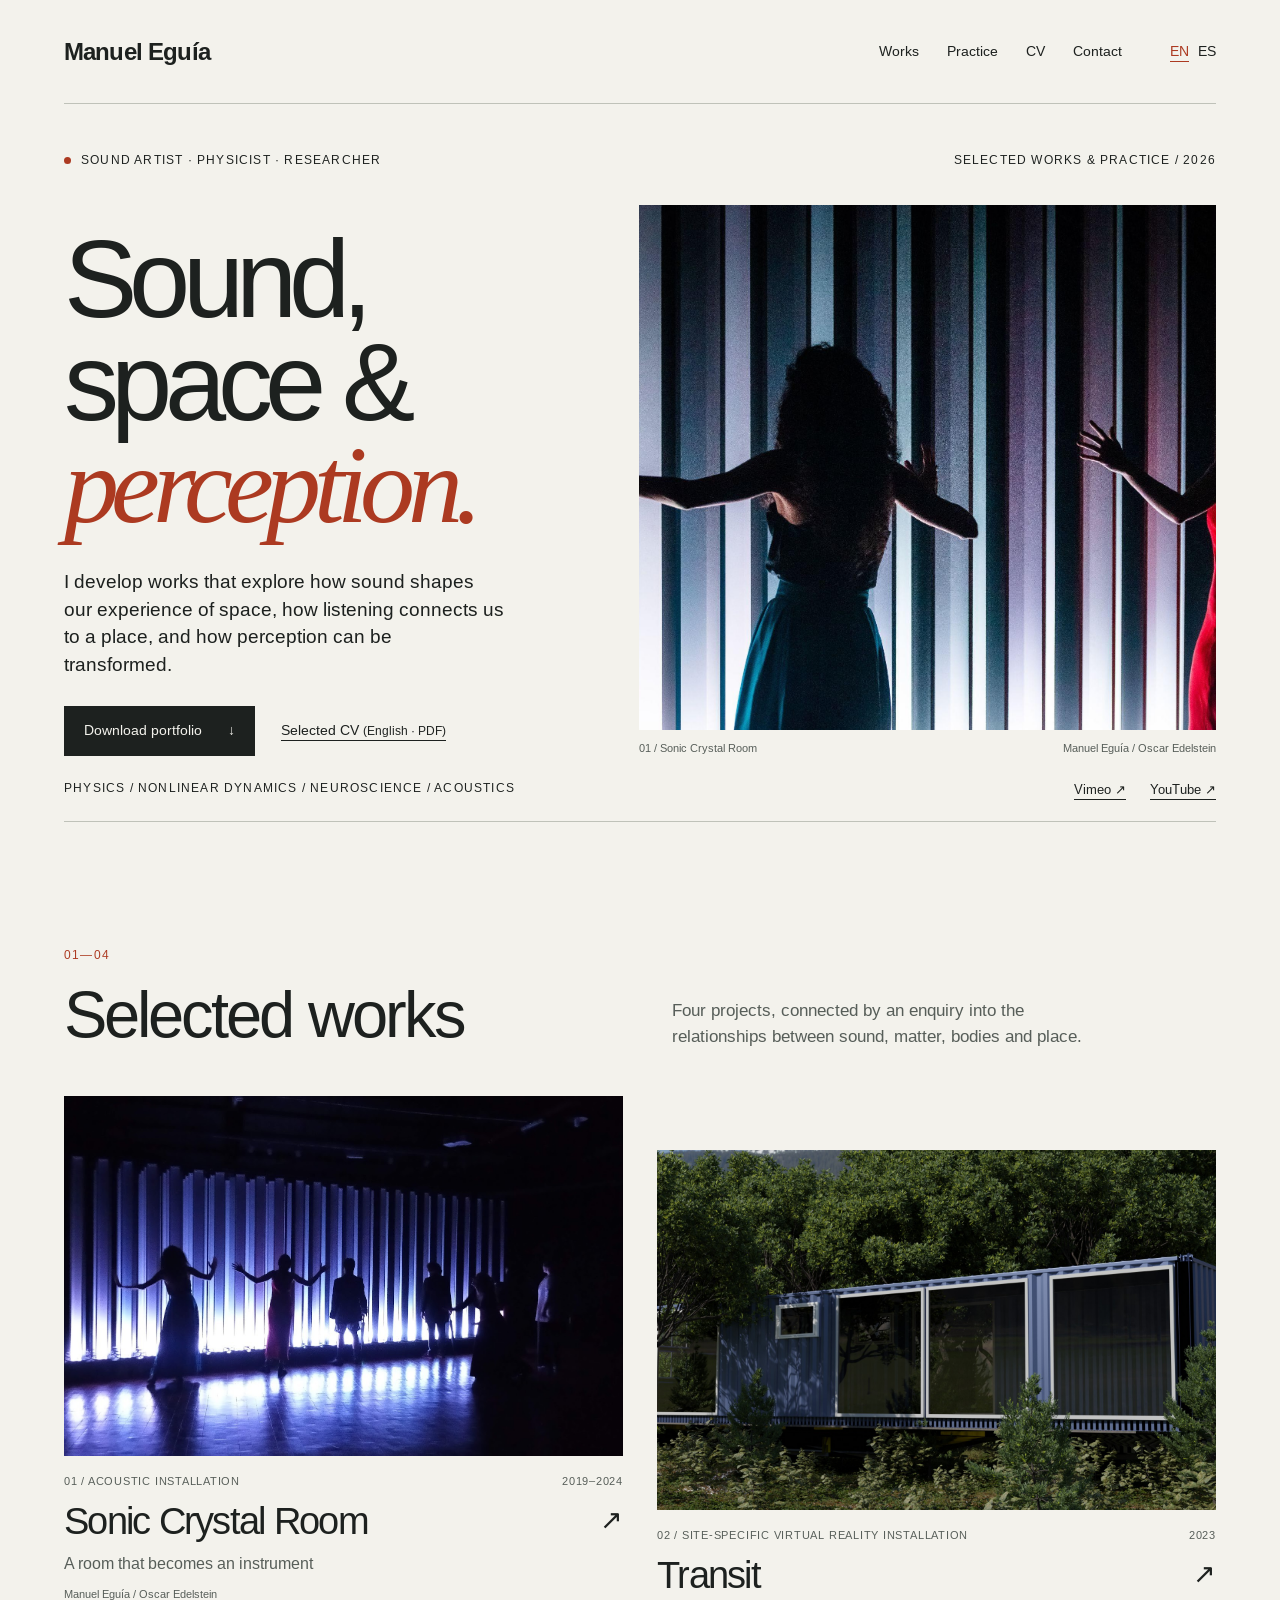
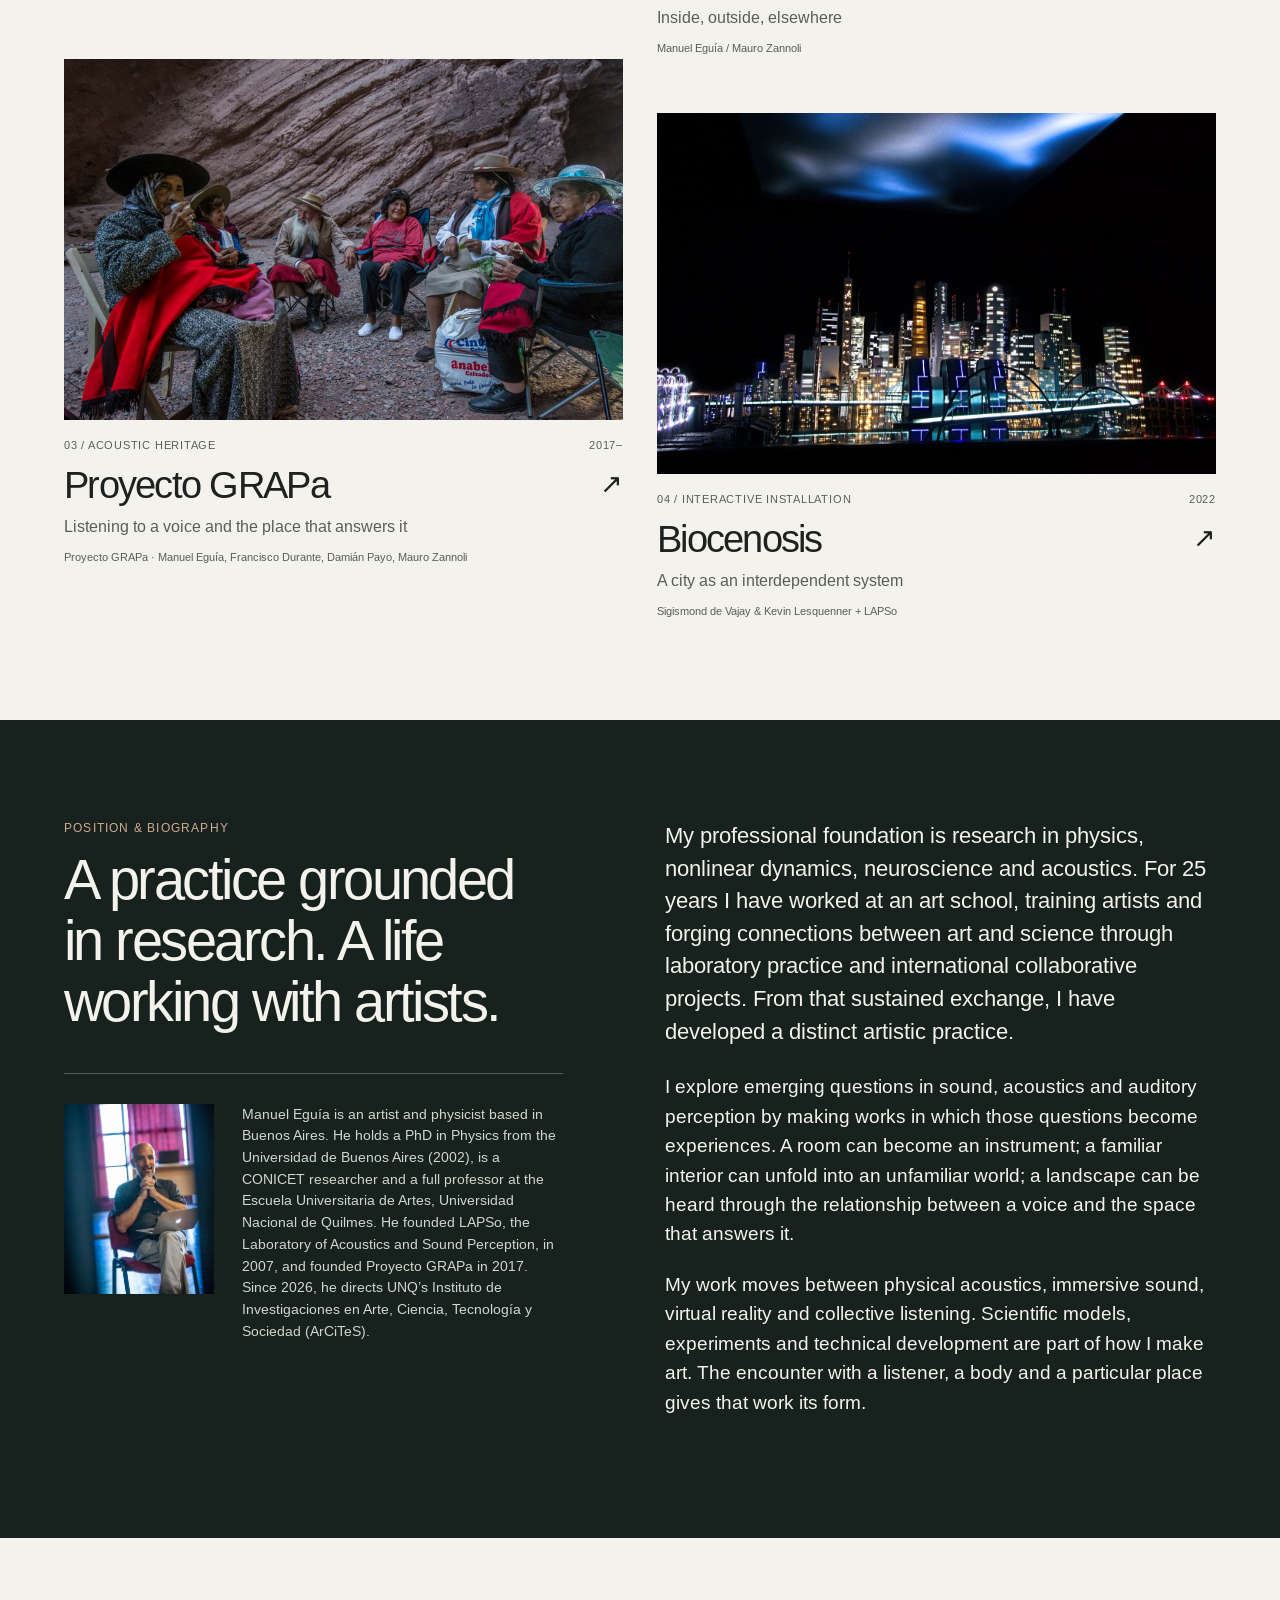
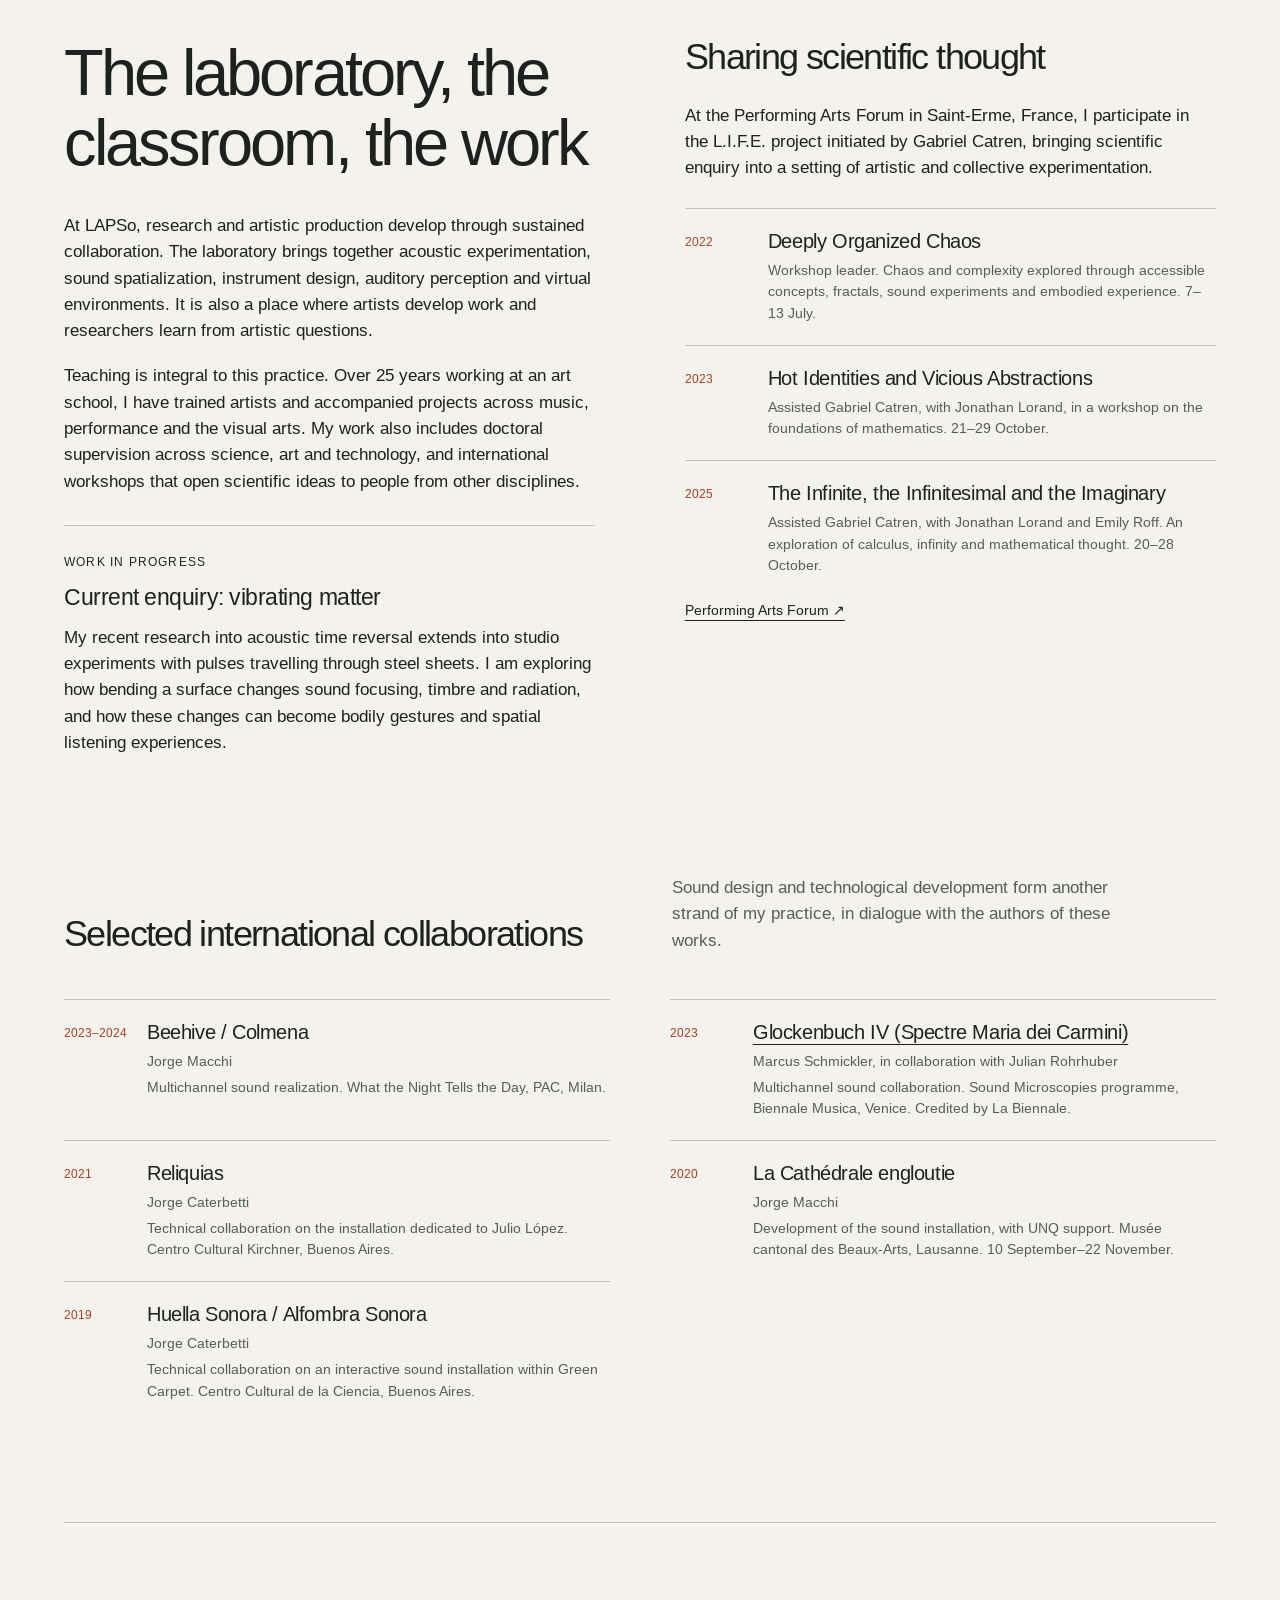
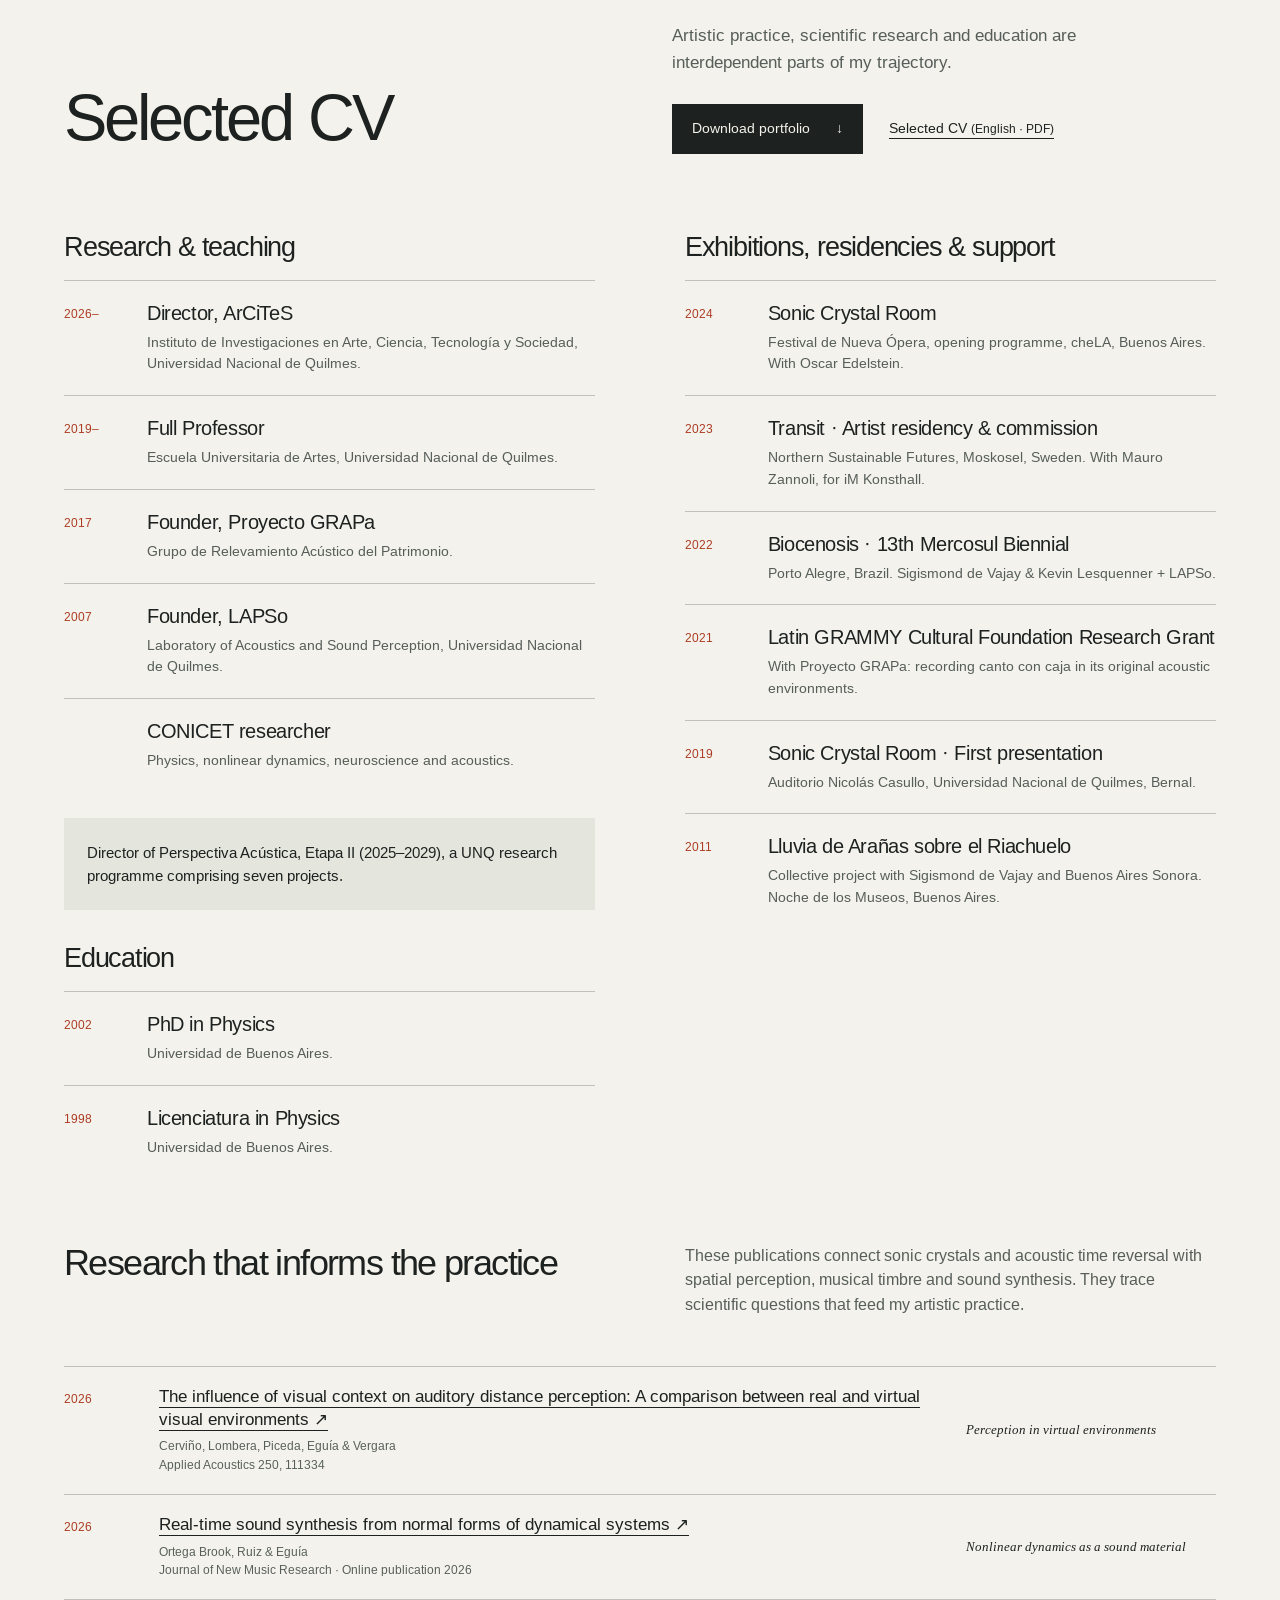
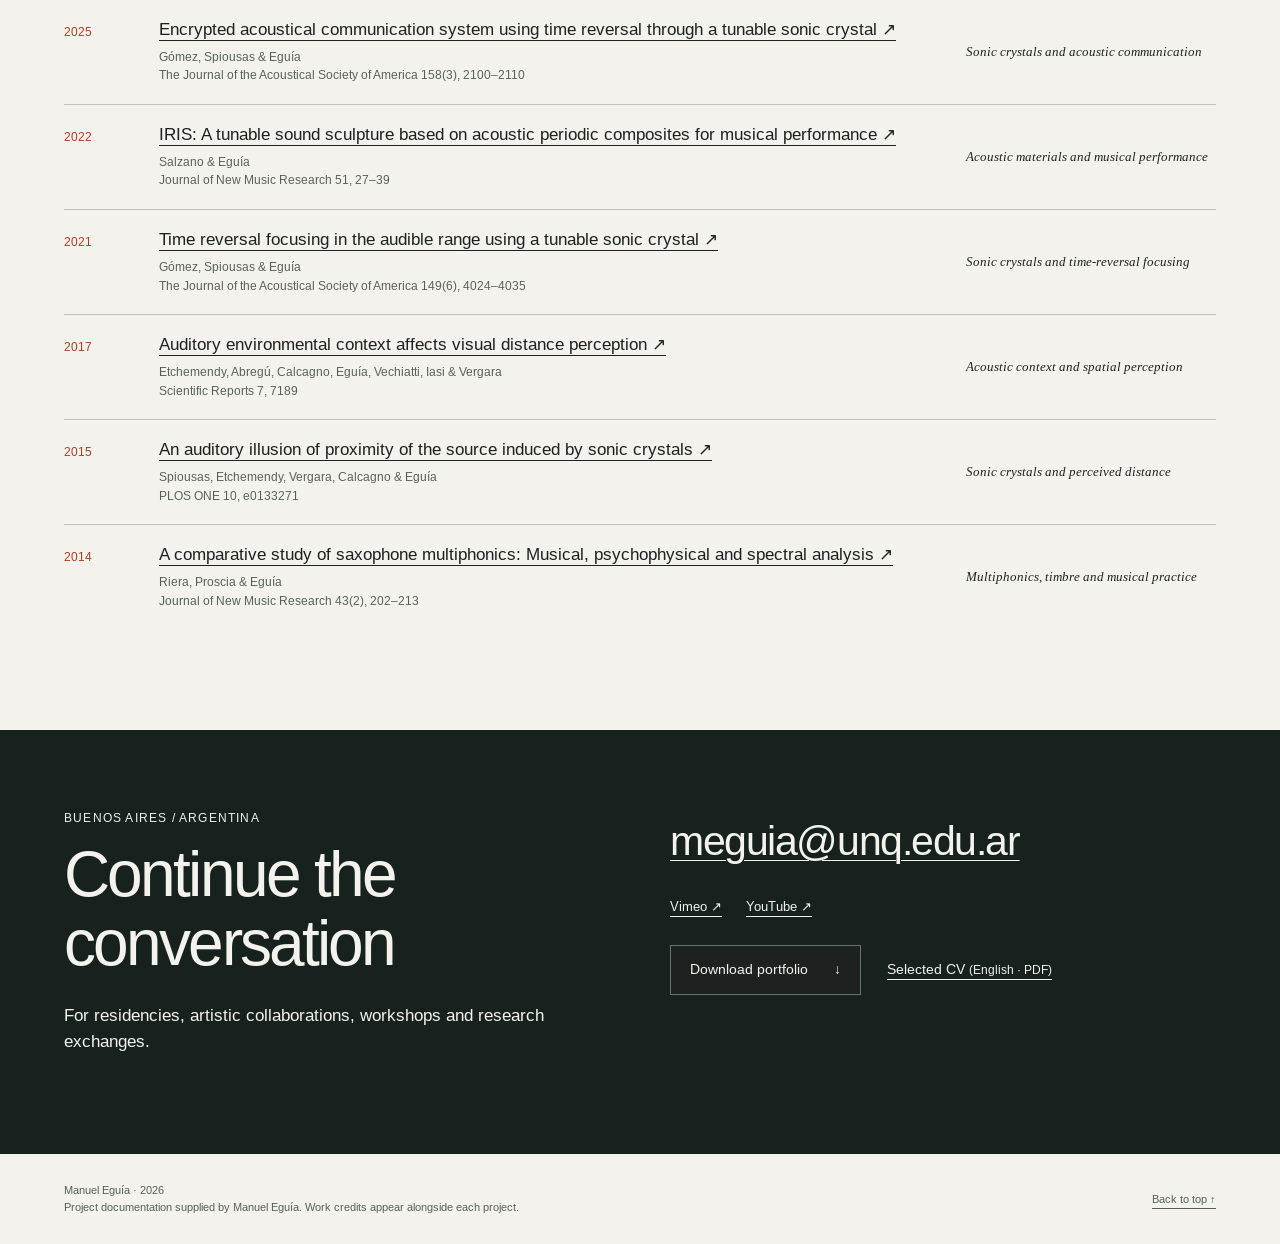
==== docs/index.html @ c16b5c14 "Revise selected papers across portfolio, CV and bilingual site" ====
<!doctype html><html lang="en"><head><meta charset="utf-8"><meta name="viewport" content="width=device-width,initial-scale=1"><title>Manuel Eguía — Sound, space &amp; perception</title><meta name="description" content="I develop works that explore how sound shapes our experience of space, how listening connects us to a place, and how perception can be transformed."><meta name="theme-color" content="#f3f2ec"><link rel="canonical" href="https://meguia.github.io/dossier/"><link rel="alternate" hreflang="en" href="https://meguia.github.io/dossier/"><link rel="alternate" hreflang="es" href="https://meguia.github.io/dossier/es/"><meta property="og:type" content="website"><meta property="og:title" content="Manuel Eguía — Sound, space &amp; perception"><meta property="og:description" content="I develop works that explore how sound shapes our experience of space, how listening connects us to a place, and how perception can be transformed."><meta property="og:url" content="https://meguia.github.io/dossier/"><meta property="og:image" content="https://meguia.github.io/dossier/assets/images/sonic-performance.jpg"><meta name="twitter:card" content="summary_large_image"><link rel="stylesheet" href="assets/site.css"><script type="application/ld+json">{"@context": "https://schema.org", "@type": "Person", "name": "Manuel Camilo Eguía", "alternateName": "Manuel Eguía", "url": "https://meguia.github.io/dossier/", "jobTitle": "Sound artist · Physicist · Researcher", "sameAs": ["https://vimeo.com/meguia", "https://www.youtube.com/@manueleguia2915"]}</script></head><body><a class="skip" href="#main">Skip to content</a><div class="wrap"><header class="site-header" id="top"><a class="brand" href="">Manuel Eguía</a><nav class="nav" aria-label="Main"><a href="#works">Works</a><a href="#practice">Practice</a><a href="#cv">CV</a><a href="#contact">Contact</a><span class="lang" aria-label="Language"><a href="" lang="en" hreflang="en" aria-current="page">EN</a><a href="es/" lang="es" hreflang="es" >ES</a></span></nav></header></div><main id="main"><div class="wrap"><section class="hero"><div class="hero-top eyebrow"><span class="dot">Sound artist · Physicist · Researcher</span><span>Selected works &amp; practice / 2026</span></div><div class="hero-grid"><div><h1>Sound,<br>space &amp;<br><em>perception.</em></h1><p class="hero-text">I develop works that explore how sound shapes our experience of space, how listening connects us to a place, and how perception can be transformed.</p><div class="actions"><a class="button" href="downloads/Manuel-Eguia-Portfolio.pdf">Download portfolio <span aria-hidden="true">↓</span></a><a class="text-link" href="downloads/Manuel-Eguia-CV.pdf">Selected CV <small>(English · PDF)</small></a></div></div><figure><img src="assets/images/sonic-performer.jpg" alt="Performers silhouetted in front of a wall of illuminated columns in Sonic Crystal Room." class="hero-image" loading="eager" decoding="async"><figcaption class="caption"><span>01 / Sonic Crystal Room</span><span>Manuel Eguía / Oscar Edelstein</span></figcaption></figure></div><div class="hero-bottom"><span class="eyebrow">Physics / Nonlinear dynamics / Neuroscience / Acoustics</span><div class="channels"><a href="https://vimeo.com/meguia">Vimeo ↗</a><a href="https://www.youtube.com/@manueleguia2915">YouTube ↗</a></div></div></section><section class="section" id="works"><div class="section-heading"><div><p class="eyebrow">01—04</p><h2>Selected works</h2></div><p>Four projects, connected by an enquiry into the relationships between sound, matter, bodies and place.</p></div><div class="works-grid"><a class="work-card" href="works/sonic-crystal-room/"><img src="assets/images/sonic-performance.jpg" alt="Performers silhouetted in front of a wall of illuminated columns in Sonic Crystal Room." class="" loading="lazy" decoding="async"><div class="card-meta"><span>01 / Acoustic installation</span><span>2019–2024</span></div><div class="card-title"><h3>Sonic Crystal Room</h3><span class="arrow" aria-hidden="true">↗</span></div><div class="card-subtitle">A room that becomes an instrument</div><div class="card-credit">Manuel Eguía / Oscar Edelstein</div></a><a class="work-card" href="works/transit/"><img src="assets/images/transit-container.jpg" alt="The shipping-container gallery of Transit situated in a green forest landscape." class="" loading="lazy" decoding="async"><div class="card-meta"><span>02 / Site-specific virtual reality installation</span><span>2023</span></div><div class="card-title"><h3>Transit</h3><span class="arrow" aria-hidden="true">↗</span></div><div class="card-subtitle">Inside, outside, elsewhere</div><div class="card-credit">Manuel Eguía / Mauro Zannoli</div></a><a class="work-card" href="works/grapa/"><img src="assets/images/grapa-circle.jpg" alt="Copla singers seated in a circle with their cajas beneath the rock walls of the natural amphitheatre." class="" loading="lazy" decoding="async"><div class="card-meta"><span>03 / Acoustic heritage</span><span>2017–</span></div><div class="card-title"><h3>Proyecto GRAPa</h3><span class="arrow" aria-hidden="true">↗</span></div><div class="card-subtitle">Listening to a voice and the place that answers it</div><div class="card-credit">Proyecto GRAPa · Manuel Eguía, Francisco Durante, Damián Payo, Mauro Zannoli</div></a><a class="work-card" href="works/biocenosis/"><img src="assets/images/biocenosis.jpg" alt="Illuminated buildings in the city model of Biocenosis beneath a blue atmospheric projection." class="" loading="lazy" decoding="async"><div class="card-meta"><span>04 / Interactive installation</span><span>2022</span></div><div class="card-title"><h3>Biocenosis</h3><span class="arrow" aria-hidden="true">↗</span></div><div class="card-subtitle">A city as an interdependent system</div><div class="card-credit">Sigismond de Vajay &amp; Kevin Lesquenner + LAPSo</div></a></div></section></div><section class="statement-section section" id="practice"><div class="wrap statement-grid"><div><p class="eyebrow">Position & biography</p><h2>A practice grounded in research. A life working with artists.</h2><div class="portrait-row"><img src="assets/images/portrait.jpg" alt="Manuel Eguía" class="" loading="lazy" decoding="async"><p>Manuel Eguía is an artist and physicist based in Buenos Aires. He holds a PhD in Physics from the Universidad de Buenos Aires (2002), is a CONICET researcher and a full professor at the Escuela Universitaria de Artes, Universidad Nacional de Quilmes. He founded LAPSo, the Laboratory of Acoustics and Sound Perception, in 2007, and founded Proyecto GRAPa in 2017. Since 2026, he directs UNQ’s Instituto de Investigaciones en Arte, Ciencia, Tecnología y Sociedad (ArCiTeS).</p></div></div><div class="statement-copy"><p>My professional foundation is research in physics, nonlinear dynamics, neuroscience and acoustics. For 25 years I have worked at an art school, training artists and forging connections between art and science through laboratory practice and international collaborative projects. From that sustained exchange, I have developed a distinct artistic practice.</p><p>I explore emerging questions in sound, acoustics and auditory perception by making works in which those questions become experiences. A room can become an instrument; a familiar interior can unfold into an unfamiliar world; a landscape can be heard through the relationship between a voice and the space that answers it.</p><p>My work moves between physical acoustics, immersive sound, virtual reality and collective listening. Scientific models, experiments and technical development are part of how I make art. The encounter with a listener, a body and a particular place gives that work its form.</p></div></div></section><div class="wrap"><section class="section practice-grid"><div><h2>The laboratory, the classroom, the work</h2><p>At LAPSo, research and artistic production develop through sustained collaboration. The laboratory brings together acoustic experimentation, sound spatialization, instrument design, auditory perception and virtual environments. It is also a place where artists develop work and researchers learn from artistic questions.</p><p>Teaching is integral to this practice. Over 25 years working at an art school, I have trained artists and accompanied projects across music, performance and the visual arts. My work also includes doctoral supervision across science, art and technology, and international workshops that open scientific ideas to people from other disciplines.</p><div class="current"><p class="eyebrow">Work in progress</p><h4>Current enquiry: vibrating matter</h4><p>My recent research into acoustic time reversal extends into studio experiments with pulses travelling through steel sheets. I am exploring how bending a surface changes sound focusing, timbre and radiation, and how these changes can become bodily gestures and spatial listening experiences.</p></div></div><div><h3>Sharing scientific thought</h3><p>At the Performing Arts Forum in Saint-Erme, France, I participate in the L.I.F.E. project initiated by Gabriel Catren, bringing scientific enquiry into a setting of artistic and collective experimentation.</p><ul class="list"><li><span class="year">2022</span><div><h4>Deeply Organized Chaos</h4><p>Workshop leader. Chaos and complexity explored through accessible concepts, fractals, sound experiments and embodied experience. 7–13 July.</p></div></li><li><span class="year">2023</span><div><h4>Hot Identities and Vicious Abstractions</h4><p>Assisted Gabriel Catren, with Jonathan Lorand, in a workshop on the foundations of mathematics. 21–29 October.</p></div></li><li><span class="year">2025</span><div><h4>The Infinite, the Infinitesimal and the Imaginary</h4><p>Assisted Gabriel Catren, with Jonathan Lorand and Emily Roff. An exploration of calculus, infinity and mathematical thought. 20–28 October.</p></div></li></ul><a class="text-link" href="https://www.pa-f.net/book/export/html/47">Performing Arts Forum ↗</a></div></section><section class="section collab-section"><div class="section-heading"><h3>Selected international collaborations</h3><p>Sound design and technological development form another strand of my practice, in dialogue with the authors of these works.</p></div><ul class="list collab-list"><li><span class="year">2023–2024</span><div><h4>Beehive / Colmena</h4><p>Jorge Macchi</p><p>Multichannel sound realization. What the Night Tells the Day, PAC, Milan.</p></div></li><li><span class="year">2023</span><div><h4><a href="https://www.labiennale.org/en/music/2023/music-performances/marcus-schmickler-glockenbuch-iv-spectre-maria-dei-carmini">Glockenbuch IV (Spectre Maria dei Carmini)</a></h4><p>Marcus Schmickler, in collaboration with Julian Rohrhuber</p><p>Multichannel sound collaboration. Sound Microscopies programme, Biennale Musica, Venice. Credited by La Biennale.</p></div></li><li><span class="year">2021</span><div><h4>Reliquias</h4><p>Jorge Caterbetti</p><p>Technical collaboration on the installation dedicated to Julio López. Centro Cultural Kirchner, Buenos Aires.</p></div></li><li><span class="year">2020</span><div><h4>La Cathédrale engloutie</h4><p>Jorge Macchi</p><p>Development of the sound installation, with UNQ support. Musée cantonal des Beaux-Arts, Lausanne. 10 September–22 November.</p></div></li><li><span class="year">2019</span><div><h4>Huella Sonora / Alfombra Sonora</h4><p>Jorge Caterbetti</p><p>Technical collaboration on an interactive sound installation within Green Carpet. Centro Cultural de la Ciencia, Buenos Aires.</p></div></li></ul></section><section class="section cv-section" id="cv"><div class="section-heading"><h2>Selected CV</h2><div><p>Artistic practice, scientific research and education are interdependent parts of my trajectory.</p><div class="actions"><a class="button" href="downloads/Manuel-Eguia-Portfolio.pdf">Download portfolio <span aria-hidden="true">↓</span></a><a class="text-link" href="downloads/Manuel-Eguia-CV.pdf">Selected CV <small>(English · PDF)</small></a></div></div></div><div class="cv-columns"><div><h3>Research &amp; teaching</h3><ul class="list"><li><span class="year">2026–</span><div><h4>Director, ArCiTeS</h4><p>Instituto de Investigaciones en Arte, Ciencia, Tecnología y Sociedad, Universidad Nacional de Quilmes.</p></div></li><li><span class="year">2019–</span><div><h4>Full Professor</h4><p>Escuela Universitaria de Artes, Universidad Nacional de Quilmes.</p></div></li><li><span class="year">2017</span><div><h4>Founder, Proyecto GRAPa</h4><p>Grupo de Relevamiento Acústico del Patrimonio.</p></div></li><li><span class="year">2007</span><div><h4>Founder, LAPSo</h4><p>Laboratory of Acoustics and Sound Perception, Universidad Nacional de Quilmes.</p></div></li><li><span class="year"></span><div><h4>CONICET researcher</h4><p>Physics, nonlinear dynamics, neuroscience and acoustics.</p></div></li></ul><p class="programme">Director of Perspectiva Acústica, Etapa II (2025–2029), a UNQ research programme comprising seven projects.</p><h3>Education</h3><ul class="list"><li><span class="year">2002</span><div><h4>PhD in Physics</h4><p>Universidad de Buenos Aires.</p></div></li><li><span class="year">1998</span><div><h4>Licenciatura in Physics</h4><p>Universidad de Buenos Aires.</p></div></li></ul></div><div><h3>Exhibitions, residencies &amp; support</h3><ul class="list"><li><span class="year">2024</span><div><h4>Sonic Crystal Room</h4><p>Festival de Nueva Ópera, opening programme, cheLA, Buenos Aires. With Oscar Edelstein.</p></div></li><li><span class="year">2023</span><div><h4>Transit · Artist residency &amp; commission</h4><p>Northern Sustainable Futures, Moskosel, Sweden. With Mauro Zannoli, for iM Konsthall.</p></div></li><li><span class="year">2022</span><div><h4>Biocenosis · 13th Mercosul Biennial</h4><p>Porto Alegre, Brazil. Sigismond de Vajay &amp; Kevin Lesquenner + LAPSo.</p></div></li><li><span class="year">2021</span><div><h4>Latin GRAMMY Cultural Foundation Research Grant</h4><p>With Proyecto GRAPa: recording canto con caja in its original acoustic environments.</p></div></li><li><span class="year">2019</span><div><h4>Sonic Crystal Room · First presentation</h4><p>Auditorio Nicolás Casullo, Universidad Nacional de Quilmes, Bernal.</p></div></li><li><span class="year">2011</span><div><h4>Lluvia de Arañas sobre el Riachuelo</h4><p>Collective project with Sigismond de Vajay and Buenos Aires Sonora. Noche de los Museos, Buenos Aires.</p></div></li></ul></div></div><div class="research"><div class="research-head"><h3>Research that informs the practice</h3><p>These publications connect sonic crystals and acoustic time reversal with spatial perception, musical timbre and sound synthesis. They trace scientific questions that feed my artistic practice.</p></div><ol class="publications"><li><span class="year">2026</span><div><div class="publication-title"><a href="https://doi.org/10.1016/j.apacoust.2026.111334">The influence of visual context on auditory distance perception: A comparison between real and virtual visual environments ↗</a></div><div class="publication-meta">Cerviño, Lombera, Piceda, Eguía &amp; Vergara<br>Applied Acoustics 250, 111334</div></div><span class="publication-theme">Perception in virtual environments</span></li><li><span class="year">2026</span><div><div class="publication-title"><a href="https://doi.org/10.1080/09298215.2026.2634043">Real-time sound synthesis from normal forms of dynamical systems ↗</a></div><div class="publication-meta">Ortega Brook, Ruiz &amp; Eguía<br>Journal of New Music Research · Online publication 2026</div></div><span class="publication-theme">Nonlinear dynamics as a sound material</span></li><li><span class="year">2025</span><div><div class="publication-title"><a href="https://doi.org/10.1121/10.0039245">Encrypted acoustical communication system using time reversal through a tunable sonic crystal ↗</a></div><div class="publication-meta">Gómez, Spiousas &amp; Eguía<br>The Journal of the Acoustical Society of America 158(3), 2100–2110</div></div><span class="publication-theme">Sonic crystals and acoustic communication</span></li><li><span class="year">2022</span><div><div class="publication-title"><a href="https://doi.org/10.1080/09298215.2022.2049313">IRIS: A tunable sound sculpture based on acoustic periodic composites for musical performance ↗</a></div><div class="publication-meta">Salzano &amp; Eguía<br>Journal of New Music Research 51, 27–39</div></div><span class="publication-theme">Acoustic materials and musical performance</span></li><li><span class="year">2021</span><div><div class="publication-title"><a href="https://doi.org/10.1121/10.0005196">Time reversal focusing in the audible range using a tunable sonic crystal ↗</a></div><div class="publication-meta">Gómez, Spiousas &amp; Eguía<br>The Journal of the Acoustical Society of America 149(6), 4024–4035</div></div><span class="publication-theme">Sonic crystals and time-reversal focusing</span></li><li><span class="year">2017</span><div><div class="publication-title"><a href="https://doi.org/10.1038/s41598-017-06495-3">Auditory environmental context affects visual distance perception ↗</a></div><div class="publication-meta">Etchemendy, Abregú, Calcagno, Eguía, Vechiatti, Iasi &amp; Vergara<br>Scientific Reports 7, 7189</div></div><span class="publication-theme">Acoustic context and spatial perception</span></li><li><span class="year">2015</span><div><div class="publication-title"><a href="https://doi.org/10.1371/journal.pone.0133271">An auditory illusion of proximity of the source induced by sonic crystals ↗</a></div><div class="publication-meta">Spiousas, Etchemendy, Vergara, Calcagno &amp; Eguía<br>PLOS ONE 10, e0133271</div></div><span class="publication-theme">Sonic crystals and perceived distance</span></li><li><span class="year">2014</span><div><div class="publication-title"><a href="https://doi.org/10.1080/09298215.2013.860993">A comparative study of saxophone multiphonics: Musical, psychophysical and spectral analysis ↗</a></div><div class="publication-meta">Riera, Proscia &amp; Eguía<br>Journal of New Music Research 43(2), 202–213</div></div><span class="publication-theme">Multiphonics, timbre and musical practice</span></li></ol></div></section></div></main><section class="contact-section" id="contact"><div class="contact-grid"><div><p class="eyebrow">Buenos Aires / Argentina</p><h2>Continue the conversation</h2><p>For residencies, artistic collaborations, workshops and research exchanges.</p></div><div><a class="email" href="mailto:meguia@unq.edu.ar">meguia@unq.edu.ar</a><div class="channels"><a href="https://vimeo.com/meguia">Vimeo ↗</a><a href="https://www.youtube.com/@manueleguia2915">YouTube ↗</a></div><div class="actions"><a class="button" href="downloads/Manuel-Eguia-Portfolio.pdf">Download portfolio <span aria-hidden="true">↓</span></a><a class="text-link" href="downloads/Manuel-Eguia-CV.pdf">Selected CV <small>(English · PDF)</small></a></div></div></div></section><footer class="wrap footer"><p>Manuel Eguía · 2026<br>Project documentation supplied by Manuel Eguía. Work credits appear alongside each project.</p><a href="#top">Back to top ↑</a></footer></body></html>
---- docs/assets/site.css ----
@font-face{font-family:PortfolioSans;src:url('fonts/LiberationSans-Regular.ttf') format('truetype');font-weight:400;font-display:swap}
@font-face{font-family:PortfolioSans;src:url('fonts/LiberationSans-Bold.ttf') format('truetype');font-weight:700;font-display:swap}
@font-face{font-family:PortfolioSerif;src:url('fonts/LiberationSerif-Italic.ttf') format('truetype');font-style:italic;font-display:swap}
:root{--paper:#f3f2ec;--ink:#1d211f;--muted:#575e59;--line:#bfc2b9;--accent:#ac3a21;--dark:#17221f;--space:clamp(24px,5vw,88px)}
*{box-sizing:border-box}html{scroll-behavior:smooth;scroll-padding-top:28px}body{margin:0;background:var(--paper);color:var(--ink);font-family:PortfolioSans,Arial,sans-serif;font-size:17px;line-height:1.55}a{color:inherit;text-decoration-thickness:1px;text-underline-offset:5px}a:hover{color:var(--accent)}a:focus-visible,summary:focus-visible{outline:3px solid var(--accent);outline-offset:6px}img{display:block;width:100%;height:auto}figure{margin:0}p{margin:0 0 1.1em}h1,h2,h3,h4{font-weight:400;line-height:1.08;margin:0;letter-spacing:-.045em}h1{font-size:clamp(64px,8.6vw,150px)}h2{font-size:clamp(38px,5.1vw,78px)}h3{font-size:clamp(26px,2.8vw,43px)}h4{font-size:23px;line-height:1.2;letter-spacing:-.02em}em{font-family:PortfolioSerif,Georgia,serif}.wrap{max-width:1660px;margin:auto;padding:0 var(--space)}.skip{position:absolute;top:-100px;left:20px;background:var(--ink);color:white;padding:12px;z-index:20}.skip:focus{top:10px}.site-header{min-height:104px;display:flex;align-items:center;justify-content:space-between;border-bottom:1px solid var(--line);gap:25px}.brand{font-size:24px;font-weight:700;letter-spacing:-.035em;text-decoration:none;white-space:nowrap}.nav{display:flex;align-items:center;gap:28px;font-size:14px}.nav a{text-decoration:none}.lang{display:flex;gap:9px;align-items:center;margin-left:20px}.lang [aria-current]{color:var(--accent);text-decoration:underline}.eyebrow{font-size:12px;line-height:1.4;text-transform:uppercase;letter-spacing:.1em}.dot::before{content:'';display:inline-block;width:7px;height:7px;border-radius:50%;background:var(--accent);margin-right:10px}.hero{padding:48px 0 25px}.hero-top{display:flex;justify-content:space-between;gap:20px;margin-bottom:36px}.hero-grid{display:grid;grid-template-columns:1fr 1.13fr;gap:5vw;align-items:end}.hero h1{font-size:clamp(68px,8.6vw,142px);line-height:.93;letter-spacing:-.07em;margin-bottom:32px}.hero h1 em{font-weight:400;color:var(--accent)}.hero-text{max-width:440px;font-size:19px;line-height:1.45}.hero-image{height:clamp(400px,41vw,650px);object-fit:cover;object-position:52% 50%}.caption{font-size:11px;line-height:1.5;color:var(--muted);display:flex;justify-content:space-between;gap:18px;padding-top:10px}.actions{display:flex;flex-wrap:wrap;align-items:center;gap:14px 26px;margin-top:28px}.button{display:inline-flex;align-items:center;justify-content:space-between;gap:26px;background:var(--ink);color:var(--paper);padding:13px 19px;font-size:14px;text-decoration:none;border:1px solid var(--ink)}.button:hover{background:var(--accent);border-color:var(--accent);color:white}.text-link{font-size:14px}.channels{display:flex;gap:24px;font-size:13px}.hero-bottom{display:flex;justify-content:space-between;gap:20px;border-bottom:1px solid var(--line);padding:24px 0 21px}.section{padding-top:100px;padding-bottom:100px}.section-heading{display:grid;grid-template-columns:1fr 1fr;gap:5vw;align-items:end;margin-bottom:45px}.section-heading p{max-width:440px;margin:0;color:var(--muted)}.section-heading .eyebrow{margin-bottom:16px;color:var(--accent)}.works-grid{display:grid;grid-template-columns:1fr 1fr;gap:56px 34px}.work-card{text-decoration:none;display:block}.work-card img{aspect-ratio:1.55;object-fit:cover;transition:filter .2s}.work-card:hover img{filter:brightness(1.1)}.card-meta{display:flex;justify-content:space-between;font-size:11px;letter-spacing:.07em;text-transform:uppercase;color:var(--muted);margin:17px 0 10px}.card-title{display:flex;justify-content:space-between;gap:10px}.card-title h3{font-size:clamp(28px,3vw,42px)}.arrow{font-size:27px}.card-subtitle{font-size:16px;margin-top:10px;color:var(--muted)}.card-credit{font-size:11px;margin-top:9px;color:var(--muted)}.statement-section{background:var(--dark);color:var(--paper)}.statement-section .eyebrow{color:#d4ab92}.statement-grid{display:grid;grid-template-columns:.95fr 1.05fr;gap:8vw}.statement-grid h2{font-size:clamp(38px,4.4vw,68px);max-width:590px}.statement-copy{font-size:19px}.statement-copy p:first-child{font-size:22px;line-height:1.48}.portrait-row{display:grid;grid-template-columns:150px 1fr;gap:28px;align-items:start;margin-top:40px;padding-top:30px;border-top:1px solid #53605a}.portrait-row img{aspect-ratio:.79;object-fit:cover}.portrait-row p{font-size:14px;color:#d0d5cd;line-height:1.55}.practice-grid{display:grid;grid-template-columns:1fr 1fr;gap:7vw}.practice-grid h2{margin-bottom:34px}.practice-grid h3{margin-bottom:26px}.current{border-top:1px solid var(--line);margin-top:30px;padding-top:28px}.current h4{margin-bottom:13px}.list{margin:26px 0 0;padding:0;list-style:none}.list>li{border-top:1px solid var(--line);padding:20px 0;display:grid;grid-template-columns:65px 1fr;gap:18px}.year{color:var(--accent);font-size:12px;padding-top:4px}.list h4{font-size:20px;line-height:1.25;margin-bottom:6px}.list p{font-size:14px;color:var(--muted);margin:4px 0 0}.collab-section{padding-top:0}.collab-list{display:grid;grid-template-columns:1fr 1fr;gap:0 60px}.collab-list>li{min-width:0}.cv-section{border-top:1px solid var(--line)}.cv-columns{display:grid;grid-template-columns:1fr 1fr;gap:7vw}.cv-columns h3{font-size:27px;margin-top:34px}.cv-columns .list{margin-top:18px}.programme{font-size:15px;background:#e4e6dd;padding:23px;margin-top:26px}.research{margin-top:65px}.research-head{display:grid;grid-template-columns:1fr 1fr;gap:7vw;margin-bottom:30px}.research-head p{font-size:16px;color:var(--muted)}.publications{list-style:none;margin:0;padding:0}.publications li{padding:19px 0;border-top:1px solid var(--line);display:grid;grid-template-columns:75px 1fr 250px;gap:20px}.publication-title{font-size:17px;line-height:1.35}.publication-meta{font-size:12px;color:var(--muted);margin-top:6px}.publication-theme{font-size:13px;font-family:PortfolioSerif,Georgia,serif;font-style:italic;align-self:center}.contact-section{background:var(--dark);color:var(--paper);padding:80px var(--space)}.contact-grid{display:grid;grid-template-columns:1fr 1fr;gap:60px;max-width:1484px;margin:auto}.contact-section h2{font-size:clamp(43px,5vw,80px);margin-bottom:25px}.contact-section .email{font-size:clamp(23px,3.2vw,45px);letter-spacing:-.035em}.contact-section a:hover{color:#e6ab8f}.contact-section .button{border-color:#67726a}.contact-section .channels{margin-top:24px}.footer{display:flex;justify-content:space-between;gap:20px;align-items:center;padding-top:28px;padding-bottom:28px;font-size:11px;color:var(--muted)}.footer p{margin:0;max-width:650px}.project-intro{padding:45px 0 40px}.project-intro .eyebrow{color:var(--accent);margin-bottom:28px}.project-title{font-size:clamp(59px,8vw,124px);max-width:1150px}.project-subtitle{font-family:PortfolioSerif,Georgia,serif;font-style:italic;font-size:clamp(27px,3.5vw,48px);letter-spacing:-.025em;margin-top:18px}.project-credit{font-size:13px;margin-top:26px}.project-hero{max-height:760px;object-fit:cover;aspect-ratio:1.8}.project-text{display:grid;grid-template-columns:1.25fr .75fr;gap:9vw;margin-top:50px}.project-body{font-size:20px;max-width:760px}.project-body .lead{font-size:29px;line-height:1.3;letter-spacing:-.025em}.project-facts{margin:0}.project-facts dt{font-size:11px;text-transform:uppercase;letter-spacing:.08em;color:var(--accent);margin:22px 0 7px}.project-facts dt:first-child{margin-top:0}.project-facts dd{font-size:14px;margin:0}.project-links{margin-top:22px;display:flex;flex-direction:column;gap:13px;font-size:14px}.project-detail{margin:85px 0}.detail-text{display:grid;grid-template-columns:1fr 1fr;gap:8vw;margin-bottom:35px}.detail-text h2{font-size:clamp(35px,4vw,59px)}.detail-photo{max-height:700px;object-fit:cover}.gallery{display:grid;grid-template-columns:repeat(2,1fr);gap:22px;margin-top:22px}.gallery.three{grid-template-columns:repeat(3,1fr)}.gallery img{height:100%;aspect-ratio:1.4;object-fit:cover}.gallery.three img{aspect-ratio:1.3}.other-works{border-top:1px solid var(--line);padding:42px 0 70px;display:flex;justify-content:space-between;gap:20px}.other-works a{max-width:45%}.other-works small{display:block;font-size:11px;text-transform:uppercase;letter-spacing:.08em;margin-bottom:9px}.other-works strong{font-size:25px;font-weight:400;letter-spacing:-.03em}
@media(min-width:1100px){.works-grid .work-card:nth-child(even){transform:translateY(54px)}.works-grid{padding-bottom:54px}}
@media(max-width:900px){.nav{gap:15px}.lang{margin-left:6px}.hero-grid{grid-template-columns:1fr 1fr;gap:25px}.hero h1{font-size:clamp(65px,10vw,90px)}.hero-text{font-size:17px}.hero-image{height:430px}.section{padding-top:70px;padding-bottom:70px}.statement-grid{gap:35px}.statement-copy p:first-child{font-size:19px}.statement-copy{font-size:17px}.portrait-row{grid-template-columns:110px 1fr;gap:18px}.publications li{grid-template-columns:55px 1fr}.publication-theme{display:none}.project-text{gap:40px}.collab-list{gap:0 30px}}
@media(max-width:650px){body{font-size:16px}.site-header{min-height:110px;flex-wrap:wrap;padding:20px 0;gap:12px}.brand{font-size:23px}.nav{width:100%;justify-content:space-between;gap:11px;font-size:12px}.lang{margin-left:auto}.hero{padding-top:26px}.hero-top{font-size:10px;margin-bottom:28px}.hero-grid{grid-template-columns:1fr;gap:30px}.hero h1{font-size:clamp(66px,15vw,92px);max-width:600px}.hero-text{max-width:460px}.hero-image{height:auto;aspect-ratio:1.15;object-position:center}.hero-bottom{flex-direction:column;gap:12px}.hero-top>span:last-child{max-width:95px;text-align:right}.section{padding-top:60px;padding-bottom:60px}.section-heading,.statement-grid,.practice-grid,.cv-columns,.research-head,.contact-grid,.project-text,.detail-text{grid-template-columns:1fr;gap:28px}.section-heading{margin-bottom:30px}.works-grid{grid-template-columns:1fr;gap:38px}.card-title h3{font-size:34px}.statement-copy p:first-child{font-size:20px}.portrait-row{grid-template-columns:100px 1fr}.portrait-row p{font-size:13px}.collab-list{grid-template-columns:1fr}.collab-section{padding-top:0}.list>li{grid-template-columns:55px 1fr;gap:12px}.contact-section{padding-top:58px;padding-bottom:58px}.contact-grid{gap:35px}.footer{align-items:start;font-size:10px}.footer p{max-width:72%}.project-intro{padding-top:30px}.project-title{font-size:clamp(55px,12vw,80px)}.project-hero{aspect-ratio:1.3}.project-body{font-size:18px}.project-body .lead{font-size:25px}.project-facts{border-top:1px solid var(--line);padding-top:25px}.project-detail{margin:55px 0}.gallery.three{grid-template-columns:1fr}.gallery.three img{aspect-ratio:1.5}.gallery{gap:12px}.other-works strong{font-size:20px}.contact-section h2{font-size:51px}}
@media(prefers-reduced-motion:reduce){html{scroll-behavior:auto}*{transition:none!important}}
@media print{.site-header,.actions,.other-works,.skip,.footer{display:none}.wrap{padding:0}.section{padding:25px 0}.hero-image{height:250px}.statement-section,.contact-section{background:white;color:black}.statement-copy,.portrait-row p{color:black}.work-card,.list>li,.publications li{break-inside:avoid}.project-hero{max-height:350px}a{color:inherit}.contact-section{padding:30px 0}}

html[lang="es"] .hero h1{font-size:clamp(53px,7.4vw,123px)}
@media(max-width:650px){html[lang="es"] .hero h1{font-size:clamp(50px,13.5vw,79px)}}
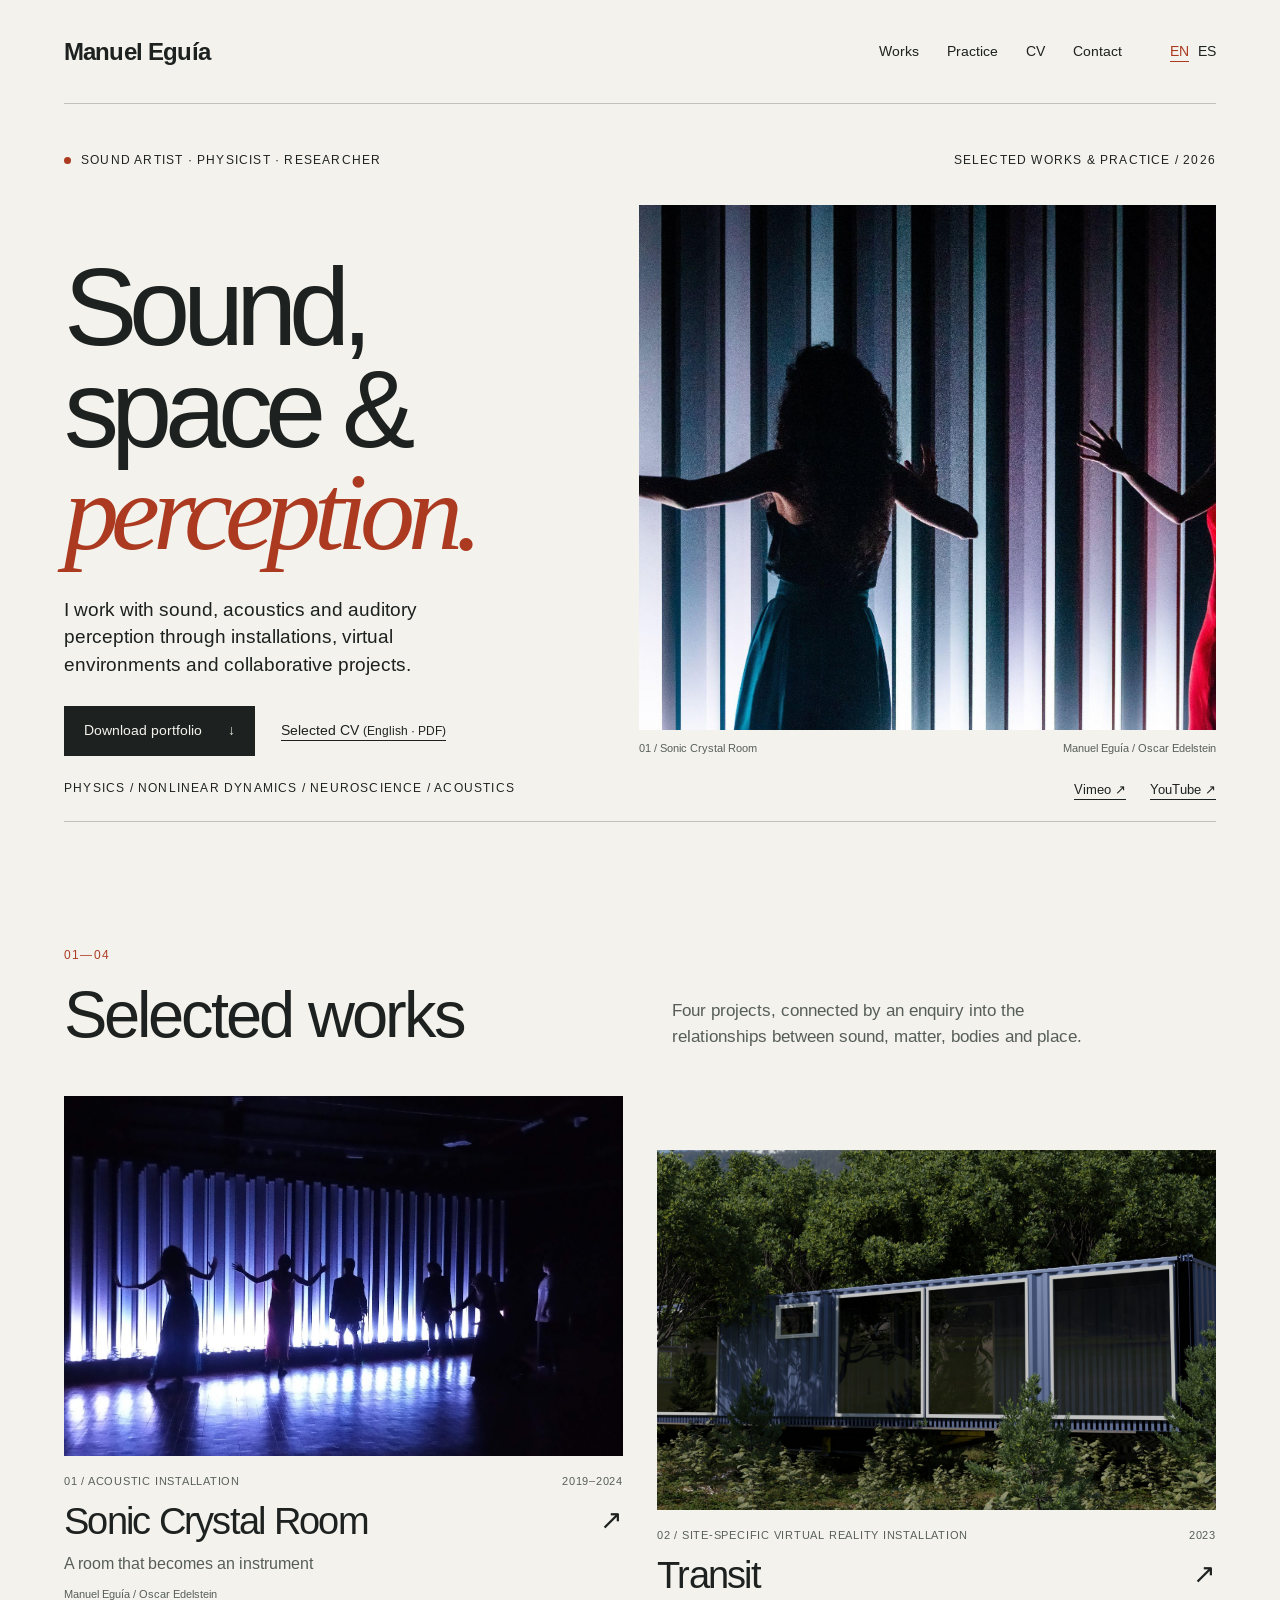
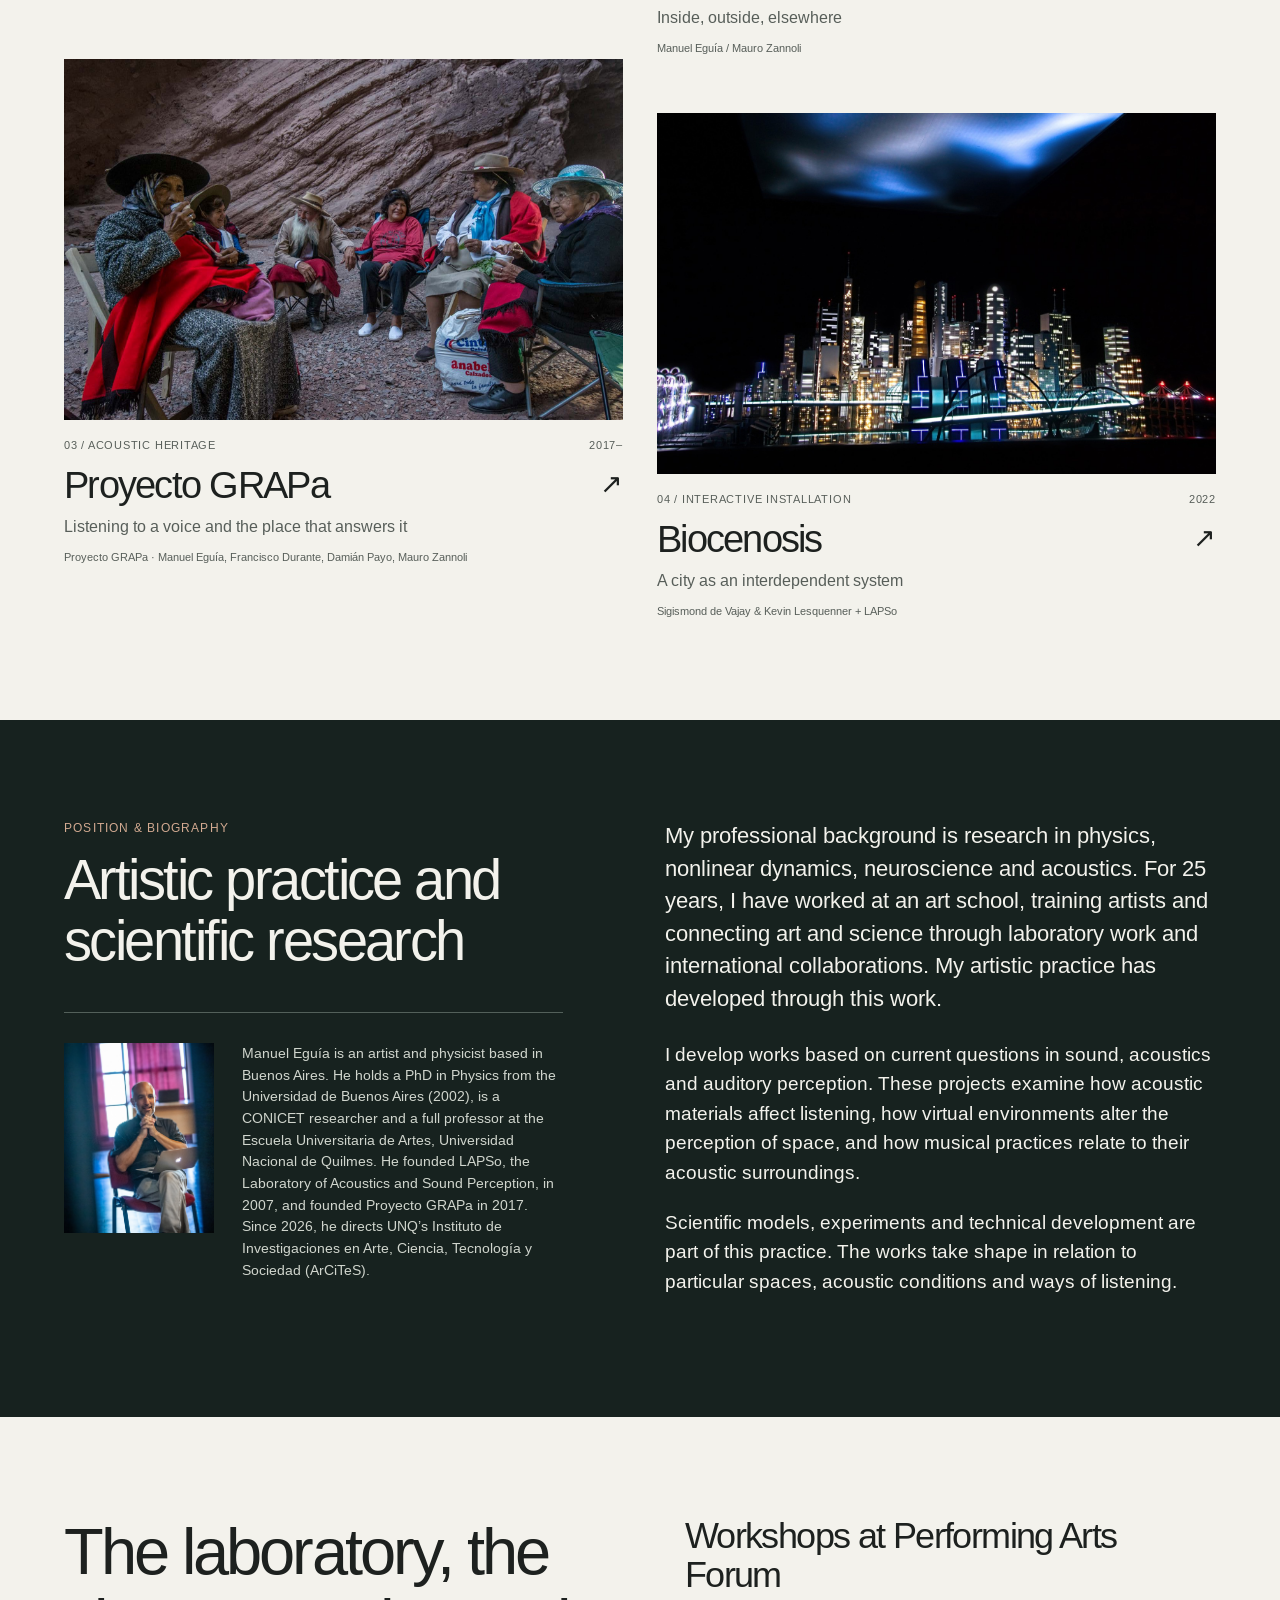
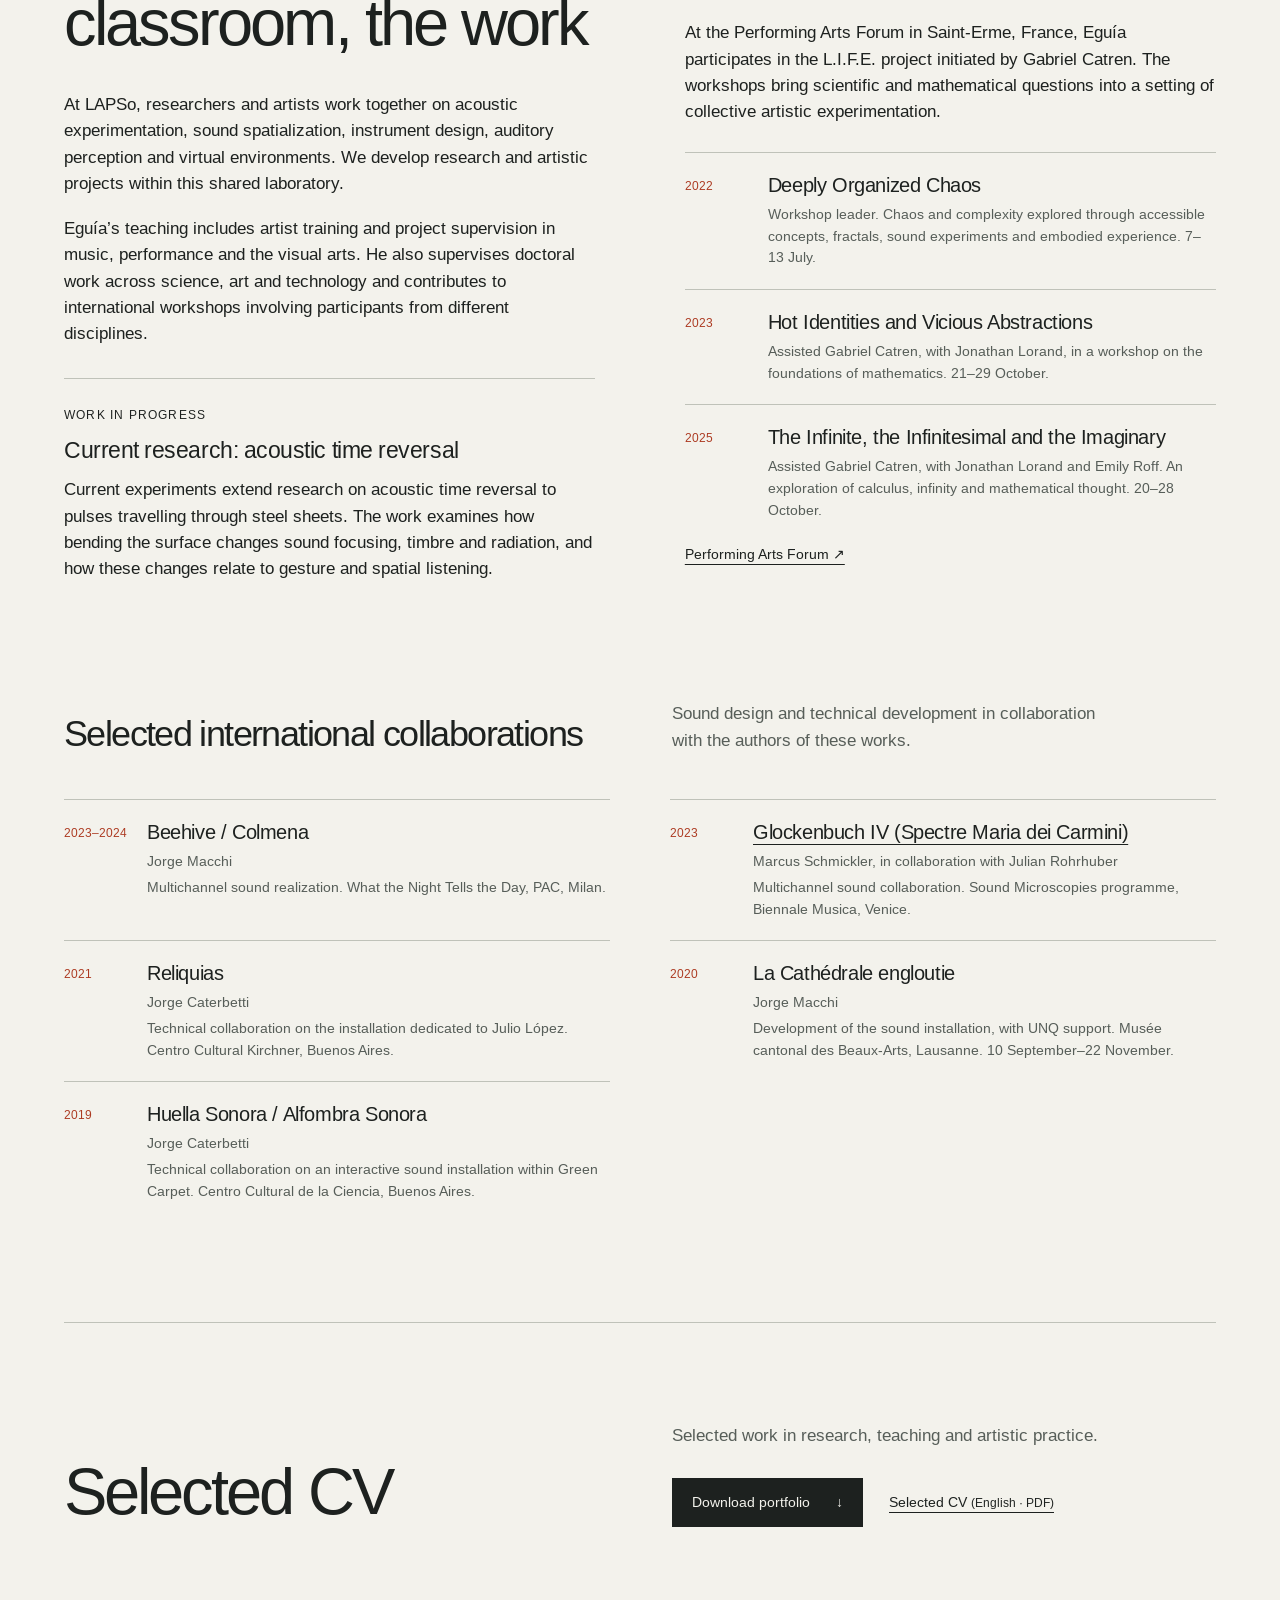
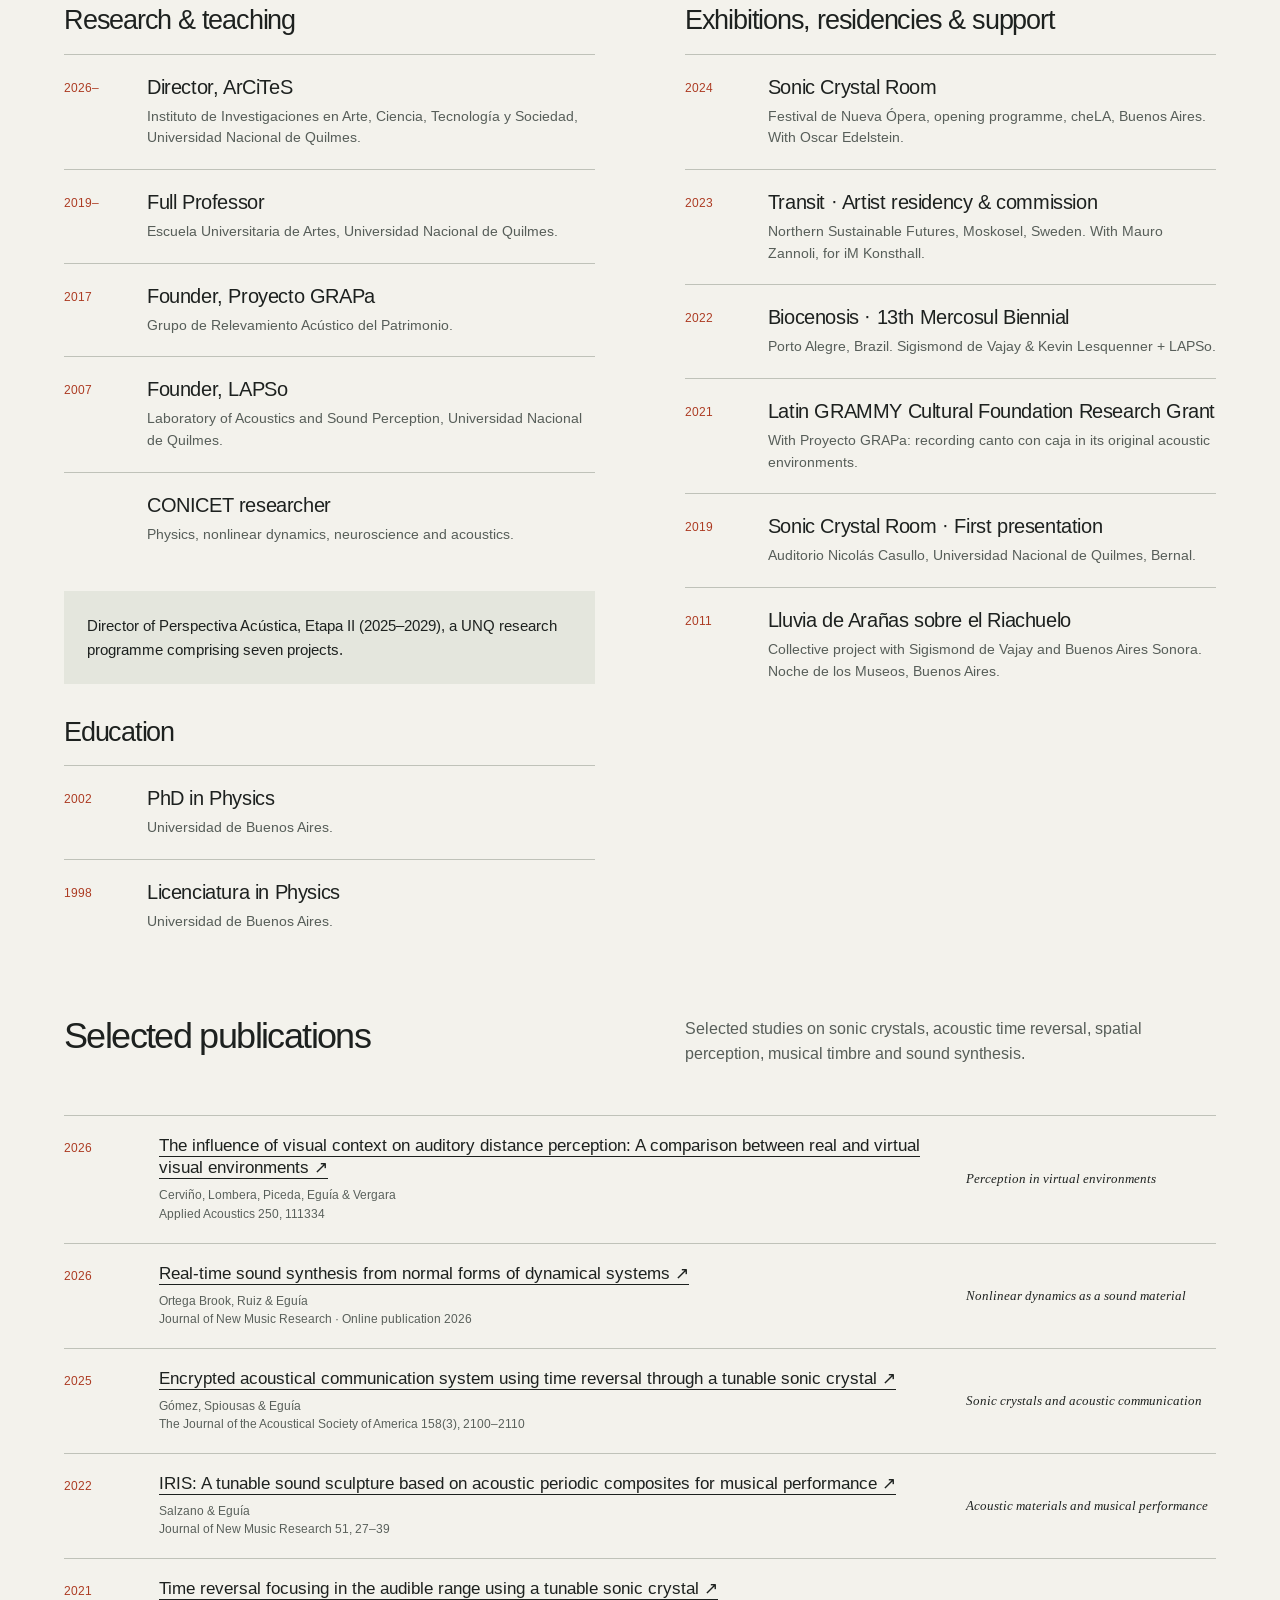
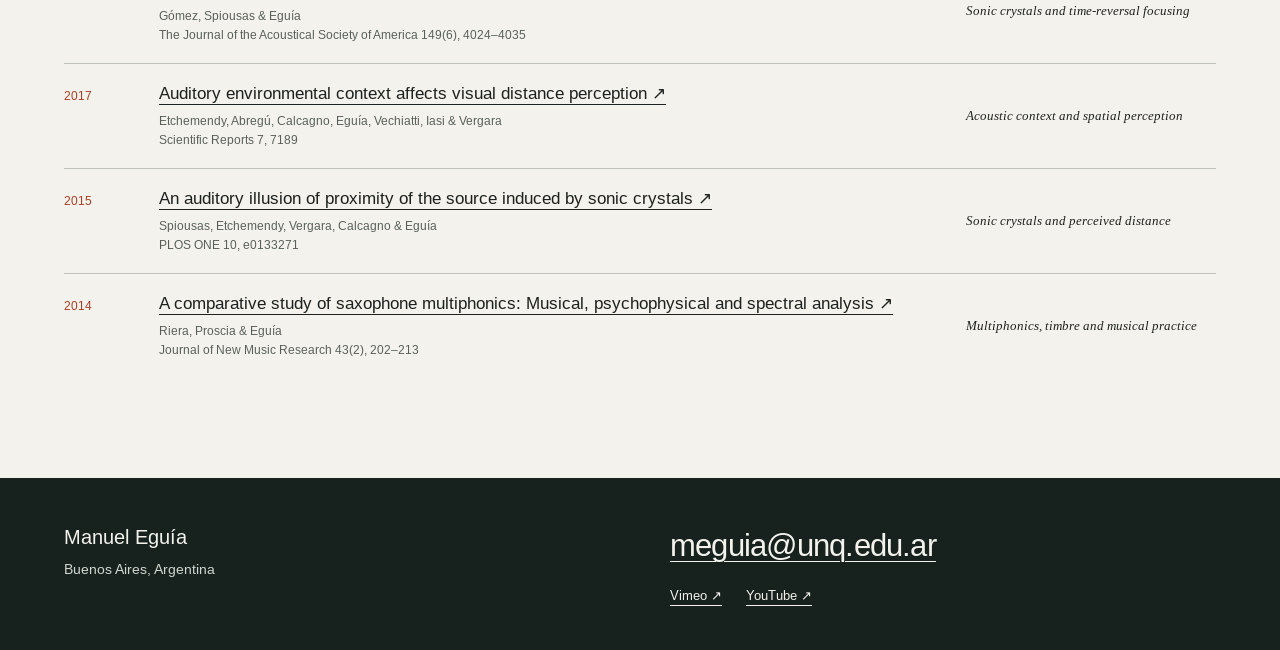
==== commit b6fcae5f: "Refine portfolio voice and simplify contact footer" ====
--- a/docs/index.html
+++ b/docs/index.html
@@ -1 +1 @@
-<!doctype html><html lang="en"><head><meta charset="utf-8"><meta name="viewport" content="width=device-width,initial-scale=1"><title>Manuel Eguía — Sound, space &amp; perception</title><meta name="description" content="I develop works that explore how sound shapes our experience of space, how listening connects us to a place, and how perception can be transformed."><meta name="theme-color" content="#f3f2ec"><link rel="canonical" href="https://meguia.github.io/dossier/"><link rel="alternate" hreflang="en" href="https://meguia.github.io/dossier/"><link rel="alternate" hreflang="es" href="https://meguia.github.io/dossier/es/"><meta property="og:type" content="website"><meta property="og:title" content="Manuel Eguía — Sound, space &amp; perception"><meta property="og:description" content="I develop works that explore how sound shapes our experience of space, how listening connects us to a place, and how perception can be transformed."><meta property="og:url" content="https://meguia.github.io/dossier/"><meta property="og:image" content="https://meguia.github.io/dossier/assets/images/sonic-performance.jpg"><meta name="twitter:card" content="summary_large_image"><link rel="stylesheet" href="assets/site.css"><script type="application/ld+json">{"@context": "https://schema.org", "@type": "Person", "name": "Manuel Camilo Eguía", "alternateName": "Manuel Eguía", "url": "https://meguia.github.io/dossier/", "jobTitle": "Sound artist · Physicist · Researcher", "sameAs": ["https://vimeo.com/meguia", "https://www.youtube.com/@manueleguia2915"]}</script></head><body><a class="skip" href="#main">Skip to content</a><div class="wrap"><header class="site-header" id="top"><a class="brand" href="">Manuel Eguía</a><nav class="nav" aria-label="Main"><a href="#works">Works</a><a href="#practice">Practice</a><a href="#cv">CV</a><a href="#contact">Contact</a><span class="lang" aria-label="Language"><a href="" lang="en" hreflang="en" aria-current="page">EN</a><a href="es/" lang="es" hreflang="es" >ES</a></span></nav></header></div><main id="main"><div class="wrap"><section class="hero"><div class="hero-top eyebrow"><span class="dot">Sound artist · Physicist · Researcher</span><span>Selected works &amp; practice / 2026</span></div><div class="hero-grid"><div><h1>Sound,<br>space &amp;<br><em>perception.</em></h1><p class="hero-text">I develop works that explore how sound shapes our experience of space, how listening connects us to a place, and how perception can be transformed.</p><div class="actions"><a class="button" href="downloads/Manuel-Eguia-Portfolio.pdf">Download portfolio <span aria-hidden="true">↓</span></a><a class="text-link" href="downloads/Manuel-Eguia-CV.pdf">Selected CV <small>(English · PDF)</small></a></div></div><figure><img src="assets/images/sonic-performer.jpg" alt="Performers silhouetted in front of a wall of illuminated columns in Sonic Crystal Room." class="hero-image" loading="eager" decoding="async"><figcaption class="caption"><span>01 / Sonic Crystal Room</span><span>Manuel Eguía / Oscar Edelstein</span></figcaption></figure></div><div class="hero-bottom"><span class="eyebrow">Physics / Nonlinear dynamics / Neuroscience / Acoustics</span><div class="channels"><a href="https://vimeo.com/meguia">Vimeo ↗</a><a href="https://www.youtube.com/@manueleguia2915">YouTube ↗</a></div></div></section><section class="section" id="works"><div class="section-heading"><div><p class="eyebrow">01—04</p><h2>Selected works</h2></div><p>Four projects, connected by an enquiry into the relationships between sound, matter, bodies and place.</p></div><div class="works-grid"><a class="work-card" href="works/sonic-crystal-room/"><img src="assets/images/sonic-performance.jpg" alt="Performers silhouetted in front of a wall of illuminated columns in Sonic Crystal Room." class="" loading="lazy" decoding="async"><div class="card-meta"><span>01 / Acoustic installation</span><span>2019–2024</span></div><div class="card-title"><h3>Sonic Crystal Room</h3><span class="arrow" aria-hidden="true">↗</span></div><div class="card-subtitle">A room that becomes an instrument</div><div class="card-credit">Manuel Eguía / Oscar Edelstein</div></a><a class="work-card" href="works/transit/"><img src="assets/images/transit-container.jpg" alt="The shipping-container gallery of Transit situated in a green forest landscape." class="" loading="lazy" decoding="async"><div class="card-meta"><span>02 / Site-specific virtual reality installation</span><span>2023</span></div><div class="card-title"><h3>Transit</h3><span class="arrow" aria-hidden="true">↗</span></div><div class="card-subtitle">Inside, outside, elsewhere</div><div class="card-credit">Manuel Eguía / Mauro Zannoli</div></a><a class="work-card" href="works/grapa/"><img src="assets/images/grapa-circle.jpg" alt="Copla singers seated in a circle with their cajas beneath the rock walls of the natural amphitheatre." class="" loading="lazy" decoding="async"><div class="card-meta"><span>03 / Acoustic heritage</span><span>2017–</span></div><div class="card-title"><h3>Proyecto GRAPa</h3><span class="arrow" aria-hidden="true">↗</span></div><div class="card-subtitle">Listening to a voice and the place that answers it</div><div class="card-credit">Proyecto GRAPa · Manuel Eguía, Francisco Durante, Damián Payo, Mauro Zannoli</div></a><a class="work-card" href="works/biocenosis/"><img src="assets/images/biocenosis.jpg" alt="Illuminated buildings in the city model of Biocenosis beneath a blue atmospheric projection." class="" loading="lazy" decoding="async"><div class="card-meta"><span>04 / Interactive installation</span><span>2022</span></div><div class="card-title"><h3>Biocenosis</h3><span class="arrow" aria-hidden="true">↗</span></div><div class="card-subtitle">A city as an interdependent system</div><div class="card-credit">Sigismond de Vajay &amp; Kevin Lesquenner + LAPSo</div></a></div></section></div><section class="statement-section section" id="practice"><div class="wrap statement-grid"><div><p class="eyebrow">Position & biography</p><h2>A practice grounded in research. A life working with artists.</h2><div class="portrait-row"><img src="assets/images/portrait.jpg" alt="Manuel Eguía" class="" loading="lazy" decoding="async"><p>Manuel Eguía is an artist and physicist based in Buenos Aires. He holds a PhD in Physics from the Universidad de Buenos Aires (2002), is a CONICET researcher and a full professor at the Escuela Universitaria de Artes, Universidad Nacional de Quilmes. He founded LAPSo, the Laboratory of Acoustics and Sound Perception, in 2007, and founded Proyecto GRAPa in 2017. Since 2026, he directs UNQ’s Instituto de Investigaciones en Arte, Ciencia, Tecnología y Sociedad (ArCiTeS).</p></div></div><div class="statement-copy"><p>My professional foundation is research in physics, nonlinear dynamics, neuroscience and acoustics. For 25 years I have worked at an art school, training artists and forging connections between art and science through laboratory practice and international collaborative projects. From that sustained exchange, I have developed a distinct artistic practice.</p><p>I explore emerging questions in sound, acoustics and auditory perception by making works in which those questions become experiences. A room can become an instrument; a familiar interior can unfold into an unfamiliar world; a landscape can be heard through the relationship between a voice and the space that answers it.</p><p>My work moves between physical acoustics, immersive sound, virtual reality and collective listening. Scientific models, experiments and technical development are part of how I make art. The encounter with a listener, a body and a particular place gives that work its form.</p></div></div></section><div class="wrap"><section class="section practice-grid"><div><h2>The laboratory, the classroom, the work</h2><p>At LAPSo, research and artistic production develop through sustained collaboration. The laboratory brings together acoustic experimentation, sound spatialization, instrument design, auditory perception and virtual environments. It is also a place where artists develop work and researchers learn from artistic questions.</p><p>Teaching is integral to this practice. Over 25 years working at an art school, I have trained artists and accompanied projects across music, performance and the visual arts. My work also includes doctoral supervision across science, art and technology, and international workshops that open scientific ideas to people from other disciplines.</p><div class="current"><p class="eyebrow">Work in progress</p><h4>Current enquiry: vibrating matter</h4><p>My recent research into acoustic time reversal extends into studio experiments with pulses travelling through steel sheets. I am exploring how bending a surface changes sound focusing, timbre and radiation, and how these changes can become bodily gestures and spatial listening experiences.</p></div></div><div><h3>Sharing scientific thought</h3><p>At the Performing Arts Forum in Saint-Erme, France, I participate in the L.I.F.E. project initiated by Gabriel Catren, bringing scientific enquiry into a setting of artistic and collective experimentation.</p><ul class="list"><li><span class="year">2022</span><div><h4>Deeply Organized Chaos</h4><p>Workshop leader. Chaos and complexity explored through accessible concepts, fractals, sound experiments and embodied experience. 7–13 July.</p></div></li><li><span class="year">2023</span><div><h4>Hot Identities and Vicious Abstractions</h4><p>Assisted Gabriel Catren, with Jonathan Lorand, in a workshop on the foundations of mathematics. 21–29 October.</p></div></li><li><span class="year">2025</span><div><h4>The Infinite, the Infinitesimal and the Imaginary</h4><p>Assisted Gabriel Catren, with Jonathan Lorand and Emily Roff. An exploration of calculus, infinity and mathematical thought. 20–28 October.</p></div></li></ul><a class="text-link" href="https://www.pa-f.net/book/export/html/47">Performing Arts Forum ↗</a></div></section><section class="section collab-section"><div class="section-heading"><h3>Selected international collaborations</h3><p>Sound design and technological development form another strand of my practice, in dialogue with the authors of these works.</p></div><ul class="list collab-list"><li><span class="year">2023–2024</span><div><h4>Beehive / Colmena</h4><p>Jorge Macchi</p><p>Multichannel sound realization. What the Night Tells the Day, PAC, Milan.</p></div></li><li><span class="year">2023</span><div><h4><a href="https://www.labiennale.org/en/music/2023/music-performances/marcus-schmickler-glockenbuch-iv-spectre-maria-dei-carmini">Glockenbuch IV (Spectre Maria dei Carmini)</a></h4><p>Marcus Schmickler, in collaboration with Julian Rohrhuber</p><p>Multichannel sound collaboration. Sound Microscopies programme, Biennale Musica, Venice. Credited by La Biennale.</p></div></li><li><span class="year">2021</span><div><h4>Reliquias</h4><p>Jorge Caterbetti</p><p>Technical collaboration on the installation dedicated to Julio López. Centro Cultural Kirchner, Buenos Aires.</p></div></li><li><span class="year">2020</span><div><h4>La Cathédrale engloutie</h4><p>Jorge Macchi</p><p>Development of the sound installation, with UNQ support. Musée cantonal des Beaux-Arts, Lausanne. 10 September–22 November.</p></div></li><li><span class="year">2019</span><div><h4>Huella Sonora / Alfombra Sonora</h4><p>Jorge Caterbetti</p><p>Technical collaboration on an interactive sound installation within Green Carpet. Centro Cultural de la Ciencia, Buenos Aires.</p></div></li></ul></section><section class="section cv-section" id="cv"><div class="section-heading"><h2>Selected CV</h2><div><p>Artistic practice, scientific research and education are interdependent parts of my trajectory.</p><div class="actions"><a class="button" href="downloads/Manuel-Eguia-Portfolio.pdf">Download portfolio <span aria-hidden="true">↓</span></a><a class="text-link" href="downloads/Manuel-Eguia-CV.pdf">Selected CV <small>(English · PDF)</small></a></div></div></div><div class="cv-columns"><div><h3>Research &amp; teaching</h3><ul class="list"><li><span class="year">2026–</span><div><h4>Director, ArCiTeS</h4><p>Instituto de Investigaciones en Arte, Ciencia, Tecnología y Sociedad, Universidad Nacional de Quilmes.</p></div></li><li><span class="year">2019–</span><div><h4>Full Professor</h4><p>Escuela Universitaria de Artes, Universidad Nacional de Quilmes.</p></div></li><li><span class="year">2017</span><div><h4>Founder, Proyecto GRAPa</h4><p>Grupo de Relevamiento Acústico del Patrimonio.</p></div></li><li><span class="year">2007</span><div><h4>Founder, LAPSo</h4><p>Laboratory of Acoustics and Sound Perception, Universidad Nacional de Quilmes.</p></div></li><li><span class="year"></span><div><h4>CONICET researcher</h4><p>Physics, nonlinear dynamics, neuroscience and acoustics.</p></div></li></ul><p class="programme">Director of Perspectiva Acústica, Etapa II (2025–2029), a UNQ research programme comprising seven projects.</p><h3>Education</h3><ul class="list"><li><span class="year">2002</span><div><h4>PhD in Physics</h4><p>Universidad de Buenos Aires.</p></div></li><li><span class="year">1998</span><div><h4>Licenciatura in Physics</h4><p>Universidad de Buenos Aires.</p></div></li></ul></div><div><h3>Exhibitions, residencies &amp; support</h3><ul class="list"><li><span class="year">2024</span><div><h4>Sonic Crystal Room</h4><p>Festival de Nueva Ópera, opening programme, cheLA, Buenos Aires. With Oscar Edelstein.</p></div></li><li><span class="year">2023</span><div><h4>Transit · Artist residency &amp; commission</h4><p>Northern Sustainable Futures, Moskosel, Sweden. With Mauro Zannoli, for iM Konsthall.</p></div></li><li><span class="year">2022</span><div><h4>Biocenosis · 13th Mercosul Biennial</h4><p>Porto Alegre, Brazil. Sigismond de Vajay &amp; Kevin Lesquenner + LAPSo.</p></div></li><li><span class="year">2021</span><div><h4>Latin GRAMMY Cultural Foundation Research Grant</h4><p>With Proyecto GRAPa: recording canto con caja in its original acoustic environments.</p></div></li><li><span class="year">2019</span><div><h4>Sonic Crystal Room · First presentation</h4><p>Auditorio Nicolás Casullo, Universidad Nacional de Quilmes, Bernal.</p></div></li><li><span class="year">2011</span><div><h4>Lluvia de Arañas sobre el Riachuelo</h4><p>Collective project with Sigismond de Vajay and Buenos Aires Sonora. Noche de los Museos, Buenos Aires.</p></div></li></ul></div></div><div class="research"><div class="research-head"><h3>Research that informs the practice</h3><p>These publications connect sonic crystals and acoustic time reversal with spatial perception, musical timbre and sound synthesis. They trace scientific questions that feed my artistic practice.</p></div><ol class="publications"><li><span class="year">2026</span><div><div class="publication-title"><a href="https://doi.org/10.1016/j.apacoust.2026.111334">The influence of visual context on auditory distance perception: A comparison between real and virtual visual environments ↗</a></div><div class="publication-meta">Cerviño, Lombera, Piceda, Eguía &amp; Vergara<br>Applied Acoustics 250, 111334</div></div><span class="publication-theme">Perception in virtual environments</span></li><li><span class="year">2026</span><div><div class="publication-title"><a href="https://doi.org/10.1080/09298215.2026.2634043">Real-time sound synthesis from normal forms of dynamical systems ↗</a></div><div class="publication-meta">Ortega Brook, Ruiz &amp; Eguía<br>Journal of New Music Research · Online publication 2026</div></div><span class="publication-theme">Nonlinear dynamics as a sound material</span></li><li><span class="year">2025</span><div><div class="publication-title"><a href="https://doi.org/10.1121/10.0039245">Encrypted acoustical communication system using time reversal through a tunable sonic crystal ↗</a></div><div class="publication-meta">Gómez, Spiousas &amp; Eguía<br>The Journal of the Acoustical Society of America 158(3), 2100–2110</div></div><span class="publication-theme">Sonic crystals and acoustic communication</span></li><li><span class="year">2022</span><div><div class="publication-title"><a href="https://doi.org/10.1080/09298215.2022.2049313">IRIS: A tunable sound sculpture based on acoustic periodic composites for musical performance ↗</a></div><div class="publication-meta">Salzano &amp; Eguía<br>Journal of New Music Research 51, 27–39</div></div><span class="publication-theme">Acoustic materials and musical performance</span></li><li><span class="year">2021</span><div><div class="publication-title"><a href="https://doi.org/10.1121/10.0005196">Time reversal focusing in the audible range using a tunable sonic crystal ↗</a></div><div class="publication-meta">Gómez, Spiousas &amp; Eguía<br>The Journal of the Acoustical Society of America 149(6), 4024–4035</div></div><span class="publication-theme">Sonic crystals and time-reversal focusing</span></li><li><span class="year">2017</span><div><div class="publication-title"><a href="https://doi.org/10.1038/s41598-017-06495-3">Auditory environmental context affects visual distance perception ↗</a></div><div class="publication-meta">Etchemendy, Abregú, Calcagno, Eguía, Vechiatti, Iasi &amp; Vergara<br>Scientific Reports 7, 7189</div></div><span class="publication-theme">Acoustic context and spatial perception</span></li><li><span class="year">2015</span><div><div class="publication-title"><a href="https://doi.org/10.1371/journal.pone.0133271">An auditory illusion of proximity of the source induced by sonic crystals ↗</a></div><div class="publication-meta">Spiousas, Etchemendy, Vergara, Calcagno &amp; Eguía<br>PLOS ONE 10, e0133271</div></div><span class="publication-theme">Sonic crystals and perceived distance</span></li><li><span class="year">2014</span><div><div class="publication-title"><a href="https://doi.org/10.1080/09298215.2013.860993">A comparative study of saxophone multiphonics: Musical, psychophysical and spectral analysis ↗</a></div><div class="publication-meta">Riera, Proscia &amp; Eguía<br>Journal of New Music Research 43(2), 202–213</div></div><span class="publication-theme">Multiphonics, timbre and musical practice</span></li></ol></div></section></div></main><section class="contact-section" id="contact"><div class="contact-grid"><div><p class="eyebrow">Buenos Aires / Argentina</p><h2>Continue the conversation</h2><p>For residencies, artistic collaborations, workshops and research exchanges.</p></div><div><a class="email" href="mailto:meguia@unq.edu.ar">meguia@unq.edu.ar</a><div class="channels"><a href="https://vimeo.com/meguia">Vimeo ↗</a><a href="https://www.youtube.com/@manueleguia2915">YouTube ↗</a></div><div class="actions"><a class="button" href="downloads/Manuel-Eguia-Portfolio.pdf">Download portfolio <span aria-hidden="true">↓</span></a><a class="text-link" href="downloads/Manuel-Eguia-CV.pdf">Selected CV <small>(English · PDF)</small></a></div></div></div></section><footer class="wrap footer"><p>Manuel Eguía · 2026<br>Project documentation supplied by Manuel Eguía. Work credits appear alongside each project.</p><a href="#top">Back to top ↑</a></footer></body></html>+<!doctype html><html lang="en"><head><meta charset="utf-8"><meta name="viewport" content="width=device-width,initial-scale=1"><title>Manuel Eguía — Sound, space &amp; perception</title><meta name="description" content="I work with sound, acoustics and auditory perception through installations, virtual environments and collaborative projects."><meta name="theme-color" content="#f3f2ec"><link rel="canonical" href="https://meguia.github.io/dossier/"><link rel="alternate" hreflang="en" href="https://meguia.github.io/dossier/"><link rel="alternate" hreflang="es" href="https://meguia.github.io/dossier/es/"><meta property="og:type" content="website"><meta property="og:title" content="Manuel Eguía — Sound, space &amp; perception"><meta property="og:description" content="I work with sound, acoustics and auditory perception through installations, virtual environments and collaborative projects."><meta property="og:url" content="https://meguia.github.io/dossier/"><meta property="og:image" content="https://meguia.github.io/dossier/assets/images/sonic-performance.jpg"><meta name="twitter:card" content="summary_large_image"><link rel="stylesheet" href="assets/site.css"><script type="application/ld+json">{"@context": "https://schema.org", "@type": "Person", "name": "Manuel Camilo Eguía", "alternateName": "Manuel Eguía", "url": "https://meguia.github.io/dossier/", "jobTitle": "Sound artist · Physicist · Researcher", "sameAs": ["https://vimeo.com/meguia", "https://www.youtube.com/@manueleguia2915"]}</script></head><body><a class="skip" href="#main">Skip to content</a><div class="wrap"><header class="site-header" id="top"><a class="brand" href="">Manuel Eguía</a><nav class="nav" aria-label="Main"><a href="#works">Works</a><a href="#practice">Practice</a><a href="#cv">CV</a><a href="#contact">Contact</a><span class="lang" aria-label="Language"><a href="" lang="en" hreflang="en" aria-current="page">EN</a><a href="es/" lang="es" hreflang="es" >ES</a></span></nav></header></div><main id="main"><div class="wrap"><section class="hero"><div class="hero-top eyebrow"><span class="dot">Sound artist · Physicist · Researcher</span><span>Selected works &amp; practice / 2026</span></div><div class="hero-grid"><div><h1>Sound,<br>space &amp;<br><em>perception.</em></h1><p class="hero-text">I work with sound, acoustics and auditory perception through installations, virtual environments and collaborative projects.</p><div class="actions"><a class="button" href="downloads/Manuel-Eguia-Portfolio.pdf">Download portfolio <span aria-hidden="true">↓</span></a><a class="text-link" href="downloads/Manuel-Eguia-CV.pdf">Selected CV <small>(English · PDF)</small></a></div></div><figure><img src="assets/images/sonic-performer.jpg" alt="Performers silhouetted in front of a wall of illuminated columns in Sonic Crystal Room." class="hero-image" loading="eager" decoding="async"><figcaption class="caption"><span>01 / Sonic Crystal Room</span><span>Manuel Eguía / Oscar Edelstein</span></figcaption></figure></div><div class="hero-bottom"><span class="eyebrow">Physics / Nonlinear dynamics / Neuroscience / Acoustics</span><div class="channels"><a href="https://vimeo.com/meguia">Vimeo ↗</a><a href="https://www.youtube.com/@manueleguia2915">YouTube ↗</a></div></div></section><section class="section" id="works"><div class="section-heading"><div><p class="eyebrow">01—04</p><h2>Selected works</h2></div><p>Four projects, connected by an enquiry into the relationships between sound, matter, bodies and place.</p></div><div class="works-grid"><a class="work-card" href="works/sonic-crystal-room/"><img src="assets/images/sonic-performance.jpg" alt="Performers silhouetted in front of a wall of illuminated columns in Sonic Crystal Room." class="" loading="lazy" decoding="async"><div class="card-meta"><span>01 / Acoustic installation</span><span>2019–2024</span></div><div class="card-title"><h3>Sonic Crystal Room</h3><span class="arrow" aria-hidden="true">↗</span></div><div class="card-subtitle">A room that becomes an instrument</div><div class="card-credit">Manuel Eguía / Oscar Edelstein</div></a><a class="work-card" href="works/transit/"><img src="assets/images/transit-container.jpg" alt="The shipping-container gallery of Transit situated in a green forest landscape." class="" loading="lazy" decoding="async"><div class="card-meta"><span>02 / Site-specific virtual reality installation</span><span>2023</span></div><div class="card-title"><h3>Transit</h3><span class="arrow" aria-hidden="true">↗</span></div><div class="card-subtitle">Inside, outside, elsewhere</div><div class="card-credit">Manuel Eguía / Mauro Zannoli</div></a><a class="work-card" href="works/grapa/"><img src="assets/images/grapa-circle.jpg" alt="Copla singers seated in a circle with their cajas beneath the rock walls of the natural amphitheatre." class="" loading="lazy" decoding="async"><div class="card-meta"><span>03 / Acoustic heritage</span><span>2017–</span></div><div class="card-title"><h3>Proyecto GRAPa</h3><span class="arrow" aria-hidden="true">↗</span></div><div class="card-subtitle">Listening to a voice and the place that answers it</div><div class="card-credit">Proyecto GRAPa · Manuel Eguía, Francisco Durante, Damián Payo, Mauro Zannoli</div></a><a class="work-card" href="works/biocenosis/"><img src="assets/images/biocenosis.jpg" alt="Illuminated buildings in the city model of Biocenosis beneath a blue atmospheric projection." class="" loading="lazy" decoding="async"><div class="card-meta"><span>04 / Interactive installation</span><span>2022</span></div><div class="card-title"><h3>Biocenosis</h3><span class="arrow" aria-hidden="true">↗</span></div><div class="card-subtitle">A city as an interdependent system</div><div class="card-credit">Sigismond de Vajay &amp; Kevin Lesquenner + LAPSo</div></a></div></section></div><section class="statement-section section" id="practice"><div class="wrap statement-grid"><div><p class="eyebrow">Position & biography</p><h2>Artistic practice and scientific research</h2><div class="portrait-row"><img src="assets/images/portrait.jpg" alt="Manuel Eguía" class="" loading="lazy" decoding="async"><p>Manuel Eguía is an artist and physicist based in Buenos Aires. He holds a PhD in Physics from the Universidad de Buenos Aires (2002), is a CONICET researcher and a full professor at the Escuela Universitaria de Artes, Universidad Nacional de Quilmes. He founded LAPSo, the Laboratory of Acoustics and Sound Perception, in 2007, and founded Proyecto GRAPa in 2017. Since 2026, he directs UNQ’s Instituto de Investigaciones en Arte, Ciencia, Tecnología y Sociedad (ArCiTeS).</p></div></div><div class="statement-copy"><p>My professional background is research in physics, nonlinear dynamics, neuroscience and acoustics. For 25 years, I have worked at an art school, training artists and connecting art and science through laboratory work and international collaborations. My artistic practice has developed through this work.</p><p>I develop works based on current questions in sound, acoustics and auditory perception. These projects examine how acoustic materials affect listening, how virtual environments alter the perception of space, and how musical practices relate to their acoustic surroundings.</p><p>Scientific models, experiments and technical development are part of this practice. The works take shape in relation to particular spaces, acoustic conditions and ways of listening.</p></div></div></section><div class="wrap"><section class="section practice-grid"><div><h2>The laboratory, the classroom, the work</h2><p>At LAPSo, researchers and artists work together on acoustic experimentation, sound spatialization, instrument design, auditory perception and virtual environments. We develop research and artistic projects within this shared laboratory.</p><p>Eguía’s teaching includes artist training and project supervision in music, performance and the visual arts. He also supervises doctoral work across science, art and technology and contributes to international workshops involving participants from different disciplines.</p><div class="current"><p class="eyebrow">Work in progress</p><h4>Current research: acoustic time reversal</h4><p>Current experiments extend research on acoustic time reversal to pulses travelling through steel sheets. The work examines how bending the surface changes sound focusing, timbre and radiation, and how these changes relate to gesture and spatial listening.</p></div></div><div><h3>Workshops at Performing Arts Forum</h3><p>At the Performing Arts Forum in Saint-Erme, France, Eguía participates in the L.I.F.E. project initiated by Gabriel Catren. The workshops bring scientific and mathematical questions into a setting of collective artistic experimentation.</p><ul class="list"><li><span class="year">2022</span><div><h4>Deeply Organized Chaos</h4><p>Workshop leader. Chaos and complexity explored through accessible concepts, fractals, sound experiments and embodied experience. 7–13 July.</p></div></li><li><span class="year">2023</span><div><h4>Hot Identities and Vicious Abstractions</h4><p>Assisted Gabriel Catren, with Jonathan Lorand, in a workshop on the foundations of mathematics. 21–29 October.</p></div></li><li><span class="year">2025</span><div><h4>The Infinite, the Infinitesimal and the Imaginary</h4><p>Assisted Gabriel Catren, with Jonathan Lorand and Emily Roff. An exploration of calculus, infinity and mathematical thought. 20–28 October.</p></div></li></ul><a class="text-link" href="https://www.pa-f.net/book/export/html/47">Performing Arts Forum ↗</a></div></section><section class="section collab-section"><div class="section-heading"><h3>Selected international collaborations</h3><p>Sound design and technical development in collaboration with the authors of these works.</p></div><ul class="list collab-list"><li><span class="year">2023–2024</span><div><h4>Beehive / Colmena</h4><p>Jorge Macchi</p><p>Multichannel sound realization. What the Night Tells the Day, PAC, Milan.</p></div></li><li><span class="year">2023</span><div><h4><a href="https://www.labiennale.org/en/music/2023/music-performances/marcus-schmickler-glockenbuch-iv-spectre-maria-dei-carmini">Glockenbuch IV (Spectre Maria dei Carmini)</a></h4><p>Marcus Schmickler, in collaboration with Julian Rohrhuber</p><p>Multichannel sound collaboration. Sound Microscopies programme, Biennale Musica, Venice.</p></div></li><li><span class="year">2021</span><div><h4>Reliquias</h4><p>Jorge Caterbetti</p><p>Technical collaboration on the installation dedicated to Julio López. Centro Cultural Kirchner, Buenos Aires.</p></div></li><li><span class="year">2020</span><div><h4>La Cathédrale engloutie</h4><p>Jorge Macchi</p><p>Development of the sound installation, with UNQ support. Musée cantonal des Beaux-Arts, Lausanne. 10 September–22 November.</p></div></li><li><span class="year">2019</span><div><h4>Huella Sonora / Alfombra Sonora</h4><p>Jorge Caterbetti</p><p>Technical collaboration on an interactive sound installation within Green Carpet. Centro Cultural de la Ciencia, Buenos Aires.</p></div></li></ul></section><section class="section cv-section" id="cv"><div class="section-heading"><h2>Selected CV</h2><div><p>Selected work in research, teaching and artistic practice.</p><div class="actions"><a class="button" href="downloads/Manuel-Eguia-Portfolio.pdf">Download portfolio <span aria-hidden="true">↓</span></a><a class="text-link" href="downloads/Manuel-Eguia-CV.pdf">Selected CV <small>(English · PDF)</small></a></div></div></div><div class="cv-columns"><div><h3>Research &amp; teaching</h3><ul class="list"><li><span class="year">2026–</span><div><h4>Director, ArCiTeS</h4><p>Instituto de Investigaciones en Arte, Ciencia, Tecnología y Sociedad, Universidad Nacional de Quilmes.</p></div></li><li><span class="year">2019–</span><div><h4>Full Professor</h4><p>Escuela Universitaria de Artes, Universidad Nacional de Quilmes.</p></div></li><li><span class="year">2017</span><div><h4>Founder, Proyecto GRAPa</h4><p>Grupo de Relevamiento Acústico del Patrimonio.</p></div></li><li><span class="year">2007</span><div><h4>Founder, LAPSo</h4><p>Laboratory of Acoustics and Sound Perception, Universidad Nacional de Quilmes.</p></div></li><li><span class="year"></span><div><h4>CONICET researcher</h4><p>Physics, nonlinear dynamics, neuroscience and acoustics.</p></div></li></ul><p class="programme">Director of Perspectiva Acústica, Etapa II (2025–2029), a UNQ research programme comprising seven projects.</p><h3>Education</h3><ul class="list"><li><span class="year">2002</span><div><h4>PhD in Physics</h4><p>Universidad de Buenos Aires.</p></div></li><li><span class="year">1998</span><div><h4>Licenciatura in Physics</h4><p>Universidad de Buenos Aires.</p></div></li></ul></div><div><h3>Exhibitions, residencies &amp; support</h3><ul class="list"><li><span class="year">2024</span><div><h4>Sonic Crystal Room</h4><p>Festival de Nueva Ópera, opening programme, cheLA, Buenos Aires. With Oscar Edelstein.</p></div></li><li><span class="year">2023</span><div><h4>Transit · Artist residency &amp; commission</h4><p>Northern Sustainable Futures, Moskosel, Sweden. With Mauro Zannoli, for iM Konsthall.</p></div></li><li><span class="year">2022</span><div><h4>Biocenosis · 13th Mercosul Biennial</h4><p>Porto Alegre, Brazil. Sigismond de Vajay &amp; Kevin Lesquenner + LAPSo.</p></div></li><li><span class="year">2021</span><div><h4>Latin GRAMMY Cultural Foundation Research Grant</h4><p>With Proyecto GRAPa: recording canto con caja in its original acoustic environments.</p></div></li><li><span class="year">2019</span><div><h4>Sonic Crystal Room · First presentation</h4><p>Auditorio Nicolás Casullo, Universidad Nacional de Quilmes, Bernal.</p></div></li><li><span class="year">2011</span><div><h4>Lluvia de Arañas sobre el Riachuelo</h4><p>Collective project with Sigismond de Vajay and Buenos Aires Sonora. Noche de los Museos, Buenos Aires.</p></div></li></ul></div></div><div class="research"><div class="research-head"><h3>Selected publications</h3><p>Selected studies on sonic crystals, acoustic time reversal, spatial perception, musical timbre and sound synthesis.</p></div><ol class="publications"><li><span class="year">2026</span><div><div class="publication-title"><a href="https://doi.org/10.1016/j.apacoust.2026.111334">The influence of visual context on auditory distance perception: A comparison between real and virtual visual environments ↗</a></div><div class="publication-meta">Cerviño, Lombera, Piceda, Eguía &amp; Vergara<br>Applied Acoustics 250, 111334</div></div><span class="publication-theme">Perception in virtual environments</span></li><li><span class="year">2026</span><div><div class="publication-title"><a href="https://doi.org/10.1080/09298215.2026.2634043">Real-time sound synthesis from normal forms of dynamical systems ↗</a></div><div class="publication-meta">Ortega Brook, Ruiz &amp; Eguía<br>Journal of New Music Research · Online publication 2026</div></div><span class="publication-theme">Nonlinear dynamics as a sound material</span></li><li><span class="year">2025</span><div><div class="publication-title"><a href="https://doi.org/10.1121/10.0039245">Encrypted acoustical communication system using time reversal through a tunable sonic crystal ↗</a></div><div class="publication-meta">Gómez, Spiousas &amp; Eguía<br>The Journal of the Acoustical Society of America 158(3), 2100–2110</div></div><span class="publication-theme">Sonic crystals and acoustic communication</span></li><li><span class="year">2022</span><div><div class="publication-title"><a href="https://doi.org/10.1080/09298215.2022.2049313">IRIS: A tunable sound sculpture based on acoustic periodic composites for musical performance ↗</a></div><div class="publication-meta">Salzano &amp; Eguía<br>Journal of New Music Research 51, 27–39</div></div><span class="publication-theme">Acoustic materials and musical performance</span></li><li><span class="year">2021</span><div><div class="publication-title"><a href="https://doi.org/10.1121/10.0005196">Time reversal focusing in the audible range using a tunable sonic crystal ↗</a></div><div class="publication-meta">Gómez, Spiousas &amp; Eguía<br>The Journal of the Acoustical Society of America 149(6), 4024–4035</div></div><span class="publication-theme">Sonic crystals and time-reversal focusing</span></li><li><span class="year">2017</span><div><div class="publication-title"><a href="https://doi.org/10.1038/s41598-017-06495-3">Auditory environmental context affects visual distance perception ↗</a></div><div class="publication-meta">Etchemendy, Abregú, Calcagno, Eguía, Vechiatti, Iasi &amp; Vergara<br>Scientific Reports 7, 7189</div></div><span class="publication-theme">Acoustic context and spatial perception</span></li><li><span class="year">2015</span><div><div class="publication-title"><a href="https://doi.org/10.1371/journal.pone.0133271">An auditory illusion of proximity of the source induced by sonic crystals ↗</a></div><div class="publication-meta">Spiousas, Etchemendy, Vergara, Calcagno &amp; Eguía<br>PLOS ONE 10, e0133271</div></div><span class="publication-theme">Sonic crystals and perceived distance</span></li><li><span class="year">2014</span><div><div class="publication-title"><a href="https://doi.org/10.1080/09298215.2013.860993">A comparative study of saxophone multiphonics: Musical, psychophysical and spectral analysis ↗</a></div><div class="publication-meta">Riera, Proscia &amp; Eguía<br>Journal of New Music Research 43(2), 202–213</div></div><span class="publication-theme">Multiphonics, timbre and musical practice</span></li></ol></div></section></div></main><footer class="contact-section" id="contact" aria-label="Contact"><div class="contact-grid"><div><p class="contact-name">Manuel Eguía</p><p class="contact-location">Buenos Aires, Argentina</p></div><address><a class="email" href="mailto:meguia@unq.edu.ar">meguia@unq.edu.ar</a><div class="channels"><a href="https://vimeo.com/meguia">Vimeo ↗</a><a href="https://www.youtube.com/@manueleguia2915">YouTube ↗</a></div></address></div></footer></body></html>
--- a/docs/assets/site.css
+++ b/docs/assets/site.css
@@ -2,12 +2,12 @@
 @font-face{font-family:PortfolioSans;src:url('fonts/LiberationSans-Bold.ttf') format('truetype');font-weight:700;font-display:swap}
 @font-face{font-family:PortfolioSerif;src:url('fonts/LiberationSerif-Italic.ttf') format('truetype');font-style:italic;font-display:swap}
 :root{--paper:#f3f2ec;--ink:#1d211f;--muted:#575e59;--line:#bfc2b9;--accent:#ac3a21;--dark:#17221f;--space:clamp(24px,5vw,88px)}
-*{box-sizing:border-box}html{scroll-behavior:smooth;scroll-padding-top:28px}body{margin:0;background:var(--paper);color:var(--ink);font-family:PortfolioSans,Arial,sans-serif;font-size:17px;line-height:1.55}a{color:inherit;text-decoration-thickness:1px;text-underline-offset:5px}a:hover{color:var(--accent)}a:focus-visible,summary:focus-visible{outline:3px solid var(--accent);outline-offset:6px}img{display:block;width:100%;height:auto}figure{margin:0}p{margin:0 0 1.1em}h1,h2,h3,h4{font-weight:400;line-height:1.08;margin:0;letter-spacing:-.045em}h1{font-size:clamp(64px,8.6vw,150px)}h2{font-size:clamp(38px,5.1vw,78px)}h3{font-size:clamp(26px,2.8vw,43px)}h4{font-size:23px;line-height:1.2;letter-spacing:-.02em}em{font-family:PortfolioSerif,Georgia,serif}.wrap{max-width:1660px;margin:auto;padding:0 var(--space)}.skip{position:absolute;top:-100px;left:20px;background:var(--ink);color:white;padding:12px;z-index:20}.skip:focus{top:10px}.site-header{min-height:104px;display:flex;align-items:center;justify-content:space-between;border-bottom:1px solid var(--line);gap:25px}.brand{font-size:24px;font-weight:700;letter-spacing:-.035em;text-decoration:none;white-space:nowrap}.nav{display:flex;align-items:center;gap:28px;font-size:14px}.nav a{text-decoration:none}.lang{display:flex;gap:9px;align-items:center;margin-left:20px}.lang [aria-current]{color:var(--accent);text-decoration:underline}.eyebrow{font-size:12px;line-height:1.4;text-transform:uppercase;letter-spacing:.1em}.dot::before{content:'';display:inline-block;width:7px;height:7px;border-radius:50%;background:var(--accent);margin-right:10px}.hero{padding:48px 0 25px}.hero-top{display:flex;justify-content:space-between;gap:20px;margin-bottom:36px}.hero-grid{display:grid;grid-template-columns:1fr 1.13fr;gap:5vw;align-items:end}.hero h1{font-size:clamp(68px,8.6vw,142px);line-height:.93;letter-spacing:-.07em;margin-bottom:32px}.hero h1 em{font-weight:400;color:var(--accent)}.hero-text{max-width:440px;font-size:19px;line-height:1.45}.hero-image{height:clamp(400px,41vw,650px);object-fit:cover;object-position:52% 50%}.caption{font-size:11px;line-height:1.5;color:var(--muted);display:flex;justify-content:space-between;gap:18px;padding-top:10px}.actions{display:flex;flex-wrap:wrap;align-items:center;gap:14px 26px;margin-top:28px}.button{display:inline-flex;align-items:center;justify-content:space-between;gap:26px;background:var(--ink);color:var(--paper);padding:13px 19px;font-size:14px;text-decoration:none;border:1px solid var(--ink)}.button:hover{background:var(--accent);border-color:var(--accent);color:white}.text-link{font-size:14px}.channels{display:flex;gap:24px;font-size:13px}.hero-bottom{display:flex;justify-content:space-between;gap:20px;border-bottom:1px solid var(--line);padding:24px 0 21px}.section{padding-top:100px;padding-bottom:100px}.section-heading{display:grid;grid-template-columns:1fr 1fr;gap:5vw;align-items:end;margin-bottom:45px}.section-heading p{max-width:440px;margin:0;color:var(--muted)}.section-heading .eyebrow{margin-bottom:16px;color:var(--accent)}.works-grid{display:grid;grid-template-columns:1fr 1fr;gap:56px 34px}.work-card{text-decoration:none;display:block}.work-card img{aspect-ratio:1.55;object-fit:cover;transition:filter .2s}.work-card:hover img{filter:brightness(1.1)}.card-meta{display:flex;justify-content:space-between;font-size:11px;letter-spacing:.07em;text-transform:uppercase;color:var(--muted);margin:17px 0 10px}.card-title{display:flex;justify-content:space-between;gap:10px}.card-title h3{font-size:clamp(28px,3vw,42px)}.arrow{font-size:27px}.card-subtitle{font-size:16px;margin-top:10px;color:var(--muted)}.card-credit{font-size:11px;margin-top:9px;color:var(--muted)}.statement-section{background:var(--dark);color:var(--paper)}.statement-section .eyebrow{color:#d4ab92}.statement-grid{display:grid;grid-template-columns:.95fr 1.05fr;gap:8vw}.statement-grid h2{font-size:clamp(38px,4.4vw,68px);max-width:590px}.statement-copy{font-size:19px}.statement-copy p:first-child{font-size:22px;line-height:1.48}.portrait-row{display:grid;grid-template-columns:150px 1fr;gap:28px;align-items:start;margin-top:40px;padding-top:30px;border-top:1px solid #53605a}.portrait-row img{aspect-ratio:.79;object-fit:cover}.portrait-row p{font-size:14px;color:#d0d5cd;line-height:1.55}.practice-grid{display:grid;grid-template-columns:1fr 1fr;gap:7vw}.practice-grid h2{margin-bottom:34px}.practice-grid h3{margin-bottom:26px}.current{border-top:1px solid var(--line);margin-top:30px;padding-top:28px}.current h4{margin-bottom:13px}.list{margin:26px 0 0;padding:0;list-style:none}.list>li{border-top:1px solid var(--line);padding:20px 0;display:grid;grid-template-columns:65px 1fr;gap:18px}.year{color:var(--accent);font-size:12px;padding-top:4px}.list h4{font-size:20px;line-height:1.25;margin-bottom:6px}.list p{font-size:14px;color:var(--muted);margin:4px 0 0}.collab-section{padding-top:0}.collab-list{display:grid;grid-template-columns:1fr 1fr;gap:0 60px}.collab-list>li{min-width:0}.cv-section{border-top:1px solid var(--line)}.cv-columns{display:grid;grid-template-columns:1fr 1fr;gap:7vw}.cv-columns h3{font-size:27px;margin-top:34px}.cv-columns .list{margin-top:18px}.programme{font-size:15px;background:#e4e6dd;padding:23px;margin-top:26px}.research{margin-top:65px}.research-head{display:grid;grid-template-columns:1fr 1fr;gap:7vw;margin-bottom:30px}.research-head p{font-size:16px;color:var(--muted)}.publications{list-style:none;margin:0;padding:0}.publications li{padding:19px 0;border-top:1px solid var(--line);display:grid;grid-template-columns:75px 1fr 250px;gap:20px}.publication-title{font-size:17px;line-height:1.35}.publication-meta{font-size:12px;color:var(--muted);margin-top:6px}.publication-theme{font-size:13px;font-family:PortfolioSerif,Georgia,serif;font-style:italic;align-self:center}.contact-section{background:var(--dark);color:var(--paper);padding:80px var(--space)}.contact-grid{display:grid;grid-template-columns:1fr 1fr;gap:60px;max-width:1484px;margin:auto}.contact-section h2{font-size:clamp(43px,5vw,80px);margin-bottom:25px}.contact-section .email{font-size:clamp(23px,3.2vw,45px);letter-spacing:-.035em}.contact-section a:hover{color:#e6ab8f}.contact-section .button{border-color:#67726a}.contact-section .channels{margin-top:24px}.footer{display:flex;justify-content:space-between;gap:20px;align-items:center;padding-top:28px;padding-bottom:28px;font-size:11px;color:var(--muted)}.footer p{margin:0;max-width:650px}.project-intro{padding:45px 0 40px}.project-intro .eyebrow{color:var(--accent);margin-bottom:28px}.project-title{font-size:clamp(59px,8vw,124px);max-width:1150px}.project-subtitle{font-family:PortfolioSerif,Georgia,serif;font-style:italic;font-size:clamp(27px,3.5vw,48px);letter-spacing:-.025em;margin-top:18px}.project-credit{font-size:13px;margin-top:26px}.project-hero{max-height:760px;object-fit:cover;aspect-ratio:1.8}.project-text{display:grid;grid-template-columns:1.25fr .75fr;gap:9vw;margin-top:50px}.project-body{font-size:20px;max-width:760px}.project-body .lead{font-size:29px;line-height:1.3;letter-spacing:-.025em}.project-facts{margin:0}.project-facts dt{font-size:11px;text-transform:uppercase;letter-spacing:.08em;color:var(--accent);margin:22px 0 7px}.project-facts dt:first-child{margin-top:0}.project-facts dd{font-size:14px;margin:0}.project-links{margin-top:22px;display:flex;flex-direction:column;gap:13px;font-size:14px}.project-detail{margin:85px 0}.detail-text{display:grid;grid-template-columns:1fr 1fr;gap:8vw;margin-bottom:35px}.detail-text h2{font-size:clamp(35px,4vw,59px)}.detail-photo{max-height:700px;object-fit:cover}.gallery{display:grid;grid-template-columns:repeat(2,1fr);gap:22px;margin-top:22px}.gallery.three{grid-template-columns:repeat(3,1fr)}.gallery img{height:100%;aspect-ratio:1.4;object-fit:cover}.gallery.three img{aspect-ratio:1.3}.other-works{border-top:1px solid var(--line);padding:42px 0 70px;display:flex;justify-content:space-between;gap:20px}.other-works a{max-width:45%}.other-works small{display:block;font-size:11px;text-transform:uppercase;letter-spacing:.08em;margin-bottom:9px}.other-works strong{font-size:25px;font-weight:400;letter-spacing:-.03em}
+*{box-sizing:border-box}html{scroll-behavior:smooth;scroll-padding-top:28px}body{margin:0;background:var(--paper);color:var(--ink);font-family:PortfolioSans,Arial,sans-serif;font-size:17px;line-height:1.55}a{color:inherit;text-decoration-thickness:1px;text-underline-offset:5px}a:hover{color:var(--accent)}a:focus-visible,summary:focus-visible{outline:3px solid var(--accent);outline-offset:6px}img{display:block;width:100%;height:auto}figure{margin:0}p{margin:0 0 1.1em}h1,h2,h3,h4{font-weight:400;line-height:1.08;margin:0;letter-spacing:-.045em}h1{font-size:clamp(64px,8.6vw,150px)}h2{font-size:clamp(38px,5.1vw,78px)}h3{font-size:clamp(26px,2.8vw,43px)}h4{font-size:23px;line-height:1.2;letter-spacing:-.02em}em{font-family:PortfolioSerif,Georgia,serif}.wrap{max-width:1660px;margin:auto;padding:0 var(--space)}.skip{position:absolute;top:-100px;left:20px;background:var(--ink);color:white;padding:12px;z-index:20}.skip:focus{top:10px}.site-header{min-height:104px;display:flex;align-items:center;justify-content:space-between;border-bottom:1px solid var(--line);gap:25px}.brand{font-size:24px;font-weight:700;letter-spacing:-.035em;text-decoration:none;white-space:nowrap}.nav{display:flex;align-items:center;gap:28px;font-size:14px}.nav a{text-decoration:none}.lang{display:flex;gap:9px;align-items:center;margin-left:20px}.lang [aria-current]{color:var(--accent);text-decoration:underline}.eyebrow{font-size:12px;line-height:1.4;text-transform:uppercase;letter-spacing:.1em}.dot::before{content:'';display:inline-block;width:7px;height:7px;border-radius:50%;background:var(--accent);margin-right:10px}.hero{padding:48px 0 25px}.hero-top{display:flex;justify-content:space-between;gap:20px;margin-bottom:36px}.hero-grid{display:grid;grid-template-columns:1fr 1.13fr;gap:5vw;align-items:end}.hero h1{font-size:clamp(68px,8.6vw,142px);line-height:.93;letter-spacing:-.07em;margin-bottom:32px}.hero h1 em{font-weight:400;color:var(--accent)}.hero-text{max-width:440px;font-size:19px;line-height:1.45}.hero-image{height:clamp(400px,41vw,650px);object-fit:cover;object-position:52% 50%}.caption{font-size:11px;line-height:1.5;color:var(--muted);display:flex;justify-content:space-between;gap:18px;padding-top:10px}.actions{display:flex;flex-wrap:wrap;align-items:center;gap:14px 26px;margin-top:28px}.button{display:inline-flex;align-items:center;justify-content:space-between;gap:26px;background:var(--ink);color:var(--paper);padding:13px 19px;font-size:14px;text-decoration:none;border:1px solid var(--ink)}.button:hover{background:var(--accent);border-color:var(--accent);color:white}.text-link{font-size:14px}.channels{display:flex;gap:24px;font-size:13px}.hero-bottom{display:flex;justify-content:space-between;gap:20px;border-bottom:1px solid var(--line);padding:24px 0 21px}.section{padding-top:100px;padding-bottom:100px}.section-heading{display:grid;grid-template-columns:1fr 1fr;gap:5vw;align-items:end;margin-bottom:45px}.section-heading p{max-width:440px;margin:0;color:var(--muted)}.section-heading .eyebrow{margin-bottom:16px;color:var(--accent)}.works-grid{display:grid;grid-template-columns:1fr 1fr;gap:56px 34px}.work-card{text-decoration:none;display:block}.work-card img{aspect-ratio:1.55;object-fit:cover;transition:filter .2s}.work-card:hover img{filter:brightness(1.1)}.card-meta{display:flex;justify-content:space-between;font-size:11px;letter-spacing:.07em;text-transform:uppercase;color:var(--muted);margin:17px 0 10px}.card-title{display:flex;justify-content:space-between;gap:10px}.card-title h3{font-size:clamp(28px,3vw,42px)}.arrow{font-size:27px}.card-subtitle{font-size:16px;margin-top:10px;color:var(--muted)}.card-credit{font-size:11px;margin-top:9px;color:var(--muted)}.statement-section{background:var(--dark);color:var(--paper)}.statement-section .eyebrow{color:#d4ab92}.statement-grid{display:grid;grid-template-columns:.95fr 1.05fr;gap:8vw}.statement-grid h2{font-size:clamp(38px,4.4vw,68px);max-width:590px}.statement-copy{font-size:19px}.statement-copy p:first-child{font-size:22px;line-height:1.48}.portrait-row{display:grid;grid-template-columns:150px 1fr;gap:28px;align-items:start;margin-top:40px;padding-top:30px;border-top:1px solid #53605a}.portrait-row img{aspect-ratio:.79;object-fit:cover}.portrait-row p{font-size:14px;color:#d0d5cd;line-height:1.55}.practice-grid{display:grid;grid-template-columns:1fr 1fr;gap:7vw}.practice-grid h2{margin-bottom:34px}.practice-grid h3{margin-bottom:26px}.current{border-top:1px solid var(--line);margin-top:30px;padding-top:28px}.current h4{margin-bottom:13px}.list{margin:26px 0 0;padding:0;list-style:none}.list>li{border-top:1px solid var(--line);padding:20px 0;display:grid;grid-template-columns:65px 1fr;gap:18px}.year{color:var(--accent);font-size:12px;padding-top:4px}.list h4{font-size:20px;line-height:1.25;margin-bottom:6px}.list p{font-size:14px;color:var(--muted);margin:4px 0 0}.collab-section{padding-top:0}.collab-list{display:grid;grid-template-columns:1fr 1fr;gap:0 60px}.collab-list>li{min-width:0}.cv-section{border-top:1px solid var(--line)}.cv-columns{display:grid;grid-template-columns:1fr 1fr;gap:7vw}.cv-columns h3{font-size:27px;margin-top:34px}.cv-columns .list{margin-top:18px}.programme{font-size:15px;background:#e4e6dd;padding:23px;margin-top:26px}.research{margin-top:65px}.research-head{display:grid;grid-template-columns:1fr 1fr;gap:7vw;margin-bottom:30px}.research-head p{font-size:16px;color:var(--muted)}.publications{list-style:none;margin:0;padding:0}.publications li{padding:19px 0;border-top:1px solid var(--line);display:grid;grid-template-columns:75px 1fr 250px;gap:20px}.publication-title{font-size:17px;line-height:1.35}.publication-meta{font-size:12px;color:var(--muted);margin-top:6px}.publication-theme{font-size:13px;font-family:PortfolioSerif,Georgia,serif;font-style:italic;align-self:center}.contact-section{background:var(--dark);color:var(--paper);padding:44px var(--space)}.contact-grid{display:grid;grid-template-columns:1fr 1fr;gap:60px;max-width:1484px;margin:auto}.contact-name{font-size:20px;margin:0 0 6px}.contact-location{font-size:14px;margin:0;color:#d0d5cd}.contact-section address{font-style:normal}.contact-section .email{font-size:clamp(22px,2.4vw,32px);letter-spacing:-.025em}.contact-section a:hover{color:#e6ab8f}.contact-section .channels{margin-top:16px}.project-intro{padding:45px 0 40px}.project-intro .eyebrow{color:var(--accent);margin-bottom:28px}.project-title{font-size:clamp(59px,8vw,124px);max-width:1150px}.project-subtitle{font-family:PortfolioSerif,Georgia,serif;font-style:italic;font-size:clamp(27px,3.5vw,48px);letter-spacing:-.025em;margin-top:18px}.project-credit{font-size:13px;margin-top:26px}.project-hero{max-height:760px;object-fit:cover;aspect-ratio:1.8}.project-text{display:grid;grid-template-columns:1.25fr .75fr;gap:9vw;margin-top:50px}.project-body{font-size:20px;max-width:760px}.project-body .lead{font-size:29px;line-height:1.3;letter-spacing:-.025em}.project-facts{margin:0}.project-facts dt{font-size:11px;text-transform:uppercase;letter-spacing:.08em;color:var(--accent);margin:22px 0 7px}.project-facts dt:first-child{margin-top:0}.project-facts dd{font-size:14px;margin:0}.project-links{margin-top:22px;display:flex;flex-direction:column;gap:13px;font-size:14px}.project-detail{margin:85px 0}.detail-text{display:grid;grid-template-columns:1fr 1fr;gap:8vw;margin-bottom:35px}.detail-text h2{font-size:clamp(35px,4vw,59px)}.detail-photo{max-height:700px;object-fit:cover}.gallery{display:grid;grid-template-columns:repeat(2,1fr);gap:22px;margin-top:22px}.gallery.three{grid-template-columns:repeat(3,1fr)}.gallery img{height:100%;aspect-ratio:1.4;object-fit:cover}.gallery.three img{aspect-ratio:1.3}.other-works{border-top:1px solid var(--line);padding:42px 0 70px;display:flex;justify-content:space-between;gap:20px}.other-works a{max-width:45%}.other-works small{display:block;font-size:11px;text-transform:uppercase;letter-spacing:.08em;margin-bottom:9px}.other-works strong{font-size:25px;font-weight:400;letter-spacing:-.03em}
 @media(min-width:1100px){.works-grid .work-card:nth-child(even){transform:translateY(54px)}.works-grid{padding-bottom:54px}}
 @media(max-width:900px){.nav{gap:15px}.lang{margin-left:6px}.hero-grid{grid-template-columns:1fr 1fr;gap:25px}.hero h1{font-size:clamp(65px,10vw,90px)}.hero-text{font-size:17px}.hero-image{height:430px}.section{padding-top:70px;padding-bottom:70px}.statement-grid{gap:35px}.statement-copy p:first-child{font-size:19px}.statement-copy{font-size:17px}.portrait-row{grid-template-columns:110px 1fr;gap:18px}.publications li{grid-template-columns:55px 1fr}.publication-theme{display:none}.project-text{gap:40px}.collab-list{gap:0 30px}}
-@media(max-width:650px){body{font-size:16px}.site-header{min-height:110px;flex-wrap:wrap;padding:20px 0;gap:12px}.brand{font-size:23px}.nav{width:100%;justify-content:space-between;gap:11px;font-size:12px}.lang{margin-left:auto}.hero{padding-top:26px}.hero-top{font-size:10px;margin-bottom:28px}.hero-grid{grid-template-columns:1fr;gap:30px}.hero h1{font-size:clamp(66px,15vw,92px);max-width:600px}.hero-text{max-width:460px}.hero-image{height:auto;aspect-ratio:1.15;object-position:center}.hero-bottom{flex-direction:column;gap:12px}.hero-top>span:last-child{max-width:95px;text-align:right}.section{padding-top:60px;padding-bottom:60px}.section-heading,.statement-grid,.practice-grid,.cv-columns,.research-head,.contact-grid,.project-text,.detail-text{grid-template-columns:1fr;gap:28px}.section-heading{margin-bottom:30px}.works-grid{grid-template-columns:1fr;gap:38px}.card-title h3{font-size:34px}.statement-copy p:first-child{font-size:20px}.portrait-row{grid-template-columns:100px 1fr}.portrait-row p{font-size:13px}.collab-list{grid-template-columns:1fr}.collab-section{padding-top:0}.list>li{grid-template-columns:55px 1fr;gap:12px}.contact-section{padding-top:58px;padding-bottom:58px}.contact-grid{gap:35px}.footer{align-items:start;font-size:10px}.footer p{max-width:72%}.project-intro{padding-top:30px}.project-title{font-size:clamp(55px,12vw,80px)}.project-hero{aspect-ratio:1.3}.project-body{font-size:18px}.project-body .lead{font-size:25px}.project-facts{border-top:1px solid var(--line);padding-top:25px}.project-detail{margin:55px 0}.gallery.three{grid-template-columns:1fr}.gallery.three img{aspect-ratio:1.5}.gallery{gap:12px}.other-works strong{font-size:20px}.contact-section h2{font-size:51px}}
+@media(max-width:650px){body{font-size:16px}.site-header{min-height:110px;flex-wrap:wrap;padding:20px 0;gap:12px}.brand{font-size:23px}.nav{width:100%;justify-content:space-between;gap:11px;font-size:12px}.lang{margin-left:auto}.hero{padding-top:26px}.hero-top{font-size:10px;margin-bottom:28px}.hero-grid{grid-template-columns:1fr;gap:30px}.hero h1{font-size:clamp(66px,15vw,92px);max-width:600px}.hero-text{max-width:460px}.hero-image{height:auto;aspect-ratio:1.15;object-position:center}.hero-bottom{flex-direction:column;gap:12px}.hero-top>span:last-child{max-width:95px;text-align:right}.section{padding-top:60px;padding-bottom:60px}.section-heading,.statement-grid,.practice-grid,.cv-columns,.research-head,.contact-grid,.project-text,.detail-text{grid-template-columns:1fr;gap:28px}.section-heading{margin-bottom:30px}.works-grid{grid-template-columns:1fr;gap:38px}.card-title h3{font-size:34px}.statement-copy p:first-child{font-size:20px}.portrait-row{grid-template-columns:100px 1fr}.portrait-row p{font-size:13px}.collab-list{grid-template-columns:1fr}.collab-section{padding-top:0}.list>li{grid-template-columns:55px 1fr;gap:12px}.contact-section{padding-top:58px;padding-bottom:58px}.contact-grid{gap:35px}.footer{align-items:start;font-size:10px}.footer p{max-width:72%}.project-intro{padding-top:30px}.project-title{font-size:clamp(55px,12vw,80px)}.project-hero{aspect-ratio:1.3}.project-body{font-size:18px}.project-body .lead{font-size:25px}.project-facts{border-top:1px solid var(--line);padding-top:25px}.project-detail{margin:55px 0}.gallery.three{grid-template-columns:1fr}.gallery.three img{aspect-ratio:1.5}.gallery{gap:12px}.other-works strong{font-size:20px}}
 @media(prefers-reduced-motion:reduce){html{scroll-behavior:auto}*{transition:none!important}}
-@media print{.site-header,.actions,.other-works,.skip,.footer{display:none}.wrap{padding:0}.section{padding:25px 0}.hero-image{height:250px}.statement-section,.contact-section{background:white;color:black}.statement-copy,.portrait-row p{color:black}.work-card,.list>li,.publications li{break-inside:avoid}.project-hero{max-height:350px}a{color:inherit}.contact-section{padding:30px 0}}
+@media print{.site-header,.actions,.other-works,.skip{display:none}.wrap{padding:0}.section{padding:25px 0}.hero-image{height:250px}.statement-section,.contact-section{background:white;color:black}.statement-copy,.portrait-row p{color:black}.work-card,.list>li,.publications li{break-inside:avoid}.project-hero{max-height:350px}a{color:inherit}.contact-section{padding:30px 0}}
 
 html[lang="es"] .hero h1{font-size:clamp(53px,7.4vw,123px)}
 @media(max-width:650px){html[lang="es"] .hero h1{font-size:clamp(50px,13.5vw,79px)}}
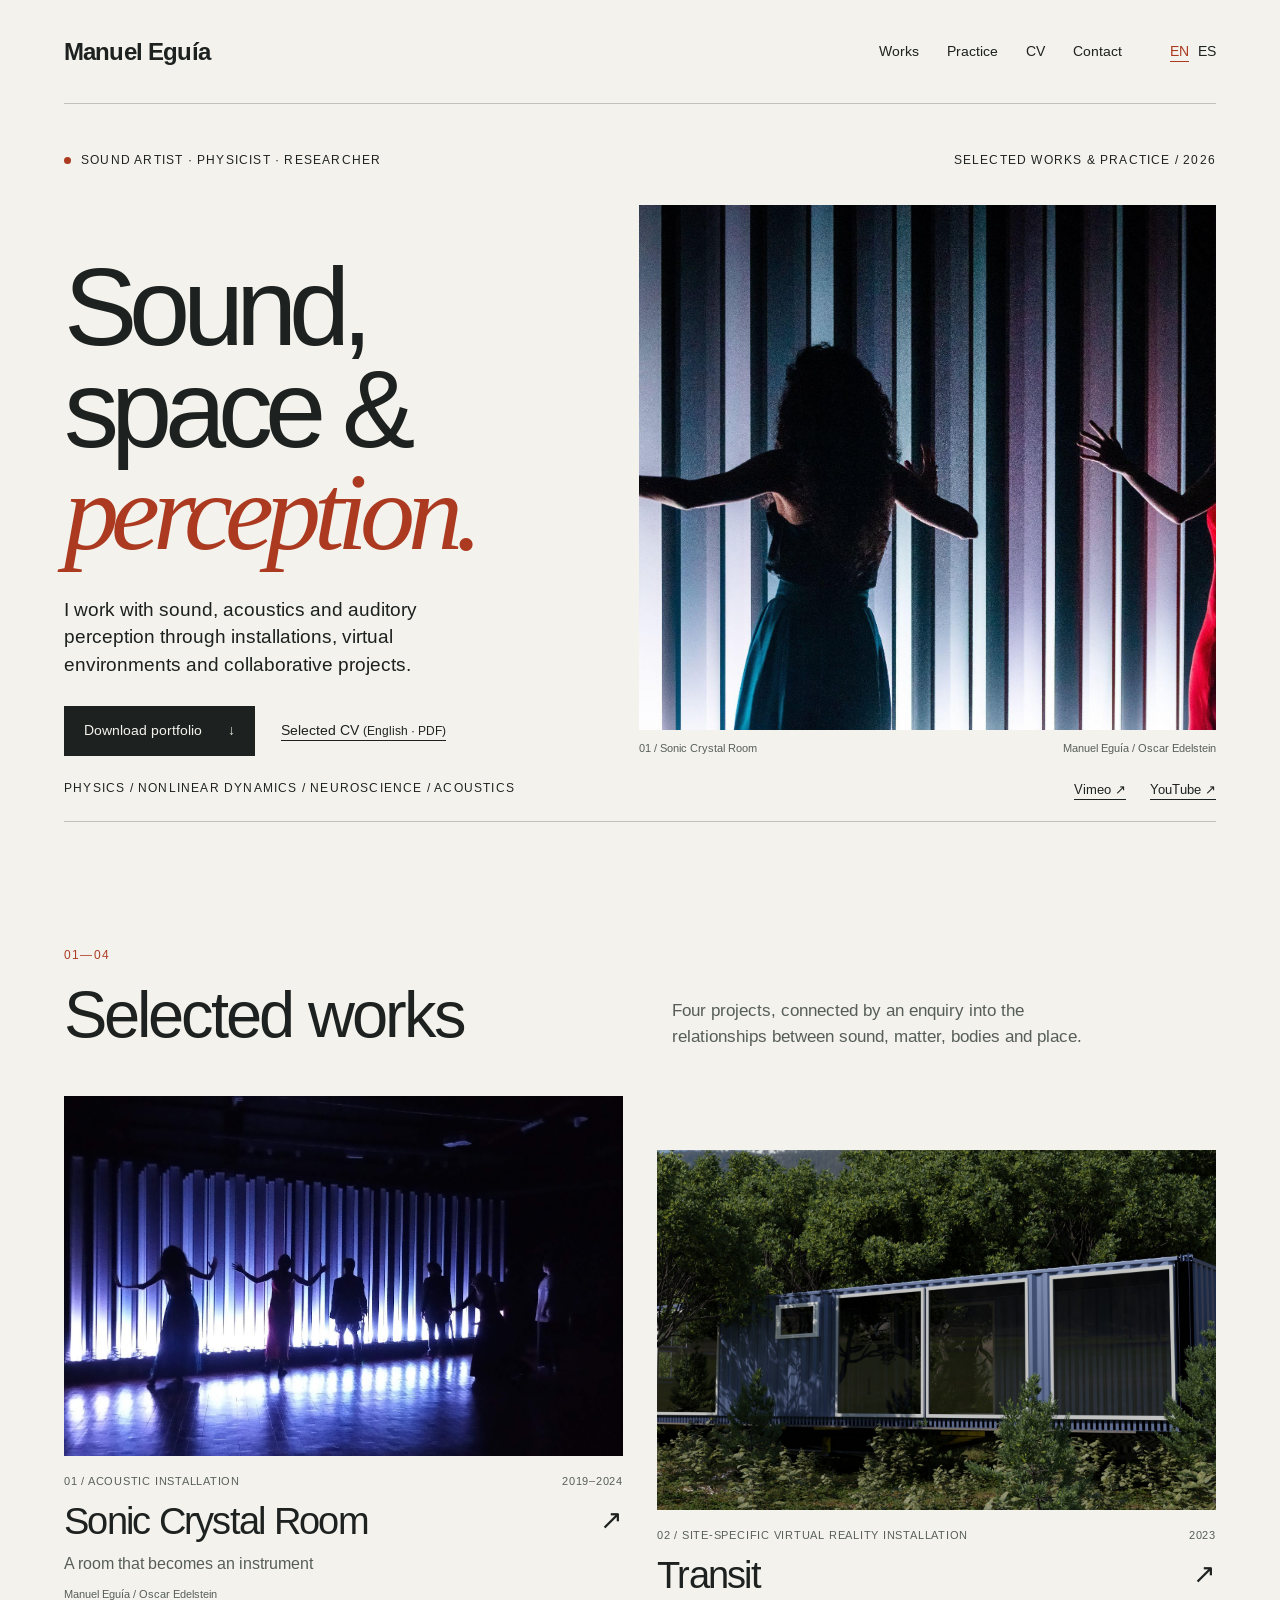
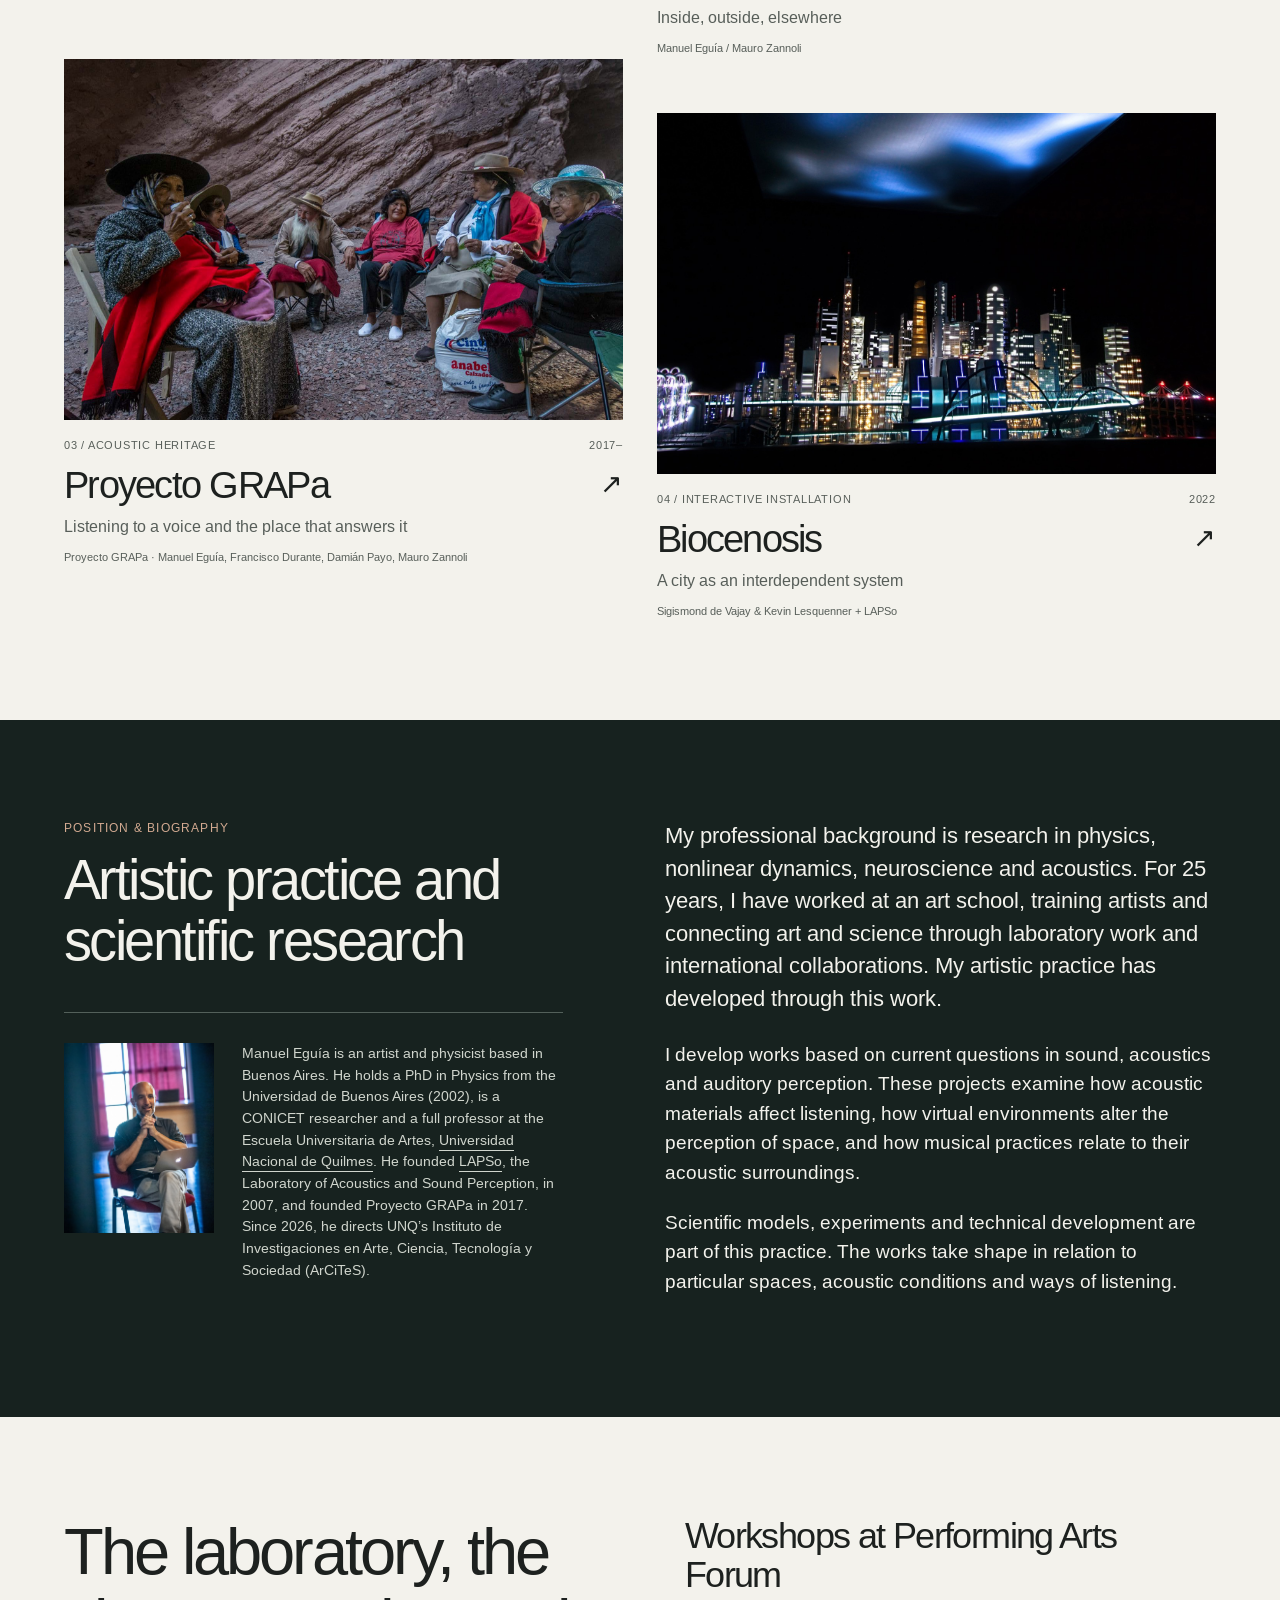
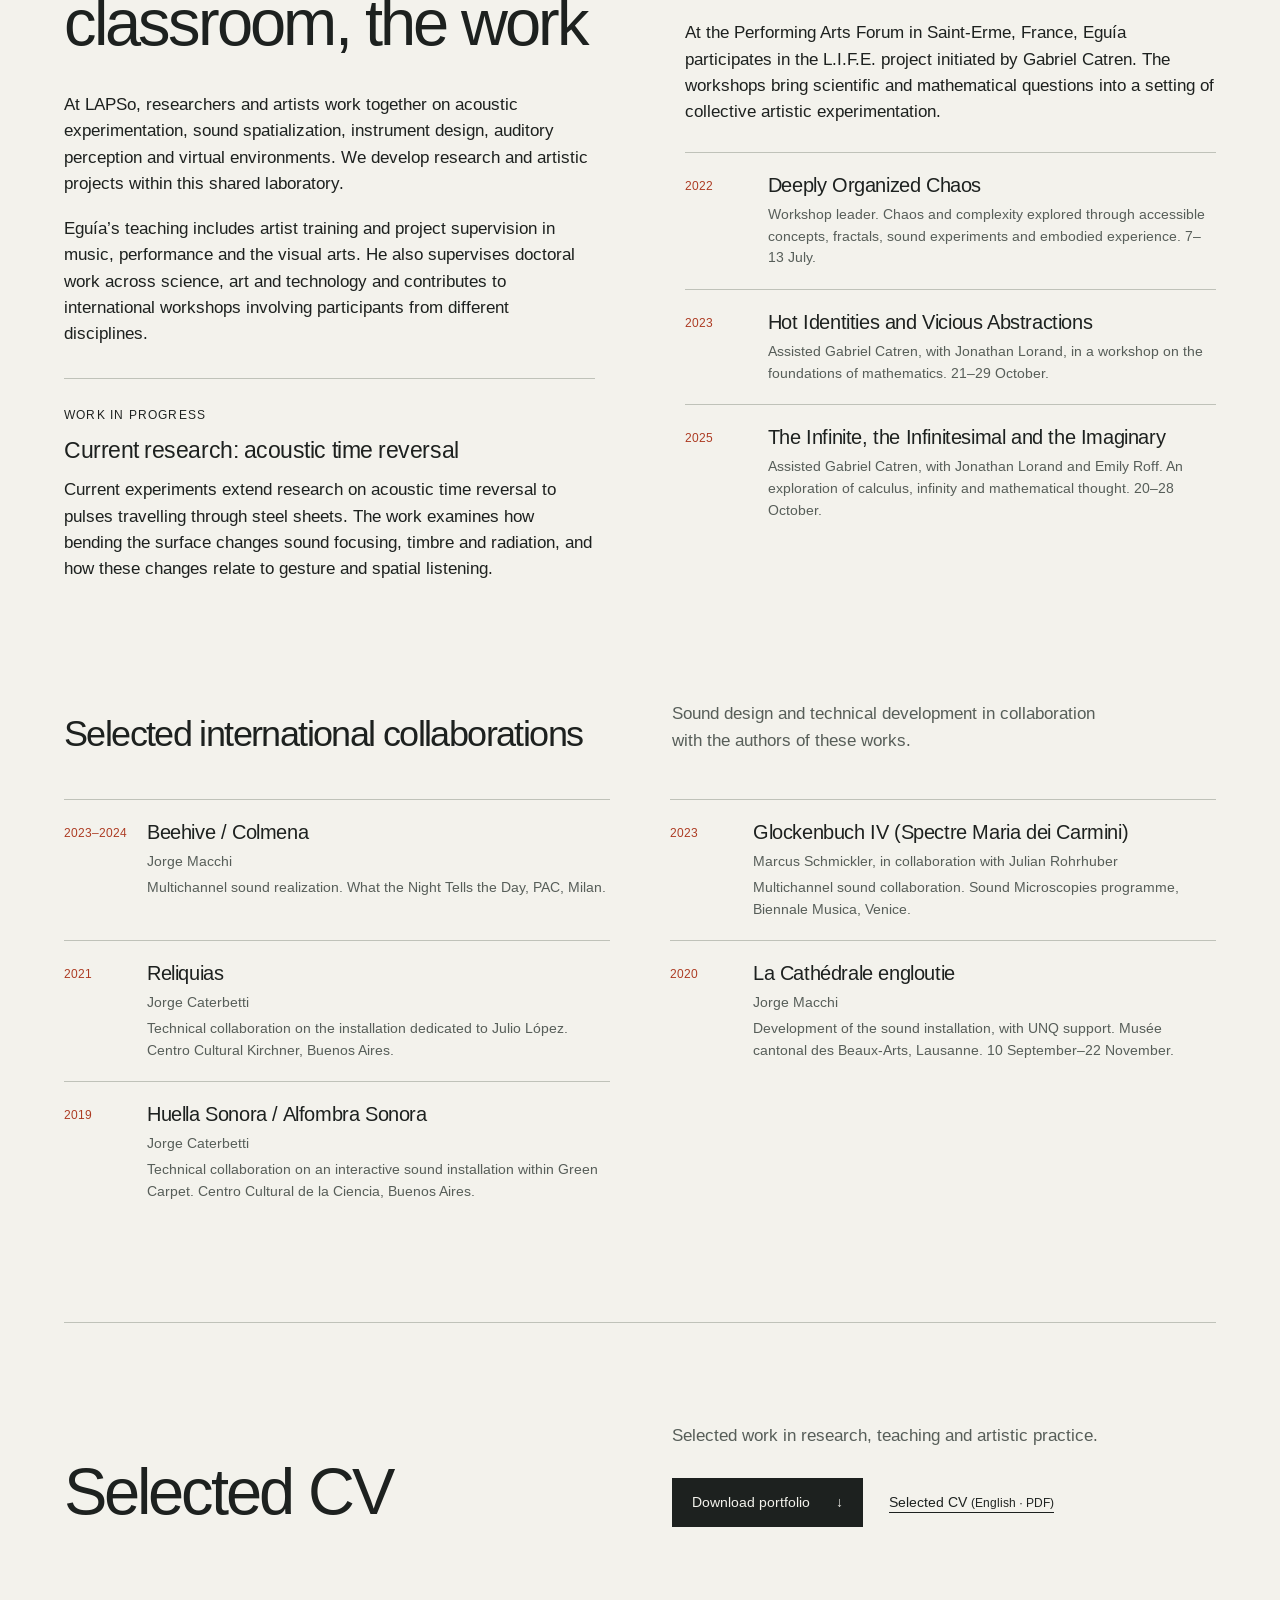
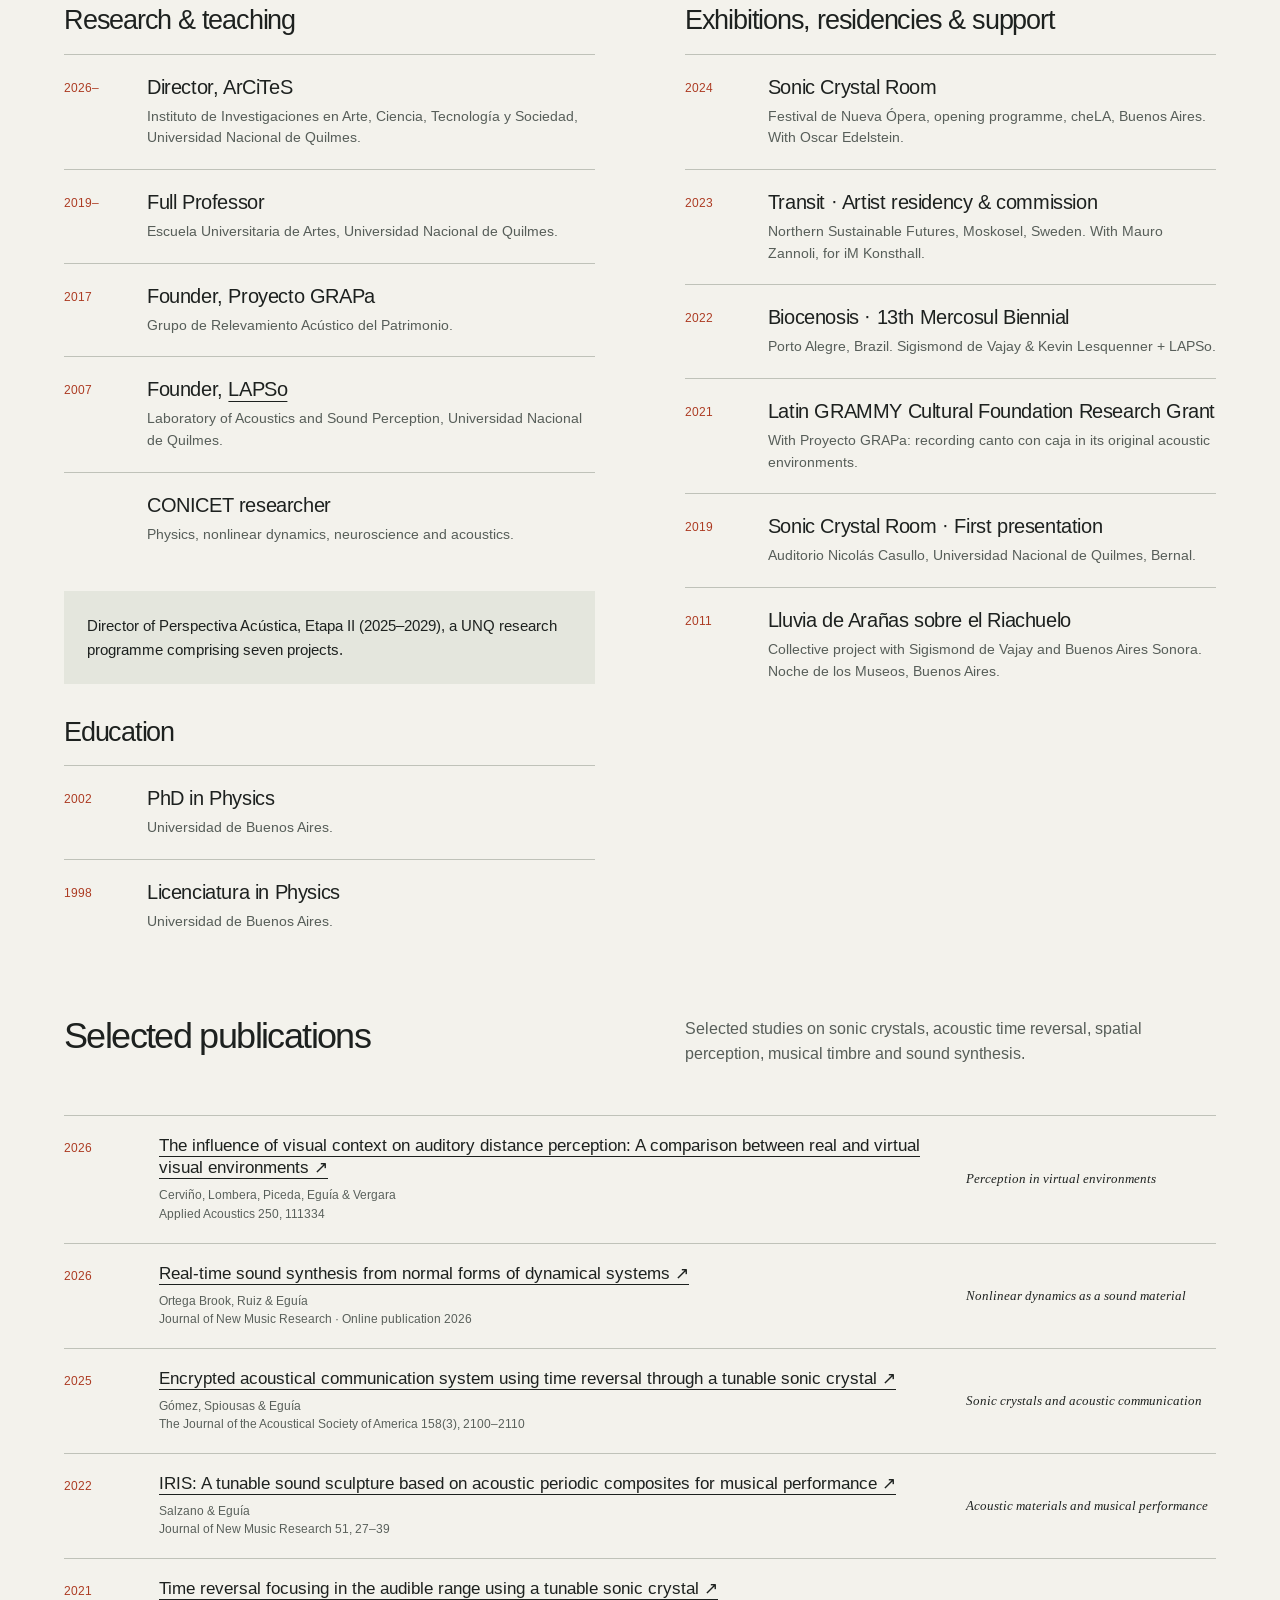
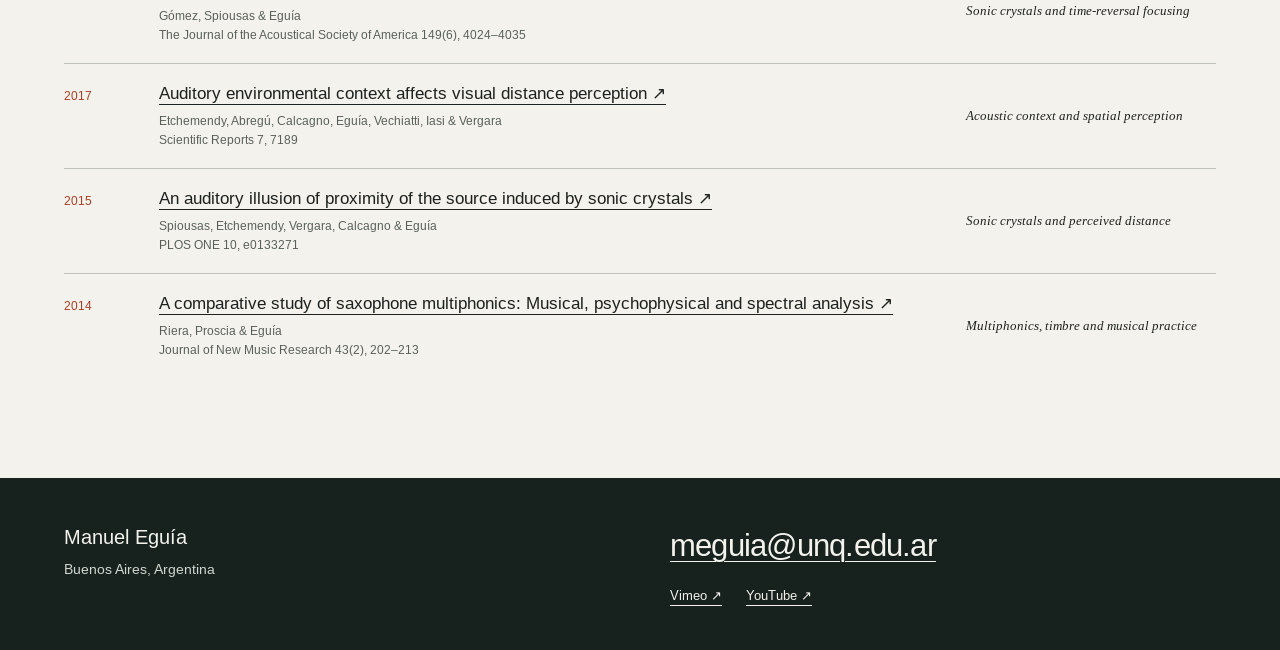
==== commit a53f1f4c: "Update project and institutional links across portfolio editions" ====
--- a/docs/index.html
+++ b/docs/index.html
@@ -1 +1 @@
-<!doctype html><html lang="en"><head><meta charset="utf-8"><meta name="viewport" content="width=device-width,initial-scale=1"><title>Manuel Eguía — Sound, space &amp; perception</title><meta name="description" content="I work with sound, acoustics and auditory perception through installations, virtual environments and collaborative projects."><meta name="theme-color" content="#f3f2ec"><link rel="canonical" href="https://meguia.github.io/dossier/"><link rel="alternate" hreflang="en" href="https://meguia.github.io/dossier/"><link rel="alternate" hreflang="es" href="https://meguia.github.io/dossier/es/"><meta property="og:type" content="website"><meta property="og:title" content="Manuel Eguía — Sound, space &amp; perception"><meta property="og:description" content="I work with sound, acoustics and auditory perception through installations, virtual environments and collaborative projects."><meta property="og:url" content="https://meguia.github.io/dossier/"><meta property="og:image" content="https://meguia.github.io/dossier/assets/images/sonic-performance.jpg"><meta name="twitter:card" content="summary_large_image"><link rel="stylesheet" href="assets/site.css"><script type="application/ld+json">{"@context": "https://schema.org", "@type": "Person", "name": "Manuel Camilo Eguía", "alternateName": "Manuel Eguía", "url": "https://meguia.github.io/dossier/", "jobTitle": "Sound artist · Physicist · Researcher", "sameAs": ["https://vimeo.com/meguia", "https://www.youtube.com/@manueleguia2915"]}</script></head><body><a class="skip" href="#main">Skip to content</a><div class="wrap"><header class="site-header" id="top"><a class="brand" href="">Manuel Eguía</a><nav class="nav" aria-label="Main"><a href="#works">Works</a><a href="#practice">Practice</a><a href="#cv">CV</a><a href="#contact">Contact</a><span class="lang" aria-label="Language"><a href="" lang="en" hreflang="en" aria-current="page">EN</a><a href="es/" lang="es" hreflang="es" >ES</a></span></nav></header></div><main id="main"><div class="wrap"><section class="hero"><div class="hero-top eyebrow"><span class="dot">Sound artist · Physicist · Researcher</span><span>Selected works &amp; practice / 2026</span></div><div class="hero-grid"><div><h1>Sound,<br>space &amp;<br><em>perception.</em></h1><p class="hero-text">I work with sound, acoustics and auditory perception through installations, virtual environments and collaborative projects.</p><div class="actions"><a class="button" href="downloads/Manuel-Eguia-Portfolio.pdf">Download portfolio <span aria-hidden="true">↓</span></a><a class="text-link" href="downloads/Manuel-Eguia-CV.pdf">Selected CV <small>(English · PDF)</small></a></div></div><figure><img src="assets/images/sonic-performer.jpg" alt="Performers silhouetted in front of a wall of illuminated columns in Sonic Crystal Room." class="hero-image" loading="eager" decoding="async"><figcaption class="caption"><span>01 / Sonic Crystal Room</span><span>Manuel Eguía / Oscar Edelstein</span></figcaption></figure></div><div class="hero-bottom"><span class="eyebrow">Physics / Nonlinear dynamics / Neuroscience / Acoustics</span><div class="channels"><a href="https://vimeo.com/meguia">Vimeo ↗</a><a href="https://www.youtube.com/@manueleguia2915">YouTube ↗</a></div></div></section><section class="section" id="works"><div class="section-heading"><div><p class="eyebrow">01—04</p><h2>Selected works</h2></div><p>Four projects, connected by an enquiry into the relationships between sound, matter, bodies and place.</p></div><div class="works-grid"><a class="work-card" href="works/sonic-crystal-room/"><img src="assets/images/sonic-performance.jpg" alt="Performers silhouetted in front of a wall of illuminated columns in Sonic Crystal Room." class="" loading="lazy" decoding="async"><div class="card-meta"><span>01 / Acoustic installation</span><span>2019–2024</span></div><div class="card-title"><h3>Sonic Crystal Room</h3><span class="arrow" aria-hidden="true">↗</span></div><div class="card-subtitle">A room that becomes an instrument</div><div class="card-credit">Manuel Eguía / Oscar Edelstein</div></a><a class="work-card" href="works/transit/"><img src="assets/images/transit-container.jpg" alt="The shipping-container gallery of Transit situated in a green forest landscape." class="" loading="lazy" decoding="async"><div class="card-meta"><span>02 / Site-specific virtual reality installation</span><span>2023</span></div><div class="card-title"><h3>Transit</h3><span class="arrow" aria-hidden="true">↗</span></div><div class="card-subtitle">Inside, outside, elsewhere</div><div class="card-credit">Manuel Eguía / Mauro Zannoli</div></a><a class="work-card" href="works/grapa/"><img src="assets/images/grapa-circle.jpg" alt="Copla singers seated in a circle with their cajas beneath the rock walls of the natural amphitheatre." class="" loading="lazy" decoding="async"><div class="card-meta"><span>03 / Acoustic heritage</span><span>2017–</span></div><div class="card-title"><h3>Proyecto GRAPa</h3><span class="arrow" aria-hidden="true">↗</span></div><div class="card-subtitle">Listening to a voice and the place that answers it</div><div class="card-credit">Proyecto GRAPa · Manuel Eguía, Francisco Durante, Damián Payo, Mauro Zannoli</div></a><a class="work-card" href="works/biocenosis/"><img src="assets/images/biocenosis.jpg" alt="Illuminated buildings in the city model of Biocenosis beneath a blue atmospheric projection." class="" loading="lazy" decoding="async"><div class="card-meta"><span>04 / Interactive installation</span><span>2022</span></div><div class="card-title"><h3>Biocenosis</h3><span class="arrow" aria-hidden="true">↗</span></div><div class="card-subtitle">A city as an interdependent system</div><div class="card-credit">Sigismond de Vajay &amp; Kevin Lesquenner + LAPSo</div></a></div></section></div><section class="statement-section section" id="practice"><div class="wrap statement-grid"><div><p class="eyebrow">Position & biography</p><h2>Artistic practice and scientific research</h2><div class="portrait-row"><img src="assets/images/portrait.jpg" alt="Manuel Eguía" class="" loading="lazy" decoding="async"><p>Manuel Eguía is an artist and physicist based in Buenos Aires. He holds a PhD in Physics from the Universidad de Buenos Aires (2002), is a CONICET researcher and a full professor at the Escuela Universitaria de Artes, Universidad Nacional de Quilmes. He founded LAPSo, the Laboratory of Acoustics and Sound Perception, in 2007, and founded Proyecto GRAPa in 2017. Since 2026, he directs UNQ’s Instituto de Investigaciones en Arte, Ciencia, Tecnología y Sociedad (ArCiTeS).</p></div></div><div class="statement-copy"><p>My professional background is research in physics, nonlinear dynamics, neuroscience and acoustics. For 25 years, I have worked at an art school, training artists and connecting art and science through laboratory work and international collaborations. My artistic practice has developed through this work.</p><p>I develop works based on current questions in sound, acoustics and auditory perception. These projects examine how acoustic materials affect listening, how virtual environments alter the perception of space, and how musical practices relate to their acoustic surroundings.</p><p>Scientific models, experiments and technical development are part of this practice. The works take shape in relation to particular spaces, acoustic conditions and ways of listening.</p></div></div></section><div class="wrap"><section class="section practice-grid"><div><h2>The laboratory, the classroom, the work</h2><p>At LAPSo, researchers and artists work together on acoustic experimentation, sound spatialization, instrument design, auditory perception and virtual environments. We develop research and artistic projects within this shared laboratory.</p><p>Eguía’s teaching includes artist training and project supervision in music, performance and the visual arts. He also supervises doctoral work across science, art and technology and contributes to international workshops involving participants from different disciplines.</p><div class="current"><p class="eyebrow">Work in progress</p><h4>Current research: acoustic time reversal</h4><p>Current experiments extend research on acoustic time reversal to pulses travelling through steel sheets. The work examines how bending the surface changes sound focusing, timbre and radiation, and how these changes relate to gesture and spatial listening.</p></div></div><div><h3>Workshops at Performing Arts Forum</h3><p>At the Performing Arts Forum in Saint-Erme, France, Eguía participates in the L.I.F.E. project initiated by Gabriel Catren. The workshops bring scientific and mathematical questions into a setting of collective artistic experimentation.</p><ul class="list"><li><span class="year">2022</span><div><h4>Deeply Organized Chaos</h4><p>Workshop leader. Chaos and complexity explored through accessible concepts, fractals, sound experiments and embodied experience. 7–13 July.</p></div></li><li><span class="year">2023</span><div><h4>Hot Identities and Vicious Abstractions</h4><p>Assisted Gabriel Catren, with Jonathan Lorand, in a workshop on the foundations of mathematics. 21–29 October.</p></div></li><li><span class="year">2025</span><div><h4>The Infinite, the Infinitesimal and the Imaginary</h4><p>Assisted Gabriel Catren, with Jonathan Lorand and Emily Roff. An exploration of calculus, infinity and mathematical thought. 20–28 October.</p></div></li></ul><a class="text-link" href="https://www.pa-f.net/book/export/html/47">Performing Arts Forum ↗</a></div></section><section class="section collab-section"><div class="section-heading"><h3>Selected international collaborations</h3><p>Sound design and technical development in collaboration with the authors of these works.</p></div><ul class="list collab-list"><li><span class="year">2023–2024</span><div><h4>Beehive / Colmena</h4><p>Jorge Macchi</p><p>Multichannel sound realization. What the Night Tells the Day, PAC, Milan.</p></div></li><li><span class="year">2023</span><div><h4><a href="https://www.labiennale.org/en/music/2023/music-performances/marcus-schmickler-glockenbuch-iv-spectre-maria-dei-carmini">Glockenbuch IV (Spectre Maria dei Carmini)</a></h4><p>Marcus Schmickler, in collaboration with Julian Rohrhuber</p><p>Multichannel sound collaboration. Sound Microscopies programme, Biennale Musica, Venice.</p></div></li><li><span class="year">2021</span><div><h4>Reliquias</h4><p>Jorge Caterbetti</p><p>Technical collaboration on the installation dedicated to Julio López. Centro Cultural Kirchner, Buenos Aires.</p></div></li><li><span class="year">2020</span><div><h4>La Cathédrale engloutie</h4><p>Jorge Macchi</p><p>Development of the sound installation, with UNQ support. Musée cantonal des Beaux-Arts, Lausanne. 10 September–22 November.</p></div></li><li><span class="year">2019</span><div><h4>Huella Sonora / Alfombra Sonora</h4><p>Jorge Caterbetti</p><p>Technical collaboration on an interactive sound installation within Green Carpet. Centro Cultural de la Ciencia, Buenos Aires.</p></div></li></ul></section><section class="section cv-section" id="cv"><div class="section-heading"><h2>Selected CV</h2><div><p>Selected work in research, teaching and artistic practice.</p><div class="actions"><a class="button" href="downloads/Manuel-Eguia-Portfolio.pdf">Download portfolio <span aria-hidden="true">↓</span></a><a class="text-link" href="downloads/Manuel-Eguia-CV.pdf">Selected CV <small>(English · PDF)</small></a></div></div></div><div class="cv-columns"><div><h3>Research &amp; teaching</h3><ul class="list"><li><span class="year">2026–</span><div><h4>Director, ArCiTeS</h4><p>Instituto de Investigaciones en Arte, Ciencia, Tecnología y Sociedad, Universidad Nacional de Quilmes.</p></div></li><li><span class="year">2019–</span><div><h4>Full Professor</h4><p>Escuela Universitaria de Artes, Universidad Nacional de Quilmes.</p></div></li><li><span class="year">2017</span><div><h4>Founder, Proyecto GRAPa</h4><p>Grupo de Relevamiento Acústico del Patrimonio.</p></div></li><li><span class="year">2007</span><div><h4>Founder, LAPSo</h4><p>Laboratory of Acoustics and Sound Perception, Universidad Nacional de Quilmes.</p></div></li><li><span class="year"></span><div><h4>CONICET researcher</h4><p>Physics, nonlinear dynamics, neuroscience and acoustics.</p></div></li></ul><p class="programme">Director of Perspectiva Acústica, Etapa II (2025–2029), a UNQ research programme comprising seven projects.</p><h3>Education</h3><ul class="list"><li><span class="year">2002</span><div><h4>PhD in Physics</h4><p>Universidad de Buenos Aires.</p></div></li><li><span class="year">1998</span><div><h4>Licenciatura in Physics</h4><p>Universidad de Buenos Aires.</p></div></li></ul></div><div><h3>Exhibitions, residencies &amp; support</h3><ul class="list"><li><span class="year">2024</span><div><h4>Sonic Crystal Room</h4><p>Festival de Nueva Ópera, opening programme, cheLA, Buenos Aires. With Oscar Edelstein.</p></div></li><li><span class="year">2023</span><div><h4>Transit · Artist residency &amp; commission</h4><p>Northern Sustainable Futures, Moskosel, Sweden. With Mauro Zannoli, for iM Konsthall.</p></div></li><li><span class="year">2022</span><div><h4>Biocenosis · 13th Mercosul Biennial</h4><p>Porto Alegre, Brazil. Sigismond de Vajay &amp; Kevin Lesquenner + LAPSo.</p></div></li><li><span class="year">2021</span><div><h4>Latin GRAMMY Cultural Foundation Research Grant</h4><p>With Proyecto GRAPa: recording canto con caja in its original acoustic environments.</p></div></li><li><span class="year">2019</span><div><h4>Sonic Crystal Room · First presentation</h4><p>Auditorio Nicolás Casullo, Universidad Nacional de Quilmes, Bernal.</p></div></li><li><span class="year">2011</span><div><h4>Lluvia de Arañas sobre el Riachuelo</h4><p>Collective project with Sigismond de Vajay and Buenos Aires Sonora. Noche de los Museos, Buenos Aires.</p></div></li></ul></div></div><div class="research"><div class="research-head"><h3>Selected publications</h3><p>Selected studies on sonic crystals, acoustic time reversal, spatial perception, musical timbre and sound synthesis.</p></div><ol class="publications"><li><span class="year">2026</span><div><div class="publication-title"><a href="https://doi.org/10.1016/j.apacoust.2026.111334">The influence of visual context on auditory distance perception: A comparison between real and virtual visual environments ↗</a></div><div class="publication-meta">Cerviño, Lombera, Piceda, Eguía &amp; Vergara<br>Applied Acoustics 250, 111334</div></div><span class="publication-theme">Perception in virtual environments</span></li><li><span class="year">2026</span><div><div class="publication-title"><a href="https://doi.org/10.1080/09298215.2026.2634043">Real-time sound synthesis from normal forms of dynamical systems ↗</a></div><div class="publication-meta">Ortega Brook, Ruiz &amp; Eguía<br>Journal of New Music Research · Online publication 2026</div></div><span class="publication-theme">Nonlinear dynamics as a sound material</span></li><li><span class="year">2025</span><div><div class="publication-title"><a href="https://doi.org/10.1121/10.0039245">Encrypted acoustical communication system using time reversal through a tunable sonic crystal ↗</a></div><div class="publication-meta">Gómez, Spiousas &amp; Eguía<br>The Journal of the Acoustical Society of America 158(3), 2100–2110</div></div><span class="publication-theme">Sonic crystals and acoustic communication</span></li><li><span class="year">2022</span><div><div class="publication-title"><a href="https://doi.org/10.1080/09298215.2022.2049313">IRIS: A tunable sound sculpture based on acoustic periodic composites for musical performance ↗</a></div><div class="publication-meta">Salzano &amp; Eguía<br>Journal of New Music Research 51, 27–39</div></div><span class="publication-theme">Acoustic materials and musical performance</span></li><li><span class="year">2021</span><div><div class="publication-title"><a href="https://doi.org/10.1121/10.0005196">Time reversal focusing in the audible range using a tunable sonic crystal ↗</a></div><div class="publication-meta">Gómez, Spiousas &amp; Eguía<br>The Journal of the Acoustical Society of America 149(6), 4024–4035</div></div><span class="publication-theme">Sonic crystals and time-reversal focusing</span></li><li><span class="year">2017</span><div><div class="publication-title"><a href="https://doi.org/10.1038/s41598-017-06495-3">Auditory environmental context affects visual distance perception ↗</a></div><div class="publication-meta">Etchemendy, Abregú, Calcagno, Eguía, Vechiatti, Iasi &amp; Vergara<br>Scientific Reports 7, 7189</div></div><span class="publication-theme">Acoustic context and spatial perception</span></li><li><span class="year">2015</span><div><div class="publication-title"><a href="https://doi.org/10.1371/journal.pone.0133271">An auditory illusion of proximity of the source induced by sonic crystals ↗</a></div><div class="publication-meta">Spiousas, Etchemendy, Vergara, Calcagno &amp; Eguía<br>PLOS ONE 10, e0133271</div></div><span class="publication-theme">Sonic crystals and perceived distance</span></li><li><span class="year">2014</span><div><div class="publication-title"><a href="https://doi.org/10.1080/09298215.2013.860993">A comparative study of saxophone multiphonics: Musical, psychophysical and spectral analysis ↗</a></div><div class="publication-meta">Riera, Proscia &amp; Eguía<br>Journal of New Music Research 43(2), 202–213</div></div><span class="publication-theme">Multiphonics, timbre and musical practice</span></li></ol></div></section></div></main><footer class="contact-section" id="contact" aria-label="Contact"><div class="contact-grid"><div><p class="contact-name">Manuel Eguía</p><p class="contact-location">Buenos Aires, Argentina</p></div><address><a class="email" href="mailto:meguia@unq.edu.ar">meguia@unq.edu.ar</a><div class="channels"><a href="https://vimeo.com/meguia">Vimeo ↗</a><a href="https://www.youtube.com/@manueleguia2915">YouTube ↗</a></div></address></div></footer></body></html>+<!doctype html><html lang="en"><head><meta charset="utf-8"><meta name="viewport" content="width=device-width,initial-scale=1"><title>Manuel Eguía — Sound, space &amp; perception</title><meta name="description" content="I work with sound, acoustics and auditory perception through installations, virtual environments and collaborative projects."><meta name="theme-color" content="#f3f2ec"><link rel="canonical" href="https://meguia.github.io/dossier/"><link rel="alternate" hreflang="en" href="https://meguia.github.io/dossier/"><link rel="alternate" hreflang="es" href="https://meguia.github.io/dossier/es/"><meta property="og:type" content="website"><meta property="og:title" content="Manuel Eguía — Sound, space &amp; perception"><meta property="og:description" content="I work with sound, acoustics and auditory perception through installations, virtual environments and collaborative projects."><meta property="og:url" content="https://meguia.github.io/dossier/"><meta property="og:image" content="https://meguia.github.io/dossier/assets/images/sonic-performance.jpg"><meta name="twitter:card" content="summary_large_image"><link rel="stylesheet" href="assets/site.css"><script type="application/ld+json">{"@context": "https://schema.org", "@type": "Person", "name": "Manuel Camilo Eguía", "alternateName": "Manuel Eguía", "url": "https://meguia.github.io/dossier/", "jobTitle": "Sound artist · Physicist · Researcher", "sameAs": ["https://vimeo.com/meguia", "https://www.youtube.com/@manueleguia2915"]}</script></head><body><a class="skip" href="#main">Skip to content</a><div class="wrap"><header class="site-header" id="top"><a class="brand" href="">Manuel Eguía</a><nav class="nav" aria-label="Main"><a href="#works">Works</a><a href="#practice">Practice</a><a href="#cv">CV</a><a href="#contact">Contact</a><span class="lang" aria-label="Language"><a href="" lang="en" hreflang="en" aria-current="page">EN</a><a href="es/" lang="es" hreflang="es" >ES</a></span></nav></header></div><main id="main"><div class="wrap"><section class="hero"><div class="hero-top eyebrow"><span class="dot">Sound artist · Physicist · Researcher</span><span>Selected works &amp; practice / 2026</span></div><div class="hero-grid"><div><h1>Sound,<br>space &amp;<br><em>perception.</em></h1><p class="hero-text">I work with sound, acoustics and auditory perception through installations, virtual environments and collaborative projects.</p><div class="actions"><a class="button" href="downloads/Manuel-Eguia-Portfolio.pdf">Download portfolio <span aria-hidden="true">↓</span></a><a class="text-link" href="downloads/Manuel-Eguia-CV.pdf">Selected CV <small>(English · PDF)</small></a></div></div><figure><img src="assets/images/sonic-performer.jpg" alt="Performers silhouetted in front of a wall of illuminated columns in Sonic Crystal Room." class="hero-image" loading="eager" decoding="async"><figcaption class="caption"><span>01 / Sonic Crystal Room</span><span>Manuel Eguía / Oscar Edelstein</span></figcaption></figure></div><div class="hero-bottom"><span class="eyebrow">Physics / Nonlinear dynamics / Neuroscience / Acoustics</span><div class="channels"><a href="https://vimeo.com/meguia">Vimeo ↗</a><a href="https://www.youtube.com/@manueleguia2915">YouTube ↗</a></div></div></section><section class="section" id="works"><div class="section-heading"><div><p class="eyebrow">01—04</p><h2>Selected works</h2></div><p>Four projects, connected by an enquiry into the relationships between sound, matter, bodies and place.</p></div><div class="works-grid"><a class="work-card" href="works/sonic-crystal-room/"><img src="assets/images/sonic-performance.jpg" alt="Performers silhouetted in front of a wall of illuminated columns in Sonic Crystal Room." class="" loading="lazy" decoding="async"><div class="card-meta"><span>01 / Acoustic installation</span><span>2019–2024</span></div><div class="card-title"><h3>Sonic Crystal Room</h3><span class="arrow" aria-hidden="true">↗</span></div><div class="card-subtitle">A room that becomes an instrument</div><div class="card-credit">Manuel Eguía / Oscar Edelstein</div></a><a class="work-card" href="works/transit/"><img src="assets/images/transit-container.jpg" alt="The shipping-container gallery of Transit situated in a green forest landscape." class="" loading="lazy" decoding="async"><div class="card-meta"><span>02 / Site-specific virtual reality installation</span><span>2023</span></div><div class="card-title"><h3>Transit</h3><span class="arrow" aria-hidden="true">↗</span></div><div class="card-subtitle">Inside, outside, elsewhere</div><div class="card-credit">Manuel Eguía / Mauro Zannoli</div></a><a class="work-card" href="works/grapa/"><img src="assets/images/grapa-circle.jpg" alt="Copla singers seated in a circle with their cajas beneath the rock walls of the natural amphitheatre." class="" loading="lazy" decoding="async"><div class="card-meta"><span>03 / Acoustic heritage</span><span>2017–</span></div><div class="card-title"><h3>Proyecto GRAPa</h3><span class="arrow" aria-hidden="true">↗</span></div><div class="card-subtitle">Listening to a voice and the place that answers it</div><div class="card-credit">Proyecto GRAPa · Manuel Eguía, Francisco Durante, Damián Payo, Mauro Zannoli</div></a><a class="work-card" href="works/biocenosis/"><img src="assets/images/biocenosis.jpg" alt="Illuminated buildings in the city model of Biocenosis beneath a blue atmospheric projection." class="" loading="lazy" decoding="async"><div class="card-meta"><span>04 / Interactive installation</span><span>2022</span></div><div class="card-title"><h3>Biocenosis</h3><span class="arrow" aria-hidden="true">↗</span></div><div class="card-subtitle">A city as an interdependent system</div><div class="card-credit">Sigismond de Vajay &amp; Kevin Lesquenner + LAPSo</div></a></div></section></div><section class="statement-section section" id="practice"><div class="wrap statement-grid"><div><p class="eyebrow">Position & biography</p><h2>Artistic practice and scientific research</h2><div class="portrait-row"><img src="assets/images/portrait.jpg" alt="Manuel Eguía" class="" loading="lazy" decoding="async"><p>Manuel Eguía is an artist and physicist based in Buenos Aires. He holds a PhD in Physics from the Universidad de Buenos Aires (2002), is a CONICET researcher and a full professor at the Escuela Universitaria de Artes, <a class="institution-link" href="https://www.unq.edu.ar/">Universidad Nacional de Quilmes</a>. He founded <a class="institution-link" href="https://lapso.org/">LAPSo</a>, the Laboratory of Acoustics and Sound Perception, in 2007, and founded Proyecto GRAPa in 2017. Since 2026, he directs UNQ’s Instituto de Investigaciones en Arte, Ciencia, Tecnología y Sociedad (ArCiTeS).</p></div></div><div class="statement-copy"><p>My professional background is research in physics, nonlinear dynamics, neuroscience and acoustics. For 25 years, I have worked at an art school, training artists and connecting art and science through laboratory work and international collaborations. My artistic practice has developed through this work.</p><p>I develop works based on current questions in sound, acoustics and auditory perception. These projects examine how acoustic materials affect listening, how virtual environments alter the perception of space, and how musical practices relate to their acoustic surroundings.</p><p>Scientific models, experiments and technical development are part of this practice. The works take shape in relation to particular spaces, acoustic conditions and ways of listening.</p></div></div></section><div class="wrap"><section class="section practice-grid"><div><h2>The laboratory, the classroom, the work</h2><p>At LAPSo, researchers and artists work together on acoustic experimentation, sound spatialization, instrument design, auditory perception and virtual environments. We develop research and artistic projects within this shared laboratory.</p><p>Eguía’s teaching includes artist training and project supervision in music, performance and the visual arts. He also supervises doctoral work across science, art and technology and contributes to international workshops involving participants from different disciplines.</p><div class="current"><p class="eyebrow">Work in progress</p><h4>Current research: acoustic time reversal</h4><p>Current experiments extend research on acoustic time reversal to pulses travelling through steel sheets. The work examines how bending the surface changes sound focusing, timbre and radiation, and how these changes relate to gesture and spatial listening.</p></div></div><div><h3>Workshops at Performing Arts Forum</h3><p>At the Performing Arts Forum in Saint-Erme, France, Eguía participates in the L.I.F.E. project initiated by Gabriel Catren. The workshops bring scientific and mathematical questions into a setting of collective artistic experimentation.</p><ul class="list"><li><span class="year">2022</span><div><h4>Deeply Organized Chaos</h4><p>Workshop leader. Chaos and complexity explored through accessible concepts, fractals, sound experiments and embodied experience. 7–13 July.</p></div></li><li><span class="year">2023</span><div><h4>Hot Identities and Vicious Abstractions</h4><p>Assisted Gabriel Catren, with Jonathan Lorand, in a workshop on the foundations of mathematics. 21–29 October.</p></div></li><li><span class="year">2025</span><div><h4>The Infinite, the Infinitesimal and the Imaginary</h4><p>Assisted Gabriel Catren, with Jonathan Lorand and Emily Roff. An exploration of calculus, infinity and mathematical thought. 20–28 October.</p></div></li></ul></div></section><section class="section collab-section"><div class="section-heading"><h3>Selected international collaborations</h3><p>Sound design and technical development in collaboration with the authors of these works.</p></div><ul class="list collab-list"><li><span class="year">2023–2024</span><div><h4>Beehive / Colmena</h4><p>Jorge Macchi</p><p>Multichannel sound realization. What the Night Tells the Day, PAC, Milan.</p></div></li><li><span class="year">2023</span><div><h4>Glockenbuch IV (Spectre Maria dei Carmini)</h4><p>Marcus Schmickler, in collaboration with Julian Rohrhuber</p><p>Multichannel sound collaboration. Sound Microscopies programme, Biennale Musica, Venice.</p></div></li><li><span class="year">2021</span><div><h4>Reliquias</h4><p>Jorge Caterbetti</p><p>Technical collaboration on the installation dedicated to Julio López. Centro Cultural Kirchner, Buenos Aires.</p></div></li><li><span class="year">2020</span><div><h4>La Cathédrale engloutie</h4><p>Jorge Macchi</p><p>Development of the sound installation, with UNQ support. Musée cantonal des Beaux-Arts, Lausanne. 10 September–22 November.</p></div></li><li><span class="year">2019</span><div><h4>Huella Sonora / Alfombra Sonora</h4><p>Jorge Caterbetti</p><p>Technical collaboration on an interactive sound installation within Green Carpet. Centro Cultural de la Ciencia, Buenos Aires.</p></div></li></ul></section><section class="section cv-section" id="cv"><div class="section-heading"><h2>Selected CV</h2><div><p>Selected work in research, teaching and artistic practice.</p><div class="actions"><a class="button" href="downloads/Manuel-Eguia-Portfolio.pdf">Download portfolio <span aria-hidden="true">↓</span></a><a class="text-link" href="downloads/Manuel-Eguia-CV.pdf">Selected CV <small>(English · PDF)</small></a></div></div></div><div class="cv-columns"><div><h3>Research &amp; teaching</h3><ul class="list"><li><span class="year">2026–</span><div><h4>Director, ArCiTeS</h4><p>Instituto de Investigaciones en Arte, Ciencia, Tecnología y Sociedad, Universidad Nacional de Quilmes.</p></div></li><li><span class="year">2019–</span><div><h4>Full Professor</h4><p>Escuela Universitaria de Artes, Universidad Nacional de Quilmes.</p></div></li><li><span class="year">2017</span><div><h4>Founder, Proyecto GRAPa</h4><p>Grupo de Relevamiento Acústico del Patrimonio.</p></div></li><li><span class="year">2007</span><div><h4>Founder, <a class="institution-link" href="https://lapso.org/">LAPSo</a></h4><p>Laboratory of Acoustics and Sound Perception, Universidad Nacional de Quilmes.</p></div></li><li><span class="year"></span><div><h4>CONICET researcher</h4><p>Physics, nonlinear dynamics, neuroscience and acoustics.</p></div></li></ul><p class="programme">Director of Perspectiva Acústica, Etapa II (2025–2029), a UNQ research programme comprising seven projects.</p><h3>Education</h3><ul class="list"><li><span class="year">2002</span><div><h4>PhD in Physics</h4><p>Universidad de Buenos Aires.</p></div></li><li><span class="year">1998</span><div><h4>Licenciatura in Physics</h4><p>Universidad de Buenos Aires.</p></div></li></ul></div><div><h3>Exhibitions, residencies &amp; support</h3><ul class="list"><li><span class="year">2024</span><div><h4>Sonic Crystal Room</h4><p>Festival de Nueva Ópera, opening programme, cheLA, Buenos Aires. With Oscar Edelstein.</p></div></li><li><span class="year">2023</span><div><h4>Transit · Artist residency &amp; commission</h4><p>Northern Sustainable Futures, Moskosel, Sweden. With Mauro Zannoli, for iM Konsthall.</p></div></li><li><span class="year">2022</span><div><h4>Biocenosis · 13th Mercosul Biennial</h4><p>Porto Alegre, Brazil. Sigismond de Vajay &amp; Kevin Lesquenner + LAPSo.</p></div></li><li><span class="year">2021</span><div><h4>Latin GRAMMY Cultural Foundation Research Grant</h4><p>With Proyecto GRAPa: recording canto con caja in its original acoustic environments.</p></div></li><li><span class="year">2019</span><div><h4>Sonic Crystal Room · First presentation</h4><p>Auditorio Nicolás Casullo, Universidad Nacional de Quilmes, Bernal.</p></div></li><li><span class="year">2011</span><div><h4>Lluvia de Arañas sobre el Riachuelo</h4><p>Collective project with Sigismond de Vajay and Buenos Aires Sonora. Noche de los Museos, Buenos Aires.</p></div></li></ul></div></div><div class="research"><div class="research-head"><h3>Selected publications</h3><p>Selected studies on sonic crystals, acoustic time reversal, spatial perception, musical timbre and sound synthesis.</p></div><ol class="publications"><li><span class="year">2026</span><div><div class="publication-title"><a href="https://doi.org/10.1016/j.apacoust.2026.111334">The influence of visual context on auditory distance perception: A comparison between real and virtual visual environments ↗</a></div><div class="publication-meta">Cerviño, Lombera, Piceda, Eguía &amp; Vergara<br>Applied Acoustics 250, 111334</div></div><span class="publication-theme">Perception in virtual environments</span></li><li><span class="year">2026</span><div><div class="publication-title"><a href="https://doi.org/10.1080/09298215.2026.2634043">Real-time sound synthesis from normal forms of dynamical systems ↗</a></div><div class="publication-meta">Ortega Brook, Ruiz &amp; Eguía<br>Journal of New Music Research · Online publication 2026</div></div><span class="publication-theme">Nonlinear dynamics as a sound material</span></li><li><span class="year">2025</span><div><div class="publication-title"><a href="https://doi.org/10.1121/10.0039245">Encrypted acoustical communication system using time reversal through a tunable sonic crystal ↗</a></div><div class="publication-meta">Gómez, Spiousas &amp; Eguía<br>The Journal of the Acoustical Society of America 158(3), 2100–2110</div></div><span class="publication-theme">Sonic crystals and acoustic communication</span></li><li><span class="year">2022</span><div><div class="publication-title"><a href="https://doi.org/10.1080/09298215.2022.2049313">IRIS: A tunable sound sculpture based on acoustic periodic composites for musical performance ↗</a></div><div class="publication-meta">Salzano &amp; Eguía<br>Journal of New Music Research 51, 27–39</div></div><span class="publication-theme">Acoustic materials and musical performance</span></li><li><span class="year">2021</span><div><div class="publication-title"><a href="https://doi.org/10.1121/10.0005196">Time reversal focusing in the audible range using a tunable sonic crystal ↗</a></div><div class="publication-meta">Gómez, Spiousas &amp; Eguía<br>The Journal of the Acoustical Society of America 149(6), 4024–4035</div></div><span class="publication-theme">Sonic crystals and time-reversal focusing</span></li><li><span class="year">2017</span><div><div class="publication-title"><a href="https://doi.org/10.1038/s41598-017-06495-3">Auditory environmental context affects visual distance perception ↗</a></div><div class="publication-meta">Etchemendy, Abregú, Calcagno, Eguía, Vechiatti, Iasi &amp; Vergara<br>Scientific Reports 7, 7189</div></div><span class="publication-theme">Acoustic context and spatial perception</span></li><li><span class="year">2015</span><div><div class="publication-title"><a href="https://doi.org/10.1371/journal.pone.0133271">An auditory illusion of proximity of the source induced by sonic crystals ↗</a></div><div class="publication-meta">Spiousas, Etchemendy, Vergara, Calcagno &amp; Eguía<br>PLOS ONE 10, e0133271</div></div><span class="publication-theme">Sonic crystals and perceived distance</span></li><li><span class="year">2014</span><div><div class="publication-title"><a href="https://doi.org/10.1080/09298215.2013.860993">A comparative study of saxophone multiphonics: Musical, psychophysical and spectral analysis ↗</a></div><div class="publication-meta">Riera, Proscia &amp; Eguía<br>Journal of New Music Research 43(2), 202–213</div></div><span class="publication-theme">Multiphonics, timbre and musical practice</span></li></ol></div></section></div></main><footer class="contact-section" id="contact" aria-label="Contact"><div class="contact-grid"><div><p class="contact-name">Manuel Eguía</p><p class="contact-location">Buenos Aires, Argentina</p></div><address><a class="email" href="mailto:meguia@unq.edu.ar">meguia@unq.edu.ar</a><div class="channels"><a href="https://vimeo.com/meguia">Vimeo ↗</a><a href="https://www.youtube.com/@manueleguia2915">YouTube ↗</a></div></address></div></footer></body></html>
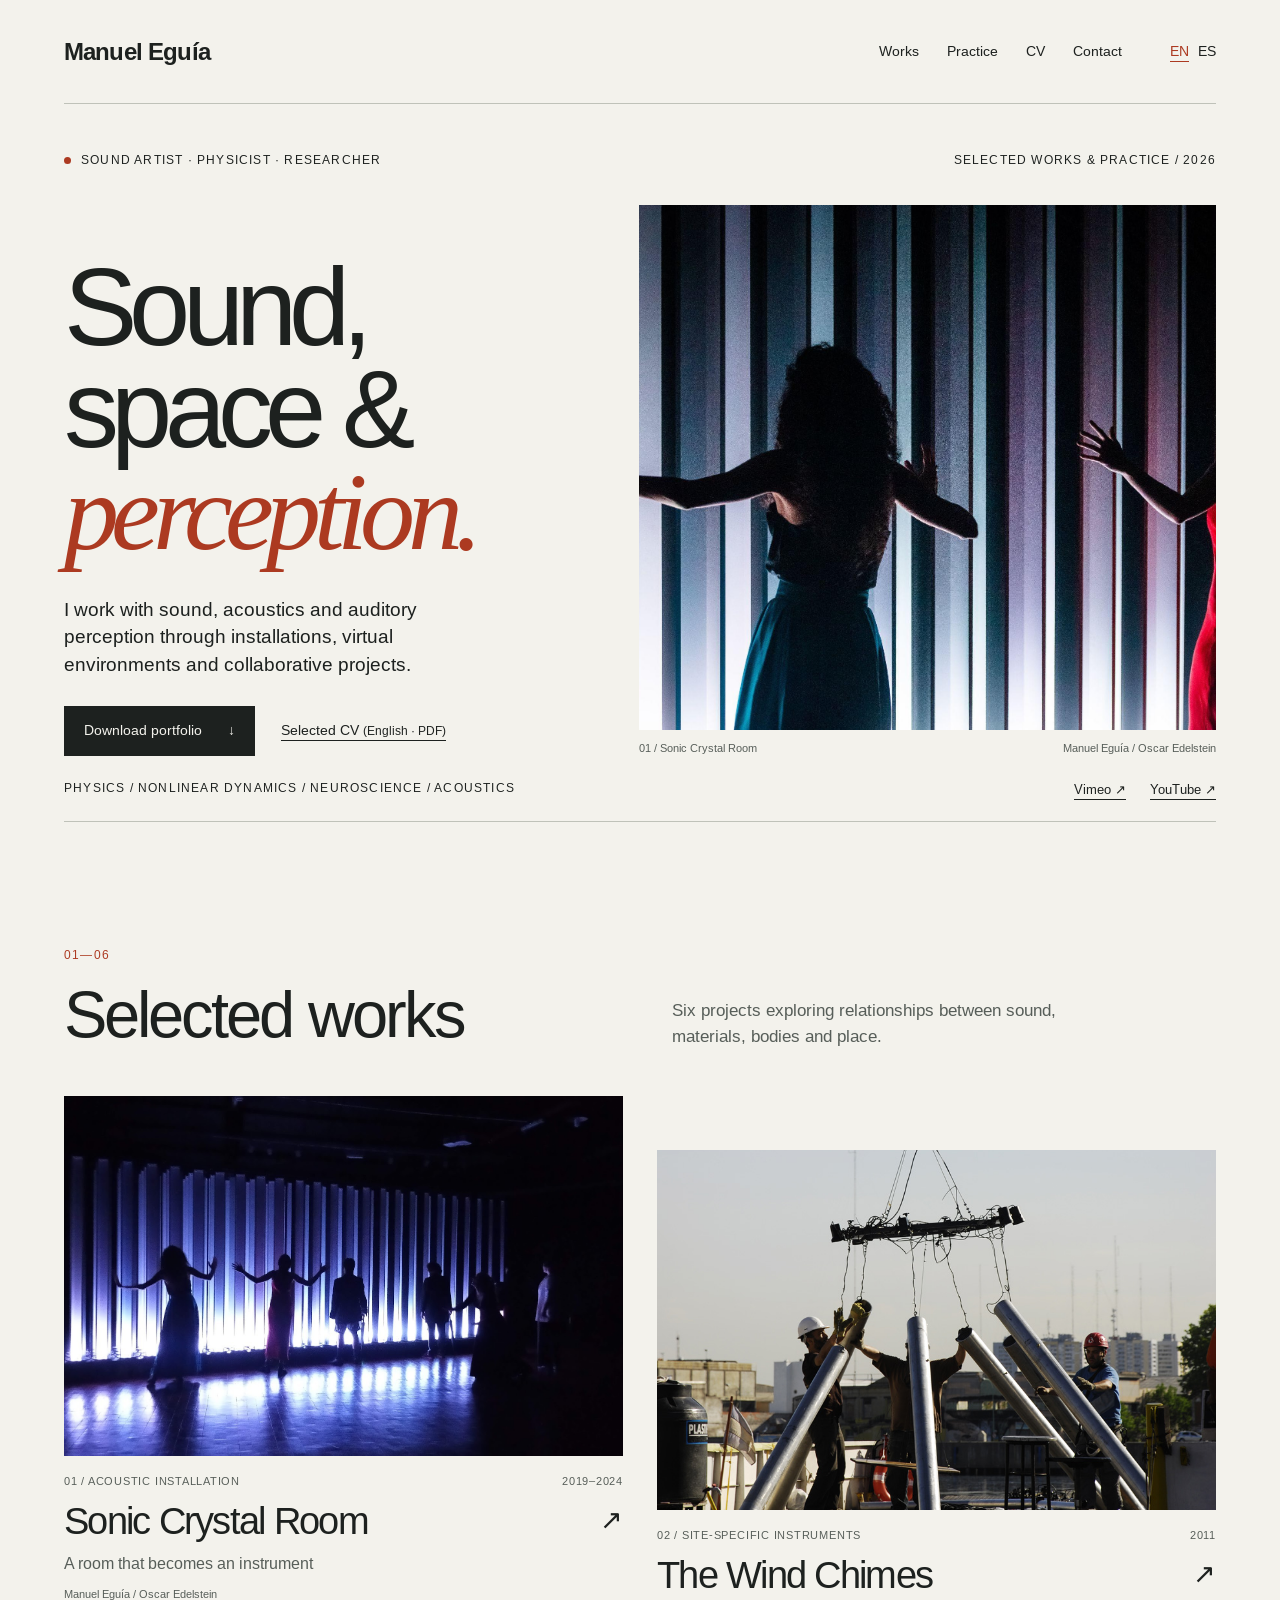
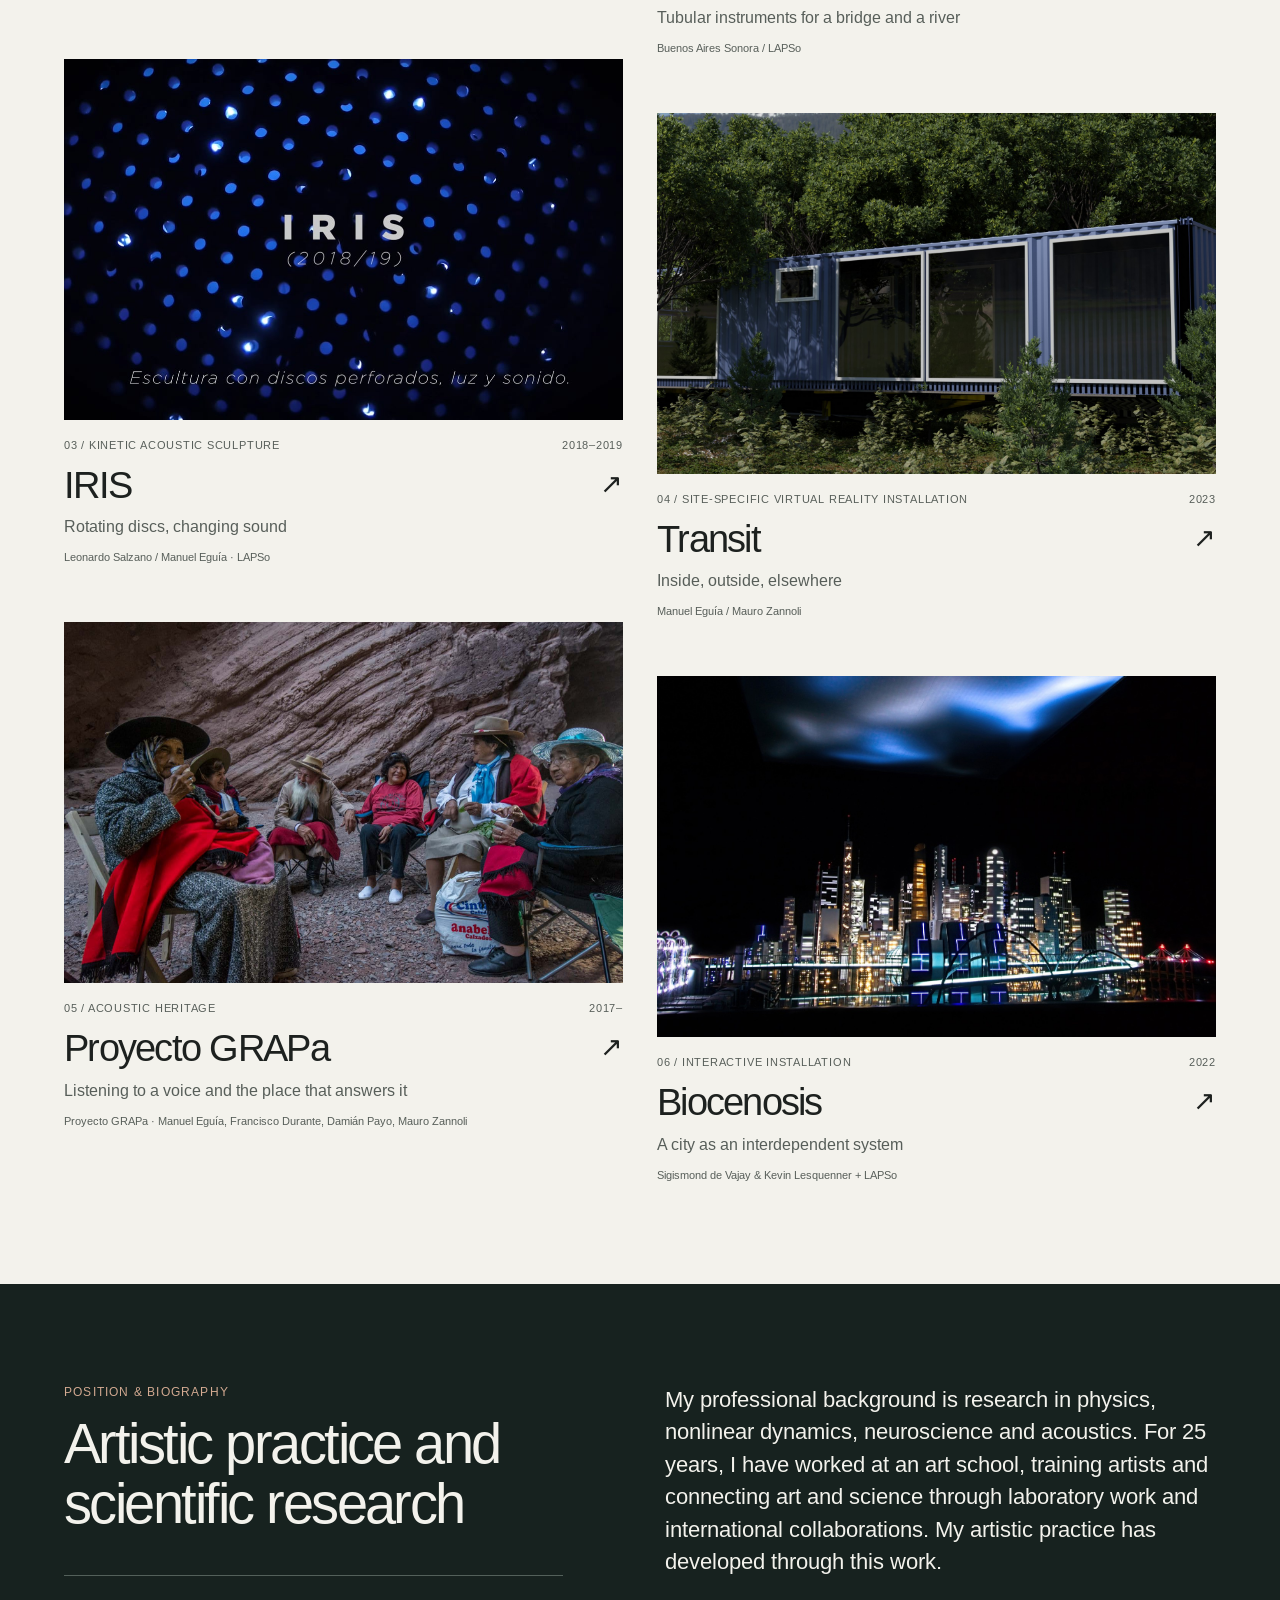
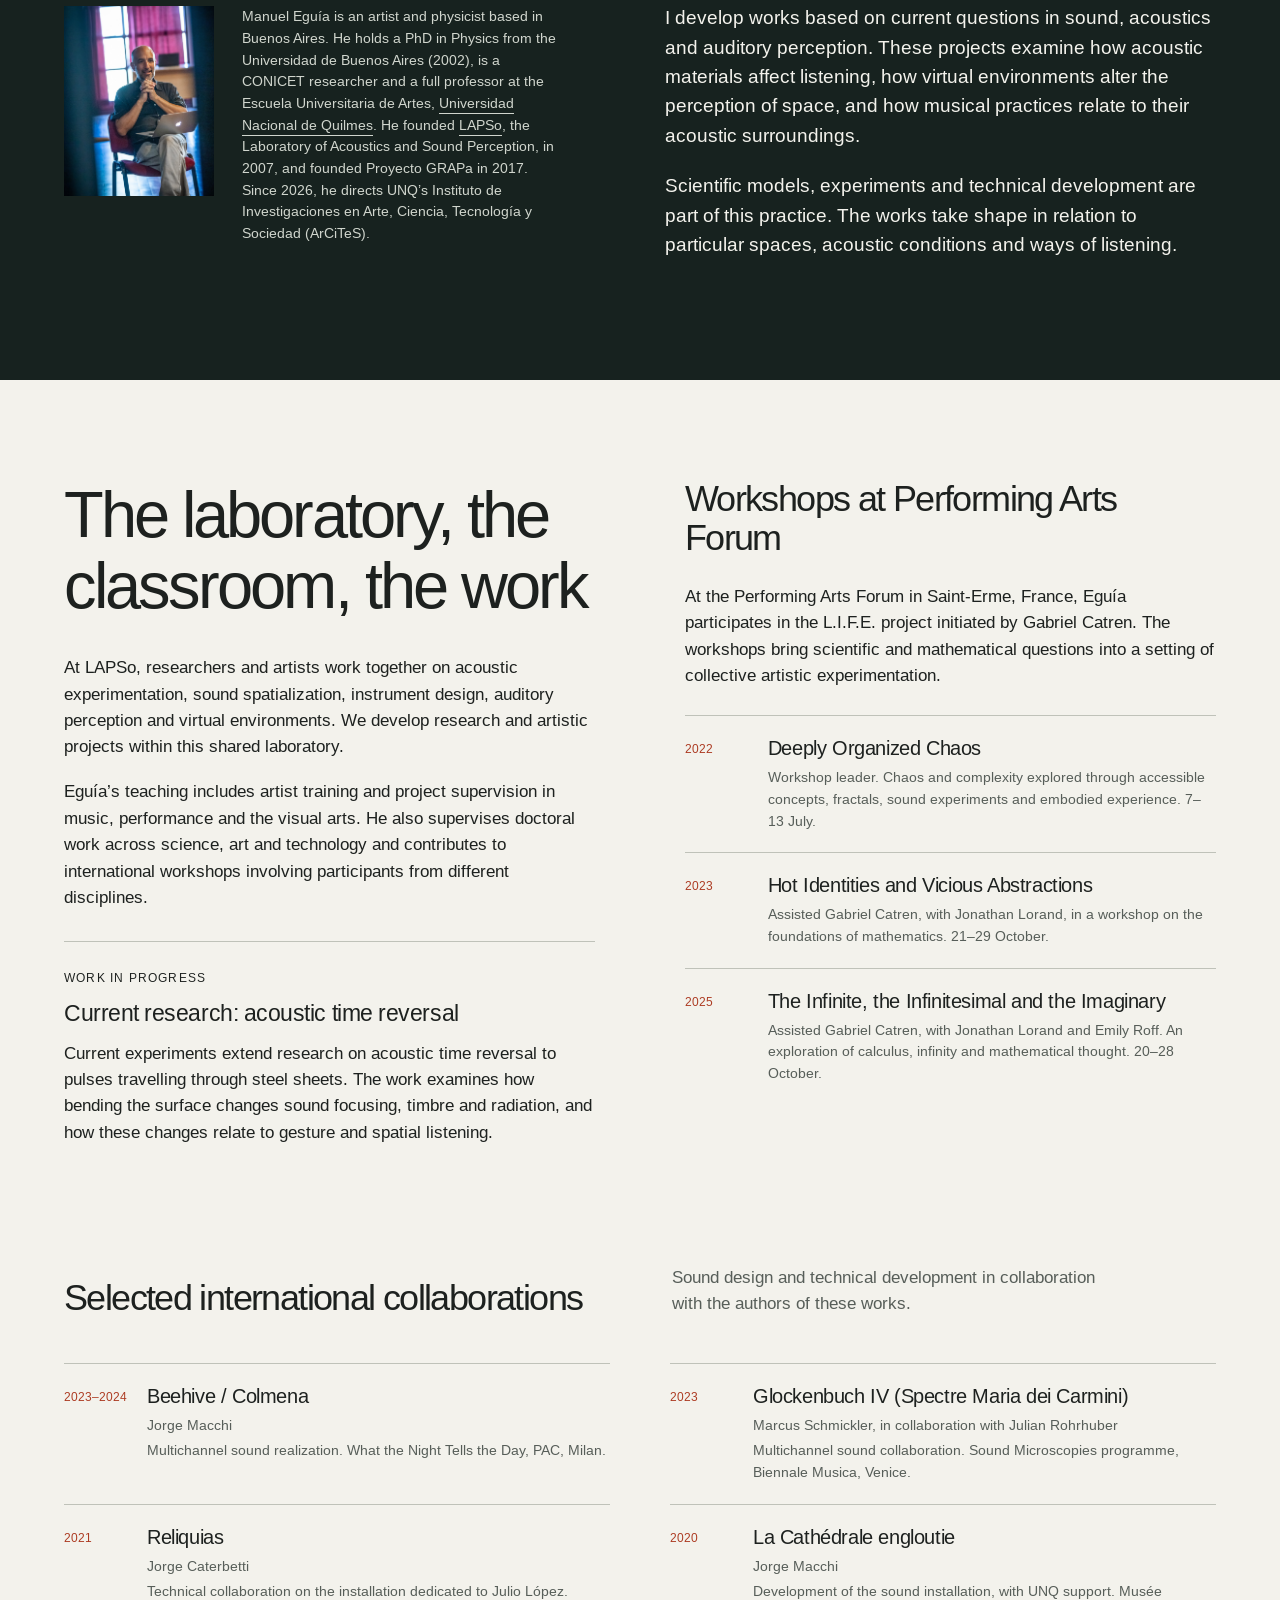
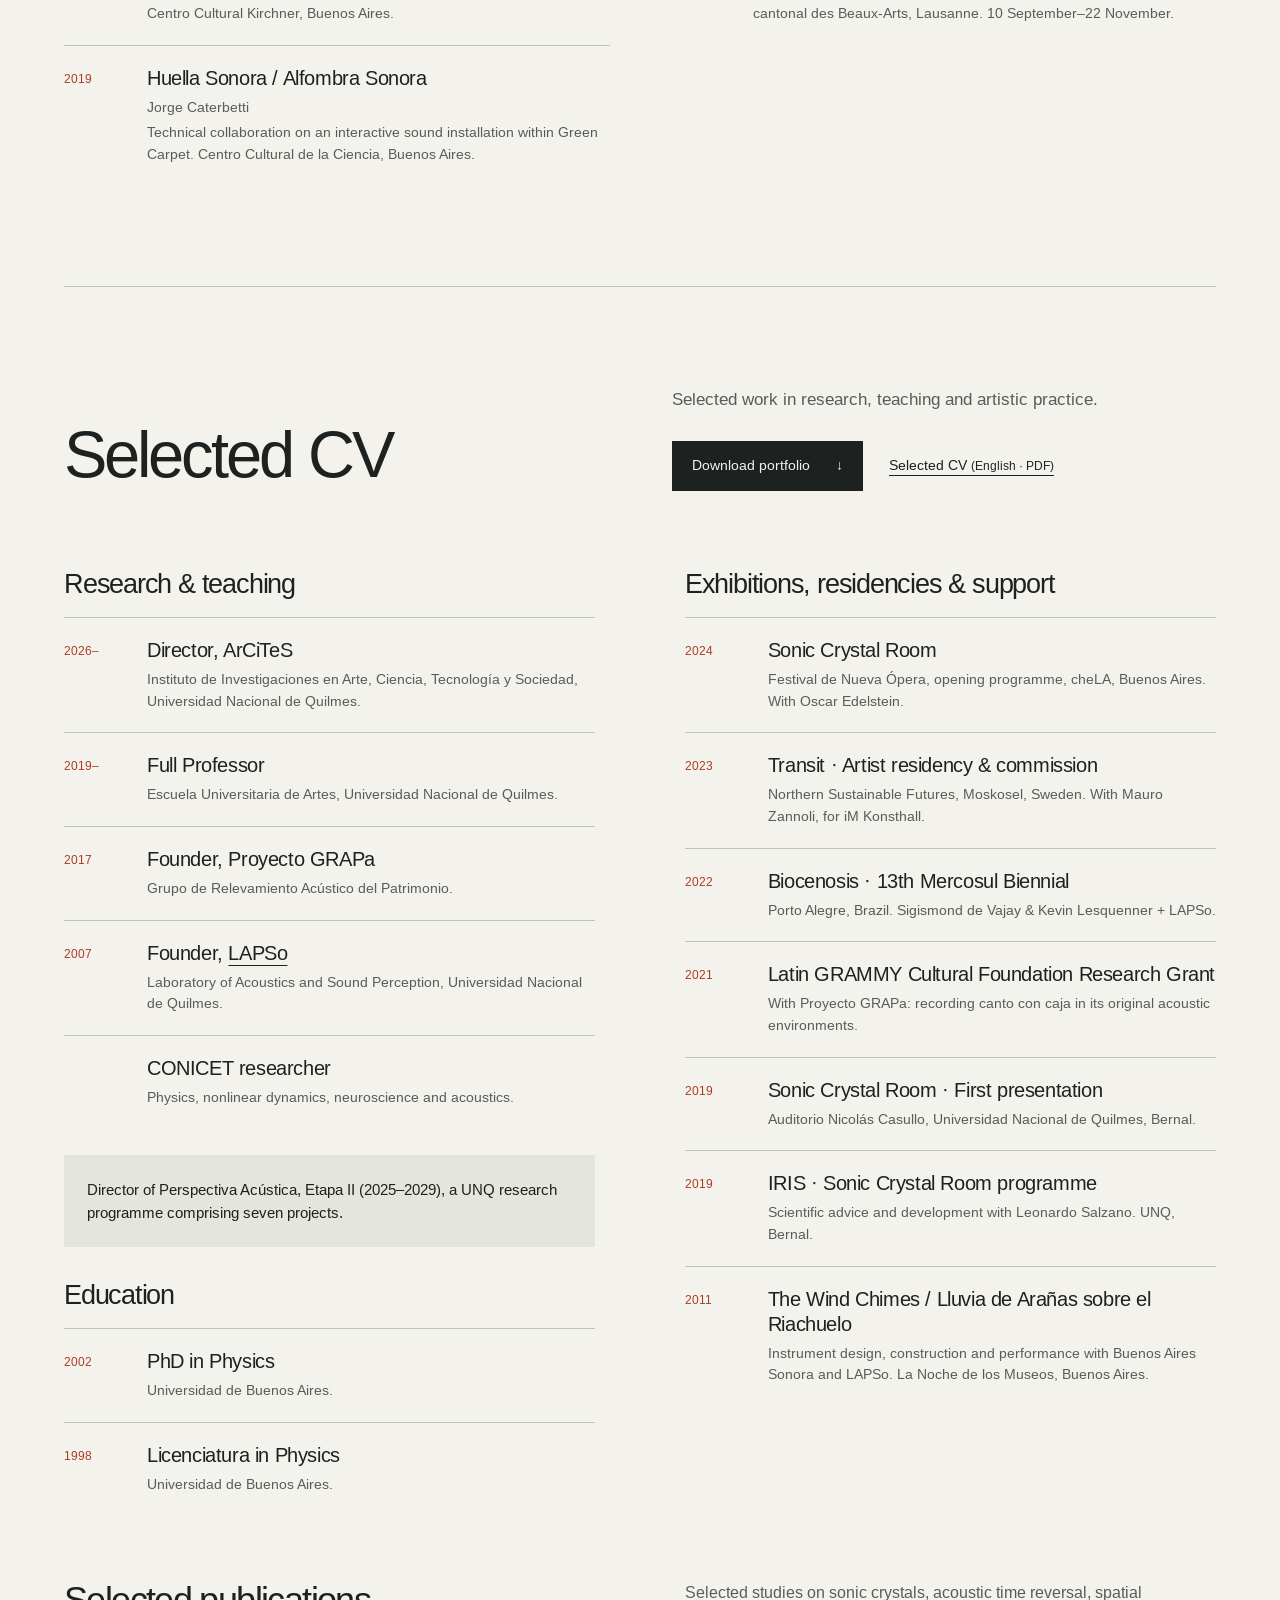
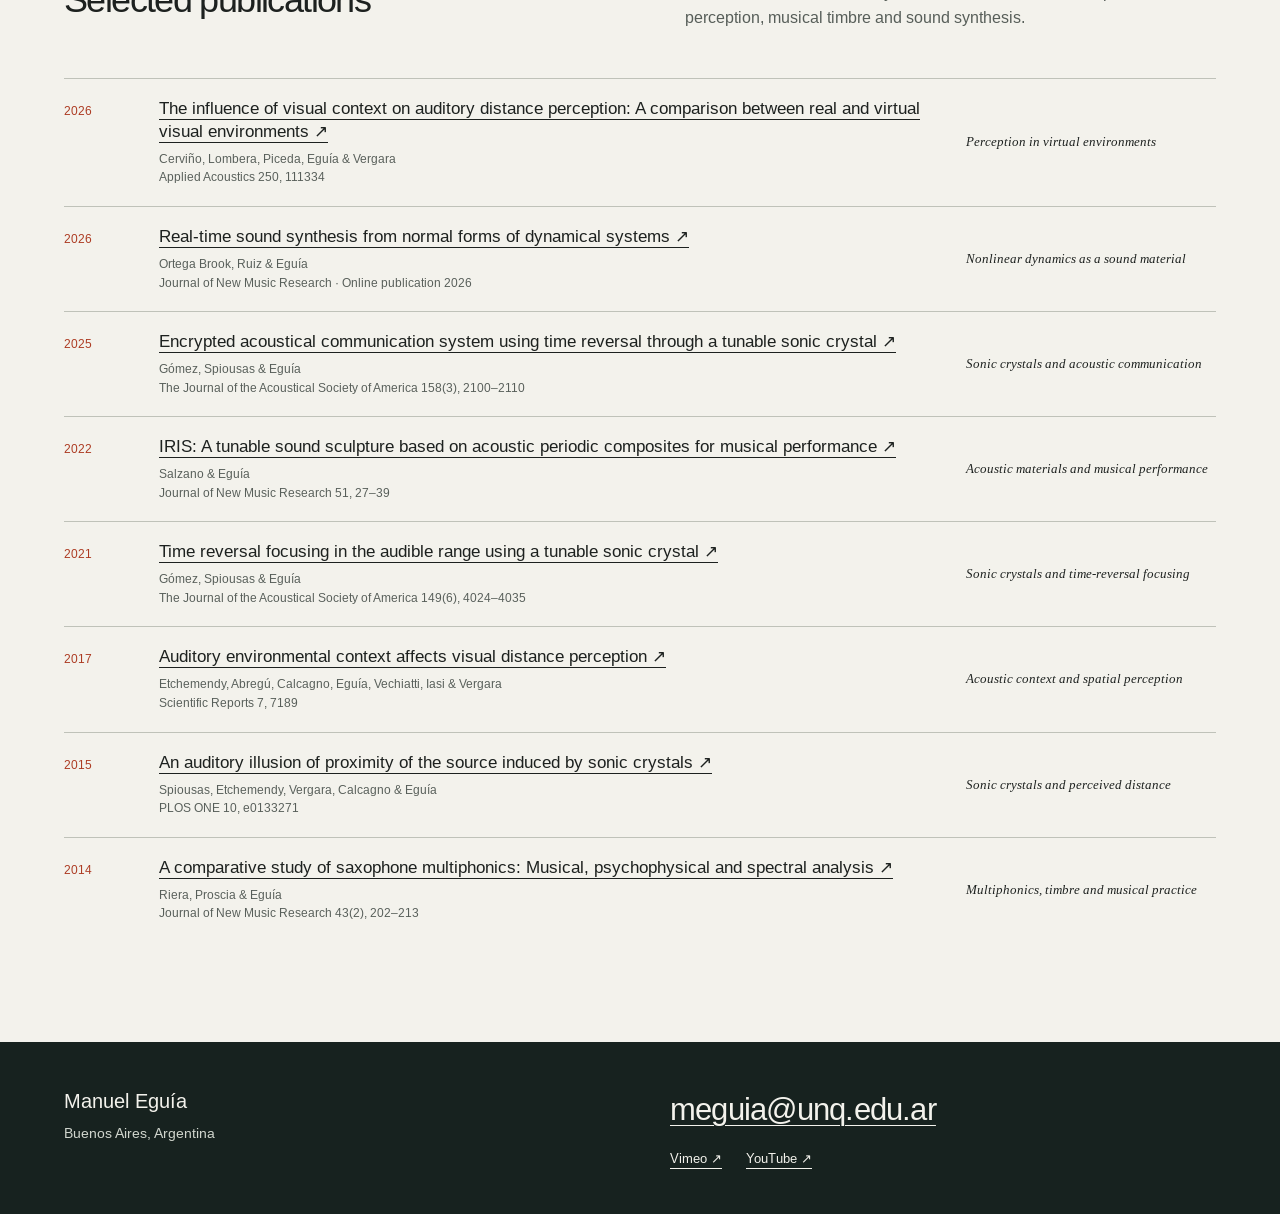
==== commit 84e05971: "Add Wind Chimes and IRIS projects with expanded video documentation" ====
--- a/docs/index.html
+++ b/docs/index.html
@@ -1 +1 @@
-<!doctype html><html lang="en"><head><meta charset="utf-8"><meta name="viewport" content="width=device-width,initial-scale=1"><title>Manuel Eguía — Sound, space &amp; perception</title><meta name="description" content="I work with sound, acoustics and auditory perception through installations, virtual environments and collaborative projects."><meta name="theme-color" content="#f3f2ec"><link rel="canonical" href="https://meguia.github.io/dossier/"><link rel="alternate" hreflang="en" href="https://meguia.github.io/dossier/"><link rel="alternate" hreflang="es" href="https://meguia.github.io/dossier/es/"><meta property="og:type" content="website"><meta property="og:title" content="Manuel Eguía — Sound, space &amp; perception"><meta property="og:description" content="I work with sound, acoustics and auditory perception through installations, virtual environments and collaborative projects."><meta property="og:url" content="https://meguia.github.io/dossier/"><meta property="og:image" content="https://meguia.github.io/dossier/assets/images/sonic-performance.jpg"><meta name="twitter:card" content="summary_large_image"><link rel="stylesheet" href="assets/site.css"><script type="application/ld+json">{"@context": "https://schema.org", "@type": "Person", "name": "Manuel Camilo Eguía", "alternateName": "Manuel Eguía", "url": "https://meguia.github.io/dossier/", "jobTitle": "Sound artist · Physicist · Researcher", "sameAs": ["https://vimeo.com/meguia", "https://www.youtube.com/@manueleguia2915"]}</script></head><body><a class="skip" href="#main">Skip to content</a><div class="wrap"><header class="site-header" id="top"><a class="brand" href="">Manuel Eguía</a><nav class="nav" aria-label="Main"><a href="#works">Works</a><a href="#practice">Practice</a><a href="#cv">CV</a><a href="#contact">Contact</a><span class="lang" aria-label="Language"><a href="" lang="en" hreflang="en" aria-current="page">EN</a><a href="es/" lang="es" hreflang="es" >ES</a></span></nav></header></div><main id="main"><div class="wrap"><section class="hero"><div class="hero-top eyebrow"><span class="dot">Sound artist · Physicist · Researcher</span><span>Selected works &amp; practice / 2026</span></div><div class="hero-grid"><div><h1>Sound,<br>space &amp;<br><em>perception.</em></h1><p class="hero-text">I work with sound, acoustics and auditory perception through installations, virtual environments and collaborative projects.</p><div class="actions"><a class="button" href="downloads/Manuel-Eguia-Portfolio.pdf">Download portfolio <span aria-hidden="true">↓</span></a><a class="text-link" href="downloads/Manuel-Eguia-CV.pdf">Selected CV <small>(English · PDF)</small></a></div></div><figure><img src="assets/images/sonic-performer.jpg" alt="Performers silhouetted in front of a wall of illuminated columns in Sonic Crystal Room." class="hero-image" loading="eager" decoding="async"><figcaption class="caption"><span>01 / Sonic Crystal Room</span><span>Manuel Eguía / Oscar Edelstein</span></figcaption></figure></div><div class="hero-bottom"><span class="eyebrow">Physics / Nonlinear dynamics / Neuroscience / Acoustics</span><div class="channels"><a href="https://vimeo.com/meguia">Vimeo ↗</a><a href="https://www.youtube.com/@manueleguia2915">YouTube ↗</a></div></div></section><section class="section" id="works"><div class="section-heading"><div><p class="eyebrow">01—04</p><h2>Selected works</h2></div><p>Four projects, connected by an enquiry into the relationships between sound, matter, bodies and place.</p></div><div class="works-grid"><a class="work-card" href="works/sonic-crystal-room/"><img src="assets/images/sonic-performance.jpg" alt="Performers silhouetted in front of a wall of illuminated columns in Sonic Crystal Room." class="" loading="lazy" decoding="async"><div class="card-meta"><span>01 / Acoustic installation</span><span>2019–2024</span></div><div class="card-title"><h3>Sonic Crystal Room</h3><span class="arrow" aria-hidden="true">↗</span></div><div class="card-subtitle">A room that becomes an instrument</div><div class="card-credit">Manuel Eguía / Oscar Edelstein</div></a><a class="work-card" href="works/transit/"><img src="assets/images/transit-container.jpg" alt="The shipping-container gallery of Transit situated in a green forest landscape." class="" loading="lazy" decoding="async"><div class="card-meta"><span>02 / Site-specific virtual reality installation</span><span>2023</span></div><div class="card-title"><h3>Transit</h3><span class="arrow" aria-hidden="true">↗</span></div><div class="card-subtitle">Inside, outside, elsewhere</div><div class="card-credit">Manuel Eguía / Mauro Zannoli</div></a><a class="work-card" href="works/grapa/"><img src="assets/images/grapa-circle.jpg" alt="Copla singers seated in a circle with their cajas beneath the rock walls of the natural amphitheatre." class="" loading="lazy" decoding="async"><div class="card-meta"><span>03 / Acoustic heritage</span><span>2017–</span></div><div class="card-title"><h3>Proyecto GRAPa</h3><span class="arrow" aria-hidden="true">↗</span></div><div class="card-subtitle">Listening to a voice and the place that answers it</div><div class="card-credit">Proyecto GRAPa · Manuel Eguía, Francisco Durante, Damián Payo, Mauro Zannoli</div></a><a class="work-card" href="works/biocenosis/"><img src="assets/images/biocenosis.jpg" alt="Illuminated buildings in the city model of Biocenosis beneath a blue atmospheric projection." class="" loading="lazy" decoding="async"><div class="card-meta"><span>04 / Interactive installation</span><span>2022</span></div><div class="card-title"><h3>Biocenosis</h3><span class="arrow" aria-hidden="true">↗</span></div><div class="card-subtitle">A city as an interdependent system</div><div class="card-credit">Sigismond de Vajay &amp; Kevin Lesquenner + LAPSo</div></a></div></section></div><section class="statement-section section" id="practice"><div class="wrap statement-grid"><div><p class="eyebrow">Position & biography</p><h2>Artistic practice and scientific research</h2><div class="portrait-row"><img src="assets/images/portrait.jpg" alt="Manuel Eguía" class="" loading="lazy" decoding="async"><p>Manuel Eguía is an artist and physicist based in Buenos Aires. He holds a PhD in Physics from the Universidad de Buenos Aires (2002), is a CONICET researcher and a full professor at the Escuela Universitaria de Artes, <a class="institution-link" href="https://www.unq.edu.ar/">Universidad Nacional de Quilmes</a>. He founded <a class="institution-link" href="https://lapso.org/">LAPSo</a>, the Laboratory of Acoustics and Sound Perception, in 2007, and founded Proyecto GRAPa in 2017. Since 2026, he directs UNQ’s Instituto de Investigaciones en Arte, Ciencia, Tecnología y Sociedad (ArCiTeS).</p></div></div><div class="statement-copy"><p>My professional background is research in physics, nonlinear dynamics, neuroscience and acoustics. For 25 years, I have worked at an art school, training artists and connecting art and science through laboratory work and international collaborations. My artistic practice has developed through this work.</p><p>I develop works based on current questions in sound, acoustics and auditory perception. These projects examine how acoustic materials affect listening, how virtual environments alter the perception of space, and how musical practices relate to their acoustic surroundings.</p><p>Scientific models, experiments and technical development are part of this practice. The works take shape in relation to particular spaces, acoustic conditions and ways of listening.</p></div></div></section><div class="wrap"><section class="section practice-grid"><div><h2>The laboratory, the classroom, the work</h2><p>At LAPSo, researchers and artists work together on acoustic experimentation, sound spatialization, instrument design, auditory perception and virtual environments. We develop research and artistic projects within this shared laboratory.</p><p>Eguía’s teaching includes artist training and project supervision in music, performance and the visual arts. He also supervises doctoral work across science, art and technology and contributes to international workshops involving participants from different disciplines.</p><div class="current"><p class="eyebrow">Work in progress</p><h4>Current research: acoustic time reversal</h4><p>Current experiments extend research on acoustic time reversal to pulses travelling through steel sheets. The work examines how bending the surface changes sound focusing, timbre and radiation, and how these changes relate to gesture and spatial listening.</p></div></div><div><h3>Workshops at Performing Arts Forum</h3><p>At the Performing Arts Forum in Saint-Erme, France, Eguía participates in the L.I.F.E. project initiated by Gabriel Catren. The workshops bring scientific and mathematical questions into a setting of collective artistic experimentation.</p><ul class="list"><li><span class="year">2022</span><div><h4>Deeply Organized Chaos</h4><p>Workshop leader. Chaos and complexity explored through accessible concepts, fractals, sound experiments and embodied experience. 7–13 July.</p></div></li><li><span class="year">2023</span><div><h4>Hot Identities and Vicious Abstractions</h4><p>Assisted Gabriel Catren, with Jonathan Lorand, in a workshop on the foundations of mathematics. 21–29 October.</p></div></li><li><span class="year">2025</span><div><h4>The Infinite, the Infinitesimal and the Imaginary</h4><p>Assisted Gabriel Catren, with Jonathan Lorand and Emily Roff. An exploration of calculus, infinity and mathematical thought. 20–28 October.</p></div></li></ul></div></section><section class="section collab-section"><div class="section-heading"><h3>Selected international collaborations</h3><p>Sound design and technical development in collaboration with the authors of these works.</p></div><ul class="list collab-list"><li><span class="year">2023–2024</span><div><h4>Beehive / Colmena</h4><p>Jorge Macchi</p><p>Multichannel sound realization. What the Night Tells the Day, PAC, Milan.</p></div></li><li><span class="year">2023</span><div><h4>Glockenbuch IV (Spectre Maria dei Carmini)</h4><p>Marcus Schmickler, in collaboration with Julian Rohrhuber</p><p>Multichannel sound collaboration. Sound Microscopies programme, Biennale Musica, Venice.</p></div></li><li><span class="year">2021</span><div><h4>Reliquias</h4><p>Jorge Caterbetti</p><p>Technical collaboration on the installation dedicated to Julio López. Centro Cultural Kirchner, Buenos Aires.</p></div></li><li><span class="year">2020</span><div><h4>La Cathédrale engloutie</h4><p>Jorge Macchi</p><p>Development of the sound installation, with UNQ support. Musée cantonal des Beaux-Arts, Lausanne. 10 September–22 November.</p></div></li><li><span class="year">2019</span><div><h4>Huella Sonora / Alfombra Sonora</h4><p>Jorge Caterbetti</p><p>Technical collaboration on an interactive sound installation within Green Carpet. Centro Cultural de la Ciencia, Buenos Aires.</p></div></li></ul></section><section class="section cv-section" id="cv"><div class="section-heading"><h2>Selected CV</h2><div><p>Selected work in research, teaching and artistic practice.</p><div class="actions"><a class="button" href="downloads/Manuel-Eguia-Portfolio.pdf">Download portfolio <span aria-hidden="true">↓</span></a><a class="text-link" href="downloads/Manuel-Eguia-CV.pdf">Selected CV <small>(English · PDF)</small></a></div></div></div><div class="cv-columns"><div><h3>Research &amp; teaching</h3><ul class="list"><li><span class="year">2026–</span><div><h4>Director, ArCiTeS</h4><p>Instituto de Investigaciones en Arte, Ciencia, Tecnología y Sociedad, Universidad Nacional de Quilmes.</p></div></li><li><span class="year">2019–</span><div><h4>Full Professor</h4><p>Escuela Universitaria de Artes, Universidad Nacional de Quilmes.</p></div></li><li><span class="year">2017</span><div><h4>Founder, Proyecto GRAPa</h4><p>Grupo de Relevamiento Acústico del Patrimonio.</p></div></li><li><span class="year">2007</span><div><h4>Founder, <a class="institution-link" href="https://lapso.org/">LAPSo</a></h4><p>Laboratory of Acoustics and Sound Perception, Universidad Nacional de Quilmes.</p></div></li><li><span class="year"></span><div><h4>CONICET researcher</h4><p>Physics, nonlinear dynamics, neuroscience and acoustics.</p></div></li></ul><p class="programme">Director of Perspectiva Acústica, Etapa II (2025–2029), a UNQ research programme comprising seven projects.</p><h3>Education</h3><ul class="list"><li><span class="year">2002</span><div><h4>PhD in Physics</h4><p>Universidad de Buenos Aires.</p></div></li><li><span class="year">1998</span><div><h4>Licenciatura in Physics</h4><p>Universidad de Buenos Aires.</p></div></li></ul></div><div><h3>Exhibitions, residencies &amp; support</h3><ul class="list"><li><span class="year">2024</span><div><h4>Sonic Crystal Room</h4><p>Festival de Nueva Ópera, opening programme, cheLA, Buenos Aires. With Oscar Edelstein.</p></div></li><li><span class="year">2023</span><div><h4>Transit · Artist residency &amp; commission</h4><p>Northern Sustainable Futures, Moskosel, Sweden. With Mauro Zannoli, for iM Konsthall.</p></div></li><li><span class="year">2022</span><div><h4>Biocenosis · 13th Mercosul Biennial</h4><p>Porto Alegre, Brazil. Sigismond de Vajay &amp; Kevin Lesquenner + LAPSo.</p></div></li><li><span class="year">2021</span><div><h4>Latin GRAMMY Cultural Foundation Research Grant</h4><p>With Proyecto GRAPa: recording canto con caja in its original acoustic environments.</p></div></li><li><span class="year">2019</span><div><h4>Sonic Crystal Room · First presentation</h4><p>Auditorio Nicolás Casullo, Universidad Nacional de Quilmes, Bernal.</p></div></li><li><span class="year">2011</span><div><h4>Lluvia de Arañas sobre el Riachuelo</h4><p>Collective project with Sigismond de Vajay and Buenos Aires Sonora. Noche de los Museos, Buenos Aires.</p></div></li></ul></div></div><div class="research"><div class="research-head"><h3>Selected publications</h3><p>Selected studies on sonic crystals, acoustic time reversal, spatial perception, musical timbre and sound synthesis.</p></div><ol class="publications"><li><span class="year">2026</span><div><div class="publication-title"><a href="https://doi.org/10.1016/j.apacoust.2026.111334">The influence of visual context on auditory distance perception: A comparison between real and virtual visual environments ↗</a></div><div class="publication-meta">Cerviño, Lombera, Piceda, Eguía &amp; Vergara<br>Applied Acoustics 250, 111334</div></div><span class="publication-theme">Perception in virtual environments</span></li><li><span class="year">2026</span><div><div class="publication-title"><a href="https://doi.org/10.1080/09298215.2026.2634043">Real-time sound synthesis from normal forms of dynamical systems ↗</a></div><div class="publication-meta">Ortega Brook, Ruiz &amp; Eguía<br>Journal of New Music Research · Online publication 2026</div></div><span class="publication-theme">Nonlinear dynamics as a sound material</span></li><li><span class="year">2025</span><div><div class="publication-title"><a href="https://doi.org/10.1121/10.0039245">Encrypted acoustical communication system using time reversal through a tunable sonic crystal ↗</a></div><div class="publication-meta">Gómez, Spiousas &amp; Eguía<br>The Journal of the Acoustical Society of America 158(3), 2100–2110</div></div><span class="publication-theme">Sonic crystals and acoustic communication</span></li><li><span class="year">2022</span><div><div class="publication-title"><a href="https://doi.org/10.1080/09298215.2022.2049313">IRIS: A tunable sound sculpture based on acoustic periodic composites for musical performance ↗</a></div><div class="publication-meta">Salzano &amp; Eguía<br>Journal of New Music Research 51, 27–39</div></div><span class="publication-theme">Acoustic materials and musical performance</span></li><li><span class="year">2021</span><div><div class="publication-title"><a href="https://doi.org/10.1121/10.0005196">Time reversal focusing in the audible range using a tunable sonic crystal ↗</a></div><div class="publication-meta">Gómez, Spiousas &amp; Eguía<br>The Journal of the Acoustical Society of America 149(6), 4024–4035</div></div><span class="publication-theme">Sonic crystals and time-reversal focusing</span></li><li><span class="year">2017</span><div><div class="publication-title"><a href="https://doi.org/10.1038/s41598-017-06495-3">Auditory environmental context affects visual distance perception ↗</a></div><div class="publication-meta">Etchemendy, Abregú, Calcagno, Eguía, Vechiatti, Iasi &amp; Vergara<br>Scientific Reports 7, 7189</div></div><span class="publication-theme">Acoustic context and spatial perception</span></li><li><span class="year">2015</span><div><div class="publication-title"><a href="https://doi.org/10.1371/journal.pone.0133271">An auditory illusion of proximity of the source induced by sonic crystals ↗</a></div><div class="publication-meta">Spiousas, Etchemendy, Vergara, Calcagno &amp; Eguía<br>PLOS ONE 10, e0133271</div></div><span class="publication-theme">Sonic crystals and perceived distance</span></li><li><span class="year">2014</span><div><div class="publication-title"><a href="https://doi.org/10.1080/09298215.2013.860993">A comparative study of saxophone multiphonics: Musical, psychophysical and spectral analysis ↗</a></div><div class="publication-meta">Riera, Proscia &amp; Eguía<br>Journal of New Music Research 43(2), 202–213</div></div><span class="publication-theme">Multiphonics, timbre and musical practice</span></li></ol></div></section></div></main><footer class="contact-section" id="contact" aria-label="Contact"><div class="contact-grid"><div><p class="contact-name">Manuel Eguía</p><p class="contact-location">Buenos Aires, Argentina</p></div><address><a class="email" href="mailto:meguia@unq.edu.ar">meguia@unq.edu.ar</a><div class="channels"><a href="https://vimeo.com/meguia">Vimeo ↗</a><a href="https://www.youtube.com/@manueleguia2915">YouTube ↗</a></div></address></div></footer></body></html>+<!doctype html><html lang="en"><head><meta charset="utf-8"><meta name="viewport" content="width=device-width,initial-scale=1"><title>Manuel Eguía — Sound, space &amp; perception</title><meta name="description" content="I work with sound, acoustics and auditory perception through installations, virtual environments and collaborative projects."><meta name="theme-color" content="#f3f2ec"><link rel="canonical" href="https://meguia.github.io/dossier/"><link rel="alternate" hreflang="en" href="https://meguia.github.io/dossier/"><link rel="alternate" hreflang="es" href="https://meguia.github.io/dossier/es/"><meta property="og:type" content="website"><meta property="og:title" content="Manuel Eguía — Sound, space &amp; perception"><meta property="og:description" content="I work with sound, acoustics and auditory perception through installations, virtual environments and collaborative projects."><meta property="og:url" content="https://meguia.github.io/dossier/"><meta property="og:image" content="https://meguia.github.io/dossier/assets/images/sonic-performance.jpg"><meta name="twitter:card" content="summary_large_image"><link rel="stylesheet" href="assets/site.css"><script type="application/ld+json">{"@context": "https://schema.org", "@type": "Person", "name": "Manuel Camilo Eguía", "alternateName": "Manuel Eguía", "url": "https://meguia.github.io/dossier/", "jobTitle": "Sound artist · Physicist · Researcher", "sameAs": ["https://vimeo.com/meguia", "https://www.youtube.com/@manueleguia2915"]}</script></head><body><a class="skip" href="#main">Skip to content</a><div class="wrap"><header class="site-header" id="top"><a class="brand" href="">Manuel Eguía</a><nav class="nav" aria-label="Main"><a href="#works">Works</a><a href="#practice">Practice</a><a href="#cv">CV</a><a href="#contact">Contact</a><span class="lang" aria-label="Language"><a href="" lang="en" hreflang="en" aria-current="page">EN</a><a href="es/" lang="es" hreflang="es" >ES</a></span></nav></header></div><main id="main"><div class="wrap"><section class="hero"><div class="hero-top eyebrow"><span class="dot">Sound artist · Physicist · Researcher</span><span>Selected works &amp; practice / 2026</span></div><div class="hero-grid"><div><h1>Sound,<br>space &amp;<br><em>perception.</em></h1><p class="hero-text">I work with sound, acoustics and auditory perception through installations, virtual environments and collaborative projects.</p><div class="actions"><a class="button" href="downloads/Manuel-Eguia-Portfolio.pdf">Download portfolio <span aria-hidden="true">↓</span></a><a class="text-link" href="downloads/Manuel-Eguia-CV.pdf">Selected CV <small>(English · PDF)</small></a></div></div><figure><img src="assets/images/sonic-performer.jpg" alt="Performers silhouetted in front of a wall of illuminated columns in Sonic Crystal Room." class="hero-image" loading="eager" decoding="async"><figcaption class="caption"><span>01 / Sonic Crystal Room</span><span>Manuel Eguía / Oscar Edelstein</span></figcaption></figure></div><div class="hero-bottom"><span class="eyebrow">Physics / Nonlinear dynamics / Neuroscience / Acoustics</span><div class="channels"><a href="https://vimeo.com/meguia">Vimeo ↗</a><a href="https://www.youtube.com/@manueleguia2915">YouTube ↗</a></div></div></section><section class="section" id="works"><div class="section-heading"><div><p class="eyebrow">01—06</p><h2>Selected works</h2></div><p>Six projects exploring relationships between sound, materials, bodies and place.</p></div><div class="works-grid"><a class="work-card" href="works/sonic-crystal-room/"><img src="assets/images/sonic-performance.jpg" alt="Performers silhouetted in front of a wall of illuminated columns in Sonic Crystal Room." class="" loading="lazy" decoding="async"><div class="card-meta"><span>01 / Acoustic installation</span><span>2019–2024</span></div><div class="card-title"><h3>Sonic Crystal Room</h3><span class="arrow" aria-hidden="true">↗</span></div><div class="card-subtitle">A room that becomes an instrument</div><div class="card-credit">Manuel Eguía / Oscar Edelstein</div></a><a class="work-card" href="works/wind-chimes/"><img src="assets/images/wind-chimes-building.jpg" alt="The team assembling large metal wind-chime tubes on a boat beneath the transporter bridge." class="" style="object-position:center 78%" loading="lazy" decoding="async"><div class="card-meta"><span>02 / Site-specific instruments</span><span>2011</span></div><div class="card-title"><h3>The Wind Chimes</h3><span class="arrow" aria-hidden="true">↗</span></div><div class="card-subtitle">Tubular instruments for a bridge and a river</div><div class="card-credit">Buenos Aires Sonora / LAPSo</div></a><a class="work-card" href="works/iris/"><img src="assets/images/iris-teaser.jpg" alt="IRIS teaser image showing blue light through the sculpture’s overlapping perforated discs." class="" loading="lazy" decoding="async"><div class="card-meta"><span>03 / Kinetic acoustic sculpture</span><span>2018–2019</span></div><div class="card-title"><h3>IRIS</h3><span class="arrow" aria-hidden="true">↗</span></div><div class="card-subtitle">Rotating discs, changing sound</div><div class="card-credit">Leonardo Salzano / Manuel Eguía · LAPSo</div></a><a class="work-card" href="works/transit/"><img src="assets/images/transit-container.jpg" alt="The shipping-container gallery of Transit situated in a green forest landscape." class="" loading="lazy" decoding="async"><div class="card-meta"><span>04 / Site-specific virtual reality installation</span><span>2023</span></div><div class="card-title"><h3>Transit</h3><span class="arrow" aria-hidden="true">↗</span></div><div class="card-subtitle">Inside, outside, elsewhere</div><div class="card-credit">Manuel Eguía / Mauro Zannoli</div></a><a class="work-card" href="works/grapa/"><img src="assets/images/grapa-circle.jpg" alt="Copla singers seated in a circle with their cajas beneath the rock walls of the natural amphitheatre." class="" loading="lazy" decoding="async"><div class="card-meta"><span>05 / Acoustic heritage</span><span>2017–</span></div><div class="card-title"><h3>Proyecto GRAPa</h3><span class="arrow" aria-hidden="true">↗</span></div><div class="card-subtitle">Listening to a voice and the place that answers it</div><div class="card-credit">Proyecto GRAPa · Manuel Eguía, Francisco Durante, Damián Payo, Mauro Zannoli</div></a><a class="work-card" href="works/biocenosis/"><img src="assets/images/biocenosis.jpg" alt="Illuminated buildings in the city model of Biocenosis beneath a blue atmospheric projection." class="" loading="lazy" decoding="async"><div class="card-meta"><span>06 / Interactive installation</span><span>2022</span></div><div class="card-title"><h3>Biocenosis</h3><span class="arrow" aria-hidden="true">↗</span></div><div class="card-subtitle">A city as an interdependent system</div><div class="card-credit">Sigismond de Vajay &amp; Kevin Lesquenner + LAPSo</div></a></div></section></div><section class="statement-section section" id="practice"><div class="wrap statement-grid"><div><p class="eyebrow">Position & biography</p><h2>Artistic practice and scientific research</h2><div class="portrait-row"><img src="assets/images/portrait.jpg" alt="Manuel Eguía" class="" loading="lazy" decoding="async"><p>Manuel Eguía is an artist and physicist based in Buenos Aires. He holds a PhD in Physics from the Universidad de Buenos Aires (2002), is a CONICET researcher and a full professor at the Escuela Universitaria de Artes, <a class="institution-link" href="https://www.unq.edu.ar/">Universidad Nacional de Quilmes</a>. He founded <a class="institution-link" href="https://lapso.org/">LAPSo</a>, the Laboratory of Acoustics and Sound Perception, in 2007, and founded Proyecto GRAPa in 2017. Since 2026, he directs UNQ’s Instituto de Investigaciones en Arte, Ciencia, Tecnología y Sociedad (ArCiTeS).</p></div></div><div class="statement-copy"><p>My professional background is research in physics, nonlinear dynamics, neuroscience and acoustics. For 25 years, I have worked at an art school, training artists and connecting art and science through laboratory work and international collaborations. My artistic practice has developed through this work.</p><p>I develop works based on current questions in sound, acoustics and auditory perception. These projects examine how acoustic materials affect listening, how virtual environments alter the perception of space, and how musical practices relate to their acoustic surroundings.</p><p>Scientific models, experiments and technical development are part of this practice. The works take shape in relation to particular spaces, acoustic conditions and ways of listening.</p></div></div></section><div class="wrap"><section class="section practice-grid"><div><h2>The laboratory, the classroom, the work</h2><p>At LAPSo, researchers and artists work together on acoustic experimentation, sound spatialization, instrument design, auditory perception and virtual environments. We develop research and artistic projects within this shared laboratory.</p><p>Eguía’s teaching includes artist training and project supervision in music, performance and the visual arts. He also supervises doctoral work across science, art and technology and contributes to international workshops involving participants from different disciplines.</p><div class="current"><p class="eyebrow">Work in progress</p><h4>Current research: acoustic time reversal</h4><p>Current experiments extend research on acoustic time reversal to pulses travelling through steel sheets. The work examines how bending the surface changes sound focusing, timbre and radiation, and how these changes relate to gesture and spatial listening.</p></div></div><div><h3>Workshops at Performing Arts Forum</h3><p>At the Performing Arts Forum in Saint-Erme, France, Eguía participates in the L.I.F.E. project initiated by Gabriel Catren. The workshops bring scientific and mathematical questions into a setting of collective artistic experimentation.</p><ul class="list"><li><span class="year">2022</span><div><h4>Deeply Organized Chaos</h4><p>Workshop leader. Chaos and complexity explored through accessible concepts, fractals, sound experiments and embodied experience. 7–13 July.</p></div></li><li><span class="year">2023</span><div><h4>Hot Identities and Vicious Abstractions</h4><p>Assisted Gabriel Catren, with Jonathan Lorand, in a workshop on the foundations of mathematics. 21–29 October.</p></div></li><li><span class="year">2025</span><div><h4>The Infinite, the Infinitesimal and the Imaginary</h4><p>Assisted Gabriel Catren, with Jonathan Lorand and Emily Roff. An exploration of calculus, infinity and mathematical thought. 20–28 October.</p></div></li></ul></div></section><section class="section collab-section"><div class="section-heading"><h3>Selected international collaborations</h3><p>Sound design and technical development in collaboration with the authors of these works.</p></div><ul class="list collab-list"><li><span class="year">2023–2024</span><div><h4>Beehive / Colmena</h4><p>Jorge Macchi</p><p>Multichannel sound realization. What the Night Tells the Day, PAC, Milan.</p></div></li><li><span class="year">2023</span><div><h4>Glockenbuch IV (Spectre Maria dei Carmini)</h4><p>Marcus Schmickler, in collaboration with Julian Rohrhuber</p><p>Multichannel sound collaboration. Sound Microscopies programme, Biennale Musica, Venice.</p></div></li><li><span class="year">2021</span><div><h4>Reliquias</h4><p>Jorge Caterbetti</p><p>Technical collaboration on the installation dedicated to Julio López. Centro Cultural Kirchner, Buenos Aires.</p></div></li><li><span class="year">2020</span><div><h4>La Cathédrale engloutie</h4><p>Jorge Macchi</p><p>Development of the sound installation, with UNQ support. Musée cantonal des Beaux-Arts, Lausanne. 10 September–22 November.</p></div></li><li><span class="year">2019</span><div><h4>Huella Sonora / Alfombra Sonora</h4><p>Jorge Caterbetti</p><p>Technical collaboration on an interactive sound installation within Green Carpet. Centro Cultural de la Ciencia, Buenos Aires.</p></div></li></ul></section><section class="section cv-section" id="cv"><div class="section-heading"><h2>Selected CV</h2><div><p>Selected work in research, teaching and artistic practice.</p><div class="actions"><a class="button" href="downloads/Manuel-Eguia-Portfolio.pdf">Download portfolio <span aria-hidden="true">↓</span></a><a class="text-link" href="downloads/Manuel-Eguia-CV.pdf">Selected CV <small>(English · PDF)</small></a></div></div></div><div class="cv-columns"><div><h3>Research &amp; teaching</h3><ul class="list"><li><span class="year">2026–</span><div><h4>Director, ArCiTeS</h4><p>Instituto de Investigaciones en Arte, Ciencia, Tecnología y Sociedad, Universidad Nacional de Quilmes.</p></div></li><li><span class="year">2019–</span><div><h4>Full Professor</h4><p>Escuela Universitaria de Artes, Universidad Nacional de Quilmes.</p></div></li><li><span class="year">2017</span><div><h4>Founder, Proyecto GRAPa</h4><p>Grupo de Relevamiento Acústico del Patrimonio.</p></div></li><li><span class="year">2007</span><div><h4>Founder, <a class="institution-link" href="https://lapso.org/">LAPSo</a></h4><p>Laboratory of Acoustics and Sound Perception, Universidad Nacional de Quilmes.</p></div></li><li><span class="year"></span><div><h4>CONICET researcher</h4><p>Physics, nonlinear dynamics, neuroscience and acoustics.</p></div></li></ul><p class="programme">Director of Perspectiva Acústica, Etapa II (2025–2029), a UNQ research programme comprising seven projects.</p><h3>Education</h3><ul class="list"><li><span class="year">2002</span><div><h4>PhD in Physics</h4><p>Universidad de Buenos Aires.</p></div></li><li><span class="year">1998</span><div><h4>Licenciatura in Physics</h4><p>Universidad de Buenos Aires.</p></div></li></ul></div><div><h3>Exhibitions, residencies &amp; support</h3><ul class="list"><li><span class="year">2024</span><div><h4>Sonic Crystal Room</h4><p>Festival de Nueva Ópera, opening programme, cheLA, Buenos Aires. With Oscar Edelstein.</p></div></li><li><span class="year">2023</span><div><h4>Transit · Artist residency &amp; commission</h4><p>Northern Sustainable Futures, Moskosel, Sweden. With Mauro Zannoli, for iM Konsthall.</p></div></li><li><span class="year">2022</span><div><h4>Biocenosis · 13th Mercosul Biennial</h4><p>Porto Alegre, Brazil. Sigismond de Vajay &amp; Kevin Lesquenner + LAPSo.</p></div></li><li><span class="year">2021</span><div><h4>Latin GRAMMY Cultural Foundation Research Grant</h4><p>With Proyecto GRAPa: recording canto con caja in its original acoustic environments.</p></div></li><li><span class="year">2019</span><div><h4>Sonic Crystal Room · First presentation</h4><p>Auditorio Nicolás Casullo, Universidad Nacional de Quilmes, Bernal.</p></div></li><li><span class="year">2019</span><div><h4>IRIS · Sonic Crystal Room programme</h4><p>Scientific advice and development with Leonardo Salzano. UNQ, Bernal.</p></div></li><li><span class="year">2011</span><div><h4>The Wind Chimes / Lluvia de Arañas sobre el Riachuelo</h4><p>Instrument design, construction and performance with Buenos Aires Sonora and LAPSo. La Noche de los Museos, Buenos Aires.</p></div></li></ul></div></div><div class="research"><div class="research-head"><h3>Selected publications</h3><p>Selected studies on sonic crystals, acoustic time reversal, spatial perception, musical timbre and sound synthesis.</p></div><ol class="publications"><li><span class="year">2026</span><div><div class="publication-title"><a href="https://doi.org/10.1016/j.apacoust.2026.111334">The influence of visual context on auditory distance perception: A comparison between real and virtual visual environments ↗</a></div><div class="publication-meta">Cerviño, Lombera, Piceda, Eguía &amp; Vergara<br>Applied Acoustics 250, 111334</div></div><span class="publication-theme">Perception in virtual environments</span></li><li><span class="year">2026</span><div><div class="publication-title"><a href="https://doi.org/10.1080/09298215.2026.2634043">Real-time sound synthesis from normal forms of dynamical systems ↗</a></div><div class="publication-meta">Ortega Brook, Ruiz &amp; Eguía<br>Journal of New Music Research · Online publication 2026</div></div><span class="publication-theme">Nonlinear dynamics as a sound material</span></li><li><span class="year">2025</span><div><div class="publication-title"><a href="https://doi.org/10.1121/10.0039245">Encrypted acoustical communication system using time reversal through a tunable sonic crystal ↗</a></div><div class="publication-meta">Gómez, Spiousas &amp; Eguía<br>The Journal of the Acoustical Society of America 158(3), 2100–2110</div></div><span class="publication-theme">Sonic crystals and acoustic communication</span></li><li><span class="year">2022</span><div><div class="publication-title"><a href="https://doi.org/10.1080/09298215.2022.2049313">IRIS: A tunable sound sculpture based on acoustic periodic composites for musical performance ↗</a></div><div class="publication-meta">Salzano &amp; Eguía<br>Journal of New Music Research 51, 27–39</div></div><span class="publication-theme">Acoustic materials and musical performance</span></li><li><span class="year">2021</span><div><div class="publication-title"><a href="https://doi.org/10.1121/10.0005196">Time reversal focusing in the audible range using a tunable sonic crystal ↗</a></div><div class="publication-meta">Gómez, Spiousas &amp; Eguía<br>The Journal of the Acoustical Society of America 149(6), 4024–4035</div></div><span class="publication-theme">Sonic crystals and time-reversal focusing</span></li><li><span class="year">2017</span><div><div class="publication-title"><a href="https://doi.org/10.1038/s41598-017-06495-3">Auditory environmental context affects visual distance perception ↗</a></div><div class="publication-meta">Etchemendy, Abregú, Calcagno, Eguía, Vechiatti, Iasi &amp; Vergara<br>Scientific Reports 7, 7189</div></div><span class="publication-theme">Acoustic context and spatial perception</span></li><li><span class="year">2015</span><div><div class="publication-title"><a href="https://doi.org/10.1371/journal.pone.0133271">An auditory illusion of proximity of the source induced by sonic crystals ↗</a></div><div class="publication-meta">Spiousas, Etchemendy, Vergara, Calcagno &amp; Eguía<br>PLOS ONE 10, e0133271</div></div><span class="publication-theme">Sonic crystals and perceived distance</span></li><li><span class="year">2014</span><div><div class="publication-title"><a href="https://doi.org/10.1080/09298215.2013.860993">A comparative study of saxophone multiphonics: Musical, psychophysical and spectral analysis ↗</a></div><div class="publication-meta">Riera, Proscia &amp; Eguía<br>Journal of New Music Research 43(2), 202–213</div></div><span class="publication-theme">Multiphonics, timbre and musical practice</span></li></ol></div></section></div></main><footer class="contact-section" id="contact" aria-label="Contact"><div class="contact-grid"><div><p class="contact-name">Manuel Eguía</p><p class="contact-location">Buenos Aires, Argentina</p></div><address><a class="email" href="mailto:meguia@unq.edu.ar">meguia@unq.edu.ar</a><div class="channels"><a href="https://vimeo.com/meguia">Vimeo ↗</a><a href="https://www.youtube.com/@manueleguia2915">YouTube ↗</a></div></address></div></footer></body></html>
--- a/docs/assets/site.css
+++ b/docs/assets/site.css
@@ -11,3 +11,7 @@
 
 html[lang="es"] .hero h1{font-size:clamp(53px,7.4vw,123px)}
 @media(max-width:650px){html[lang="es"] .hero h1{font-size:clamp(50px,13.5vw,79px)}}
+
+.project-hero-pair{display:grid;grid-template-columns:1fr 1fr;gap:24px;max-width:1050px;margin:auto}.project-hero-pair img{width:100%;height:auto}.portrait-detail{display:grid;grid-template-columns:minmax(0,.8fr) minmax(0,1.2fr);gap:7vw;align-items:start}.portrait-detail .detail-photo{max-height:none;height:auto;object-fit:contain}.portrait-detail h2{font-size:clamp(35px,4vw,59px);margin-bottom:28px}@media(max-width:650px){.project-hero-pair{gap:12px}.portrait-detail{grid-template-columns:1fr;gap:30px}.portrait-detail figure{max-width:420px;margin:auto}}
+.project-video{display:block;position:relative}.preview-label{position:absolute;left:20px;bottom:20px;background:var(--paper);color:var(--ink);padding:12px 16px;font-size:14px}.project-video:hover .preview-label{background:var(--ink);color:var(--paper)}
+.project-video .project-hero{max-height:none;aspect-ratio:16/9;object-fit:contain;background:#050811}
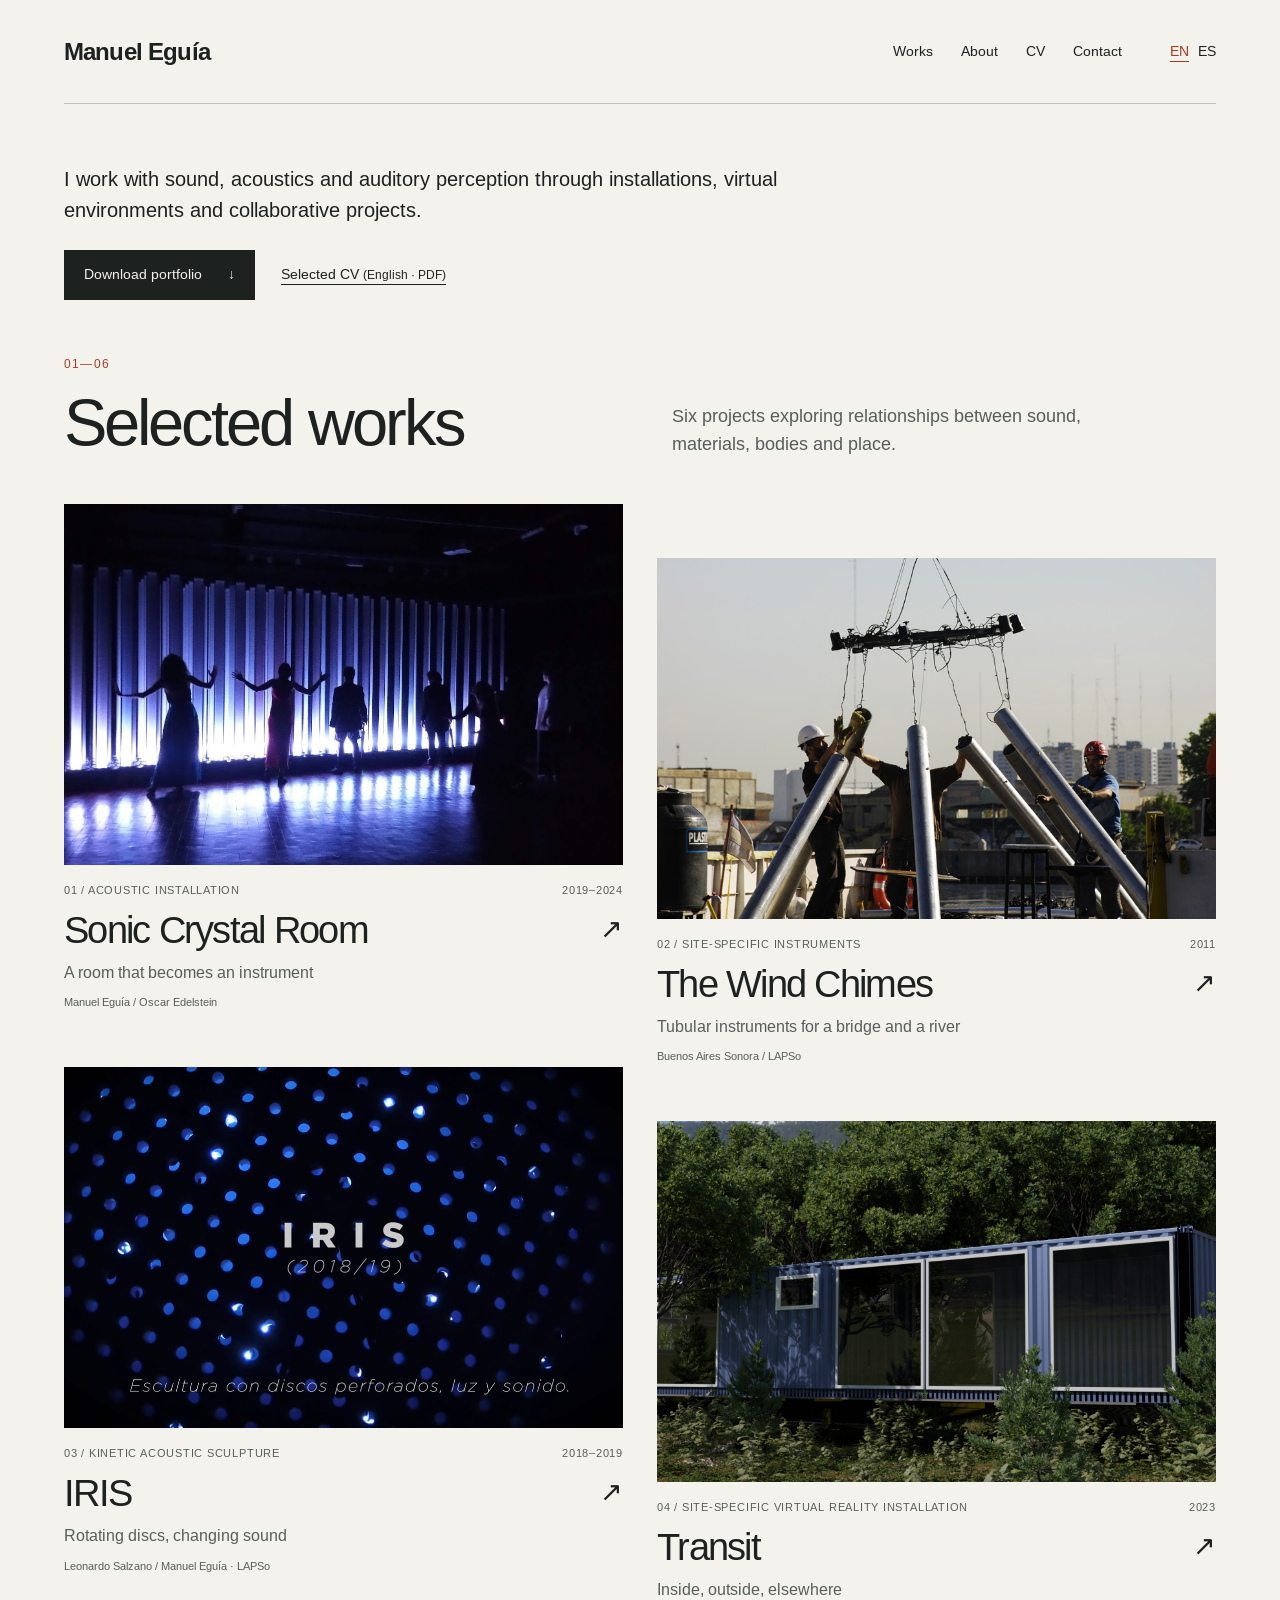
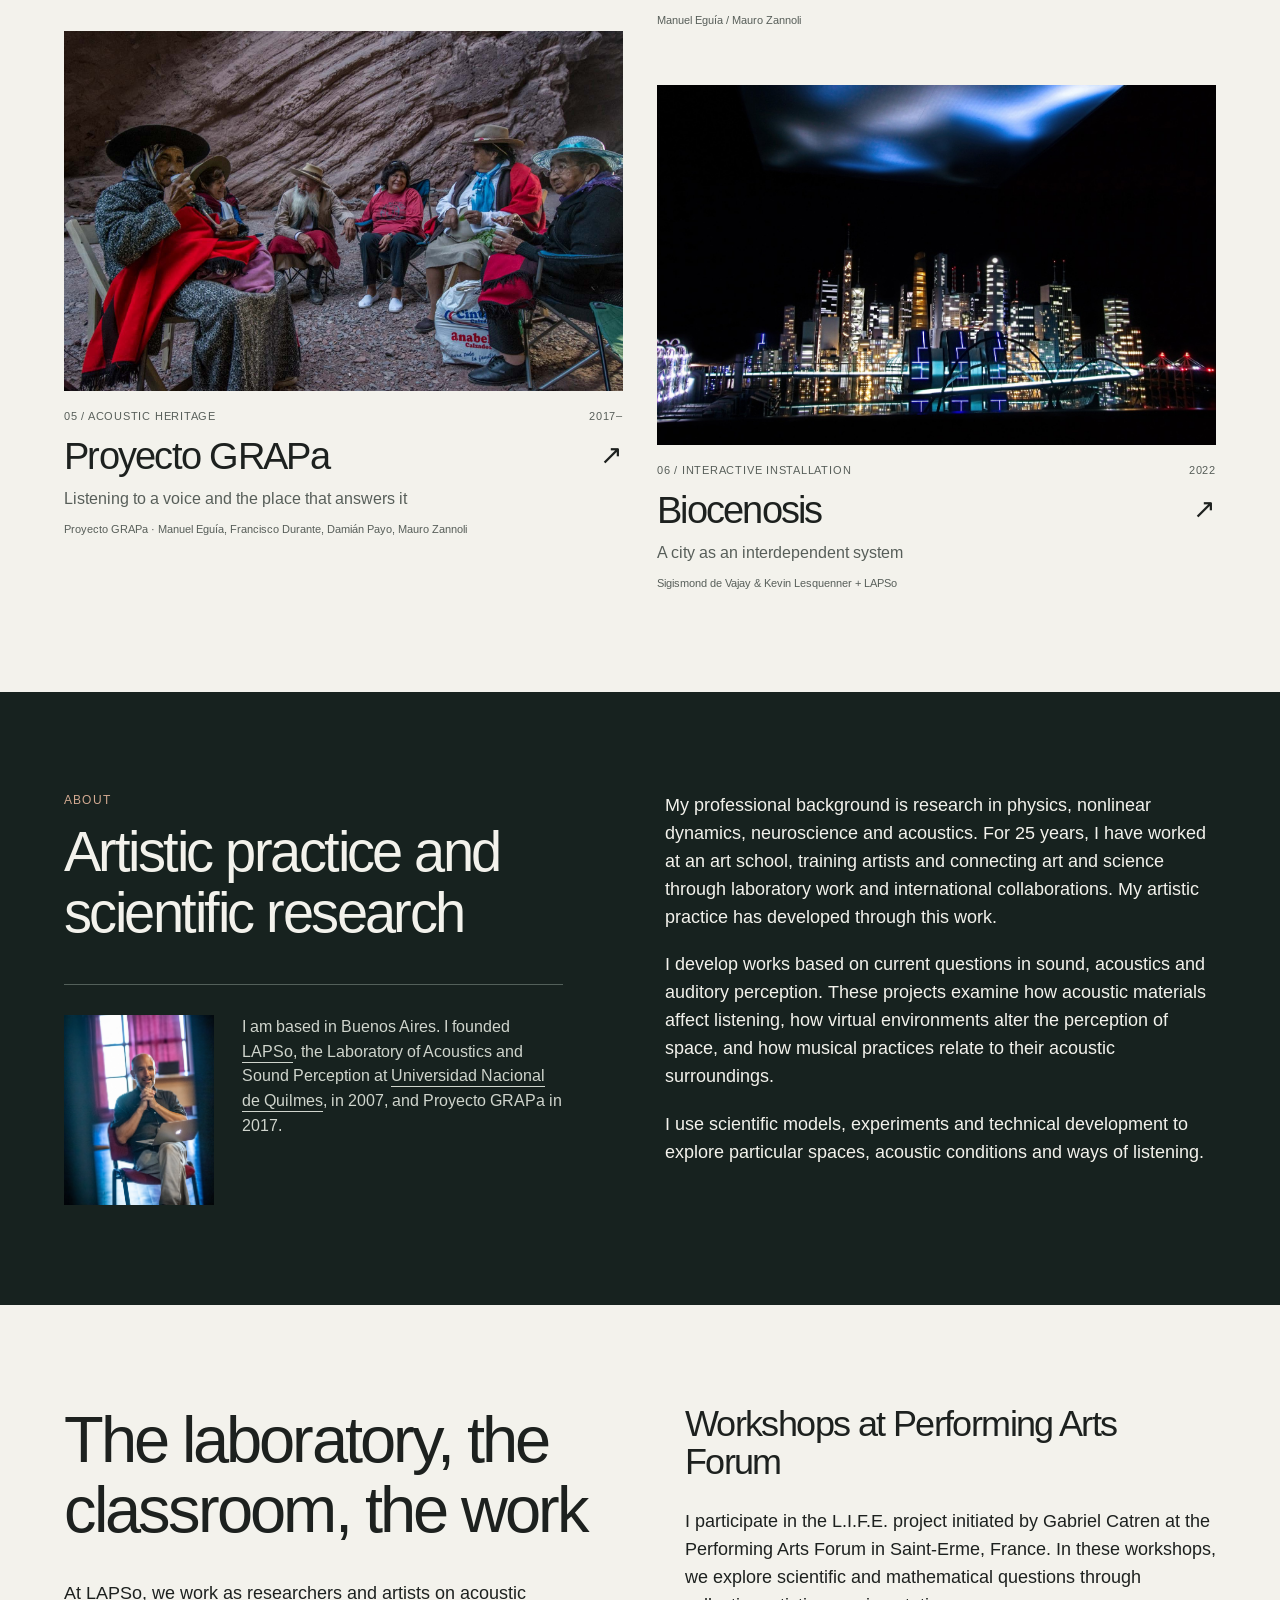
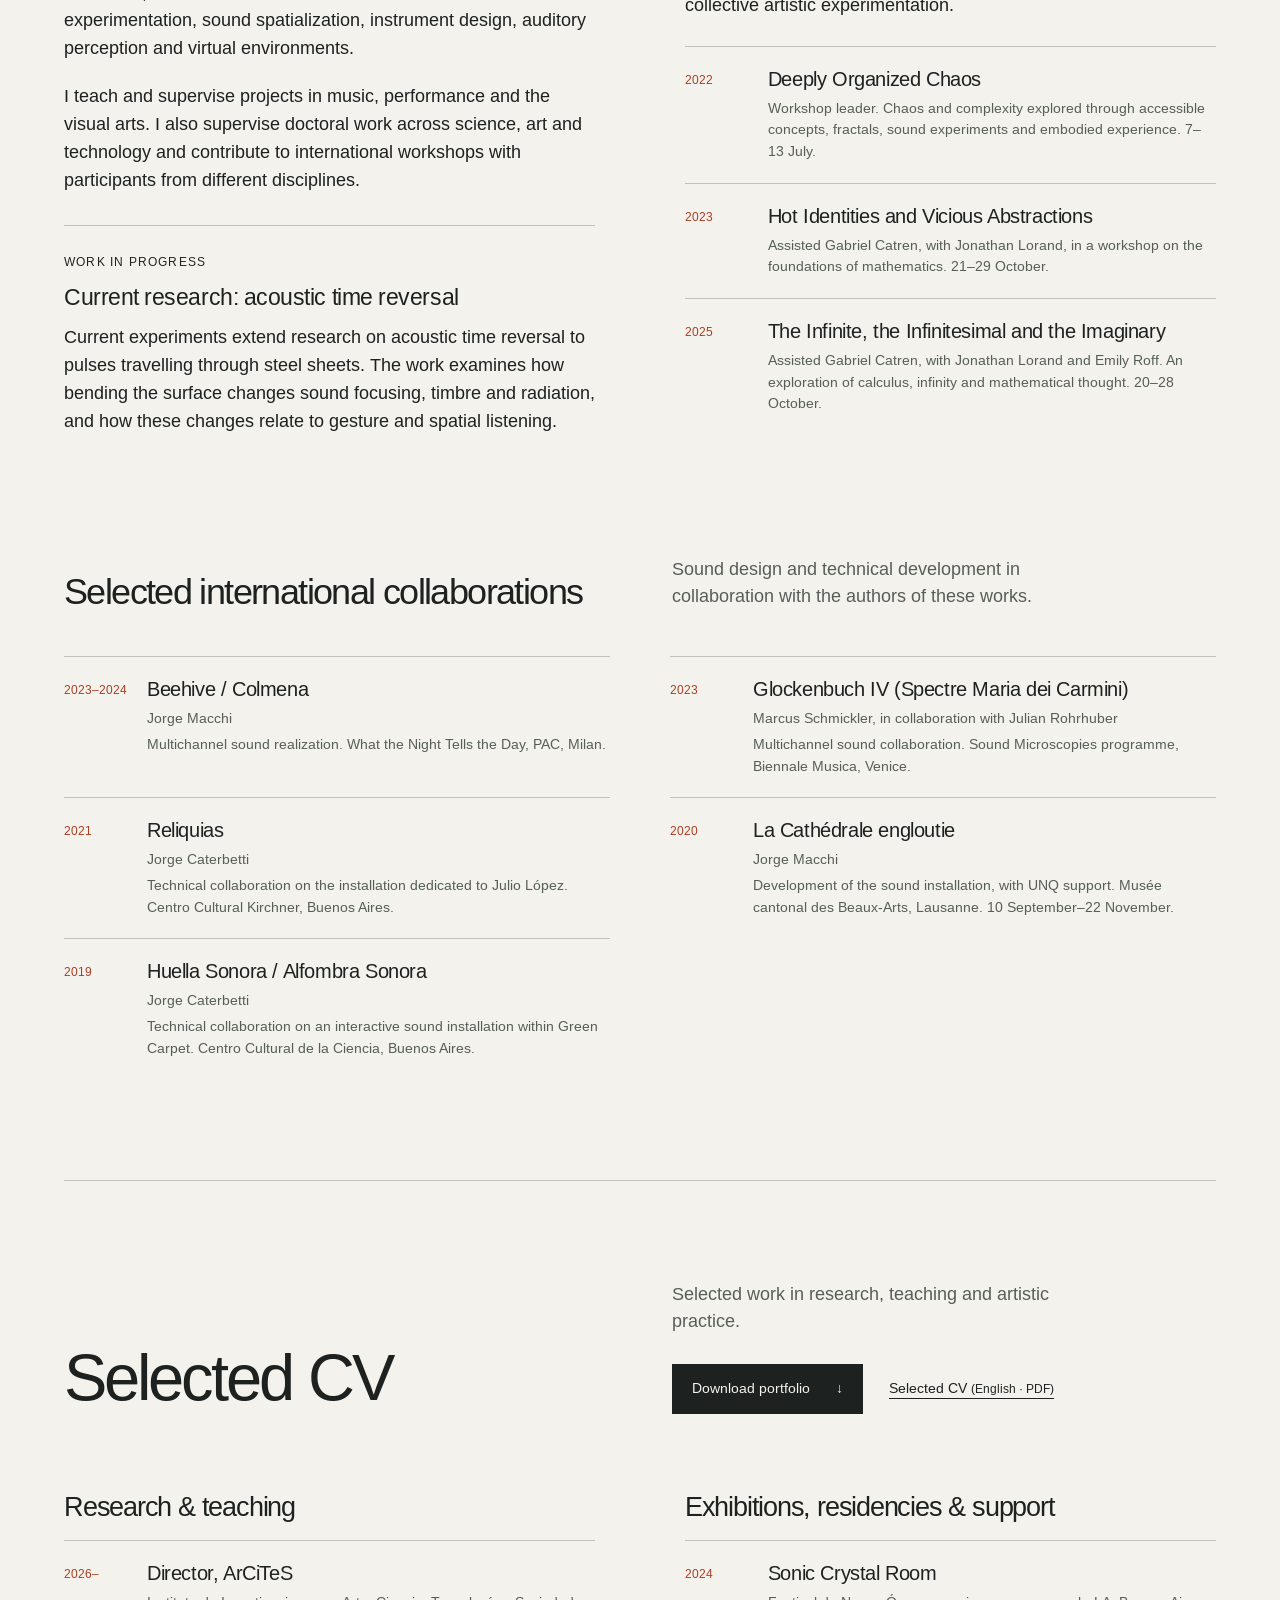
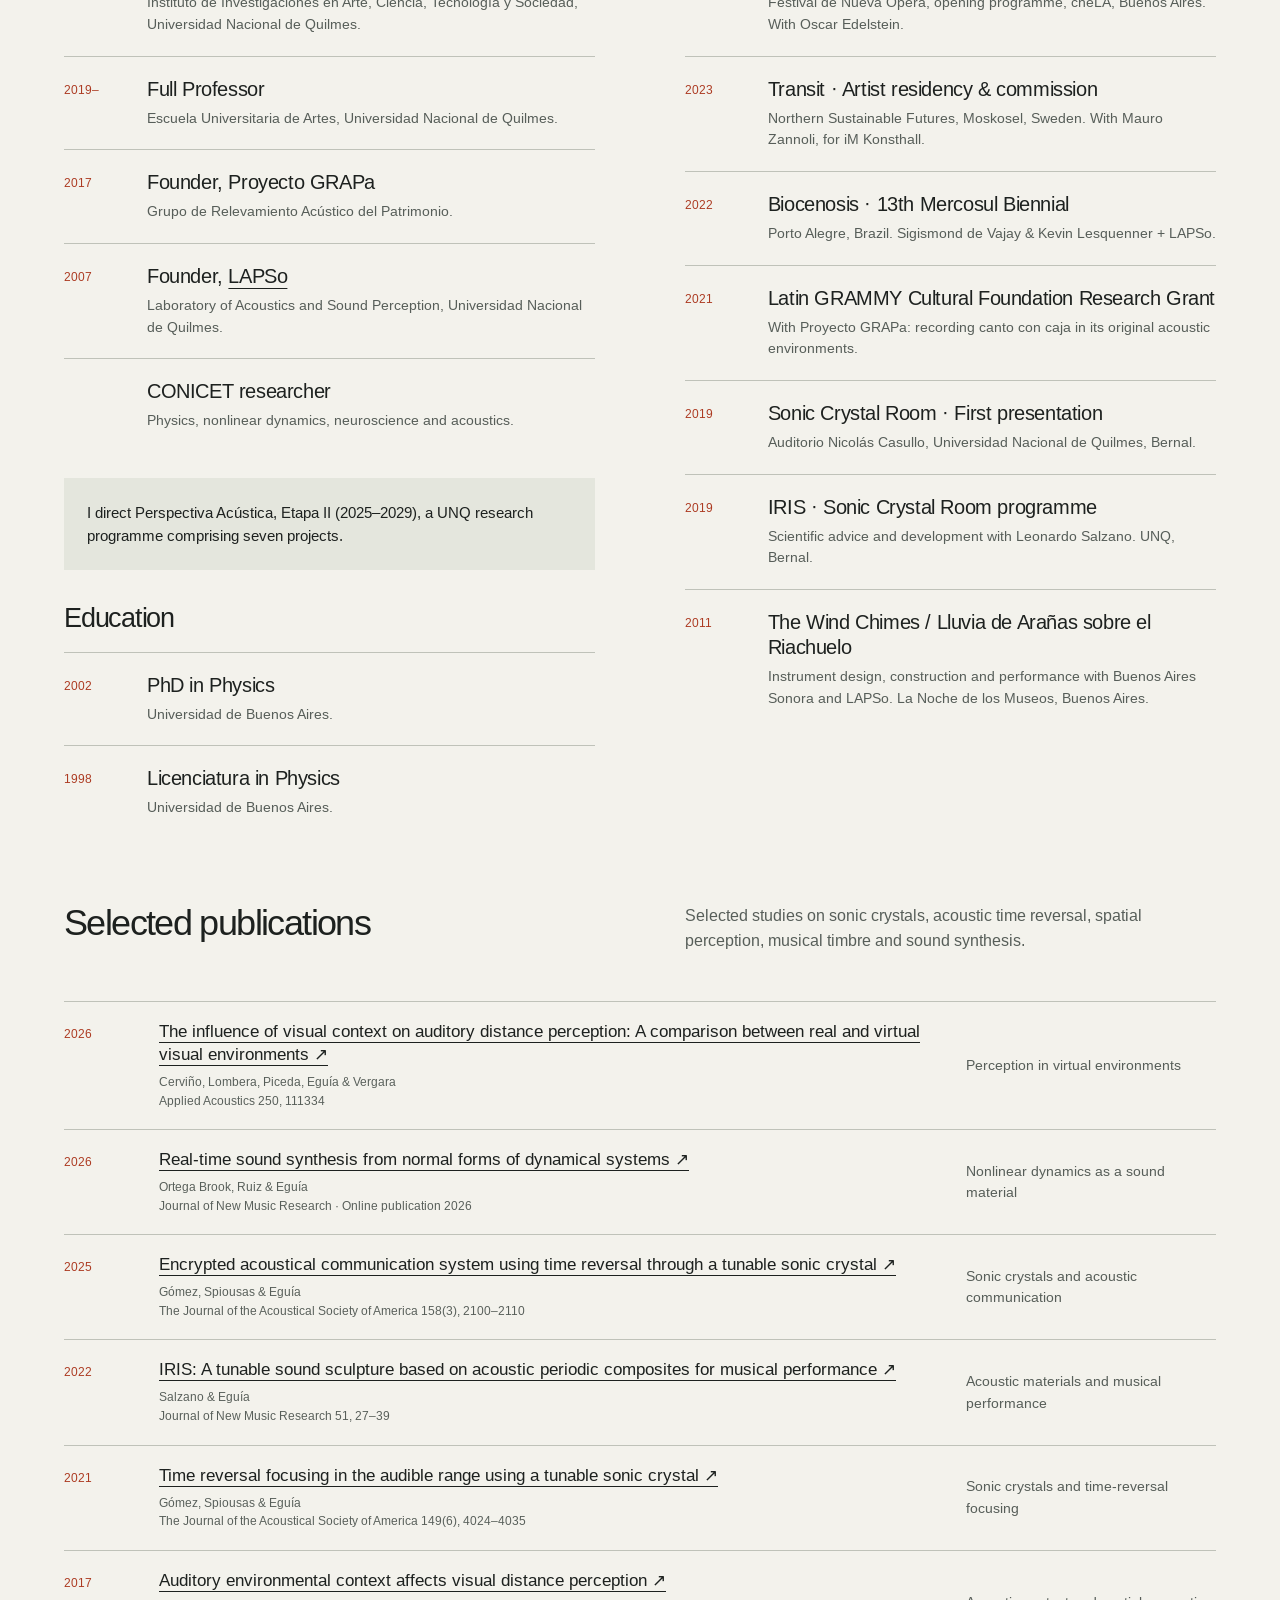
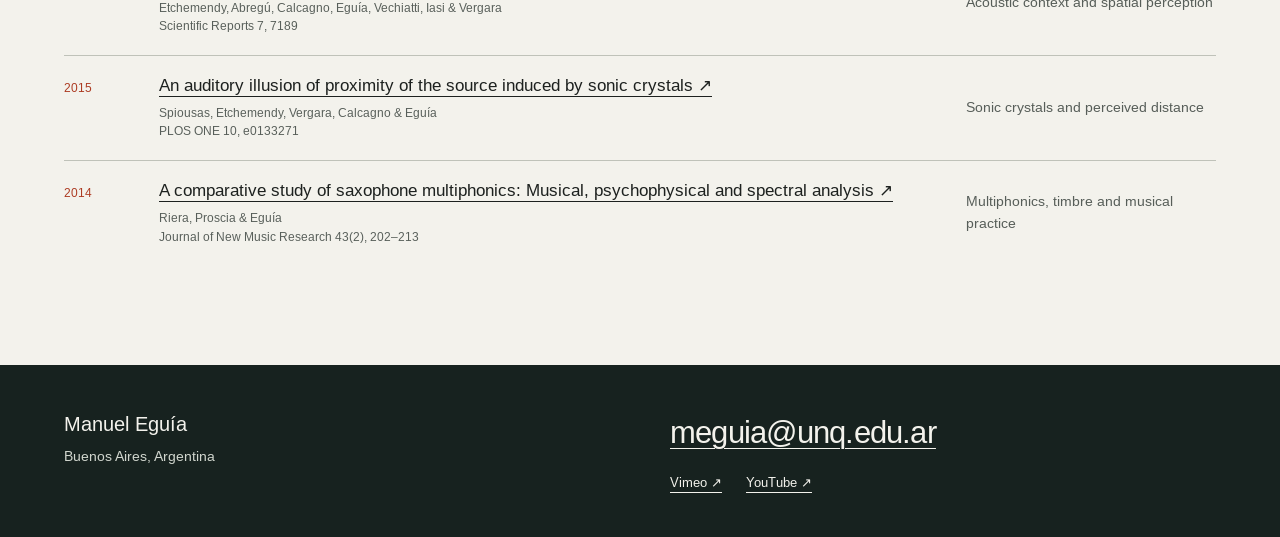
==== commit 627f316b: "Simplify portfolio opening, typography and first-person About text" ====
--- a/docs/index.html
+++ b/docs/index.html
@@ -1 +1 @@
-<!doctype html><html lang="en"><head><meta charset="utf-8"><meta name="viewport" content="width=device-width,initial-scale=1"><title>Manuel Eguía — Sound, space &amp; perception</title><meta name="description" content="I work with sound, acoustics and auditory perception through installations, virtual environments and collaborative projects."><meta name="theme-color" content="#f3f2ec"><link rel="canonical" href="https://meguia.github.io/dossier/"><link rel="alternate" hreflang="en" href="https://meguia.github.io/dossier/"><link rel="alternate" hreflang="es" href="https://meguia.github.io/dossier/es/"><meta property="og:type" content="website"><meta property="og:title" content="Manuel Eguía — Sound, space &amp; perception"><meta property="og:description" content="I work with sound, acoustics and auditory perception through installations, virtual environments and collaborative projects."><meta property="og:url" content="https://meguia.github.io/dossier/"><meta property="og:image" content="https://meguia.github.io/dossier/assets/images/sonic-performance.jpg"><meta name="twitter:card" content="summary_large_image"><link rel="stylesheet" href="assets/site.css"><script type="application/ld+json">{"@context": "https://schema.org", "@type": "Person", "name": "Manuel Camilo Eguía", "alternateName": "Manuel Eguía", "url": "https://meguia.github.io/dossier/", "jobTitle": "Sound artist · Physicist · Researcher", "sameAs": ["https://vimeo.com/meguia", "https://www.youtube.com/@manueleguia2915"]}</script></head><body><a class="skip" href="#main">Skip to content</a><div class="wrap"><header class="site-header" id="top"><a class="brand" href="">Manuel Eguía</a><nav class="nav" aria-label="Main"><a href="#works">Works</a><a href="#practice">Practice</a><a href="#cv">CV</a><a href="#contact">Contact</a><span class="lang" aria-label="Language"><a href="" lang="en" hreflang="en" aria-current="page">EN</a><a href="es/" lang="es" hreflang="es" >ES</a></span></nav></header></div><main id="main"><div class="wrap"><section class="hero"><div class="hero-top eyebrow"><span class="dot">Sound artist · Physicist · Researcher</span><span>Selected works &amp; practice / 2026</span></div><div class="hero-grid"><div><h1>Sound,<br>space &amp;<br><em>perception.</em></h1><p class="hero-text">I work with sound, acoustics and auditory perception through installations, virtual environments and collaborative projects.</p><div class="actions"><a class="button" href="downloads/Manuel-Eguia-Portfolio.pdf">Download portfolio <span aria-hidden="true">↓</span></a><a class="text-link" href="downloads/Manuel-Eguia-CV.pdf">Selected CV <small>(English · PDF)</small></a></div></div><figure><img src="assets/images/sonic-performer.jpg" alt="Performers silhouetted in front of a wall of illuminated columns in Sonic Crystal Room." class="hero-image" loading="eager" decoding="async"><figcaption class="caption"><span>01 / Sonic Crystal Room</span><span>Manuel Eguía / Oscar Edelstein</span></figcaption></figure></div><div class="hero-bottom"><span class="eyebrow">Physics / Nonlinear dynamics / Neuroscience / Acoustics</span><div class="channels"><a href="https://vimeo.com/meguia">Vimeo ↗</a><a href="https://www.youtube.com/@manueleguia2915">YouTube ↗</a></div></div></section><section class="section" id="works"><div class="section-heading"><div><p class="eyebrow">01—06</p><h2>Selected works</h2></div><p>Six projects exploring relationships between sound, materials, bodies and place.</p></div><div class="works-grid"><a class="work-card" href="works/sonic-crystal-room/"><img src="assets/images/sonic-performance.jpg" alt="Performers silhouetted in front of a wall of illuminated columns in Sonic Crystal Room." class="" loading="lazy" decoding="async"><div class="card-meta"><span>01 / Acoustic installation</span><span>2019–2024</span></div><div class="card-title"><h3>Sonic Crystal Room</h3><span class="arrow" aria-hidden="true">↗</span></div><div class="card-subtitle">A room that becomes an instrument</div><div class="card-credit">Manuel Eguía / Oscar Edelstein</div></a><a class="work-card" href="works/wind-chimes/"><img src="assets/images/wind-chimes-building.jpg" alt="The team assembling large metal wind-chime tubes on a boat beneath the transporter bridge." class="" style="object-position:center 78%" loading="lazy" decoding="async"><div class="card-meta"><span>02 / Site-specific instruments</span><span>2011</span></div><div class="card-title"><h3>The Wind Chimes</h3><span class="arrow" aria-hidden="true">↗</span></div><div class="card-subtitle">Tubular instruments for a bridge and a river</div><div class="card-credit">Buenos Aires Sonora / LAPSo</div></a><a class="work-card" href="works/iris/"><img src="assets/images/iris-teaser.jpg" alt="IRIS teaser image showing blue light through the sculpture’s overlapping perforated discs." class="" loading="lazy" decoding="async"><div class="card-meta"><span>03 / Kinetic acoustic sculpture</span><span>2018–2019</span></div><div class="card-title"><h3>IRIS</h3><span class="arrow" aria-hidden="true">↗</span></div><div class="card-subtitle">Rotating discs, changing sound</div><div class="card-credit">Leonardo Salzano / Manuel Eguía · LAPSo</div></a><a class="work-card" href="works/transit/"><img src="assets/images/transit-container.jpg" alt="The shipping-container gallery of Transit situated in a green forest landscape." class="" loading="lazy" decoding="async"><div class="card-meta"><span>04 / Site-specific virtual reality installation</span><span>2023</span></div><div class="card-title"><h3>Transit</h3><span class="arrow" aria-hidden="true">↗</span></div><div class="card-subtitle">Inside, outside, elsewhere</div><div class="card-credit">Manuel Eguía / Mauro Zannoli</div></a><a class="work-card" href="works/grapa/"><img src="assets/images/grapa-circle.jpg" alt="Copla singers seated in a circle with their cajas beneath the rock walls of the natural amphitheatre." class="" loading="lazy" decoding="async"><div class="card-meta"><span>05 / Acoustic heritage</span><span>2017–</span></div><div class="card-title"><h3>Proyecto GRAPa</h3><span class="arrow" aria-hidden="true">↗</span></div><div class="card-subtitle">Listening to a voice and the place that answers it</div><div class="card-credit">Proyecto GRAPa · Manuel Eguía, Francisco Durante, Damián Payo, Mauro Zannoli</div></a><a class="work-card" href="works/biocenosis/"><img src="assets/images/biocenosis.jpg" alt="Illuminated buildings in the city model of Biocenosis beneath a blue atmospheric projection." class="" loading="lazy" decoding="async"><div class="card-meta"><span>06 / Interactive installation</span><span>2022</span></div><div class="card-title"><h3>Biocenosis</h3><span class="arrow" aria-hidden="true">↗</span></div><div class="card-subtitle">A city as an interdependent system</div><div class="card-credit">Sigismond de Vajay &amp; Kevin Lesquenner + LAPSo</div></a></div></section></div><section class="statement-section section" id="practice"><div class="wrap statement-grid"><div><p class="eyebrow">Position & biography</p><h2>Artistic practice and scientific research</h2><div class="portrait-row"><img src="assets/images/portrait.jpg" alt="Manuel Eguía" class="" loading="lazy" decoding="async"><p>Manuel Eguía is an artist and physicist based in Buenos Aires. He holds a PhD in Physics from the Universidad de Buenos Aires (2002), is a CONICET researcher and a full professor at the Escuela Universitaria de Artes, <a class="institution-link" href="https://www.unq.edu.ar/">Universidad Nacional de Quilmes</a>. He founded <a class="institution-link" href="https://lapso.org/">LAPSo</a>, the Laboratory of Acoustics and Sound Perception, in 2007, and founded Proyecto GRAPa in 2017. Since 2026, he directs UNQ’s Instituto de Investigaciones en Arte, Ciencia, Tecnología y Sociedad (ArCiTeS).</p></div></div><div class="statement-copy"><p>My professional background is research in physics, nonlinear dynamics, neuroscience and acoustics. For 25 years, I have worked at an art school, training artists and connecting art and science through laboratory work and international collaborations. My artistic practice has developed through this work.</p><p>I develop works based on current questions in sound, acoustics and auditory perception. These projects examine how acoustic materials affect listening, how virtual environments alter the perception of space, and how musical practices relate to their acoustic surroundings.</p><p>Scientific models, experiments and technical development are part of this practice. The works take shape in relation to particular spaces, acoustic conditions and ways of listening.</p></div></div></section><div class="wrap"><section class="section practice-grid"><div><h2>The laboratory, the classroom, the work</h2><p>At LAPSo, researchers and artists work together on acoustic experimentation, sound spatialization, instrument design, auditory perception and virtual environments. We develop research and artistic projects within this shared laboratory.</p><p>Eguía’s teaching includes artist training and project supervision in music, performance and the visual arts. He also supervises doctoral work across science, art and technology and contributes to international workshops involving participants from different disciplines.</p><div class="current"><p class="eyebrow">Work in progress</p><h4>Current research: acoustic time reversal</h4><p>Current experiments extend research on acoustic time reversal to pulses travelling through steel sheets. The work examines how bending the surface changes sound focusing, timbre and radiation, and how these changes relate to gesture and spatial listening.</p></div></div><div><h3>Workshops at Performing Arts Forum</h3><p>At the Performing Arts Forum in Saint-Erme, France, Eguía participates in the L.I.F.E. project initiated by Gabriel Catren. The workshops bring scientific and mathematical questions into a setting of collective artistic experimentation.</p><ul class="list"><li><span class="year">2022</span><div><h4>Deeply Organized Chaos</h4><p>Workshop leader. Chaos and complexity explored through accessible concepts, fractals, sound experiments and embodied experience. 7–13 July.</p></div></li><li><span class="year">2023</span><div><h4>Hot Identities and Vicious Abstractions</h4><p>Assisted Gabriel Catren, with Jonathan Lorand, in a workshop on the foundations of mathematics. 21–29 October.</p></div></li><li><span class="year">2025</span><div><h4>The Infinite, the Infinitesimal and the Imaginary</h4><p>Assisted Gabriel Catren, with Jonathan Lorand and Emily Roff. An exploration of calculus, infinity and mathematical thought. 20–28 October.</p></div></li></ul></div></section><section class="section collab-section"><div class="section-heading"><h3>Selected international collaborations</h3><p>Sound design and technical development in collaboration with the authors of these works.</p></div><ul class="list collab-list"><li><span class="year">2023–2024</span><div><h4>Beehive / Colmena</h4><p>Jorge Macchi</p><p>Multichannel sound realization. What the Night Tells the Day, PAC, Milan.</p></div></li><li><span class="year">2023</span><div><h4>Glockenbuch IV (Spectre Maria dei Carmini)</h4><p>Marcus Schmickler, in collaboration with Julian Rohrhuber</p><p>Multichannel sound collaboration. Sound Microscopies programme, Biennale Musica, Venice.</p></div></li><li><span class="year">2021</span><div><h4>Reliquias</h4><p>Jorge Caterbetti</p><p>Technical collaboration on the installation dedicated to Julio López. Centro Cultural Kirchner, Buenos Aires.</p></div></li><li><span class="year">2020</span><div><h4>La Cathédrale engloutie</h4><p>Jorge Macchi</p><p>Development of the sound installation, with UNQ support. Musée cantonal des Beaux-Arts, Lausanne. 10 September–22 November.</p></div></li><li><span class="year">2019</span><div><h4>Huella Sonora / Alfombra Sonora</h4><p>Jorge Caterbetti</p><p>Technical collaboration on an interactive sound installation within Green Carpet. Centro Cultural de la Ciencia, Buenos Aires.</p></div></li></ul></section><section class="section cv-section" id="cv"><div class="section-heading"><h2>Selected CV</h2><div><p>Selected work in research, teaching and artistic practice.</p><div class="actions"><a class="button" href="downloads/Manuel-Eguia-Portfolio.pdf">Download portfolio <span aria-hidden="true">↓</span></a><a class="text-link" href="downloads/Manuel-Eguia-CV.pdf">Selected CV <small>(English · PDF)</small></a></div></div></div><div class="cv-columns"><div><h3>Research &amp; teaching</h3><ul class="list"><li><span class="year">2026–</span><div><h4>Director, ArCiTeS</h4><p>Instituto de Investigaciones en Arte, Ciencia, Tecnología y Sociedad, Universidad Nacional de Quilmes.</p></div></li><li><span class="year">2019–</span><div><h4>Full Professor</h4><p>Escuela Universitaria de Artes, Universidad Nacional de Quilmes.</p></div></li><li><span class="year">2017</span><div><h4>Founder, Proyecto GRAPa</h4><p>Grupo de Relevamiento Acústico del Patrimonio.</p></div></li><li><span class="year">2007</span><div><h4>Founder, <a class="institution-link" href="https://lapso.org/">LAPSo</a></h4><p>Laboratory of Acoustics and Sound Perception, Universidad Nacional de Quilmes.</p></div></li><li><span class="year"></span><div><h4>CONICET researcher</h4><p>Physics, nonlinear dynamics, neuroscience and acoustics.</p></div></li></ul><p class="programme">Director of Perspectiva Acústica, Etapa II (2025–2029), a UNQ research programme comprising seven projects.</p><h3>Education</h3><ul class="list"><li><span class="year">2002</span><div><h4>PhD in Physics</h4><p>Universidad de Buenos Aires.</p></div></li><li><span class="year">1998</span><div><h4>Licenciatura in Physics</h4><p>Universidad de Buenos Aires.</p></div></li></ul></div><div><h3>Exhibitions, residencies &amp; support</h3><ul class="list"><li><span class="year">2024</span><div><h4>Sonic Crystal Room</h4><p>Festival de Nueva Ópera, opening programme, cheLA, Buenos Aires. With Oscar Edelstein.</p></div></li><li><span class="year">2023</span><div><h4>Transit · Artist residency &amp; commission</h4><p>Northern Sustainable Futures, Moskosel, Sweden. With Mauro Zannoli, for iM Konsthall.</p></div></li><li><span class="year">2022</span><div><h4>Biocenosis · 13th Mercosul Biennial</h4><p>Porto Alegre, Brazil. Sigismond de Vajay &amp; Kevin Lesquenner + LAPSo.</p></div></li><li><span class="year">2021</span><div><h4>Latin GRAMMY Cultural Foundation Research Grant</h4><p>With Proyecto GRAPa: recording canto con caja in its original acoustic environments.</p></div></li><li><span class="year">2019</span><div><h4>Sonic Crystal Room · First presentation</h4><p>Auditorio Nicolás Casullo, Universidad Nacional de Quilmes, Bernal.</p></div></li><li><span class="year">2019</span><div><h4>IRIS · Sonic Crystal Room programme</h4><p>Scientific advice and development with Leonardo Salzano. UNQ, Bernal.</p></div></li><li><span class="year">2011</span><div><h4>The Wind Chimes / Lluvia de Arañas sobre el Riachuelo</h4><p>Instrument design, construction and performance with Buenos Aires Sonora and LAPSo. La Noche de los Museos, Buenos Aires.</p></div></li></ul></div></div><div class="research"><div class="research-head"><h3>Selected publications</h3><p>Selected studies on sonic crystals, acoustic time reversal, spatial perception, musical timbre and sound synthesis.</p></div><ol class="publications"><li><span class="year">2026</span><div><div class="publication-title"><a href="https://doi.org/10.1016/j.apacoust.2026.111334">The influence of visual context on auditory distance perception: A comparison between real and virtual visual environments ↗</a></div><div class="publication-meta">Cerviño, Lombera, Piceda, Eguía &amp; Vergara<br>Applied Acoustics 250, 111334</div></div><span class="publication-theme">Perception in virtual environments</span></li><li><span class="year">2026</span><div><div class="publication-title"><a href="https://doi.org/10.1080/09298215.2026.2634043">Real-time sound synthesis from normal forms of dynamical systems ↗</a></div><div class="publication-meta">Ortega Brook, Ruiz &amp; Eguía<br>Journal of New Music Research · Online publication 2026</div></div><span class="publication-theme">Nonlinear dynamics as a sound material</span></li><li><span class="year">2025</span><div><div class="publication-title"><a href="https://doi.org/10.1121/10.0039245">Encrypted acoustical communication system using time reversal through a tunable sonic crystal ↗</a></div><div class="publication-meta">Gómez, Spiousas &amp; Eguía<br>The Journal of the Acoustical Society of America 158(3), 2100–2110</div></div><span class="publication-theme">Sonic crystals and acoustic communication</span></li><li><span class="year">2022</span><div><div class="publication-title"><a href="https://doi.org/10.1080/09298215.2022.2049313">IRIS: A tunable sound sculpture based on acoustic periodic composites for musical performance ↗</a></div><div class="publication-meta">Salzano &amp; Eguía<br>Journal of New Music Research 51, 27–39</div></div><span class="publication-theme">Acoustic materials and musical performance</span></li><li><span class="year">2021</span><div><div class="publication-title"><a href="https://doi.org/10.1121/10.0005196">Time reversal focusing in the audible range using a tunable sonic crystal ↗</a></div><div class="publication-meta">Gómez, Spiousas &amp; Eguía<br>The Journal of the Acoustical Society of America 149(6), 4024–4035</div></div><span class="publication-theme">Sonic crystals and time-reversal focusing</span></li><li><span class="year">2017</span><div><div class="publication-title"><a href="https://doi.org/10.1038/s41598-017-06495-3">Auditory environmental context affects visual distance perception ↗</a></div><div class="publication-meta">Etchemendy, Abregú, Calcagno, Eguía, Vechiatti, Iasi &amp; Vergara<br>Scientific Reports 7, 7189</div></div><span class="publication-theme">Acoustic context and spatial perception</span></li><li><span class="year">2015</span><div><div class="publication-title"><a href="https://doi.org/10.1371/journal.pone.0133271">An auditory illusion of proximity of the source induced by sonic crystals ↗</a></div><div class="publication-meta">Spiousas, Etchemendy, Vergara, Calcagno &amp; Eguía<br>PLOS ONE 10, e0133271</div></div><span class="publication-theme">Sonic crystals and perceived distance</span></li><li><span class="year">2014</span><div><div class="publication-title"><a href="https://doi.org/10.1080/09298215.2013.860993">A comparative study of saxophone multiphonics: Musical, psychophysical and spectral analysis ↗</a></div><div class="publication-meta">Riera, Proscia &amp; Eguía<br>Journal of New Music Research 43(2), 202–213</div></div><span class="publication-theme">Multiphonics, timbre and musical practice</span></li></ol></div></section></div></main><footer class="contact-section" id="contact" aria-label="Contact"><div class="contact-grid"><div><p class="contact-name">Manuel Eguía</p><p class="contact-location">Buenos Aires, Argentina</p></div><address><a class="email" href="mailto:meguia@unq.edu.ar">meguia@unq.edu.ar</a><div class="channels"><a href="https://vimeo.com/meguia">Vimeo ↗</a><a href="https://www.youtube.com/@manueleguia2915">YouTube ↗</a></div></address></div></footer></body></html>+<!doctype html><html lang="en"><head><meta charset="utf-8"><meta name="viewport" content="width=device-width,initial-scale=1"><title>Manuel Eguía — Sound, space &amp; perception</title><meta name="description" content="I work with sound, acoustics and auditory perception through installations, virtual environments and collaborative projects."><meta name="theme-color" content="#f3f2ec"><link rel="canonical" href="https://meguia.github.io/dossier/"><link rel="alternate" hreflang="en" href="https://meguia.github.io/dossier/"><link rel="alternate" hreflang="es" href="https://meguia.github.io/dossier/es/"><meta property="og:type" content="website"><meta property="og:title" content="Manuel Eguía — Sound, space &amp; perception"><meta property="og:description" content="I work with sound, acoustics and auditory perception through installations, virtual environments and collaborative projects."><meta property="og:url" content="https://meguia.github.io/dossier/"><meta property="og:image" content="https://meguia.github.io/dossier/assets/images/sonic-performance.jpg"><meta name="twitter:card" content="summary_large_image"><link rel="stylesheet" href="assets/site.css"><script type="application/ld+json">{"@context": "https://schema.org", "@type": "Person", "name": "Manuel Camilo Eguía", "alternateName": "Manuel Eguía", "url": "https://meguia.github.io/dossier/", "jobTitle": "Sound artist · Physicist · Researcher", "sameAs": ["https://vimeo.com/meguia", "https://www.youtube.com/@manueleguia2915"]}</script></head><body><a class="skip" href="#main">Skip to content</a><div class="wrap"><header class="site-header" id="top"><a class="brand" href="">Manuel Eguía</a><nav class="nav" aria-label="Main"><a href="#works">Works</a><a href="#practice">About</a><a href="#cv">CV</a><a href="#contact">Contact</a><span class="lang" aria-label="Language"><a href="" lang="en" hreflang="en" aria-current="page">EN</a><a href="es/" lang="es" hreflang="es" >ES</a></span></nav></header></div><main id="main"><div class="wrap"><section class="opening"><p class="opening-text">I work with sound, acoustics and auditory perception through installations, virtual environments and collaborative projects.</p><div class="actions"><a class="button" href="downloads/Manuel-Eguia-Portfolio.pdf">Download portfolio <span aria-hidden="true">↓</span></a><a class="text-link" href="downloads/Manuel-Eguia-CV.pdf">Selected CV <small>(English · PDF)</small></a></div></section><section class="section selected-works" id="works"><div class="section-heading"><div><p class="eyebrow">01—06</p><h1 class="works-heading">Selected works</h1></div><p>Six projects exploring relationships between sound, materials, bodies and place.</p></div><div class="works-grid"><a class="work-card" href="works/sonic-crystal-room/"><img src="assets/images/sonic-performance.jpg" alt="Performers silhouetted in front of a wall of illuminated columns in Sonic Crystal Room." class="" loading="lazy" decoding="async"><div class="card-meta"><span>01 / Acoustic installation</span><span>2019–2024</span></div><div class="card-title"><h3>Sonic Crystal Room</h3><span class="arrow" aria-hidden="true">↗</span></div><div class="card-subtitle">A room that becomes an instrument</div><div class="card-credit">Manuel Eguía / Oscar Edelstein</div></a><a class="work-card" href="works/wind-chimes/"><img src="assets/images/wind-chimes-building.jpg" alt="The team assembling large metal wind-chime tubes on a boat beneath the transporter bridge." class="" style="object-position:center 78%" loading="lazy" decoding="async"><div class="card-meta"><span>02 / Site-specific instruments</span><span>2011</span></div><div class="card-title"><h3>The Wind Chimes</h3><span class="arrow" aria-hidden="true">↗</span></div><div class="card-subtitle">Tubular instruments for a bridge and a river</div><div class="card-credit">Buenos Aires Sonora / LAPSo</div></a><a class="work-card" href="works/iris/"><img src="assets/images/iris-teaser.jpg" alt="IRIS teaser image showing blue light through the sculpture’s overlapping perforated discs." class="" loading="lazy" decoding="async"><div class="card-meta"><span>03 / Kinetic acoustic sculpture</span><span>2018–2019</span></div><div class="card-title"><h3>IRIS</h3><span class="arrow" aria-hidden="true">↗</span></div><div class="card-subtitle">Rotating discs, changing sound</div><div class="card-credit">Leonardo Salzano / Manuel Eguía · LAPSo</div></a><a class="work-card" href="works/transit/"><img src="assets/images/transit-container.jpg" alt="The shipping-container gallery of Transit situated in a green forest landscape." class="" loading="lazy" decoding="async"><div class="card-meta"><span>04 / Site-specific virtual reality installation</span><span>2023</span></div><div class="card-title"><h3>Transit</h3><span class="arrow" aria-hidden="true">↗</span></div><div class="card-subtitle">Inside, outside, elsewhere</div><div class="card-credit">Manuel Eguía / Mauro Zannoli</div></a><a class="work-card" href="works/grapa/"><img src="assets/images/grapa-circle.jpg" alt="Copla singers seated in a circle with their cajas beneath the rock walls of the natural amphitheatre." class="" loading="lazy" decoding="async"><div class="card-meta"><span>05 / Acoustic heritage</span><span>2017–</span></div><div class="card-title"><h3>Proyecto GRAPa</h3><span class="arrow" aria-hidden="true">↗</span></div><div class="card-subtitle">Listening to a voice and the place that answers it</div><div class="card-credit">Proyecto GRAPa · Manuel Eguía, Francisco Durante, Damián Payo, Mauro Zannoli</div></a><a class="work-card" href="works/biocenosis/"><img src="assets/images/biocenosis.jpg" alt="Illuminated buildings in the city model of Biocenosis beneath a blue atmospheric projection." class="" loading="lazy" decoding="async"><div class="card-meta"><span>06 / Interactive installation</span><span>2022</span></div><div class="card-title"><h3>Biocenosis</h3><span class="arrow" aria-hidden="true">↗</span></div><div class="card-subtitle">A city as an interdependent system</div><div class="card-credit">Sigismond de Vajay &amp; Kevin Lesquenner + LAPSo</div></a></div></section></div><section class="statement-section section" id="practice"><div class="wrap statement-grid"><div><p class="eyebrow">About</p><h2>Artistic practice and scientific research</h2><div class="portrait-row"><img src="assets/images/portrait.jpg" alt="Manuel Eguía" class="" loading="lazy" decoding="async"><p>I am based in Buenos Aires. I founded <a class="institution-link" href="https://lapso.org/">LAPSo</a>, the Laboratory of Acoustics and Sound Perception at <a class="institution-link" href="https://www.unq.edu.ar/">Universidad Nacional de Quilmes</a>, in 2007, and Proyecto GRAPa in 2017.</p></div></div><div class="statement-copy"><p>My professional background is research in physics, nonlinear dynamics, neuroscience and acoustics. For 25 years, I have worked at an art school, training artists and connecting art and science through laboratory work and international collaborations. My artistic practice has developed through this work.</p><p>I develop works based on current questions in sound, acoustics and auditory perception. These projects examine how acoustic materials affect listening, how virtual environments alter the perception of space, and how musical practices relate to their acoustic surroundings.</p><p>I use scientific models, experiments and technical development to explore particular spaces, acoustic conditions and ways of listening.</p></div></div></section><div class="wrap"><section class="section practice-grid"><div><h2>The laboratory, the classroom, the work</h2><p>At LAPSo, we work as researchers and artists on acoustic experimentation, sound spatialization, instrument design, auditory perception and virtual environments.</p><p>I teach and supervise projects in music, performance and the visual arts. I also supervise doctoral work across science, art and technology and contribute to international workshops with participants from different disciplines.</p><div class="current"><p class="eyebrow">Work in progress</p><h4>Current research: acoustic time reversal</h4><p>Current experiments extend research on acoustic time reversal to pulses travelling through steel sheets. The work examines how bending the surface changes sound focusing, timbre and radiation, and how these changes relate to gesture and spatial listening.</p></div></div><div><h3>Workshops at Performing Arts Forum</h3><p>I participate in the L.I.F.E. project initiated by Gabriel Catren at the Performing Arts Forum in Saint-Erme, France. In these workshops, we explore scientific and mathematical questions through collective artistic experimentation.</p><ul class="list"><li><span class="year">2022</span><div><h4>Deeply Organized Chaos</h4><p>Workshop leader. Chaos and complexity explored through accessible concepts, fractals, sound experiments and embodied experience. 7–13 July.</p></div></li><li><span class="year">2023</span><div><h4>Hot Identities and Vicious Abstractions</h4><p>Assisted Gabriel Catren, with Jonathan Lorand, in a workshop on the foundations of mathematics. 21–29 October.</p></div></li><li><span class="year">2025</span><div><h4>The Infinite, the Infinitesimal and the Imaginary</h4><p>Assisted Gabriel Catren, with Jonathan Lorand and Emily Roff. An exploration of calculus, infinity and mathematical thought. 20–28 October.</p></div></li></ul></div></section><section class="section collab-section"><div class="section-heading"><h3>Selected international collaborations</h3><p>Sound design and technical development in collaboration with the authors of these works.</p></div><ul class="list collab-list"><li><span class="year">2023–2024</span><div><h4>Beehive / Colmena</h4><p>Jorge Macchi</p><p>Multichannel sound realization. What the Night Tells the Day, PAC, Milan.</p></div></li><li><span class="year">2023</span><div><h4>Glockenbuch IV (Spectre Maria dei Carmini)</h4><p>Marcus Schmickler, in collaboration with Julian Rohrhuber</p><p>Multichannel sound collaboration. Sound Microscopies programme, Biennale Musica, Venice.</p></div></li><li><span class="year">2021</span><div><h4>Reliquias</h4><p>Jorge Caterbetti</p><p>Technical collaboration on the installation dedicated to Julio López. Centro Cultural Kirchner, Buenos Aires.</p></div></li><li><span class="year">2020</span><div><h4>La Cathédrale engloutie</h4><p>Jorge Macchi</p><p>Development of the sound installation, with UNQ support. Musée cantonal des Beaux-Arts, Lausanne. 10 September–22 November.</p></div></li><li><span class="year">2019</span><div><h4>Huella Sonora / Alfombra Sonora</h4><p>Jorge Caterbetti</p><p>Technical collaboration on an interactive sound installation within Green Carpet. Centro Cultural de la Ciencia, Buenos Aires.</p></div></li></ul></section><section class="section cv-section" id="cv"><div class="section-heading"><h2>Selected CV</h2><div><p>Selected work in research, teaching and artistic practice.</p><div class="actions"><a class="button" href="downloads/Manuel-Eguia-Portfolio.pdf">Download portfolio <span aria-hidden="true">↓</span></a><a class="text-link" href="downloads/Manuel-Eguia-CV.pdf">Selected CV <small>(English · PDF)</small></a></div></div></div><div class="cv-columns"><div><h3>Research &amp; teaching</h3><ul class="list"><li><span class="year">2026–</span><div><h4>Director, ArCiTeS</h4><p>Instituto de Investigaciones en Arte, Ciencia, Tecnología y Sociedad, Universidad Nacional de Quilmes.</p></div></li><li><span class="year">2019–</span><div><h4>Full Professor</h4><p>Escuela Universitaria de Artes, Universidad Nacional de Quilmes.</p></div></li><li><span class="year">2017</span><div><h4>Founder, Proyecto GRAPa</h4><p>Grupo de Relevamiento Acústico del Patrimonio.</p></div></li><li><span class="year">2007</span><div><h4>Founder, <a class="institution-link" href="https://lapso.org/">LAPSo</a></h4><p>Laboratory of Acoustics and Sound Perception, Universidad Nacional de Quilmes.</p></div></li><li><span class="year"></span><div><h4>CONICET researcher</h4><p>Physics, nonlinear dynamics, neuroscience and acoustics.</p></div></li></ul><p class="programme">I direct Perspectiva Acústica, Etapa II (2025–2029), a UNQ research programme comprising seven projects.</p><h3>Education</h3><ul class="list"><li><span class="year">2002</span><div><h4>PhD in Physics</h4><p>Universidad de Buenos Aires.</p></div></li><li><span class="year">1998</span><div><h4>Licenciatura in Physics</h4><p>Universidad de Buenos Aires.</p></div></li></ul></div><div><h3>Exhibitions, residencies &amp; support</h3><ul class="list"><li><span class="year">2024</span><div><h4>Sonic Crystal Room</h4><p>Festival de Nueva Ópera, opening programme, cheLA, Buenos Aires. With Oscar Edelstein.</p></div></li><li><span class="year">2023</span><div><h4>Transit · Artist residency &amp; commission</h4><p>Northern Sustainable Futures, Moskosel, Sweden. With Mauro Zannoli, for iM Konsthall.</p></div></li><li><span class="year">2022</span><div><h4>Biocenosis · 13th Mercosul Biennial</h4><p>Porto Alegre, Brazil. Sigismond de Vajay &amp; Kevin Lesquenner + LAPSo.</p></div></li><li><span class="year">2021</span><div><h4>Latin GRAMMY Cultural Foundation Research Grant</h4><p>With Proyecto GRAPa: recording canto con caja in its original acoustic environments.</p></div></li><li><span class="year">2019</span><div><h4>Sonic Crystal Room · First presentation</h4><p>Auditorio Nicolás Casullo, Universidad Nacional de Quilmes, Bernal.</p></div></li><li><span class="year">2019</span><div><h4>IRIS · Sonic Crystal Room programme</h4><p>Scientific advice and development with Leonardo Salzano. UNQ, Bernal.</p></div></li><li><span class="year">2011</span><div><h4>The Wind Chimes / Lluvia de Arañas sobre el Riachuelo</h4><p>Instrument design, construction and performance with Buenos Aires Sonora and LAPSo. La Noche de los Museos, Buenos Aires.</p></div></li></ul></div></div><div class="research"><div class="research-head"><h3>Selected publications</h3><p>Selected studies on sonic crystals, acoustic time reversal, spatial perception, musical timbre and sound synthesis.</p></div><ol class="publications"><li><span class="year">2026</span><div><div class="publication-title"><a href="https://doi.org/10.1016/j.apacoust.2026.111334">The influence of visual context on auditory distance perception: A comparison between real and virtual visual environments ↗</a></div><div class="publication-meta">Cerviño, Lombera, Piceda, Eguía &amp; Vergara<br>Applied Acoustics 250, 111334</div></div><span class="publication-theme">Perception in virtual environments</span></li><li><span class="year">2026</span><div><div class="publication-title"><a href="https://doi.org/10.1080/09298215.2026.2634043">Real-time sound synthesis from normal forms of dynamical systems ↗</a></div><div class="publication-meta">Ortega Brook, Ruiz &amp; Eguía<br>Journal of New Music Research · Online publication 2026</div></div><span class="publication-theme">Nonlinear dynamics as a sound material</span></li><li><span class="year">2025</span><div><div class="publication-title"><a href="https://doi.org/10.1121/10.0039245">Encrypted acoustical communication system using time reversal through a tunable sonic crystal ↗</a></div><div class="publication-meta">Gómez, Spiousas &amp; Eguía<br>The Journal of the Acoustical Society of America 158(3), 2100–2110</div></div><span class="publication-theme">Sonic crystals and acoustic communication</span></li><li><span class="year">2022</span><div><div class="publication-title"><a href="https://doi.org/10.1080/09298215.2022.2049313">IRIS: A tunable sound sculpture based on acoustic periodic composites for musical performance ↗</a></div><div class="publication-meta">Salzano &amp; Eguía<br>Journal of New Music Research 51, 27–39</div></div><span class="publication-theme">Acoustic materials and musical performance</span></li><li><span class="year">2021</span><div><div class="publication-title"><a href="https://doi.org/10.1121/10.0005196">Time reversal focusing in the audible range using a tunable sonic crystal ↗</a></div><div class="publication-meta">Gómez, Spiousas &amp; Eguía<br>The Journal of the Acoustical Society of America 149(6), 4024–4035</div></div><span class="publication-theme">Sonic crystals and time-reversal focusing</span></li><li><span class="year">2017</span><div><div class="publication-title"><a href="https://doi.org/10.1038/s41598-017-06495-3">Auditory environmental context affects visual distance perception ↗</a></div><div class="publication-meta">Etchemendy, Abregú, Calcagno, Eguía, Vechiatti, Iasi &amp; Vergara<br>Scientific Reports 7, 7189</div></div><span class="publication-theme">Acoustic context and spatial perception</span></li><li><span class="year">2015</span><div><div class="publication-title"><a href="https://doi.org/10.1371/journal.pone.0133271">An auditory illusion of proximity of the source induced by sonic crystals ↗</a></div><div class="publication-meta">Spiousas, Etchemendy, Vergara, Calcagno &amp; Eguía<br>PLOS ONE 10, e0133271</div></div><span class="publication-theme">Sonic crystals and perceived distance</span></li><li><span class="year">2014</span><div><div class="publication-title"><a href="https://doi.org/10.1080/09298215.2013.860993">A comparative study of saxophone multiphonics: Musical, psychophysical and spectral analysis ↗</a></div><div class="publication-meta">Riera, Proscia &amp; Eguía<br>Journal of New Music Research 43(2), 202–213</div></div><span class="publication-theme">Multiphonics, timbre and musical practice</span></li></ol></div></section></div></main><footer class="contact-section" id="contact" aria-label="Contact"><div class="contact-grid"><div><p class="contact-name">Manuel Eguía</p><p class="contact-location">Buenos Aires, Argentina</p></div><address><a class="email" href="mailto:meguia@unq.edu.ar">meguia@unq.edu.ar</a><div class="channels"><a href="https://vimeo.com/meguia">Vimeo ↗</a><a href="https://www.youtube.com/@manueleguia2915">YouTube ↗</a></div></address></div></footer></body></html>
--- a/docs/assets/site.css
+++ b/docs/assets/site.css
@@ -1,11 +1,10 @@
 @font-face{font-family:PortfolioSans;src:url('fonts/LiberationSans-Regular.ttf') format('truetype');font-weight:400;font-display:swap}
 @font-face{font-family:PortfolioSans;src:url('fonts/LiberationSans-Bold.ttf') format('truetype');font-weight:700;font-display:swap}
-@font-face{font-family:PortfolioSerif;src:url('fonts/LiberationSerif-Italic.ttf') format('truetype');font-style:italic;font-display:swap}
 :root{--paper:#f3f2ec;--ink:#1d211f;--muted:#575e59;--line:#bfc2b9;--accent:#ac3a21;--dark:#17221f;--space:clamp(24px,5vw,88px)}
-*{box-sizing:border-box}html{scroll-behavior:smooth;scroll-padding-top:28px}body{margin:0;background:var(--paper);color:var(--ink);font-family:PortfolioSans,Arial,sans-serif;font-size:17px;line-height:1.55}a{color:inherit;text-decoration-thickness:1px;text-underline-offset:5px}a:hover{color:var(--accent)}a:focus-visible,summary:focus-visible{outline:3px solid var(--accent);outline-offset:6px}img{display:block;width:100%;height:auto}figure{margin:0}p{margin:0 0 1.1em}h1,h2,h3,h4{font-weight:400;line-height:1.08;margin:0;letter-spacing:-.045em}h1{font-size:clamp(64px,8.6vw,150px)}h2{font-size:clamp(38px,5.1vw,78px)}h3{font-size:clamp(26px,2.8vw,43px)}h4{font-size:23px;line-height:1.2;letter-spacing:-.02em}em{font-family:PortfolioSerif,Georgia,serif}.wrap{max-width:1660px;margin:auto;padding:0 var(--space)}.skip{position:absolute;top:-100px;left:20px;background:var(--ink);color:white;padding:12px;z-index:20}.skip:focus{top:10px}.site-header{min-height:104px;display:flex;align-items:center;justify-content:space-between;border-bottom:1px solid var(--line);gap:25px}.brand{font-size:24px;font-weight:700;letter-spacing:-.035em;text-decoration:none;white-space:nowrap}.nav{display:flex;align-items:center;gap:28px;font-size:14px}.nav a{text-decoration:none}.lang{display:flex;gap:9px;align-items:center;margin-left:20px}.lang [aria-current]{color:var(--accent);text-decoration:underline}.eyebrow{font-size:12px;line-height:1.4;text-transform:uppercase;letter-spacing:.1em}.dot::before{content:'';display:inline-block;width:7px;height:7px;border-radius:50%;background:var(--accent);margin-right:10px}.hero{padding:48px 0 25px}.hero-top{display:flex;justify-content:space-between;gap:20px;margin-bottom:36px}.hero-grid{display:grid;grid-template-columns:1fr 1.13fr;gap:5vw;align-items:end}.hero h1{font-size:clamp(68px,8.6vw,142px);line-height:.93;letter-spacing:-.07em;margin-bottom:32px}.hero h1 em{font-weight:400;color:var(--accent)}.hero-text{max-width:440px;font-size:19px;line-height:1.45}.hero-image{height:clamp(400px,41vw,650px);object-fit:cover;object-position:52% 50%}.caption{font-size:11px;line-height:1.5;color:var(--muted);display:flex;justify-content:space-between;gap:18px;padding-top:10px}.actions{display:flex;flex-wrap:wrap;align-items:center;gap:14px 26px;margin-top:28px}.button{display:inline-flex;align-items:center;justify-content:space-between;gap:26px;background:var(--ink);color:var(--paper);padding:13px 19px;font-size:14px;text-decoration:none;border:1px solid var(--ink)}.button:hover{background:var(--accent);border-color:var(--accent);color:white}.text-link{font-size:14px}.channels{display:flex;gap:24px;font-size:13px}.hero-bottom{display:flex;justify-content:space-between;gap:20px;border-bottom:1px solid var(--line);padding:24px 0 21px}.section{padding-top:100px;padding-bottom:100px}.section-heading{display:grid;grid-template-columns:1fr 1fr;gap:5vw;align-items:end;margin-bottom:45px}.section-heading p{max-width:440px;margin:0;color:var(--muted)}.section-heading .eyebrow{margin-bottom:16px;color:var(--accent)}.works-grid{display:grid;grid-template-columns:1fr 1fr;gap:56px 34px}.work-card{text-decoration:none;display:block}.work-card img{aspect-ratio:1.55;object-fit:cover;transition:filter .2s}.work-card:hover img{filter:brightness(1.1)}.card-meta{display:flex;justify-content:space-between;font-size:11px;letter-spacing:.07em;text-transform:uppercase;color:var(--muted);margin:17px 0 10px}.card-title{display:flex;justify-content:space-between;gap:10px}.card-title h3{font-size:clamp(28px,3vw,42px)}.arrow{font-size:27px}.card-subtitle{font-size:16px;margin-top:10px;color:var(--muted)}.card-credit{font-size:11px;margin-top:9px;color:var(--muted)}.statement-section{background:var(--dark);color:var(--paper)}.statement-section .eyebrow{color:#d4ab92}.statement-grid{display:grid;grid-template-columns:.95fr 1.05fr;gap:8vw}.statement-grid h2{font-size:clamp(38px,4.4vw,68px);max-width:590px}.statement-copy{font-size:19px}.statement-copy p:first-child{font-size:22px;line-height:1.48}.portrait-row{display:grid;grid-template-columns:150px 1fr;gap:28px;align-items:start;margin-top:40px;padding-top:30px;border-top:1px solid #53605a}.portrait-row img{aspect-ratio:.79;object-fit:cover}.portrait-row p{font-size:14px;color:#d0d5cd;line-height:1.55}.practice-grid{display:grid;grid-template-columns:1fr 1fr;gap:7vw}.practice-grid h2{margin-bottom:34px}.practice-grid h3{margin-bottom:26px}.current{border-top:1px solid var(--line);margin-top:30px;padding-top:28px}.current h4{margin-bottom:13px}.list{margin:26px 0 0;padding:0;list-style:none}.list>li{border-top:1px solid var(--line);padding:20px 0;display:grid;grid-template-columns:65px 1fr;gap:18px}.year{color:var(--accent);font-size:12px;padding-top:4px}.list h4{font-size:20px;line-height:1.25;margin-bottom:6px}.list p{font-size:14px;color:var(--muted);margin:4px 0 0}.collab-section{padding-top:0}.collab-list{display:grid;grid-template-columns:1fr 1fr;gap:0 60px}.collab-list>li{min-width:0}.cv-section{border-top:1px solid var(--line)}.cv-columns{display:grid;grid-template-columns:1fr 1fr;gap:7vw}.cv-columns h3{font-size:27px;margin-top:34px}.cv-columns .list{margin-top:18px}.programme{font-size:15px;background:#e4e6dd;padding:23px;margin-top:26px}.research{margin-top:65px}.research-head{display:grid;grid-template-columns:1fr 1fr;gap:7vw;margin-bottom:30px}.research-head p{font-size:16px;color:var(--muted)}.publications{list-style:none;margin:0;padding:0}.publications li{padding:19px 0;border-top:1px solid var(--line);display:grid;grid-template-columns:75px 1fr 250px;gap:20px}.publication-title{font-size:17px;line-height:1.35}.publication-meta{font-size:12px;color:var(--muted);margin-top:6px}.publication-theme{font-size:13px;font-family:PortfolioSerif,Georgia,serif;font-style:italic;align-self:center}.contact-section{background:var(--dark);color:var(--paper);padding:44px var(--space)}.contact-grid{display:grid;grid-template-columns:1fr 1fr;gap:60px;max-width:1484px;margin:auto}.contact-name{font-size:20px;margin:0 0 6px}.contact-location{font-size:14px;margin:0;color:#d0d5cd}.contact-section address{font-style:normal}.contact-section .email{font-size:clamp(22px,2.4vw,32px);letter-spacing:-.025em}.contact-section a:hover{color:#e6ab8f}.contact-section .channels{margin-top:16px}.project-intro{padding:45px 0 40px}.project-intro .eyebrow{color:var(--accent);margin-bottom:28px}.project-title{font-size:clamp(59px,8vw,124px);max-width:1150px}.project-subtitle{font-family:PortfolioSerif,Georgia,serif;font-style:italic;font-size:clamp(27px,3.5vw,48px);letter-spacing:-.025em;margin-top:18px}.project-credit{font-size:13px;margin-top:26px}.project-hero{max-height:760px;object-fit:cover;aspect-ratio:1.8}.project-text{display:grid;grid-template-columns:1.25fr .75fr;gap:9vw;margin-top:50px}.project-body{font-size:20px;max-width:760px}.project-body .lead{font-size:29px;line-height:1.3;letter-spacing:-.025em}.project-facts{margin:0}.project-facts dt{font-size:11px;text-transform:uppercase;letter-spacing:.08em;color:var(--accent);margin:22px 0 7px}.project-facts dt:first-child{margin-top:0}.project-facts dd{font-size:14px;margin:0}.project-links{margin-top:22px;display:flex;flex-direction:column;gap:13px;font-size:14px}.project-detail{margin:85px 0}.detail-text{display:grid;grid-template-columns:1fr 1fr;gap:8vw;margin-bottom:35px}.detail-text h2{font-size:clamp(35px,4vw,59px)}.detail-photo{max-height:700px;object-fit:cover}.gallery{display:grid;grid-template-columns:repeat(2,1fr);gap:22px;margin-top:22px}.gallery.three{grid-template-columns:repeat(3,1fr)}.gallery img{height:100%;aspect-ratio:1.4;object-fit:cover}.gallery.three img{aspect-ratio:1.3}.other-works{border-top:1px solid var(--line);padding:42px 0 70px;display:flex;justify-content:space-between;gap:20px}.other-works a{max-width:45%}.other-works small{display:block;font-size:11px;text-transform:uppercase;letter-spacing:.08em;margin-bottom:9px}.other-works strong{font-size:25px;font-weight:400;letter-spacing:-.03em}
+*{box-sizing:border-box}html{scroll-behavior:smooth;scroll-padding-top:28px}body{margin:0;background:var(--paper);color:var(--ink);font-family:PortfolioSans,Arial,sans-serif;font-size:18px;line-height:1.55}a{color:inherit;text-decoration-thickness:1px;text-underline-offset:5px}a:hover{color:var(--accent)}a:focus-visible,summary:focus-visible{outline:3px solid var(--accent);outline-offset:6px}img{display:block;width:100%;height:auto}figure{margin:0}p{margin:0 0 1.1em}h1,h2,h3,h4{font-weight:400;line-height:1.08;margin:0;letter-spacing:-.045em}h1{font-size:clamp(64px,8.6vw,150px)}h2{font-size:clamp(38px,5.1vw,78px)}h3{font-size:clamp(26px,2.8vw,43px)}h4{font-size:23px;line-height:1.2;letter-spacing:-.02em}em{font-family:inherit}.wrap{max-width:1660px;margin:auto;padding:0 var(--space)}.skip{position:absolute;top:-100px;left:20px;background:var(--ink);color:white;padding:12px;z-index:20}.skip:focus{top:10px}.site-header{min-height:104px;display:flex;align-items:center;justify-content:space-between;border-bottom:1px solid var(--line);gap:25px}.brand{font-size:24px;font-weight:700;letter-spacing:-.035em;text-decoration:none;white-space:nowrap}.nav{display:flex;align-items:center;gap:28px;font-size:14px}.nav a{text-decoration:none}.lang{display:flex;gap:9px;align-items:center;margin-left:20px}.lang [aria-current]{color:var(--accent);text-decoration:underline}.eyebrow{font-size:12px;line-height:1.4;text-transform:uppercase;letter-spacing:.1em}.dot::before{content:'';display:inline-block;width:7px;height:7px;border-radius:50%;background:var(--accent);margin-right:10px}.hero{padding:48px 0 25px}.hero-top{display:flex;justify-content:space-between;gap:20px;margin-bottom:36px}.hero-grid{display:grid;grid-template-columns:1fr 1.13fr;gap:5vw;align-items:end}.hero h1{font-size:clamp(68px,8.6vw,142px);line-height:.93;letter-spacing:-.07em;margin-bottom:32px}.hero h1 em{font-weight:400;color:var(--accent)}.hero-text{max-width:440px;font-size:19px;line-height:1.45}.hero-image{height:clamp(400px,41vw,650px);object-fit:cover;object-position:52% 50%}.caption{font-size:12px;line-height:1.5;color:var(--muted);display:flex;justify-content:space-between;gap:18px;padding-top:10px}.actions{display:flex;flex-wrap:wrap;align-items:center;gap:14px 26px;margin-top:28px}.button{display:inline-flex;align-items:center;justify-content:space-between;gap:26px;background:var(--ink);color:var(--paper);padding:13px 19px;font-size:14px;text-decoration:none;border:1px solid var(--ink)}.button:hover{background:var(--accent);border-color:var(--accent);color:white}.text-link{font-size:14px}.channels{display:flex;gap:24px;font-size:13px}.hero-bottom{display:flex;justify-content:space-between;gap:20px;border-bottom:1px solid var(--line);padding:24px 0 21px}.section{padding-top:100px;padding-bottom:100px}.section-heading{display:grid;grid-template-columns:1fr 1fr;gap:5vw;align-items:end;margin-bottom:45px}.section-heading p{max-width:440px;margin:0;color:var(--muted)}.section-heading .eyebrow{margin-bottom:16px;color:var(--accent)}.works-grid{display:grid;grid-template-columns:1fr 1fr;gap:56px 34px}.work-card{text-decoration:none;display:block}.work-card img{aspect-ratio:1.55;object-fit:cover;transition:filter .2s}.work-card:hover img{filter:brightness(1.1)}.card-meta{display:flex;justify-content:space-between;font-size:11px;letter-spacing:.07em;text-transform:uppercase;color:var(--muted);margin:17px 0 10px}.card-title{display:flex;justify-content:space-between;gap:10px}.card-title h3{font-size:clamp(28px,3vw,42px)}.arrow{font-size:27px}.card-subtitle{font-size:16px;margin-top:10px;color:var(--muted)}.card-credit{font-size:11px;margin-top:9px;color:var(--muted)}.statement-section{background:var(--dark);color:var(--paper)}.statement-section .eyebrow{color:#d4ab92}.statement-grid{display:grid;grid-template-columns:.95fr 1.05fr;gap:8vw}.statement-grid h2{font-size:clamp(38px,4.4vw,68px);max-width:590px}.statement-copy{font-size:18px}.statement-copy p:first-child{font-size:18px;line-height:1.55}.portrait-row{display:grid;grid-template-columns:150px 1fr;gap:28px;align-items:start;margin-top:40px;padding-top:30px;border-top:1px solid #53605a}.portrait-row img{aspect-ratio:.79;object-fit:cover}.portrait-row p{font-size:16px;color:#d0d5cd;line-height:1.55}.practice-grid{display:grid;grid-template-columns:1fr 1fr;gap:7vw}.practice-grid h2{margin-bottom:34px}.practice-grid h3{margin-bottom:26px}.current{border-top:1px solid var(--line);margin-top:30px;padding-top:28px}.current h4{margin-bottom:13px}.list{margin:26px 0 0;padding:0;list-style:none}.list>li{border-top:1px solid var(--line);padding:20px 0;display:grid;grid-template-columns:65px 1fr;gap:18px}.year{color:var(--accent);font-size:12px;padding-top:4px}.list h4{font-size:20px;line-height:1.25;margin-bottom:6px}.list p{font-size:14px;color:var(--muted);margin:4px 0 0}.collab-section{padding-top:0}.collab-list{display:grid;grid-template-columns:1fr 1fr;gap:0 60px}.collab-list>li{min-width:0}.cv-section{border-top:1px solid var(--line)}.cv-columns{display:grid;grid-template-columns:1fr 1fr;gap:7vw}.cv-columns h3{font-size:27px;margin-top:34px}.cv-columns .list{margin-top:18px}.programme{font-size:15px;background:#e4e6dd;padding:23px;margin-top:26px}.research{margin-top:65px}.research-head{display:grid;grid-template-columns:1fr 1fr;gap:7vw;margin-bottom:30px}.research-head p{font-size:16px;color:var(--muted)}.publications{list-style:none;margin:0;padding:0}.publications li{padding:19px 0;border-top:1px solid var(--line);display:grid;grid-template-columns:75px 1fr 250px;gap:20px}.publication-title{font-size:17px;line-height:1.35}.publication-meta{font-size:12px;color:var(--muted);margin-top:6px}.publication-theme{font-size:14px;color:var(--muted);align-self:center}.contact-section{background:var(--dark);color:var(--paper);padding:44px var(--space)}.contact-grid{display:grid;grid-template-columns:1fr 1fr;gap:60px;max-width:1484px;margin:auto}.contact-name{font-size:20px;margin:0 0 6px}.contact-location{font-size:14px;margin:0;color:#d0d5cd}.contact-section address{font-style:normal}.contact-section .email{font-size:clamp(22px,2.4vw,32px);letter-spacing:-.025em}.contact-section a:hover{color:#e6ab8f}.contact-section .channels{margin-top:16px}.project-intro{padding:45px 0 40px}.project-intro .eyebrow{color:var(--accent);margin-bottom:28px}.project-title{font-size:clamp(59px,8vw,124px);max-width:1150px}.project-subtitle{font-size:clamp(22px,2.4vw,30px);line-height:1.35;letter-spacing:-.02em;margin-top:18px}.project-credit{font-size:13px;margin-top:26px}.project-hero{max-height:760px;object-fit:cover;aspect-ratio:1.8}.project-text{display:grid;grid-template-columns:1.25fr .75fr;gap:9vw;margin-top:50px}.project-body{font-size:18px;max-width:760px}.project-body .lead{font-size:24px;line-height:1.3;letter-spacing:-.025em}.project-facts{margin:0}.project-facts dt{font-size:11px;text-transform:uppercase;letter-spacing:.08em;color:var(--accent);margin:22px 0 7px}.project-facts dt:first-child{margin-top:0}.project-facts dd{font-size:14px;margin:0}.project-links{margin-top:22px;display:flex;flex-direction:column;gap:13px;font-size:14px}.project-detail{margin:85px 0}.detail-text{display:grid;grid-template-columns:1fr 1fr;gap:8vw;margin-bottom:35px}.detail-text h2{font-size:clamp(35px,4vw,59px)}.detail-photo{max-height:700px;object-fit:cover}.gallery{display:grid;grid-template-columns:repeat(2,1fr);gap:22px;margin-top:22px}.gallery.three{grid-template-columns:repeat(3,1fr)}.gallery img{height:100%;aspect-ratio:1.4;object-fit:cover}.gallery.three img{aspect-ratio:1.3}.other-works{border-top:1px solid var(--line);padding:42px 0 70px;display:flex;justify-content:space-between;gap:20px}.other-works a{max-width:45%}.other-works small{display:block;font-size:11px;text-transform:uppercase;letter-spacing:.08em;margin-bottom:9px}.other-works strong{font-size:25px;font-weight:400;letter-spacing:-.03em}
 @media(min-width:1100px){.works-grid .work-card:nth-child(even){transform:translateY(54px)}.works-grid{padding-bottom:54px}}
-@media(max-width:900px){.nav{gap:15px}.lang{margin-left:6px}.hero-grid{grid-template-columns:1fr 1fr;gap:25px}.hero h1{font-size:clamp(65px,10vw,90px)}.hero-text{font-size:17px}.hero-image{height:430px}.section{padding-top:70px;padding-bottom:70px}.statement-grid{gap:35px}.statement-copy p:first-child{font-size:19px}.statement-copy{font-size:17px}.portrait-row{grid-template-columns:110px 1fr;gap:18px}.publications li{grid-template-columns:55px 1fr}.publication-theme{display:none}.project-text{gap:40px}.collab-list{gap:0 30px}}
-@media(max-width:650px){body{font-size:16px}.site-header{min-height:110px;flex-wrap:wrap;padding:20px 0;gap:12px}.brand{font-size:23px}.nav{width:100%;justify-content:space-between;gap:11px;font-size:12px}.lang{margin-left:auto}.hero{padding-top:26px}.hero-top{font-size:10px;margin-bottom:28px}.hero-grid{grid-template-columns:1fr;gap:30px}.hero h1{font-size:clamp(66px,15vw,92px);max-width:600px}.hero-text{max-width:460px}.hero-image{height:auto;aspect-ratio:1.15;object-position:center}.hero-bottom{flex-direction:column;gap:12px}.hero-top>span:last-child{max-width:95px;text-align:right}.section{padding-top:60px;padding-bottom:60px}.section-heading,.statement-grid,.practice-grid,.cv-columns,.research-head,.contact-grid,.project-text,.detail-text{grid-template-columns:1fr;gap:28px}.section-heading{margin-bottom:30px}.works-grid{grid-template-columns:1fr;gap:38px}.card-title h3{font-size:34px}.statement-copy p:first-child{font-size:20px}.portrait-row{grid-template-columns:100px 1fr}.portrait-row p{font-size:13px}.collab-list{grid-template-columns:1fr}.collab-section{padding-top:0}.list>li{grid-template-columns:55px 1fr;gap:12px}.contact-section{padding-top:58px;padding-bottom:58px}.contact-grid{gap:35px}.footer{align-items:start;font-size:10px}.footer p{max-width:72%}.project-intro{padding-top:30px}.project-title{font-size:clamp(55px,12vw,80px)}.project-hero{aspect-ratio:1.3}.project-body{font-size:18px}.project-body .lead{font-size:25px}.project-facts{border-top:1px solid var(--line);padding-top:25px}.project-detail{margin:55px 0}.gallery.three{grid-template-columns:1fr}.gallery.three img{aspect-ratio:1.5}.gallery{gap:12px}.other-works strong{font-size:20px}}
+@media(max-width:900px){.nav{gap:15px}.lang{margin-left:6px}.hero-grid{grid-template-columns:1fr 1fr;gap:25px}.hero h1{font-size:clamp(65px,10vw,90px)}.hero-text{font-size:17px}.hero-image{height:430px}.section{padding-top:70px;padding-bottom:70px}.statement-grid{gap:35px}.statement-copy p:first-child{font-size:18px}.statement-copy{font-size:18px}.portrait-row{grid-template-columns:110px 1fr;gap:18px}.publications li{grid-template-columns:55px 1fr}.publication-theme{display:none}.project-text{gap:40px}.collab-list{gap:0 30px}}
+@media(max-width:650px){body{font-size:18px}.site-header{min-height:110px;flex-wrap:wrap;padding:20px 0;gap:12px}.brand{font-size:23px}.nav{width:100%;justify-content:space-between;gap:11px;font-size:12px}.lang{margin-left:auto}.hero{padding-top:26px}.hero-top{font-size:10px;margin-bottom:28px}.hero-grid{grid-template-columns:1fr;gap:30px}.hero h1{font-size:clamp(66px,15vw,92px);max-width:600px}.hero-text{max-width:460px}.hero-image{height:auto;aspect-ratio:1.15;object-position:center}.hero-bottom{flex-direction:column;gap:12px}.hero-top>span:last-child{max-width:95px;text-align:right}.section{padding-top:60px;padding-bottom:60px}.section-heading,.statement-grid,.practice-grid,.cv-columns,.research-head,.contact-grid,.project-text,.detail-text{grid-template-columns:1fr;gap:28px}.section-heading{margin-bottom:30px}.works-grid{grid-template-columns:1fr;gap:38px}.card-title h3{font-size:34px}.statement-copy p:first-child{font-size:18px}.portrait-row{grid-template-columns:100px 1fr}.portrait-row p{font-size:16px}.collab-list{grid-template-columns:1fr}.collab-section{padding-top:0}.list>li{grid-template-columns:55px 1fr;gap:12px}.contact-section{padding-top:58px;padding-bottom:58px}.contact-grid{gap:35px}.footer{align-items:start;font-size:10px}.footer p{max-width:72%}.project-intro{padding-top:30px}.project-title{font-size:clamp(55px,12vw,80px)}.project-hero{aspect-ratio:1.3}.project-body{font-size:18px}.project-body .lead{font-size:24px}.project-facts{border-top:1px solid var(--line);padding-top:25px}.project-detail{margin:55px 0}.gallery.three{grid-template-columns:1fr}.gallery.three img{aspect-ratio:1.5}.gallery{gap:12px}.other-works strong{font-size:20px}}
 @media(prefers-reduced-motion:reduce){html{scroll-behavior:auto}*{transition:none!important}}
 @media print{.site-header,.actions,.other-works,.skip{display:none}.wrap{padding:0}.section{padding:25px 0}.hero-image{height:250px}.statement-section,.contact-section{background:white;color:black}.statement-copy,.portrait-row p{color:black}.work-card,.list>li,.publications li{break-inside:avoid}.project-hero{max-height:350px}a{color:inherit}.contact-section{padding:30px 0}}
 
@@ -15,3 +14,5 @@
 .project-hero-pair{display:grid;grid-template-columns:1fr 1fr;gap:24px;max-width:1050px;margin:auto}.project-hero-pair img{width:100%;height:auto}.portrait-detail{display:grid;grid-template-columns:minmax(0,.8fr) minmax(0,1.2fr);gap:7vw;align-items:start}.portrait-detail .detail-photo{max-height:none;height:auto;object-fit:contain}.portrait-detail h2{font-size:clamp(35px,4vw,59px);margin-bottom:28px}@media(max-width:650px){.project-hero-pair{gap:12px}.portrait-detail{grid-template-columns:1fr;gap:30px}.portrait-detail figure{max-width:420px;margin:auto}}
 .project-video{display:block;position:relative}.preview-label{position:absolute;left:20px;bottom:20px;background:var(--paper);color:var(--ink);padding:12px 16px;font-size:14px}.project-video:hover .preview-label{background:var(--ink);color:var(--paper)}
 .project-video .project-hero{max-height:none;aspect-ratio:16/9;object-fit:contain;background:#050811}
+
+.opening{padding:60px 0 56px}.opening-text{max-width:760px;font-size:20px;line-height:1.55;margin:0}.opening .actions{margin-top:24px}.selected-works{padding-top:0}.works-heading{font-size:clamp(38px,5.1vw,78px)}@media(max-width:650px){.opening{padding:34px 0 42px}.opening-text{font-size:18px}}
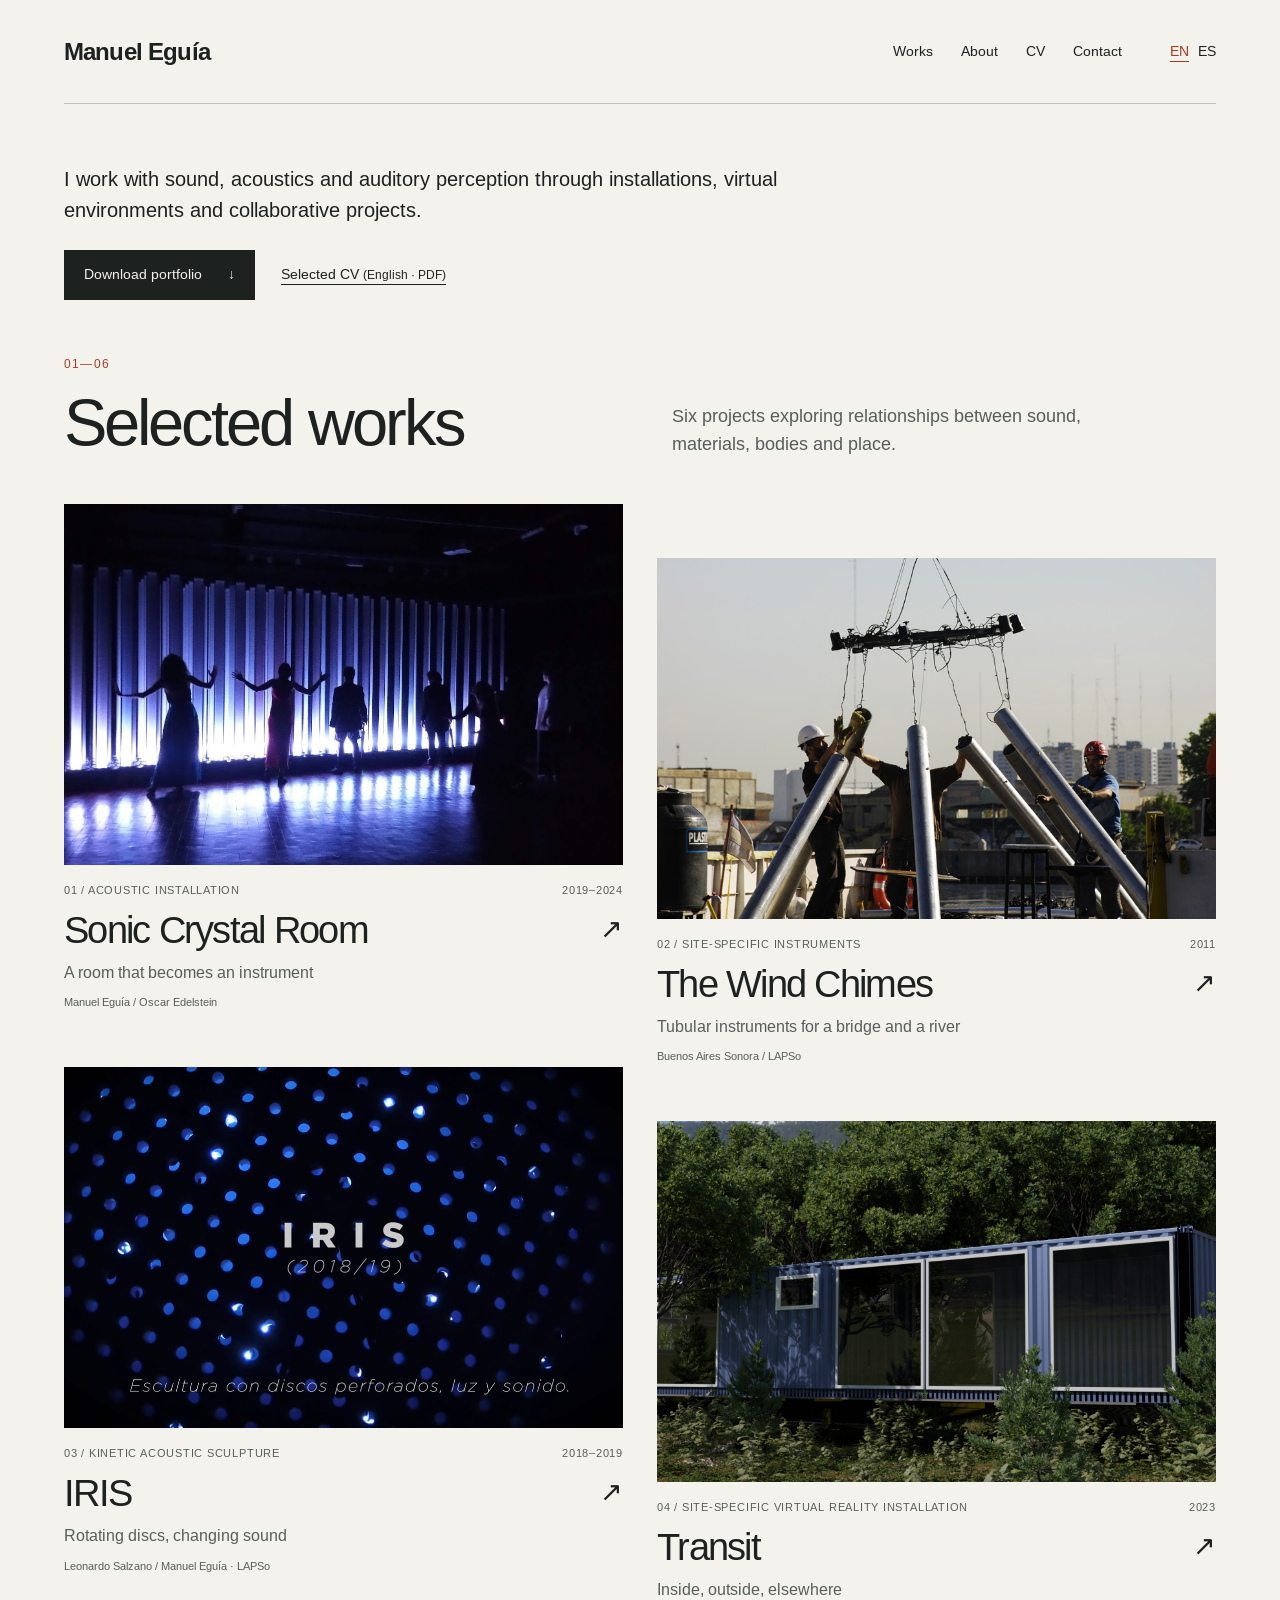
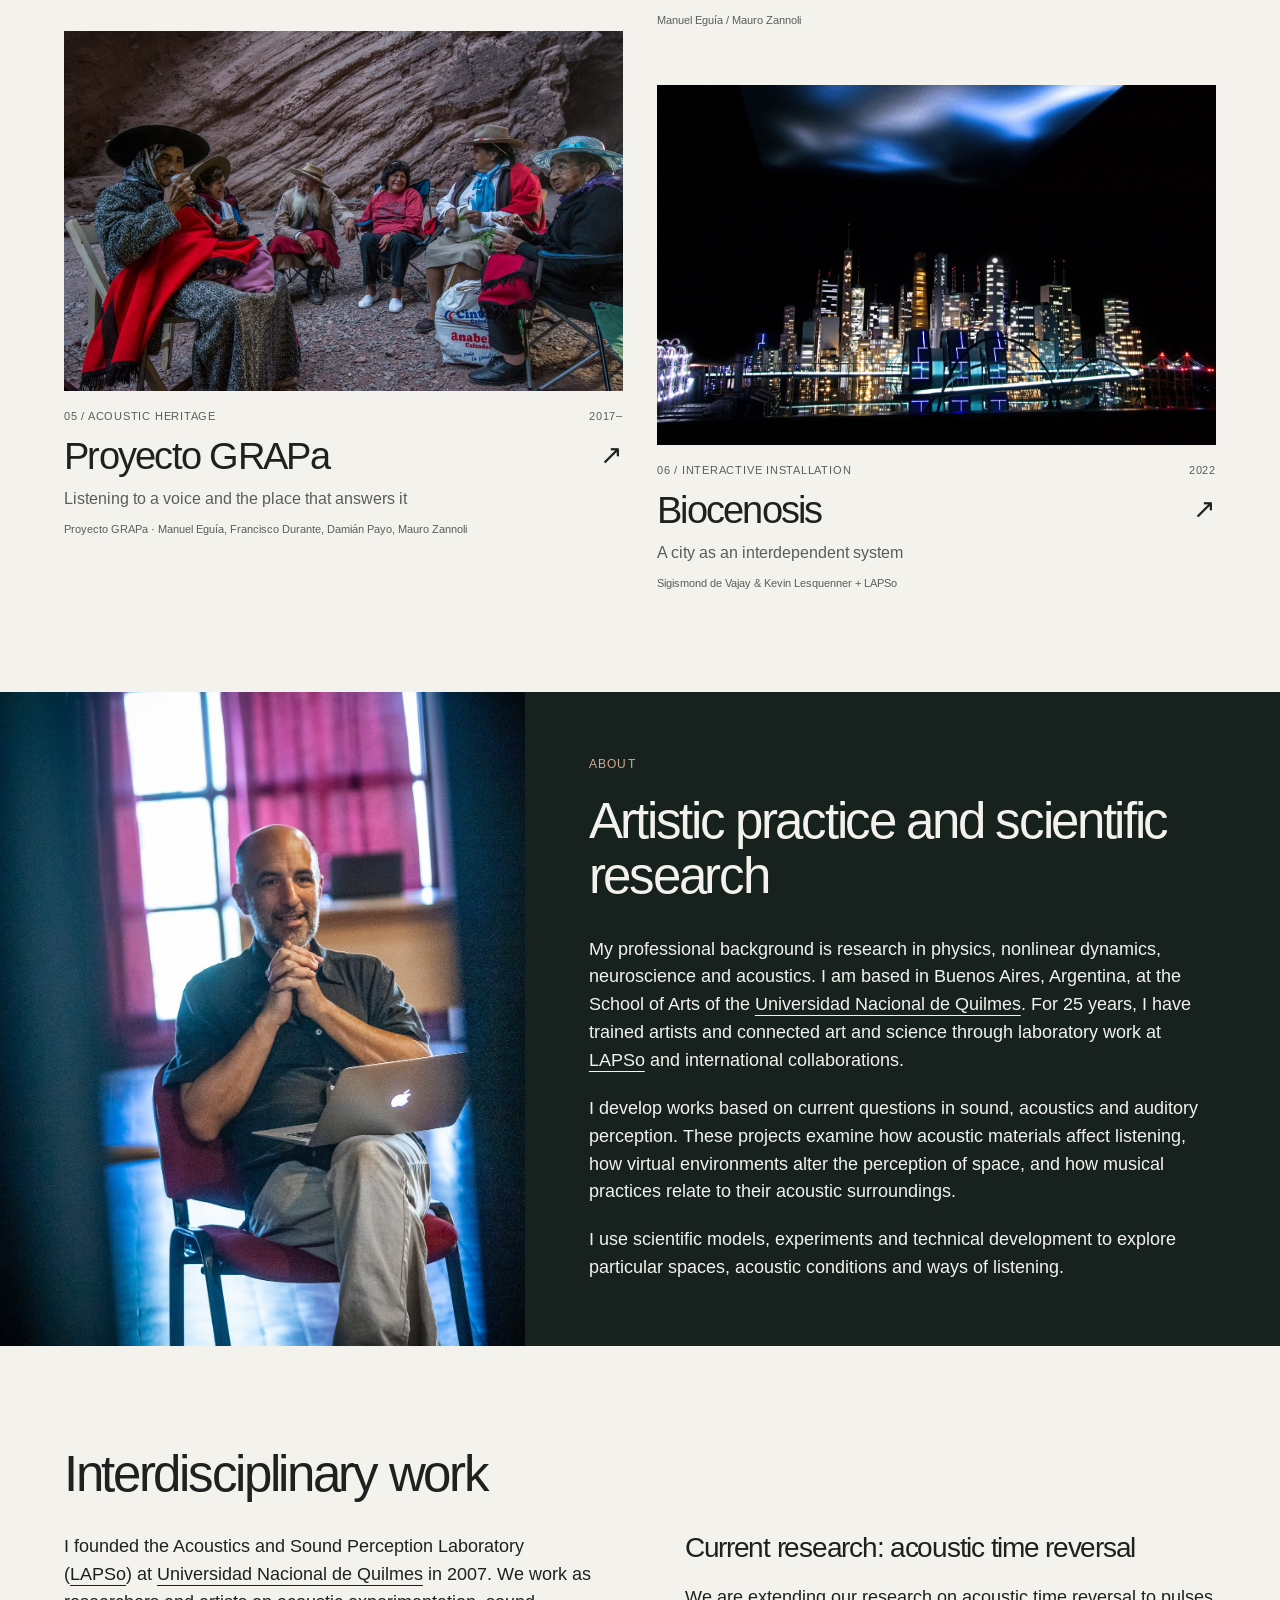
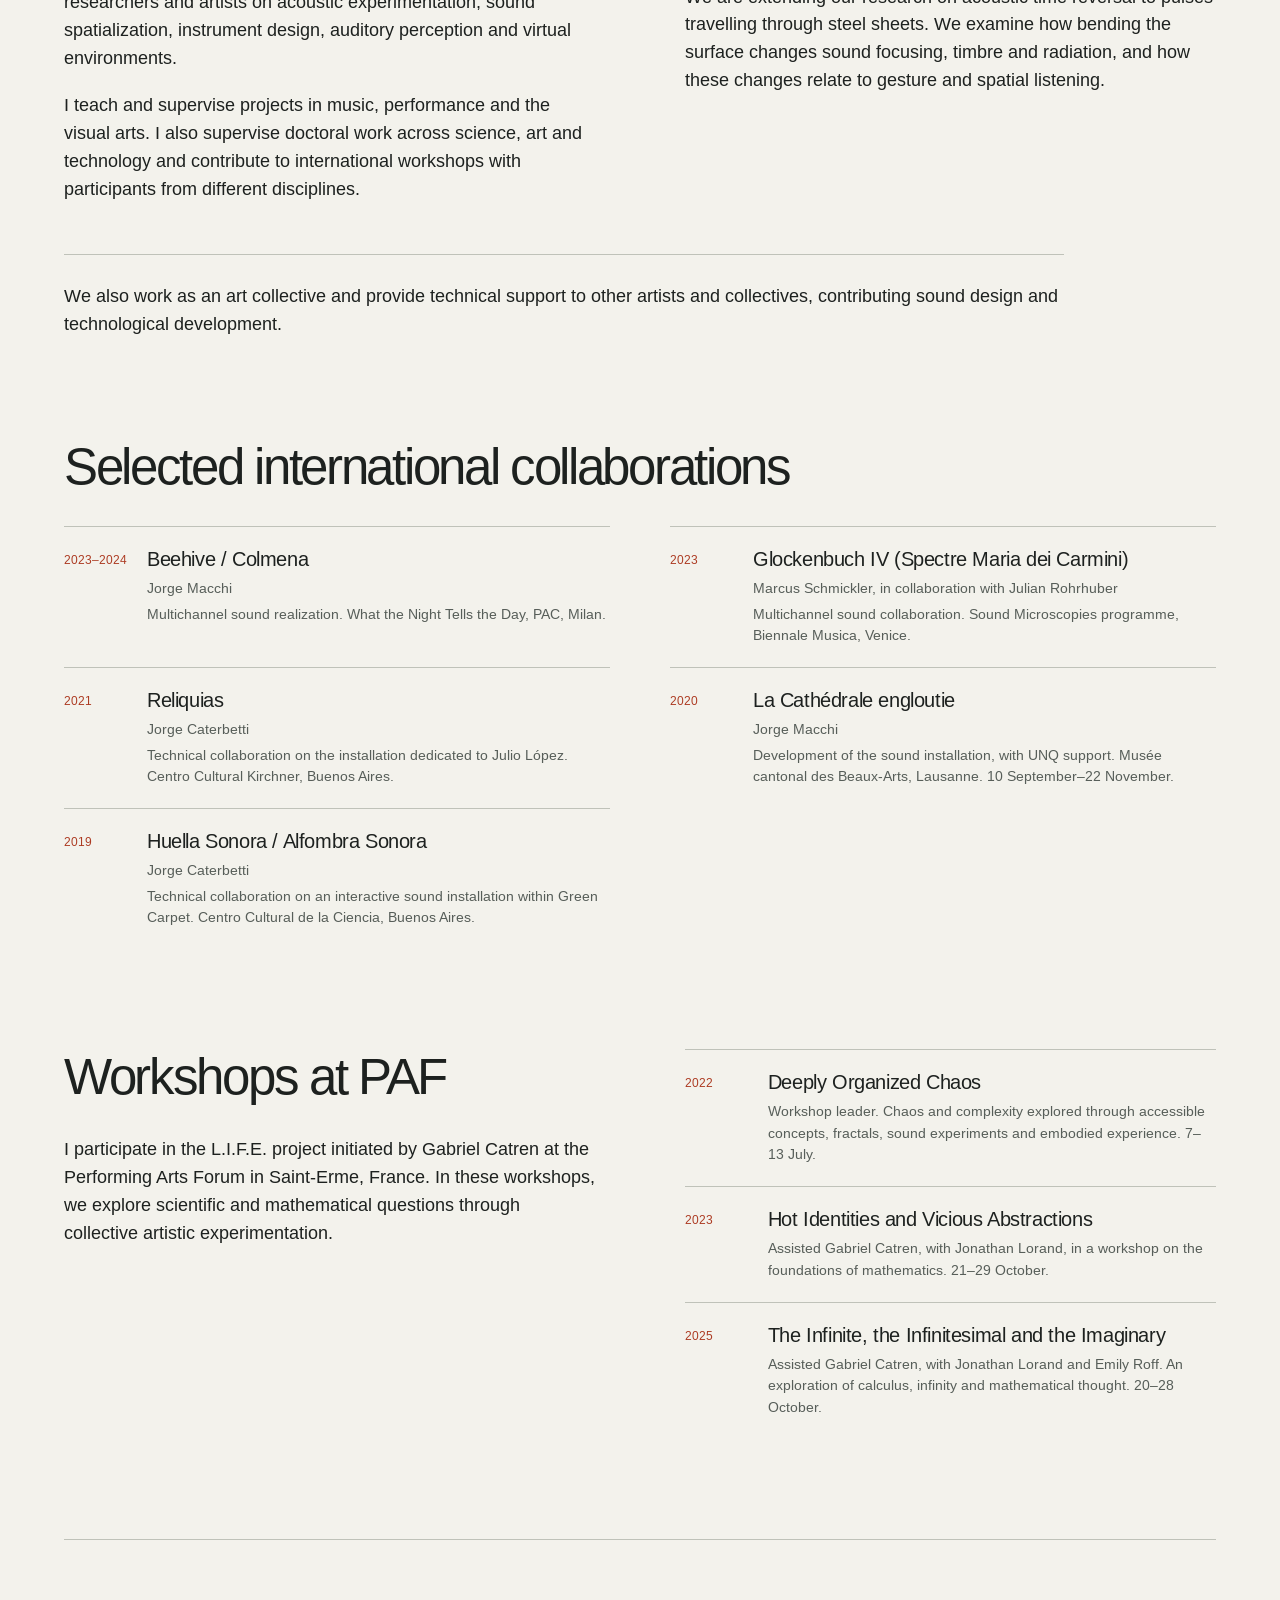
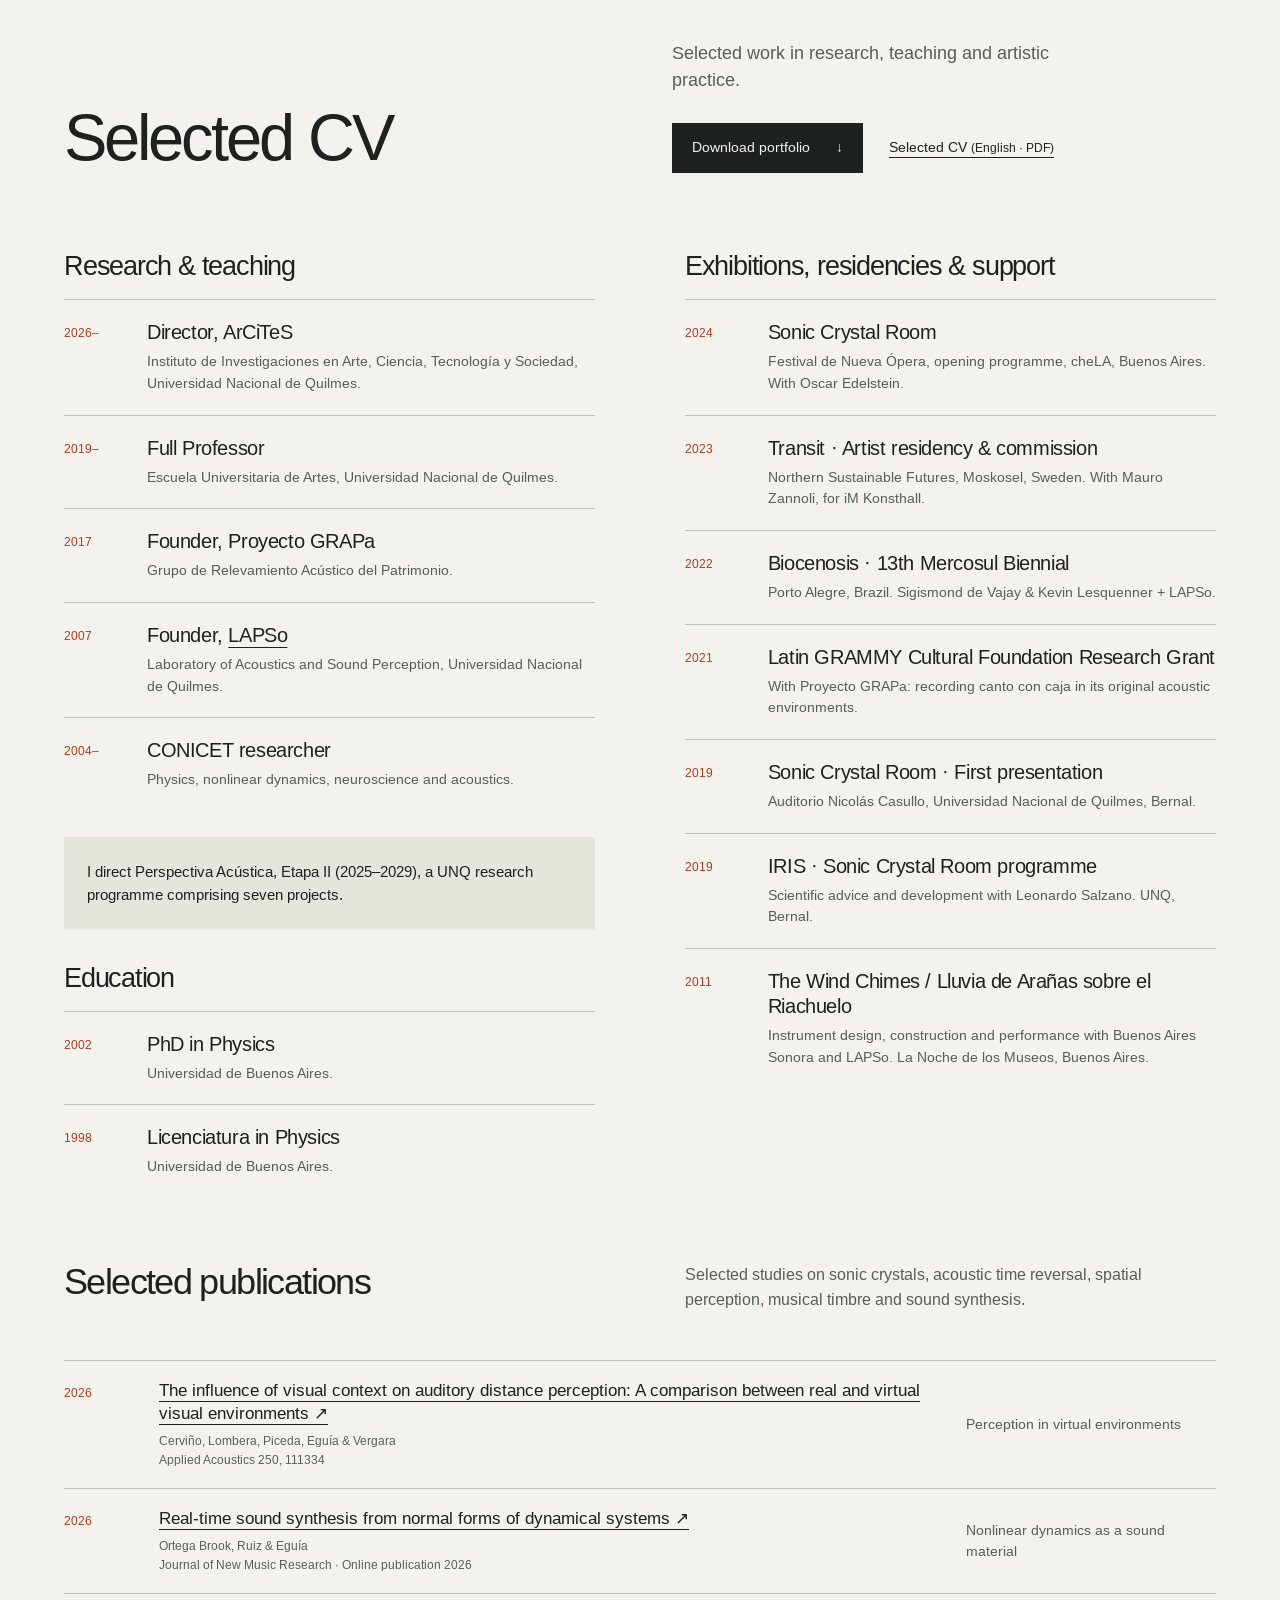
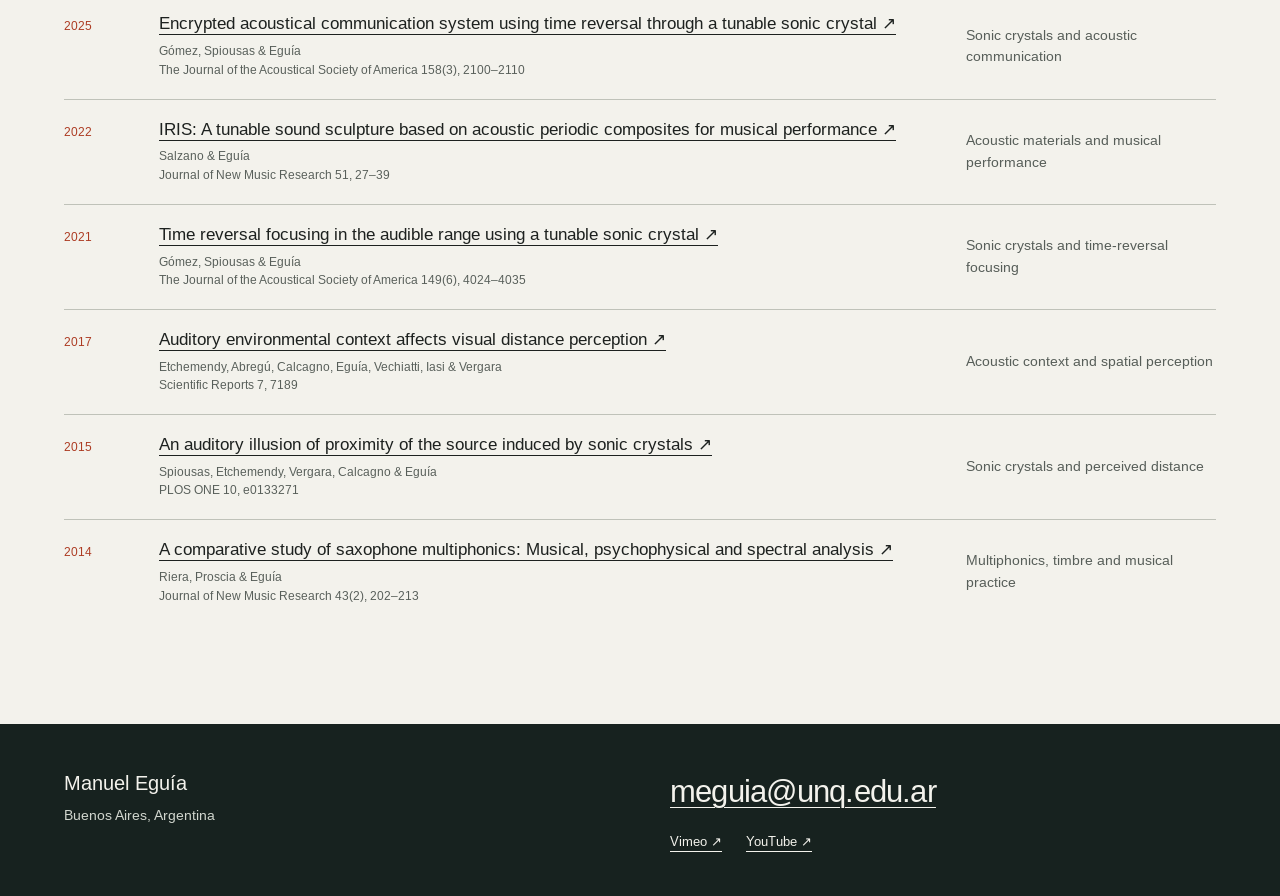
==== commit 1aa97511: "Merge About text and reorder interdisciplinary practice and workshops" ====
--- a/docs/index.html
+++ b/docs/index.html
@@ -1 +1,12 @@
-<!doctype html><html lang="en"><head><meta charset="utf-8"><meta name="viewport" content="width=device-width,initial-scale=1"><title>Manuel Eguía — Sound, space &amp; perception</title><meta name="description" content="I work with sound, acoustics and auditory perception through installations, virtual environments and collaborative projects."><meta name="theme-color" content="#f3f2ec"><link rel="canonical" href="https://meguia.github.io/dossier/"><link rel="alternate" hreflang="en" href="https://meguia.github.io/dossier/"><link rel="alternate" hreflang="es" href="https://meguia.github.io/dossier/es/"><meta property="og:type" content="website"><meta property="og:title" content="Manuel Eguía — Sound, space &amp; perception"><meta property="og:description" content="I work with sound, acoustics and auditory perception through installations, virtual environments and collaborative projects."><meta property="og:url" content="https://meguia.github.io/dossier/"><meta property="og:image" content="https://meguia.github.io/dossier/assets/images/sonic-performance.jpg"><meta name="twitter:card" content="summary_large_image"><link rel="stylesheet" href="assets/site.css"><script type="application/ld+json">{"@context": "https://schema.org", "@type": "Person", "name": "Manuel Camilo Eguía", "alternateName": "Manuel Eguía", "url": "https://meguia.github.io/dossier/", "jobTitle": "Sound artist · Physicist · Researcher", "sameAs": ["https://vimeo.com/meguia", "https://www.youtube.com/@manueleguia2915"]}</script></head><body><a class="skip" href="#main">Skip to content</a><div class="wrap"><header class="site-header" id="top"><a class="brand" href="">Manuel Eguía</a><nav class="nav" aria-label="Main"><a href="#works">Works</a><a href="#practice">About</a><a href="#cv">CV</a><a href="#contact">Contact</a><span class="lang" aria-label="Language"><a href="" lang="en" hreflang="en" aria-current="page">EN</a><a href="es/" lang="es" hreflang="es" >ES</a></span></nav></header></div><main id="main"><div class="wrap"><section class="opening"><p class="opening-text">I work with sound, acoustics and auditory perception through installations, virtual environments and collaborative projects.</p><div class="actions"><a class="button" href="downloads/Manuel-Eguia-Portfolio.pdf">Download portfolio <span aria-hidden="true">↓</span></a><a class="text-link" href="downloads/Manuel-Eguia-CV.pdf">Selected CV <small>(English · PDF)</small></a></div></section><section class="section selected-works" id="works"><div class="section-heading"><div><p class="eyebrow">01—06</p><h1 class="works-heading">Selected works</h1></div><p>Six projects exploring relationships between sound, materials, bodies and place.</p></div><div class="works-grid"><a class="work-card" href="works/sonic-crystal-room/"><img src="assets/images/sonic-performance.jpg" alt="Performers silhouetted in front of a wall of illuminated columns in Sonic Crystal Room." class="" loading="lazy" decoding="async"><div class="card-meta"><span>01 / Acoustic installation</span><span>2019–2024</span></div><div class="card-title"><h3>Sonic Crystal Room</h3><span class="arrow" aria-hidden="true">↗</span></div><div class="card-subtitle">A room that becomes an instrument</div><div class="card-credit">Manuel Eguía / Oscar Edelstein</div></a><a class="work-card" href="works/wind-chimes/"><img src="assets/images/wind-chimes-building.jpg" alt="The team assembling large metal wind-chime tubes on a boat beneath the transporter bridge." class="" style="object-position:center 78%" loading="lazy" decoding="async"><div class="card-meta"><span>02 / Site-specific instruments</span><span>2011</span></div><div class="card-title"><h3>The Wind Chimes</h3><span class="arrow" aria-hidden="true">↗</span></div><div class="card-subtitle">Tubular instruments for a bridge and a river</div><div class="card-credit">Buenos Aires Sonora / LAPSo</div></a><a class="work-card" href="works/iris/"><img src="assets/images/iris-teaser.jpg" alt="IRIS teaser image showing blue light through the sculpture’s overlapping perforated discs." class="" loading="lazy" decoding="async"><div class="card-meta"><span>03 / Kinetic acoustic sculpture</span><span>2018–2019</span></div><div class="card-title"><h3>IRIS</h3><span class="arrow" aria-hidden="true">↗</span></div><div class="card-subtitle">Rotating discs, changing sound</div><div class="card-credit">Leonardo Salzano / Manuel Eguía · LAPSo</div></a><a class="work-card" href="works/transit/"><img src="assets/images/transit-container.jpg" alt="The shipping-container gallery of Transit situated in a green forest landscape." class="" loading="lazy" decoding="async"><div class="card-meta"><span>04 / Site-specific virtual reality installation</span><span>2023</span></div><div class="card-title"><h3>Transit</h3><span class="arrow" aria-hidden="true">↗</span></div><div class="card-subtitle">Inside, outside, elsewhere</div><div class="card-credit">Manuel Eguía / Mauro Zannoli</div></a><a class="work-card" href="works/grapa/"><img src="assets/images/grapa-circle.jpg" alt="Copla singers seated in a circle with their cajas beneath the rock walls of the natural amphitheatre." class="" loading="lazy" decoding="async"><div class="card-meta"><span>05 / Acoustic heritage</span><span>2017–</span></div><div class="card-title"><h3>Proyecto GRAPa</h3><span class="arrow" aria-hidden="true">↗</span></div><div class="card-subtitle">Listening to a voice and the place that answers it</div><div class="card-credit">Proyecto GRAPa · Manuel Eguía, Francisco Durante, Damián Payo, Mauro Zannoli</div></a><a class="work-card" href="works/biocenosis/"><img src="assets/images/biocenosis.jpg" alt="Illuminated buildings in the city model of Biocenosis beneath a blue atmospheric projection." class="" loading="lazy" decoding="async"><div class="card-meta"><span>06 / Interactive installation</span><span>2022</span></div><div class="card-title"><h3>Biocenosis</h3><span class="arrow" aria-hidden="true">↗</span></div><div class="card-subtitle">A city as an interdependent system</div><div class="card-credit">Sigismond de Vajay &amp; Kevin Lesquenner + LAPSo</div></a></div></section></div><section class="statement-section section" id="practice"><div class="wrap statement-grid"><div><p class="eyebrow">About</p><h2>Artistic practice and scientific research</h2><div class="portrait-row"><img src="assets/images/portrait.jpg" alt="Manuel Eguía" class="" loading="lazy" decoding="async"><p>I am based in Buenos Aires. I founded <a class="institution-link" href="https://lapso.org/">LAPSo</a>, the Laboratory of Acoustics and Sound Perception at <a class="institution-link" href="https://www.unq.edu.ar/">Universidad Nacional de Quilmes</a>, in 2007, and Proyecto GRAPa in 2017.</p></div></div><div class="statement-copy"><p>My professional background is research in physics, nonlinear dynamics, neuroscience and acoustics. For 25 years, I have worked at an art school, training artists and connecting art and science through laboratory work and international collaborations. My artistic practice has developed through this work.</p><p>I develop works based on current questions in sound, acoustics and auditory perception. These projects examine how acoustic materials affect listening, how virtual environments alter the perception of space, and how musical practices relate to their acoustic surroundings.</p><p>I use scientific models, experiments and technical development to explore particular spaces, acoustic conditions and ways of listening.</p></div></div></section><div class="wrap"><section class="section practice-grid"><div><h2>The laboratory, the classroom, the work</h2><p>At LAPSo, we work as researchers and artists on acoustic experimentation, sound spatialization, instrument design, auditory perception and virtual environments.</p><p>I teach and supervise projects in music, performance and the visual arts. I also supervise doctoral work across science, art and technology and contribute to international workshops with participants from different disciplines.</p><div class="current"><p class="eyebrow">Work in progress</p><h4>Current research: acoustic time reversal</h4><p>Current experiments extend research on acoustic time reversal to pulses travelling through steel sheets. The work examines how bending the surface changes sound focusing, timbre and radiation, and how these changes relate to gesture and spatial listening.</p></div></div><div><h3>Workshops at Performing Arts Forum</h3><p>I participate in the L.I.F.E. project initiated by Gabriel Catren at the Performing Arts Forum in Saint-Erme, France. In these workshops, we explore scientific and mathematical questions through collective artistic experimentation.</p><ul class="list"><li><span class="year">2022</span><div><h4>Deeply Organized Chaos</h4><p>Workshop leader. Chaos and complexity explored through accessible concepts, fractals, sound experiments and embodied experience. 7–13 July.</p></div></li><li><span class="year">2023</span><div><h4>Hot Identities and Vicious Abstractions</h4><p>Assisted Gabriel Catren, with Jonathan Lorand, in a workshop on the foundations of mathematics. 21–29 October.</p></div></li><li><span class="year">2025</span><div><h4>The Infinite, the Infinitesimal and the Imaginary</h4><p>Assisted Gabriel Catren, with Jonathan Lorand and Emily Roff. An exploration of calculus, infinity and mathematical thought. 20–28 October.</p></div></li></ul></div></section><section class="section collab-section"><div class="section-heading"><h3>Selected international collaborations</h3><p>Sound design and technical development in collaboration with the authors of these works.</p></div><ul class="list collab-list"><li><span class="year">2023–2024</span><div><h4>Beehive / Colmena</h4><p>Jorge Macchi</p><p>Multichannel sound realization. What the Night Tells the Day, PAC, Milan.</p></div></li><li><span class="year">2023</span><div><h4>Glockenbuch IV (Spectre Maria dei Carmini)</h4><p>Marcus Schmickler, in collaboration with Julian Rohrhuber</p><p>Multichannel sound collaboration. Sound Microscopies programme, Biennale Musica, Venice.</p></div></li><li><span class="year">2021</span><div><h4>Reliquias</h4><p>Jorge Caterbetti</p><p>Technical collaboration on the installation dedicated to Julio López. Centro Cultural Kirchner, Buenos Aires.</p></div></li><li><span class="year">2020</span><div><h4>La Cathédrale engloutie</h4><p>Jorge Macchi</p><p>Development of the sound installation, with UNQ support. Musée cantonal des Beaux-Arts, Lausanne. 10 September–22 November.</p></div></li><li><span class="year">2019</span><div><h4>Huella Sonora / Alfombra Sonora</h4><p>Jorge Caterbetti</p><p>Technical collaboration on an interactive sound installation within Green Carpet. Centro Cultural de la Ciencia, Buenos Aires.</p></div></li></ul></section><section class="section cv-section" id="cv"><div class="section-heading"><h2>Selected CV</h2><div><p>Selected work in research, teaching and artistic practice.</p><div class="actions"><a class="button" href="downloads/Manuel-Eguia-Portfolio.pdf">Download portfolio <span aria-hidden="true">↓</span></a><a class="text-link" href="downloads/Manuel-Eguia-CV.pdf">Selected CV <small>(English · PDF)</small></a></div></div></div><div class="cv-columns"><div><h3>Research &amp; teaching</h3><ul class="list"><li><span class="year">2026–</span><div><h4>Director, ArCiTeS</h4><p>Instituto de Investigaciones en Arte, Ciencia, Tecnología y Sociedad, Universidad Nacional de Quilmes.</p></div></li><li><span class="year">2019–</span><div><h4>Full Professor</h4><p>Escuela Universitaria de Artes, Universidad Nacional de Quilmes.</p></div></li><li><span class="year">2017</span><div><h4>Founder, Proyecto GRAPa</h4><p>Grupo de Relevamiento Acústico del Patrimonio.</p></div></li><li><span class="year">2007</span><div><h4>Founder, <a class="institution-link" href="https://lapso.org/">LAPSo</a></h4><p>Laboratory of Acoustics and Sound Perception, Universidad Nacional de Quilmes.</p></div></li><li><span class="year"></span><div><h4>CONICET researcher</h4><p>Physics, nonlinear dynamics, neuroscience and acoustics.</p></div></li></ul><p class="programme">I direct Perspectiva Acústica, Etapa II (2025–2029), a UNQ research programme comprising seven projects.</p><h3>Education</h3><ul class="list"><li><span class="year">2002</span><div><h4>PhD in Physics</h4><p>Universidad de Buenos Aires.</p></div></li><li><span class="year">1998</span><div><h4>Licenciatura in Physics</h4><p>Universidad de Buenos Aires.</p></div></li></ul></div><div><h3>Exhibitions, residencies &amp; support</h3><ul class="list"><li><span class="year">2024</span><div><h4>Sonic Crystal Room</h4><p>Festival de Nueva Ópera, opening programme, cheLA, Buenos Aires. With Oscar Edelstein.</p></div></li><li><span class="year">2023</span><div><h4>Transit · Artist residency &amp; commission</h4><p>Northern Sustainable Futures, Moskosel, Sweden. With Mauro Zannoli, for iM Konsthall.</p></div></li><li><span class="year">2022</span><div><h4>Biocenosis · 13th Mercosul Biennial</h4><p>Porto Alegre, Brazil. Sigismond de Vajay &amp; Kevin Lesquenner + LAPSo.</p></div></li><li><span class="year">2021</span><div><h4>Latin GRAMMY Cultural Foundation Research Grant</h4><p>With Proyecto GRAPa: recording canto con caja in its original acoustic environments.</p></div></li><li><span class="year">2019</span><div><h4>Sonic Crystal Room · First presentation</h4><p>Auditorio Nicolás Casullo, Universidad Nacional de Quilmes, Bernal.</p></div></li><li><span class="year">2019</span><div><h4>IRIS · Sonic Crystal Room programme</h4><p>Scientific advice and development with Leonardo Salzano. UNQ, Bernal.</p></div></li><li><span class="year">2011</span><div><h4>The Wind Chimes / Lluvia de Arañas sobre el Riachuelo</h4><p>Instrument design, construction and performance with Buenos Aires Sonora and LAPSo. La Noche de los Museos, Buenos Aires.</p></div></li></ul></div></div><div class="research"><div class="research-head"><h3>Selected publications</h3><p>Selected studies on sonic crystals, acoustic time reversal, spatial perception, musical timbre and sound synthesis.</p></div><ol class="publications"><li><span class="year">2026</span><div><div class="publication-title"><a href="https://doi.org/10.1016/j.apacoust.2026.111334">The influence of visual context on auditory distance perception: A comparison between real and virtual visual environments ↗</a></div><div class="publication-meta">Cerviño, Lombera, Piceda, Eguía &amp; Vergara<br>Applied Acoustics 250, 111334</div></div><span class="publication-theme">Perception in virtual environments</span></li><li><span class="year">2026</span><div><div class="publication-title"><a href="https://doi.org/10.1080/09298215.2026.2634043">Real-time sound synthesis from normal forms of dynamical systems ↗</a></div><div class="publication-meta">Ortega Brook, Ruiz &amp; Eguía<br>Journal of New Music Research · Online publication 2026</div></div><span class="publication-theme">Nonlinear dynamics as a sound material</span></li><li><span class="year">2025</span><div><div class="publication-title"><a href="https://doi.org/10.1121/10.0039245">Encrypted acoustical communication system using time reversal through a tunable sonic crystal ↗</a></div><div class="publication-meta">Gómez, Spiousas &amp; Eguía<br>The Journal of the Acoustical Society of America 158(3), 2100–2110</div></div><span class="publication-theme">Sonic crystals and acoustic communication</span></li><li><span class="year">2022</span><div><div class="publication-title"><a href="https://doi.org/10.1080/09298215.2022.2049313">IRIS: A tunable sound sculpture based on acoustic periodic composites for musical performance ↗</a></div><div class="publication-meta">Salzano &amp; Eguía<br>Journal of New Music Research 51, 27–39</div></div><span class="publication-theme">Acoustic materials and musical performance</span></li><li><span class="year">2021</span><div><div class="publication-title"><a href="https://doi.org/10.1121/10.0005196">Time reversal focusing in the audible range using a tunable sonic crystal ↗</a></div><div class="publication-meta">Gómez, Spiousas &amp; Eguía<br>The Journal of the Acoustical Society of America 149(6), 4024–4035</div></div><span class="publication-theme">Sonic crystals and time-reversal focusing</span></li><li><span class="year">2017</span><div><div class="publication-title"><a href="https://doi.org/10.1038/s41598-017-06495-3">Auditory environmental context affects visual distance perception ↗</a></div><div class="publication-meta">Etchemendy, Abregú, Calcagno, Eguía, Vechiatti, Iasi &amp; Vergara<br>Scientific Reports 7, 7189</div></div><span class="publication-theme">Acoustic context and spatial perception</span></li><li><span class="year">2015</span><div><div class="publication-title"><a href="https://doi.org/10.1371/journal.pone.0133271">An auditory illusion of proximity of the source induced by sonic crystals ↗</a></div><div class="publication-meta">Spiousas, Etchemendy, Vergara, Calcagno &amp; Eguía<br>PLOS ONE 10, e0133271</div></div><span class="publication-theme">Sonic crystals and perceived distance</span></li><li><span class="year">2014</span><div><div class="publication-title"><a href="https://doi.org/10.1080/09298215.2013.860993">A comparative study of saxophone multiphonics: Musical, psychophysical and spectral analysis ↗</a></div><div class="publication-meta">Riera, Proscia &amp; Eguía<br>Journal of New Music Research 43(2), 202–213</div></div><span class="publication-theme">Multiphonics, timbre and musical practice</span></li></ol></div></section></div></main><footer class="contact-section" id="contact" aria-label="Contact"><div class="contact-grid"><div><p class="contact-name">Manuel Eguía</p><p class="contact-location">Buenos Aires, Argentina</p></div><address><a class="email" href="mailto:meguia@unq.edu.ar">meguia@unq.edu.ar</a><div class="channels"><a href="https://vimeo.com/meguia">Vimeo ↗</a><a href="https://www.youtube.com/@manueleguia2915">YouTube ↗</a></div></address></div></footer></body></html>+<!doctype html><html lang="en"><head><meta charset="utf-8"><meta name="viewport" content="width=device-width,initial-scale=1"><title>Manuel Eguía — Sound, space &amp; perception</title><meta name="description" content="I work with sound, acoustics and auditory perception through installations, virtual environments and collaborative projects."><meta name="theme-color" content="#f3f2ec"><link rel="canonical" href="https://meguia.github.io/dossier/"><link rel="alternate" hreflang="en" href="https://meguia.github.io/dossier/"><link rel="alternate" hreflang="es" href="https://meguia.github.io/dossier/es/"><meta property="og:type" content="website"><meta property="og:title" content="Manuel Eguía — Sound, space &amp; perception"><meta property="og:description" content="I work with sound, acoustics and auditory perception through installations, virtual environments and collaborative projects."><meta property="og:url" content="https://meguia.github.io/dossier/"><meta property="og:image" content="https://meguia.github.io/dossier/assets/images/sonic-performance.jpg"><meta name="twitter:card" content="summary_large_image"><link rel="stylesheet" href="assets/site.css"><script type="application/ld+json">{"@context": "https://schema.org", "@type": "Person", "name": "Manuel Camilo Eguía", "alternateName": "Manuel Eguía", "url": "https://meguia.github.io/dossier/", "jobTitle": "Sound artist · Physicist · Researcher", "sameAs": ["https://vimeo.com/meguia", "https://www.youtube.com/@manueleguia2915"]}</script></head><body><a class="skip" href="#main">Skip to content</a><div class="wrap"><header class="site-header" id="top"><a class="brand" href="">Manuel Eguía</a><nav class="nav" aria-label="Main"><a href="#works">Works</a><a href="#practice">About</a><a href="#cv">CV</a><a href="#contact">Contact</a><span class="lang" aria-label="Language"><a href="" lang="en" hreflang="en" aria-current="page">EN</a><a href="es/" lang="es" hreflang="es" >ES</a></span></nav></header></div><main id="main">
+<div class="wrap">
+<section class="opening"><p class="opening-text">I work with sound, acoustics and auditory perception through installations, virtual environments and collaborative projects.</p><div class="actions"><a class="button" href="downloads/Manuel-Eguia-Portfolio.pdf">Download portfolio <span aria-hidden="true">↓</span></a><a class="text-link" href="downloads/Manuel-Eguia-CV.pdf">Selected CV <small>(English · PDF)</small></a></div></section>
+<section class="section selected-works" id="works"><div class="section-heading"><div><p class="eyebrow">01—06</p><h1 class="works-heading">Selected works</h1></div><p>Six projects exploring relationships between sound, materials, bodies and place.</p></div><div class="works-grid"><a class="work-card" href="works/sonic-crystal-room/"><img src="assets/images/sonic-performance.jpg" alt="Performers silhouetted in front of a wall of illuminated columns in Sonic Crystal Room." class="" loading="lazy" decoding="async"><div class="card-meta"><span>01 / Acoustic installation</span><span>2019–2024</span></div><div class="card-title"><h3>Sonic Crystal Room</h3><span class="arrow" aria-hidden="true">↗</span></div><div class="card-subtitle">A room that becomes an instrument</div><div class="card-credit">Manuel Eguía / Oscar Edelstein</div></a><a class="work-card" href="works/wind-chimes/"><img src="assets/images/wind-chimes-building.jpg" alt="The team assembling large metal wind-chime tubes on a boat beneath the transporter bridge." class="" style="object-position:center 78%" loading="lazy" decoding="async"><div class="card-meta"><span>02 / Site-specific instruments</span><span>2011</span></div><div class="card-title"><h3>The Wind Chimes</h3><span class="arrow" aria-hidden="true">↗</span></div><div class="card-subtitle">Tubular instruments for a bridge and a river</div><div class="card-credit">Buenos Aires Sonora / LAPSo</div></a><a class="work-card" href="works/iris/"><img src="assets/images/iris-teaser.jpg" alt="IRIS teaser image showing blue light through the sculpture’s overlapping perforated discs." class="" loading="lazy" decoding="async"><div class="card-meta"><span>03 / Kinetic acoustic sculpture</span><span>2018–2019</span></div><div class="card-title"><h3>IRIS</h3><span class="arrow" aria-hidden="true">↗</span></div><div class="card-subtitle">Rotating discs, changing sound</div><div class="card-credit">Leonardo Salzano / Manuel Eguía · LAPSo</div></a><a class="work-card" href="works/transit/"><img src="assets/images/transit-container.jpg" alt="The shipping-container gallery of Transit situated in a green forest landscape." class="" loading="lazy" decoding="async"><div class="card-meta"><span>04 / Site-specific virtual reality installation</span><span>2023</span></div><div class="card-title"><h3>Transit</h3><span class="arrow" aria-hidden="true">↗</span></div><div class="card-subtitle">Inside, outside, elsewhere</div><div class="card-credit">Manuel Eguía / Mauro Zannoli</div></a><a class="work-card" href="works/grapa/"><img src="assets/images/grapa-circle.jpg" alt="Copla singers seated in a circle with their cajas beneath the rock walls of the natural amphitheatre." class="" loading="lazy" decoding="async"><div class="card-meta"><span>05 / Acoustic heritage</span><span>2017–</span></div><div class="card-title"><h3>Proyecto GRAPa</h3><span class="arrow" aria-hidden="true">↗</span></div><div class="card-subtitle">Listening to a voice and the place that answers it</div><div class="card-credit">Proyecto GRAPa · Manuel Eguía, Francisco Durante, Damián Payo, Mauro Zannoli</div></a><a class="work-card" href="works/biocenosis/"><img src="assets/images/biocenosis.jpg" alt="Illuminated buildings in the city model of Biocenosis beneath a blue atmospheric projection." class="" loading="lazy" decoding="async"><div class="card-meta"><span>06 / Interactive installation</span><span>2022</span></div><div class="card-title"><h3>Biocenosis</h3><span class="arrow" aria-hidden="true">↗</span></div><div class="card-subtitle">A city as an interdependent system</div><div class="card-credit">Sigismond de Vajay &amp; Kevin Lesquenner + LAPSo</div></a></div></section>
+</div>
+<section class="statement-section" id="practice"><div class="about-layout"><figure class="about-image"><img src="assets/images/portrait.jpg" alt="Manuel Eguía" class="about-portrait" loading="lazy" decoding="async"></figure><div class="about-copy"><p class="eyebrow">About</p><h2>Artistic practice and scientific research</h2><p>My professional background is research in physics, nonlinear dynamics, neuroscience and acoustics. I am based in Buenos Aires, Argentina, at the School of Arts of the <a class="institution-link" href="https://www.unq.edu.ar/">Universidad Nacional de Quilmes</a>. For 25 years, I have trained artists and connected art and science through laboratory work at <a class="institution-link" href="https://lapso.org/">LAPSo</a> and international collaborations.</p><p>I develop works based on current questions in sound, acoustics and auditory perception. These projects examine how acoustic materials affect listening, how virtual environments alter the perception of space, and how musical practices relate to their acoustic surroundings.</p><p>I use scientific models, experiments and technical development to explore particular spaces, acoustic conditions and ways of listening.</p></div></div></section>
+<div class="wrap">
+<section class="section interdisciplinary-section" id="interdisciplinary"><h2>Interdisciplinary work</h2><div class="interdisciplinary-grid"><div><p>I founded the Acoustics and Sound Perception Laboratory (<a class="institution-link" href="https://lapso.org/">LAPSo</a>) at <a class="institution-link" href="https://www.unq.edu.ar/">Universidad Nacional de Quilmes</a> in 2007. We work as researchers and artists on acoustic experimentation, sound spatialization, instrument design, auditory perception and virtual environments.</p><p>I teach and supervise projects in music, performance and the visual arts. I also supervise doctoral work across science, art and technology and contribute to international workshops with participants from different disciplines.</p></div><div class="current"><h3>Current research: acoustic time reversal</h3><p>We are extending our research on acoustic time reversal to pulses travelling through steel sheets. We examine how bending the surface changes sound focusing, timbre and radiation, and how these changes relate to gesture and spatial listening.</p></div></div><p class="collective-description">We also work as an art collective and provide technical support to other artists and collectives, contributing sound design and technological development.</p></section>
+<section class="section collab-section" id="collaborations"><h2>Selected international collaborations</h2><ul class="list collab-list"><li><span class="year">2023–2024</span><div><h4>Beehive / Colmena</h4><p>Jorge Macchi</p><p>Multichannel sound realization. What the Night Tells the Day, PAC, Milan.</p></div></li><li><span class="year">2023</span><div><h4>Glockenbuch IV (Spectre Maria dei Carmini)</h4><p>Marcus Schmickler, in collaboration with Julian Rohrhuber</p><p>Multichannel sound collaboration. Sound Microscopies programme, Biennale Musica, Venice.</p></div></li><li><span class="year">2021</span><div><h4>Reliquias</h4><p>Jorge Caterbetti</p><p>Technical collaboration on the installation dedicated to Julio López. Centro Cultural Kirchner, Buenos Aires.</p></div></li><li><span class="year">2020</span><div><h4>La Cathédrale engloutie</h4><p>Jorge Macchi</p><p>Development of the sound installation, with UNQ support. Musée cantonal des Beaux-Arts, Lausanne. 10 September–22 November.</p></div></li><li><span class="year">2019</span><div><h4>Huella Sonora / Alfombra Sonora</h4><p>Jorge Caterbetti</p><p>Technical collaboration on an interactive sound installation within Green Carpet. Centro Cultural de la Ciencia, Buenos Aires.</p></div></li></ul></section>
+<section class="section workshops-section" id="workshops"><div class="workshops-grid"><div><h2>Workshops at PAF</h2><p>I participate in the L.I.F.E. project initiated by Gabriel Catren at the Performing Arts Forum in Saint-Erme, France. In these workshops, we explore scientific and mathematical questions through collective artistic experimentation.</p></div><div><ul class="list"><li><span class="year">2022</span><div><h4>Deeply Organized Chaos</h4><p>Workshop leader. Chaos and complexity explored through accessible concepts, fractals, sound experiments and embodied experience. 7–13 July.</p></div></li><li><span class="year">2023</span><div><h4>Hot Identities and Vicious Abstractions</h4><p>Assisted Gabriel Catren, with Jonathan Lorand, in a workshop on the foundations of mathematics. 21–29 October.</p></div></li><li><span class="year">2025</span><div><h4>The Infinite, the Infinitesimal and the Imaginary</h4><p>Assisted Gabriel Catren, with Jonathan Lorand and Emily Roff. An exploration of calculus, infinity and mathematical thought. 20–28 October.</p></div></li></ul></div></div></section>
+<section class="section cv-section" id="cv"><div class="section-heading"><h2>Selected CV</h2><div><p>Selected work in research, teaching and artistic practice.</p><div class="actions"><a class="button" href="downloads/Manuel-Eguia-Portfolio.pdf">Download portfolio <span aria-hidden="true">↓</span></a><a class="text-link" href="downloads/Manuel-Eguia-CV.pdf">Selected CV <small>(English · PDF)</small></a></div></div></div><div class="cv-columns"><div><h3>Research &amp; teaching</h3><ul class="list"><li><span class="year">2026–</span><div><h4>Director, ArCiTeS</h4><p>Instituto de Investigaciones en Arte, Ciencia, Tecnología y Sociedad, Universidad Nacional de Quilmes.</p></div></li><li><span class="year">2019–</span><div><h4>Full Professor</h4><p>Escuela Universitaria de Artes, Universidad Nacional de Quilmes.</p></div></li><li><span class="year">2017</span><div><h4>Founder, Proyecto GRAPa</h4><p>Grupo de Relevamiento Acústico del Patrimonio.</p></div></li><li><span class="year">2007</span><div><h4>Founder, <a class="institution-link" href="https://lapso.org/">LAPSo</a></h4><p>Laboratory of Acoustics and Sound Perception, Universidad Nacional de Quilmes.</p></div></li><li><span class="year">2004–</span><div><h4>CONICET researcher</h4><p>Physics, nonlinear dynamics, neuroscience and acoustics.</p></div></li></ul><p class="programme">I direct Perspectiva Acústica, Etapa II (2025–2029), a UNQ research programme comprising seven projects.</p><h3>Education</h3><ul class="list"><li><span class="year">2002</span><div><h4>PhD in Physics</h4><p>Universidad de Buenos Aires.</p></div></li><li><span class="year">1998</span><div><h4>Licenciatura in Physics</h4><p>Universidad de Buenos Aires.</p></div></li></ul></div><div><h3>Exhibitions, residencies &amp; support</h3><ul class="list"><li><span class="year">2024</span><div><h4>Sonic Crystal Room</h4><p>Festival de Nueva Ópera, opening programme, cheLA, Buenos Aires. With Oscar Edelstein.</p></div></li><li><span class="year">2023</span><div><h4>Transit · Artist residency &amp; commission</h4><p>Northern Sustainable Futures, Moskosel, Sweden. With Mauro Zannoli, for iM Konsthall.</p></div></li><li><span class="year">2022</span><div><h4>Biocenosis · 13th Mercosul Biennial</h4><p>Porto Alegre, Brazil. Sigismond de Vajay &amp; Kevin Lesquenner + LAPSo.</p></div></li><li><span class="year">2021</span><div><h4>Latin GRAMMY Cultural Foundation Research Grant</h4><p>With Proyecto GRAPa: recording canto con caja in its original acoustic environments.</p></div></li><li><span class="year">2019</span><div><h4>Sonic Crystal Room · First presentation</h4><p>Auditorio Nicolás Casullo, Universidad Nacional de Quilmes, Bernal.</p></div></li><li><span class="year">2019</span><div><h4>IRIS · Sonic Crystal Room programme</h4><p>Scientific advice and development with Leonardo Salzano. UNQ, Bernal.</p></div></li><li><span class="year">2011</span><div><h4>The Wind Chimes / Lluvia de Arañas sobre el Riachuelo</h4><p>Instrument design, construction and performance with Buenos Aires Sonora and LAPSo. La Noche de los Museos, Buenos Aires.</p></div></li></ul></div></div><div class="research"><div class="research-head"><h3>Selected publications</h3><p>Selected studies on sonic crystals, acoustic time reversal, spatial perception, musical timbre and sound synthesis.</p></div><ol class="publications"><li><span class="year">2026</span><div><div class="publication-title"><a href="https://doi.org/10.1016/j.apacoust.2026.111334">The influence of visual context on auditory distance perception: A comparison between real and virtual visual environments ↗</a></div><div class="publication-meta">Cerviño, Lombera, Piceda, Eguía &amp; Vergara<br>Applied Acoustics 250, 111334</div></div><span class="publication-theme">Perception in virtual environments</span></li><li><span class="year">2026</span><div><div class="publication-title"><a href="https://doi.org/10.1080/09298215.2026.2634043">Real-time sound synthesis from normal forms of dynamical systems ↗</a></div><div class="publication-meta">Ortega Brook, Ruiz &amp; Eguía<br>Journal of New Music Research · Online publication 2026</div></div><span class="publication-theme">Nonlinear dynamics as a sound material</span></li><li><span class="year">2025</span><div><div class="publication-title"><a href="https://doi.org/10.1121/10.0039245">Encrypted acoustical communication system using time reversal through a tunable sonic crystal ↗</a></div><div class="publication-meta">Gómez, Spiousas &amp; Eguía<br>The Journal of the Acoustical Society of America 158(3), 2100–2110</div></div><span class="publication-theme">Sonic crystals and acoustic communication</span></li><li><span class="year">2022</span><div><div class="publication-title"><a href="https://doi.org/10.1080/09298215.2022.2049313">IRIS: A tunable sound sculpture based on acoustic periodic composites for musical performance ↗</a></div><div class="publication-meta">Salzano &amp; Eguía<br>Journal of New Music Research 51, 27–39</div></div><span class="publication-theme">Acoustic materials and musical performance</span></li><li><span class="year">2021</span><div><div class="publication-title"><a href="https://doi.org/10.1121/10.0005196">Time reversal focusing in the audible range using a tunable sonic crystal ↗</a></div><div class="publication-meta">Gómez, Spiousas &amp; Eguía<br>The Journal of the Acoustical Society of America 149(6), 4024–4035</div></div><span class="publication-theme">Sonic crystals and time-reversal focusing</span></li><li><span class="year">2017</span><div><div class="publication-title"><a href="https://doi.org/10.1038/s41598-017-06495-3">Auditory environmental context affects visual distance perception ↗</a></div><div class="publication-meta">Etchemendy, Abregú, Calcagno, Eguía, Vechiatti, Iasi &amp; Vergara<br>Scientific Reports 7, 7189</div></div><span class="publication-theme">Acoustic context and spatial perception</span></li><li><span class="year">2015</span><div><div class="publication-title"><a href="https://doi.org/10.1371/journal.pone.0133271">An auditory illusion of proximity of the source induced by sonic crystals ↗</a></div><div class="publication-meta">Spiousas, Etchemendy, Vergara, Calcagno &amp; Eguía<br>PLOS ONE 10, e0133271</div></div><span class="publication-theme">Sonic crystals and perceived distance</span></li><li><span class="year">2014</span><div><div class="publication-title"><a href="https://doi.org/10.1080/09298215.2013.860993">A comparative study of saxophone multiphonics: Musical, psychophysical and spectral analysis ↗</a></div><div class="publication-meta">Riera, Proscia &amp; Eguía<br>Journal of New Music Research 43(2), 202–213</div></div><span class="publication-theme">Multiphonics, timbre and musical practice</span></li></ol></div></section>
+</div></main><footer class="contact-section" id="contact" aria-label="Contact"><div class="contact-grid"><div><p class="contact-name">Manuel Eguía</p><p class="contact-location">Buenos Aires, Argentina</p></div><address><a class="email" href="mailto:meguia@unq.edu.ar">meguia@unq.edu.ar</a><div class="channels"><a href="https://vimeo.com/meguia">Vimeo ↗</a><a href="https://www.youtube.com/@manueleguia2915">YouTube ↗</a></div></address></div></footer></body></html>
--- a/docs/assets/site.css
+++ b/docs/assets/site.css
@@ -16,3 +16,7 @@
 .project-video .project-hero{max-height:none;aspect-ratio:16/9;object-fit:contain;background:#050811}
 
 .opening{padding:60px 0 56px}.opening-text{max-width:760px;font-size:20px;line-height:1.55;margin:0}.opening .actions{margin-top:24px}.selected-works{padding-top:0}.works-heading{font-size:clamp(38px,5.1vw,78px)}@media(max-width:650px){.opening{padding:34px 0 42px}.opening-text{font-size:18px}}
+
+.about-layout{display:grid;grid-template-columns:minmax(0,.82fr) minmax(0,1.18fr);max-width:1660px;margin:auto}.about-image{position:relative;min-height:480px}.about-portrait{position:absolute;inset:0;width:100%;height:100%;object-fit:cover;object-position:center 35%}.about-copy{padding:clamp(36px,5vw,80px);font-size:18px;line-height:1.55}.about-copy .eyebrow{margin-bottom:20px}.about-copy h2{font-size:clamp(36px,4vw,60px);margin-bottom:32px}.about-copy p:last-child{margin-bottom:0}.about-copy a:hover{color:#e6ab8f}
+.interdisciplinary-section>h2,.collab-section>h2,.workshops-section h2{font-size:clamp(36px,4vw,60px);margin-bottom:32px}.interdisciplinary-grid,.workshops-grid{display:grid;grid-template-columns:minmax(0,1fr) minmax(0,1fr);gap:7vw}.interdisciplinary-grid .current{margin:0;padding:0;border:0}.interdisciplinary-grid .current h3{font-size:clamp(24px,2.2vw,32px);margin-bottom:20px}.collective-description{max-width:1000px;border-top:1px solid var(--line);margin:30px 0 0;padding-top:28px}.workshops-section{padding-top:0}.workshops-section .list{margin-top:0}
+@media(max-width:800px){.about-layout,.interdisciplinary-grid,.workshops-grid{grid-template-columns:1fr}.about-image{min-height:0;aspect-ratio:4/5;max-height:640px}.about-copy{padding:36px var(--space) 44px}.interdisciplinary-grid,.workshops-grid{gap:30px}}
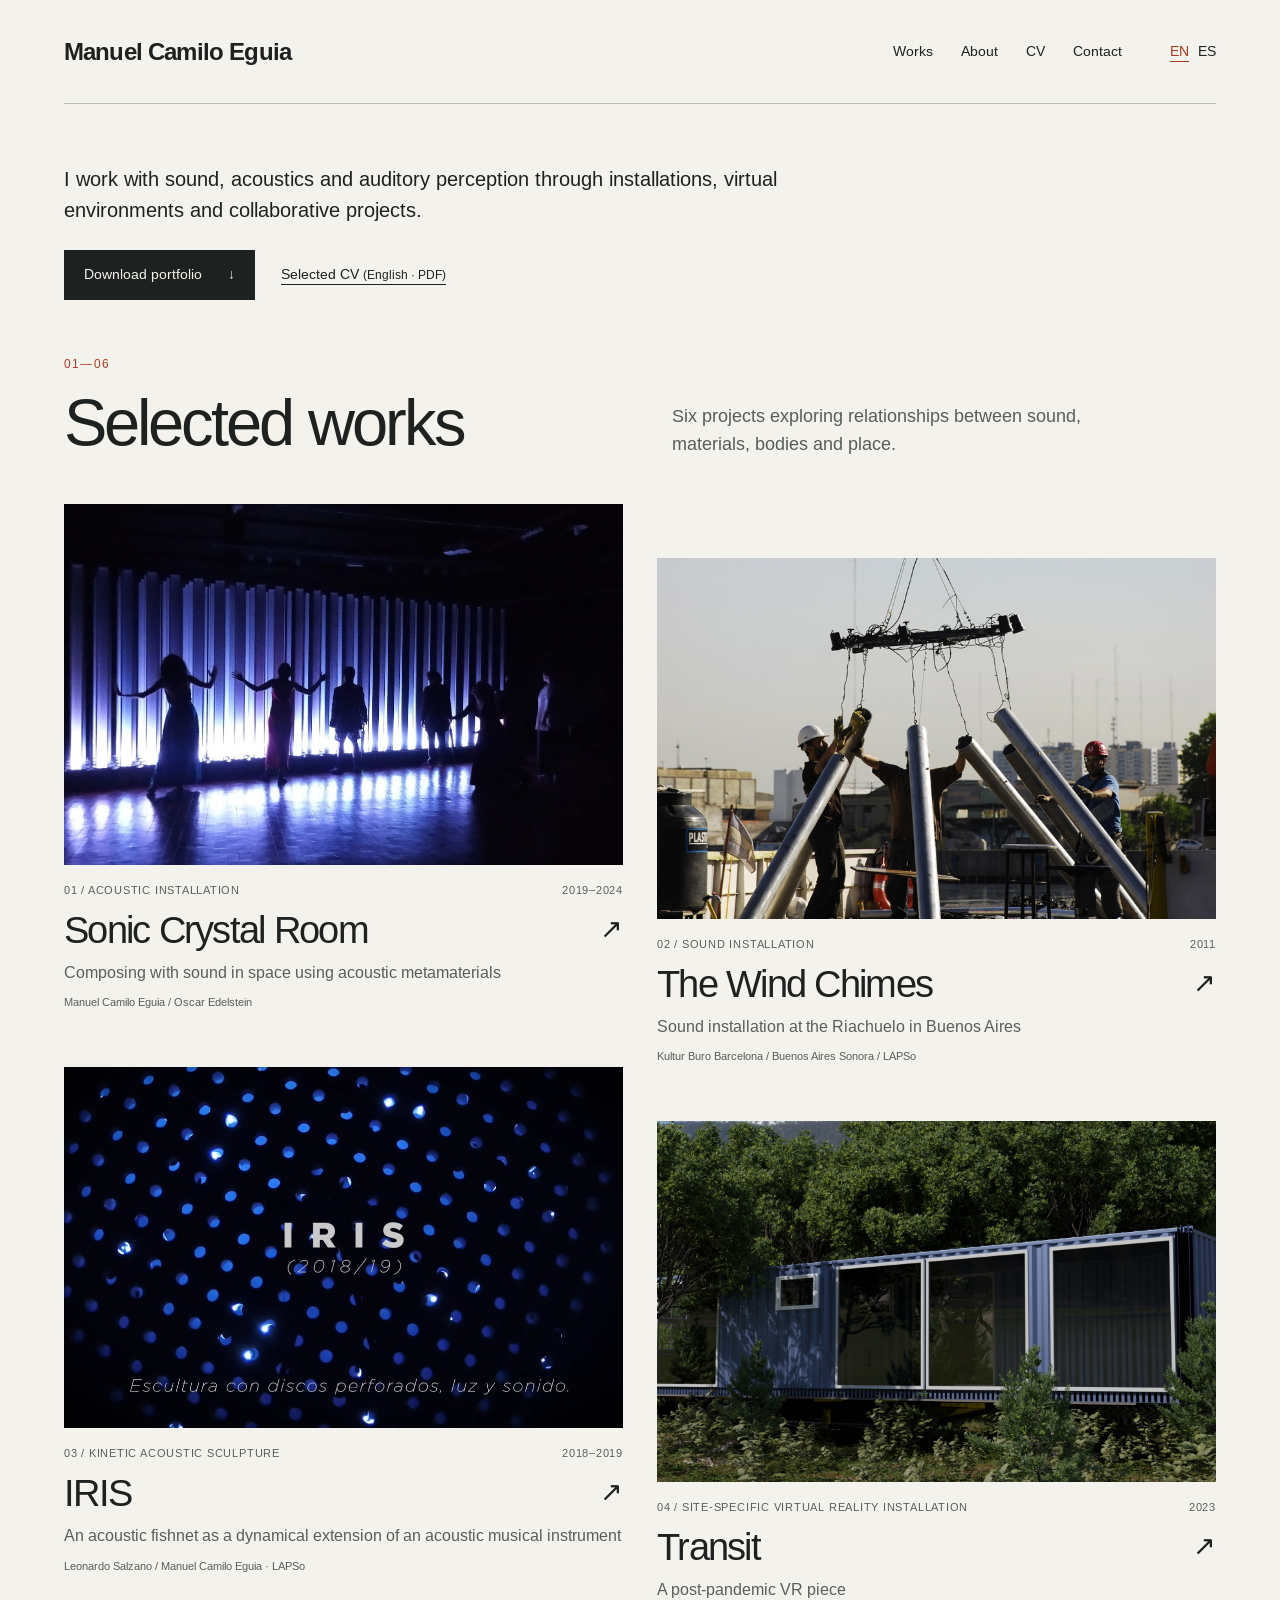
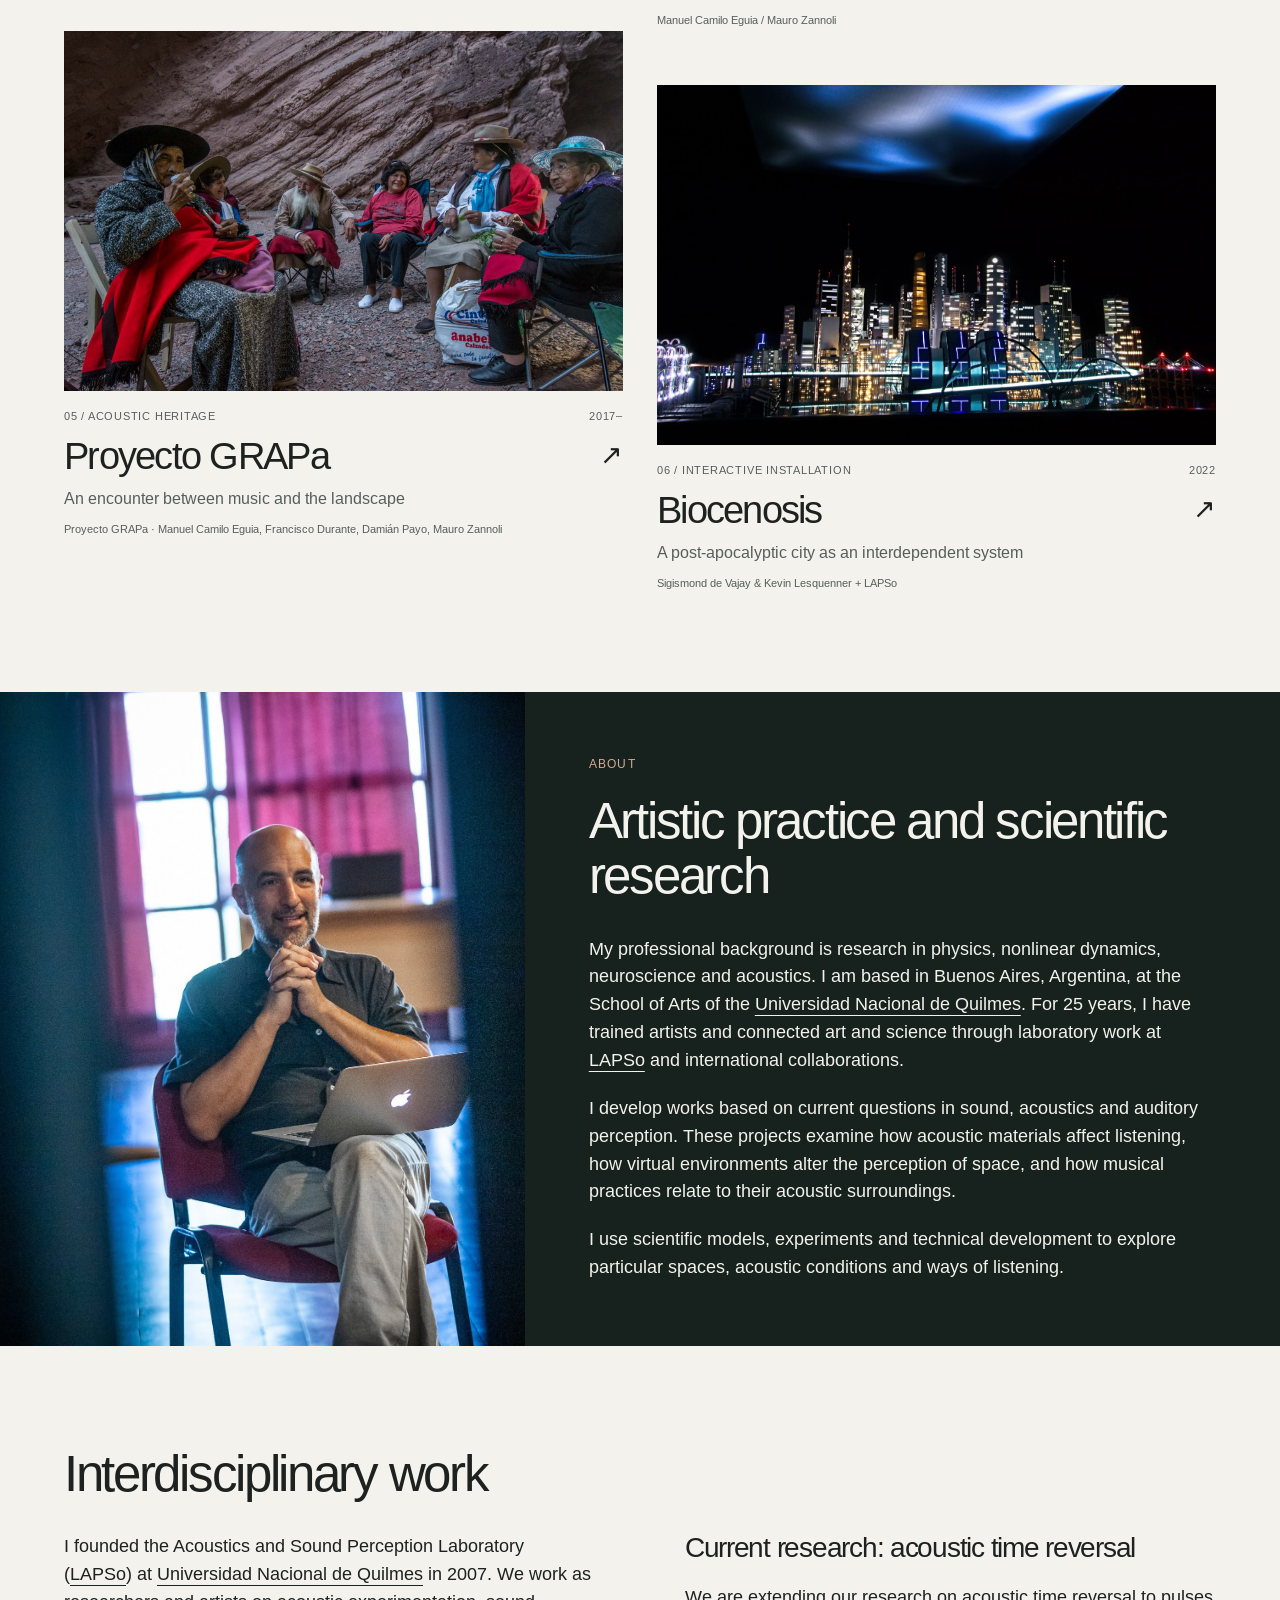
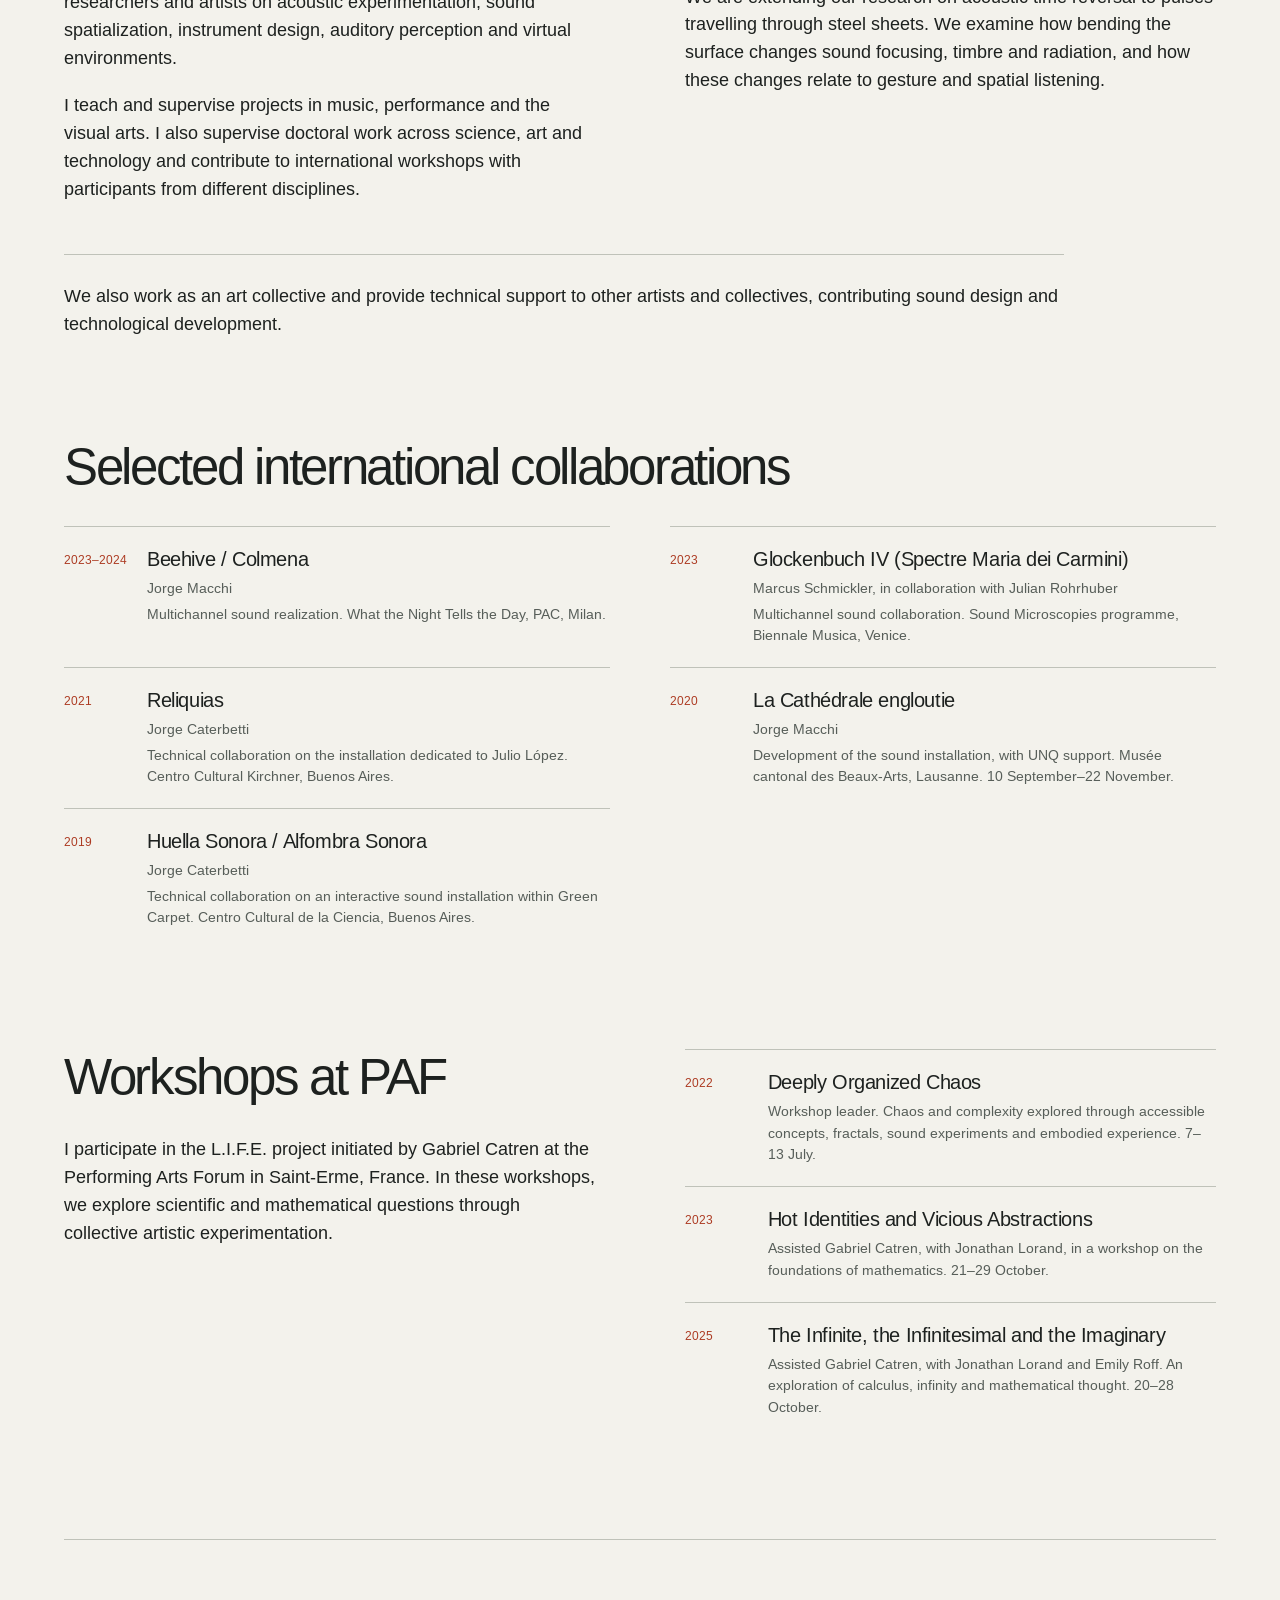
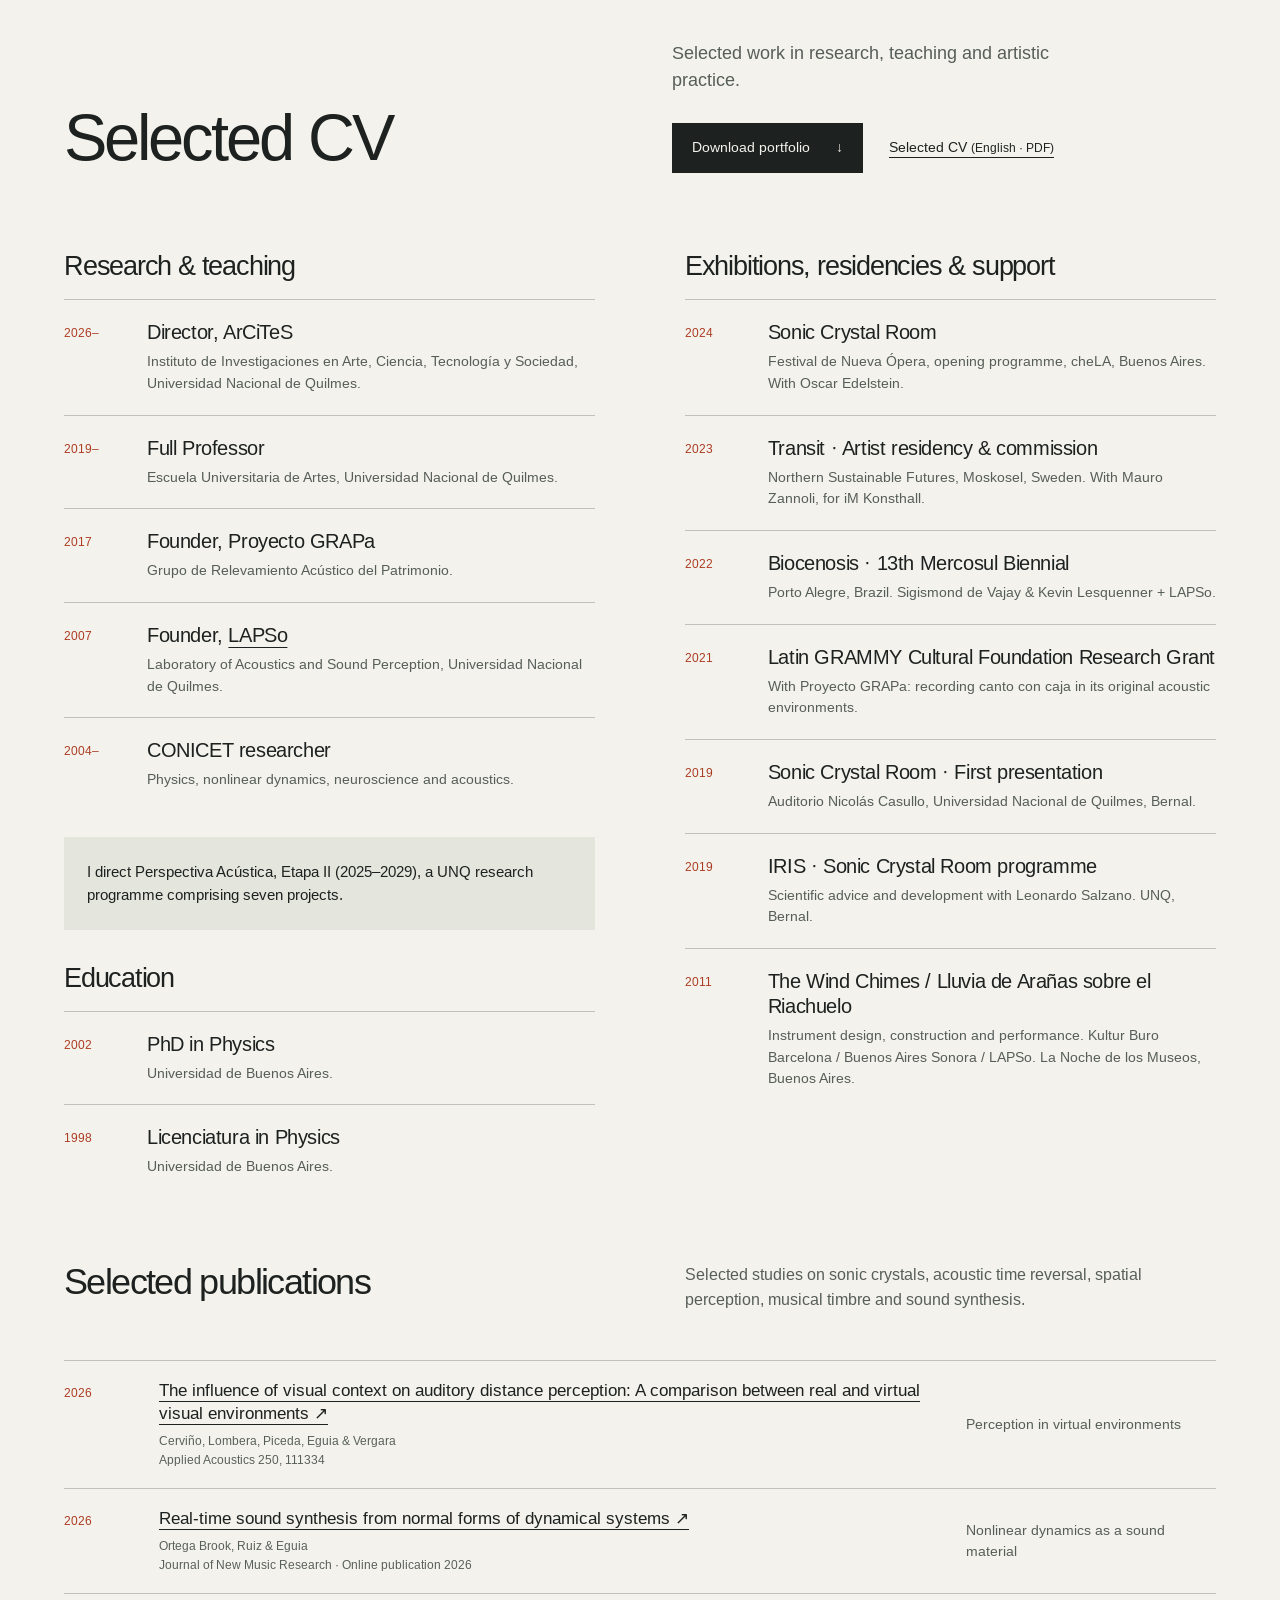
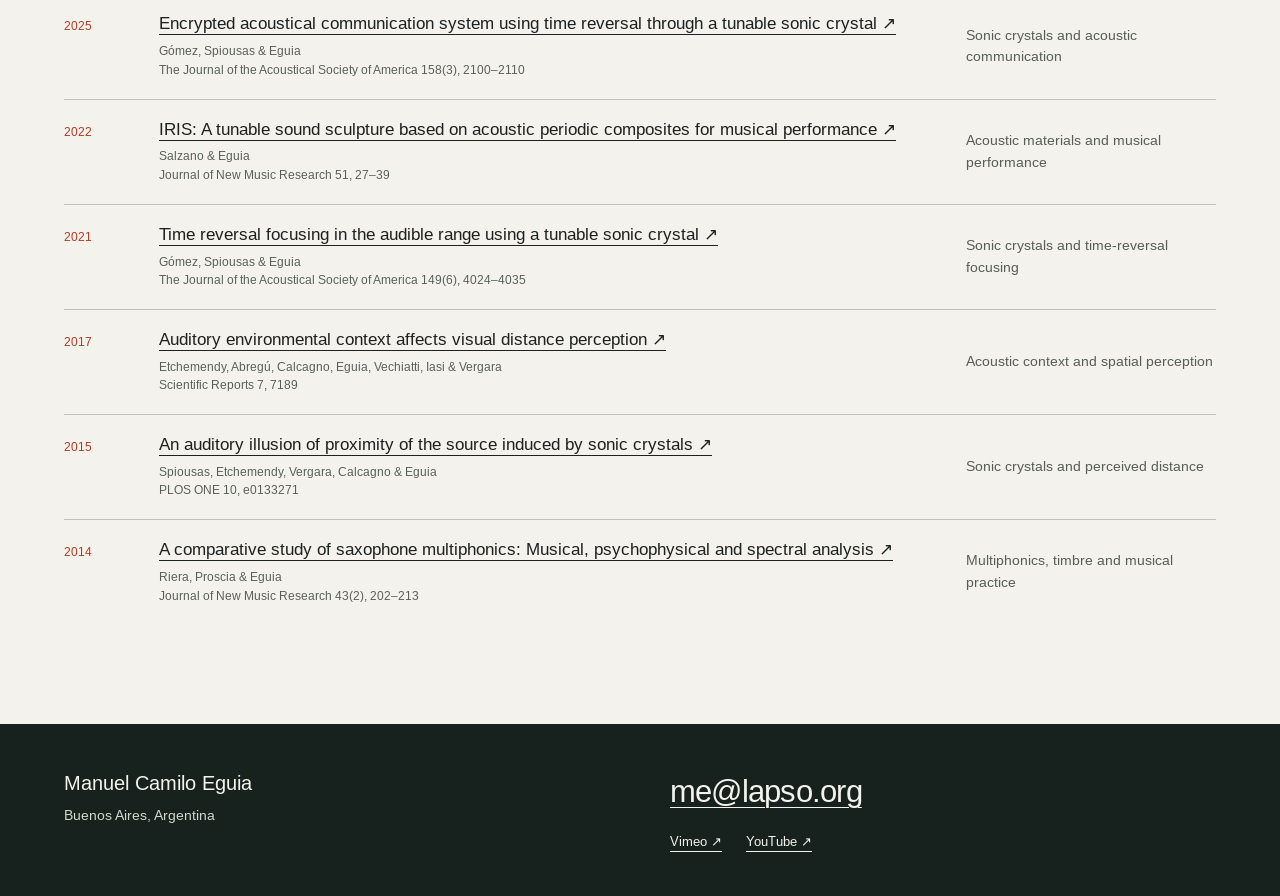
==== commit 1448bff4: "Update preferred name, contact email and work descriptions" ====
--- a/docs/index.html
+++ b/docs/index.html
@@ -1,12 +1,12 @@
-<!doctype html><html lang="en"><head><meta charset="utf-8"><meta name="viewport" content="width=device-width,initial-scale=1"><title>Manuel Eguía — Sound, space &amp; perception</title><meta name="description" content="I work with sound, acoustics and auditory perception through installations, virtual environments and collaborative projects."><meta name="theme-color" content="#f3f2ec"><link rel="canonical" href="https://meguia.github.io/dossier/"><link rel="alternate" hreflang="en" href="https://meguia.github.io/dossier/"><link rel="alternate" hreflang="es" href="https://meguia.github.io/dossier/es/"><meta property="og:type" content="website"><meta property="og:title" content="Manuel Eguía — Sound, space &amp; perception"><meta property="og:description" content="I work with sound, acoustics and auditory perception through installations, virtual environments and collaborative projects."><meta property="og:url" content="https://meguia.github.io/dossier/"><meta property="og:image" content="https://meguia.github.io/dossier/assets/images/sonic-performance.jpg"><meta name="twitter:card" content="summary_large_image"><link rel="stylesheet" href="assets/site.css"><script type="application/ld+json">{"@context": "https://schema.org", "@type": "Person", "name": "Manuel Camilo Eguía", "alternateName": "Manuel Eguía", "url": "https://meguia.github.io/dossier/", "jobTitle": "Sound artist · Physicist · Researcher", "sameAs": ["https://vimeo.com/meguia", "https://www.youtube.com/@manueleguia2915"]}</script></head><body><a class="skip" href="#main">Skip to content</a><div class="wrap"><header class="site-header" id="top"><a class="brand" href="">Manuel Eguía</a><nav class="nav" aria-label="Main"><a href="#works">Works</a><a href="#practice">About</a><a href="#cv">CV</a><a href="#contact">Contact</a><span class="lang" aria-label="Language"><a href="" lang="en" hreflang="en" aria-current="page">EN</a><a href="es/" lang="es" hreflang="es" >ES</a></span></nav></header></div><main id="main">
+<!doctype html><html lang="en"><head><meta charset="utf-8"><meta name="viewport" content="width=device-width,initial-scale=1"><title>Manuel Camilo Eguia — Sound, space &amp; perception</title><meta name="description" content="I work with sound, acoustics and auditory perception through installations, virtual environments and collaborative projects."><meta name="theme-color" content="#f3f2ec"><link rel="canonical" href="https://meguia.github.io/dossier/"><link rel="alternate" hreflang="en" href="https://meguia.github.io/dossier/"><link rel="alternate" hreflang="es" href="https://meguia.github.io/dossier/es/"><meta property="og:type" content="website"><meta property="og:title" content="Manuel Camilo Eguia — Sound, space &amp; perception"><meta property="og:description" content="I work with sound, acoustics and auditory perception through installations, virtual environments and collaborative projects."><meta property="og:url" content="https://meguia.github.io/dossier/"><meta property="og:image" content="https://meguia.github.io/dossier/assets/images/sonic-performance.jpg"><meta name="twitter:card" content="summary_large_image"><link rel="stylesheet" href="assets/site.css"><script type="application/ld+json">{"@context": "https://schema.org", "@type": "Person", "name": "Manuel Camilo Eguia", "email": "me@lapso.org", "url": "https://meguia.github.io/dossier/", "jobTitle": "Sound artist · Physicist · Researcher", "sameAs": ["https://vimeo.com/meguia", "https://www.youtube.com/@manueleguia2915"]}</script></head><body><a class="skip" href="#main">Skip to content</a><div class="wrap"><header class="site-header" id="top"><a class="brand" href="">Manuel Camilo Eguia</a><nav class="nav" aria-label="Main"><a href="#works">Works</a><a href="#practice">About</a><a href="#cv">CV</a><a href="#contact">Contact</a><span class="lang" aria-label="Language"><a href="" lang="en" hreflang="en" aria-current="page">EN</a><a href="es/" lang="es" hreflang="es" >ES</a></span></nav></header></div><main id="main">
 <div class="wrap">
 <section class="opening"><p class="opening-text">I work with sound, acoustics and auditory perception through installations, virtual environments and collaborative projects.</p><div class="actions"><a class="button" href="downloads/Manuel-Eguia-Portfolio.pdf">Download portfolio <span aria-hidden="true">↓</span></a><a class="text-link" href="downloads/Manuel-Eguia-CV.pdf">Selected CV <small>(English · PDF)</small></a></div></section>
-<section class="section selected-works" id="works"><div class="section-heading"><div><p class="eyebrow">01—06</p><h1 class="works-heading">Selected works</h1></div><p>Six projects exploring relationships between sound, materials, bodies and place.</p></div><div class="works-grid"><a class="work-card" href="works/sonic-crystal-room/"><img src="assets/images/sonic-performance.jpg" alt="Performers silhouetted in front of a wall of illuminated columns in Sonic Crystal Room." class="" loading="lazy" decoding="async"><div class="card-meta"><span>01 / Acoustic installation</span><span>2019–2024</span></div><div class="card-title"><h3>Sonic Crystal Room</h3><span class="arrow" aria-hidden="true">↗</span></div><div class="card-subtitle">A room that becomes an instrument</div><div class="card-credit">Manuel Eguía / Oscar Edelstein</div></a><a class="work-card" href="works/wind-chimes/"><img src="assets/images/wind-chimes-building.jpg" alt="The team assembling large metal wind-chime tubes on a boat beneath the transporter bridge." class="" style="object-position:center 78%" loading="lazy" decoding="async"><div class="card-meta"><span>02 / Site-specific instruments</span><span>2011</span></div><div class="card-title"><h3>The Wind Chimes</h3><span class="arrow" aria-hidden="true">↗</span></div><div class="card-subtitle">Tubular instruments for a bridge and a river</div><div class="card-credit">Buenos Aires Sonora / LAPSo</div></a><a class="work-card" href="works/iris/"><img src="assets/images/iris-teaser.jpg" alt="IRIS teaser image showing blue light through the sculpture’s overlapping perforated discs." class="" loading="lazy" decoding="async"><div class="card-meta"><span>03 / Kinetic acoustic sculpture</span><span>2018–2019</span></div><div class="card-title"><h3>IRIS</h3><span class="arrow" aria-hidden="true">↗</span></div><div class="card-subtitle">Rotating discs, changing sound</div><div class="card-credit">Leonardo Salzano / Manuel Eguía · LAPSo</div></a><a class="work-card" href="works/transit/"><img src="assets/images/transit-container.jpg" alt="The shipping-container gallery of Transit situated in a green forest landscape." class="" loading="lazy" decoding="async"><div class="card-meta"><span>04 / Site-specific virtual reality installation</span><span>2023</span></div><div class="card-title"><h3>Transit</h3><span class="arrow" aria-hidden="true">↗</span></div><div class="card-subtitle">Inside, outside, elsewhere</div><div class="card-credit">Manuel Eguía / Mauro Zannoli</div></a><a class="work-card" href="works/grapa/"><img src="assets/images/grapa-circle.jpg" alt="Copla singers seated in a circle with their cajas beneath the rock walls of the natural amphitheatre." class="" loading="lazy" decoding="async"><div class="card-meta"><span>05 / Acoustic heritage</span><span>2017–</span></div><div class="card-title"><h3>Proyecto GRAPa</h3><span class="arrow" aria-hidden="true">↗</span></div><div class="card-subtitle">Listening to a voice and the place that answers it</div><div class="card-credit">Proyecto GRAPa · Manuel Eguía, Francisco Durante, Damián Payo, Mauro Zannoli</div></a><a class="work-card" href="works/biocenosis/"><img src="assets/images/biocenosis.jpg" alt="Illuminated buildings in the city model of Biocenosis beneath a blue atmospheric projection." class="" loading="lazy" decoding="async"><div class="card-meta"><span>06 / Interactive installation</span><span>2022</span></div><div class="card-title"><h3>Biocenosis</h3><span class="arrow" aria-hidden="true">↗</span></div><div class="card-subtitle">A city as an interdependent system</div><div class="card-credit">Sigismond de Vajay &amp; Kevin Lesquenner + LAPSo</div></a></div></section>
+<section class="section selected-works" id="works"><div class="section-heading"><div><p class="eyebrow">01—06</p><h1 class="works-heading">Selected works</h1></div><p>Six projects exploring relationships between sound, materials, bodies and place.</p></div><div class="works-grid"><a class="work-card" href="works/sonic-crystal-room/"><img src="assets/images/sonic-performance.jpg" alt="Performers silhouetted in front of a wall of illuminated columns in Sonic Crystal Room." class="" loading="lazy" decoding="async"><div class="card-meta"><span>01 / Acoustic installation</span><span>2019–2024</span></div><div class="card-title"><h3>Sonic Crystal Room</h3><span class="arrow" aria-hidden="true">↗</span></div><div class="card-subtitle">Composing with sound in space using acoustic metamaterials</div><div class="card-credit">Manuel Camilo Eguia / Oscar Edelstein</div></a><a class="work-card" href="works/wind-chimes/"><img src="assets/images/wind-chimes-building.jpg" alt="The team assembling large metal wind-chime tubes on a boat beneath the transporter bridge." class="" style="object-position:center 78%" loading="lazy" decoding="async"><div class="card-meta"><span>02 / Sound installation</span><span>2011</span></div><div class="card-title"><h3>The Wind Chimes</h3><span class="arrow" aria-hidden="true">↗</span></div><div class="card-subtitle">Sound installation at the Riachuelo in Buenos Aires</div><div class="card-credit">Kultur Buro Barcelona / Buenos Aires Sonora / LAPSo</div></a><a class="work-card" href="works/iris/"><img src="assets/images/iris-teaser.jpg" alt="IRIS teaser image showing blue light through the sculpture’s overlapping perforated discs." class="" loading="lazy" decoding="async"><div class="card-meta"><span>03 / Kinetic acoustic sculpture</span><span>2018–2019</span></div><div class="card-title"><h3>IRIS</h3><span class="arrow" aria-hidden="true">↗</span></div><div class="card-subtitle">An acoustic fishnet as a dynamical extension of an acoustic musical instrument</div><div class="card-credit">Leonardo Salzano / Manuel Camilo Eguia · LAPSo</div></a><a class="work-card" href="works/transit/"><img src="assets/images/transit-container.jpg" alt="The shipping-container gallery of Transit situated in a green forest landscape." class="" loading="lazy" decoding="async"><div class="card-meta"><span>04 / Site-specific virtual reality installation</span><span>2023</span></div><div class="card-title"><h3>Transit</h3><span class="arrow" aria-hidden="true">↗</span></div><div class="card-subtitle">A post-pandemic VR piece</div><div class="card-credit">Manuel Camilo Eguia / Mauro Zannoli</div></a><a class="work-card" href="works/grapa/"><img src="assets/images/grapa-circle.jpg" alt="Copla singers seated in a circle with their cajas beneath the rock walls of the natural amphitheatre." class="" loading="lazy" decoding="async"><div class="card-meta"><span>05 / Acoustic heritage</span><span>2017–</span></div><div class="card-title"><h3>Proyecto GRAPa</h3><span class="arrow" aria-hidden="true">↗</span></div><div class="card-subtitle">An encounter between music and the landscape</div><div class="card-credit">Proyecto GRAPa · Manuel Camilo Eguia, Francisco Durante, Damián Payo, Mauro Zannoli</div></a><a class="work-card" href="works/biocenosis/"><img src="assets/images/biocenosis.jpg" alt="Illuminated buildings in the city model of Biocenosis beneath a blue atmospheric projection." class="" loading="lazy" decoding="async"><div class="card-meta"><span>06 / Interactive installation</span><span>2022</span></div><div class="card-title"><h3>Biocenosis</h3><span class="arrow" aria-hidden="true">↗</span></div><div class="card-subtitle">A post-apocalyptic city as an interdependent system</div><div class="card-credit">Sigismond de Vajay &amp; Kevin Lesquenner + LAPSo</div></a></div></section>
 </div>
-<section class="statement-section" id="practice"><div class="about-layout"><figure class="about-image"><img src="assets/images/portrait.jpg" alt="Manuel Eguía" class="about-portrait" loading="lazy" decoding="async"></figure><div class="about-copy"><p class="eyebrow">About</p><h2>Artistic practice and scientific research</h2><p>My professional background is research in physics, nonlinear dynamics, neuroscience and acoustics. I am based in Buenos Aires, Argentina, at the School of Arts of the <a class="institution-link" href="https://www.unq.edu.ar/">Universidad Nacional de Quilmes</a>. For 25 years, I have trained artists and connected art and science through laboratory work at <a class="institution-link" href="https://lapso.org/">LAPSo</a> and international collaborations.</p><p>I develop works based on current questions in sound, acoustics and auditory perception. These projects examine how acoustic materials affect listening, how virtual environments alter the perception of space, and how musical practices relate to their acoustic surroundings.</p><p>I use scientific models, experiments and technical development to explore particular spaces, acoustic conditions and ways of listening.</p></div></div></section>
+<section class="statement-section" id="practice"><div class="about-layout"><figure class="about-image"><img src="assets/images/portrait.jpg" alt="Manuel Camilo Eguia" class="about-portrait" loading="lazy" decoding="async"></figure><div class="about-copy"><p class="eyebrow">About</p><h2>Artistic practice and scientific research</h2><p>My professional background is research in physics, nonlinear dynamics, neuroscience and acoustics. I am based in Buenos Aires, Argentina, at the School of Arts of the <a class="institution-link" href="https://www.unq.edu.ar/">Universidad Nacional de Quilmes</a>. For 25 years, I have trained artists and connected art and science through laboratory work at <a class="institution-link" href="https://lapso.org/">LAPSo</a> and international collaborations.</p><p>I develop works based on current questions in sound, acoustics and auditory perception. These projects examine how acoustic materials affect listening, how virtual environments alter the perception of space, and how musical practices relate to their acoustic surroundings.</p><p>I use scientific models, experiments and technical development to explore particular spaces, acoustic conditions and ways of listening.</p></div></div></section>
 <div class="wrap">
 <section class="section interdisciplinary-section" id="interdisciplinary"><h2>Interdisciplinary work</h2><div class="interdisciplinary-grid"><div><p>I founded the Acoustics and Sound Perception Laboratory (<a class="institution-link" href="https://lapso.org/">LAPSo</a>) at <a class="institution-link" href="https://www.unq.edu.ar/">Universidad Nacional de Quilmes</a> in 2007. We work as researchers and artists on acoustic experimentation, sound spatialization, instrument design, auditory perception and virtual environments.</p><p>I teach and supervise projects in music, performance and the visual arts. I also supervise doctoral work across science, art and technology and contribute to international workshops with participants from different disciplines.</p></div><div class="current"><h3>Current research: acoustic time reversal</h3><p>We are extending our research on acoustic time reversal to pulses travelling through steel sheets. We examine how bending the surface changes sound focusing, timbre and radiation, and how these changes relate to gesture and spatial listening.</p></div></div><p class="collective-description">We also work as an art collective and provide technical support to other artists and collectives, contributing sound design and technological development.</p></section>
 <section class="section collab-section" id="collaborations"><h2>Selected international collaborations</h2><ul class="list collab-list"><li><span class="year">2023–2024</span><div><h4>Beehive / Colmena</h4><p>Jorge Macchi</p><p>Multichannel sound realization. What the Night Tells the Day, PAC, Milan.</p></div></li><li><span class="year">2023</span><div><h4>Glockenbuch IV (Spectre Maria dei Carmini)</h4><p>Marcus Schmickler, in collaboration with Julian Rohrhuber</p><p>Multichannel sound collaboration. Sound Microscopies programme, Biennale Musica, Venice.</p></div></li><li><span class="year">2021</span><div><h4>Reliquias</h4><p>Jorge Caterbetti</p><p>Technical collaboration on the installation dedicated to Julio López. Centro Cultural Kirchner, Buenos Aires.</p></div></li><li><span class="year">2020</span><div><h4>La Cathédrale engloutie</h4><p>Jorge Macchi</p><p>Development of the sound installation, with UNQ support. Musée cantonal des Beaux-Arts, Lausanne. 10 September–22 November.</p></div></li><li><span class="year">2019</span><div><h4>Huella Sonora / Alfombra Sonora</h4><p>Jorge Caterbetti</p><p>Technical collaboration on an interactive sound installation within Green Carpet. Centro Cultural de la Ciencia, Buenos Aires.</p></div></li></ul></section>
 <section class="section workshops-section" id="workshops"><div class="workshops-grid"><div><h2>Workshops at PAF</h2><p>I participate in the L.I.F.E. project initiated by Gabriel Catren at the Performing Arts Forum in Saint-Erme, France. In these workshops, we explore scientific and mathematical questions through collective artistic experimentation.</p></div><div><ul class="list"><li><span class="year">2022</span><div><h4>Deeply Organized Chaos</h4><p>Workshop leader. Chaos and complexity explored through accessible concepts, fractals, sound experiments and embodied experience. 7–13 July.</p></div></li><li><span class="year">2023</span><div><h4>Hot Identities and Vicious Abstractions</h4><p>Assisted Gabriel Catren, with Jonathan Lorand, in a workshop on the foundations of mathematics. 21–29 October.</p></div></li><li><span class="year">2025</span><div><h4>The Infinite, the Infinitesimal and the Imaginary</h4><p>Assisted Gabriel Catren, with Jonathan Lorand and Emily Roff. An exploration of calculus, infinity and mathematical thought. 20–28 October.</p></div></li></ul></div></div></section>
-<section class="section cv-section" id="cv"><div class="section-heading"><h2>Selected CV</h2><div><p>Selected work in research, teaching and artistic practice.</p><div class="actions"><a class="button" href="downloads/Manuel-Eguia-Portfolio.pdf">Download portfolio <span aria-hidden="true">↓</span></a><a class="text-link" href="downloads/Manuel-Eguia-CV.pdf">Selected CV <small>(English · PDF)</small></a></div></div></div><div class="cv-columns"><div><h3>Research &amp; teaching</h3><ul class="list"><li><span class="year">2026–</span><div><h4>Director, ArCiTeS</h4><p>Instituto de Investigaciones en Arte, Ciencia, Tecnología y Sociedad, Universidad Nacional de Quilmes.</p></div></li><li><span class="year">2019–</span><div><h4>Full Professor</h4><p>Escuela Universitaria de Artes, Universidad Nacional de Quilmes.</p></div></li><li><span class="year">2017</span><div><h4>Founder, Proyecto GRAPa</h4><p>Grupo de Relevamiento Acústico del Patrimonio.</p></div></li><li><span class="year">2007</span><div><h4>Founder, <a class="institution-link" href="https://lapso.org/">LAPSo</a></h4><p>Laboratory of Acoustics and Sound Perception, Universidad Nacional de Quilmes.</p></div></li><li><span class="year">2004–</span><div><h4>CONICET researcher</h4><p>Physics, nonlinear dynamics, neuroscience and acoustics.</p></div></li></ul><p class="programme">I direct Perspectiva Acústica, Etapa II (2025–2029), a UNQ research programme comprising seven projects.</p><h3>Education</h3><ul class="list"><li><span class="year">2002</span><div><h4>PhD in Physics</h4><p>Universidad de Buenos Aires.</p></div></li><li><span class="year">1998</span><div><h4>Licenciatura in Physics</h4><p>Universidad de Buenos Aires.</p></div></li></ul></div><div><h3>Exhibitions, residencies &amp; support</h3><ul class="list"><li><span class="year">2024</span><div><h4>Sonic Crystal Room</h4><p>Festival de Nueva Ópera, opening programme, cheLA, Buenos Aires. With Oscar Edelstein.</p></div></li><li><span class="year">2023</span><div><h4>Transit · Artist residency &amp; commission</h4><p>Northern Sustainable Futures, Moskosel, Sweden. With Mauro Zannoli, for iM Konsthall.</p></div></li><li><span class="year">2022</span><div><h4>Biocenosis · 13th Mercosul Biennial</h4><p>Porto Alegre, Brazil. Sigismond de Vajay &amp; Kevin Lesquenner + LAPSo.</p></div></li><li><span class="year">2021</span><div><h4>Latin GRAMMY Cultural Foundation Research Grant</h4><p>With Proyecto GRAPa: recording canto con caja in its original acoustic environments.</p></div></li><li><span class="year">2019</span><div><h4>Sonic Crystal Room · First presentation</h4><p>Auditorio Nicolás Casullo, Universidad Nacional de Quilmes, Bernal.</p></div></li><li><span class="year">2019</span><div><h4>IRIS · Sonic Crystal Room programme</h4><p>Scientific advice and development with Leonardo Salzano. UNQ, Bernal.</p></div></li><li><span class="year">2011</span><div><h4>The Wind Chimes / Lluvia de Arañas sobre el Riachuelo</h4><p>Instrument design, construction and performance with Buenos Aires Sonora and LAPSo. La Noche de los Museos, Buenos Aires.</p></div></li></ul></div></div><div class="research"><div class="research-head"><h3>Selected publications</h3><p>Selected studies on sonic crystals, acoustic time reversal, spatial perception, musical timbre and sound synthesis.</p></div><ol class="publications"><li><span class="year">2026</span><div><div class="publication-title"><a href="https://doi.org/10.1016/j.apacoust.2026.111334">The influence of visual context on auditory distance perception: A comparison between real and virtual visual environments ↗</a></div><div class="publication-meta">Cerviño, Lombera, Piceda, Eguía &amp; Vergara<br>Applied Acoustics 250, 111334</div></div><span class="publication-theme">Perception in virtual environments</span></li><li><span class="year">2026</span><div><div class="publication-title"><a href="https://doi.org/10.1080/09298215.2026.2634043">Real-time sound synthesis from normal forms of dynamical systems ↗</a></div><div class="publication-meta">Ortega Brook, Ruiz &amp; Eguía<br>Journal of New Music Research · Online publication 2026</div></div><span class="publication-theme">Nonlinear dynamics as a sound material</span></li><li><span class="year">2025</span><div><div class="publication-title"><a href="https://doi.org/10.1121/10.0039245">Encrypted acoustical communication system using time reversal through a tunable sonic crystal ↗</a></div><div class="publication-meta">Gómez, Spiousas &amp; Eguía<br>The Journal of the Acoustical Society of America 158(3), 2100–2110</div></div><span class="publication-theme">Sonic crystals and acoustic communication</span></li><li><span class="year">2022</span><div><div class="publication-title"><a href="https://doi.org/10.1080/09298215.2022.2049313">IRIS: A tunable sound sculpture based on acoustic periodic composites for musical performance ↗</a></div><div class="publication-meta">Salzano &amp; Eguía<br>Journal of New Music Research 51, 27–39</div></div><span class="publication-theme">Acoustic materials and musical performance</span></li><li><span class="year">2021</span><div><div class="publication-title"><a href="https://doi.org/10.1121/10.0005196">Time reversal focusing in the audible range using a tunable sonic crystal ↗</a></div><div class="publication-meta">Gómez, Spiousas &amp; Eguía<br>The Journal of the Acoustical Society of America 149(6), 4024–4035</div></div><span class="publication-theme">Sonic crystals and time-reversal focusing</span></li><li><span class="year">2017</span><div><div class="publication-title"><a href="https://doi.org/10.1038/s41598-017-06495-3">Auditory environmental context affects visual distance perception ↗</a></div><div class="publication-meta">Etchemendy, Abregú, Calcagno, Eguía, Vechiatti, Iasi &amp; Vergara<br>Scientific Reports 7, 7189</div></div><span class="publication-theme">Acoustic context and spatial perception</span></li><li><span class="year">2015</span><div><div class="publication-title"><a href="https://doi.org/10.1371/journal.pone.0133271">An auditory illusion of proximity of the source induced by sonic crystals ↗</a></div><div class="publication-meta">Spiousas, Etchemendy, Vergara, Calcagno &amp; Eguía<br>PLOS ONE 10, e0133271</div></div><span class="publication-theme">Sonic crystals and perceived distance</span></li><li><span class="year">2014</span><div><div class="publication-title"><a href="https://doi.org/10.1080/09298215.2013.860993">A comparative study of saxophone multiphonics: Musical, psychophysical and spectral analysis ↗</a></div><div class="publication-meta">Riera, Proscia &amp; Eguía<br>Journal of New Music Research 43(2), 202–213</div></div><span class="publication-theme">Multiphonics, timbre and musical practice</span></li></ol></div></section>
-</div></main><footer class="contact-section" id="contact" aria-label="Contact"><div class="contact-grid"><div><p class="contact-name">Manuel Eguía</p><p class="contact-location">Buenos Aires, Argentina</p></div><address><a class="email" href="mailto:meguia@unq.edu.ar">meguia@unq.edu.ar</a><div class="channels"><a href="https://vimeo.com/meguia">Vimeo ↗</a><a href="https://www.youtube.com/@manueleguia2915">YouTube ↗</a></div></address></div></footer></body></html>+<section class="section cv-section" id="cv"><div class="section-heading"><h2>Selected CV</h2><div><p>Selected work in research, teaching and artistic practice.</p><div class="actions"><a class="button" href="downloads/Manuel-Eguia-Portfolio.pdf">Download portfolio <span aria-hidden="true">↓</span></a><a class="text-link" href="downloads/Manuel-Eguia-CV.pdf">Selected CV <small>(English · PDF)</small></a></div></div></div><div class="cv-columns"><div><h3>Research &amp; teaching</h3><ul class="list"><li><span class="year">2026–</span><div><h4>Director, ArCiTeS</h4><p>Instituto de Investigaciones en Arte, Ciencia, Tecnología y Sociedad, Universidad Nacional de Quilmes.</p></div></li><li><span class="year">2019–</span><div><h4>Full Professor</h4><p>Escuela Universitaria de Artes, Universidad Nacional de Quilmes.</p></div></li><li><span class="year">2017</span><div><h4>Founder, Proyecto GRAPa</h4><p>Grupo de Relevamiento Acústico del Patrimonio.</p></div></li><li><span class="year">2007</span><div><h4>Founder, <a class="institution-link" href="https://lapso.org/">LAPSo</a></h4><p>Laboratory of Acoustics and Sound Perception, Universidad Nacional de Quilmes.</p></div></li><li><span class="year">2004–</span><div><h4>CONICET researcher</h4><p>Physics, nonlinear dynamics, neuroscience and acoustics.</p></div></li></ul><p class="programme">I direct Perspectiva Acústica, Etapa II (2025–2029), a UNQ research programme comprising seven projects.</p><h3>Education</h3><ul class="list"><li><span class="year">2002</span><div><h4>PhD in Physics</h4><p>Universidad de Buenos Aires.</p></div></li><li><span class="year">1998</span><div><h4>Licenciatura in Physics</h4><p>Universidad de Buenos Aires.</p></div></li></ul></div><div><h3>Exhibitions, residencies &amp; support</h3><ul class="list"><li><span class="year">2024</span><div><h4>Sonic Crystal Room</h4><p>Festival de Nueva Ópera, opening programme, cheLA, Buenos Aires. With Oscar Edelstein.</p></div></li><li><span class="year">2023</span><div><h4>Transit · Artist residency &amp; commission</h4><p>Northern Sustainable Futures, Moskosel, Sweden. With Mauro Zannoli, for iM Konsthall.</p></div></li><li><span class="year">2022</span><div><h4>Biocenosis · 13th Mercosul Biennial</h4><p>Porto Alegre, Brazil. Sigismond de Vajay &amp; Kevin Lesquenner + LAPSo.</p></div></li><li><span class="year">2021</span><div><h4>Latin GRAMMY Cultural Foundation Research Grant</h4><p>With Proyecto GRAPa: recording canto con caja in its original acoustic environments.</p></div></li><li><span class="year">2019</span><div><h4>Sonic Crystal Room · First presentation</h4><p>Auditorio Nicolás Casullo, Universidad Nacional de Quilmes, Bernal.</p></div></li><li><span class="year">2019</span><div><h4>IRIS · Sonic Crystal Room programme</h4><p>Scientific advice and development with Leonardo Salzano. UNQ, Bernal.</p></div></li><li><span class="year">2011</span><div><h4>The Wind Chimes / Lluvia de Arañas sobre el Riachuelo</h4><p>Instrument design, construction and performance. Kultur Buro Barcelona / Buenos Aires Sonora / LAPSo. La Noche de los Museos, Buenos Aires.</p></div></li></ul></div></div><div class="research"><div class="research-head"><h3>Selected publications</h3><p>Selected studies on sonic crystals, acoustic time reversal, spatial perception, musical timbre and sound synthesis.</p></div><ol class="publications"><li><span class="year">2026</span><div><div class="publication-title"><a href="https://doi.org/10.1016/j.apacoust.2026.111334">The influence of visual context on auditory distance perception: A comparison between real and virtual visual environments ↗</a></div><div class="publication-meta">Cerviño, Lombera, Piceda, Eguia &amp; Vergara<br>Applied Acoustics 250, 111334</div></div><span class="publication-theme">Perception in virtual environments</span></li><li><span class="year">2026</span><div><div class="publication-title"><a href="https://doi.org/10.1080/09298215.2026.2634043">Real-time sound synthesis from normal forms of dynamical systems ↗</a></div><div class="publication-meta">Ortega Brook, Ruiz &amp; Eguia<br>Journal of New Music Research · Online publication 2026</div></div><span class="publication-theme">Nonlinear dynamics as a sound material</span></li><li><span class="year">2025</span><div><div class="publication-title"><a href="https://doi.org/10.1121/10.0039245">Encrypted acoustical communication system using time reversal through a tunable sonic crystal ↗</a></div><div class="publication-meta">Gómez, Spiousas &amp; Eguia<br>The Journal of the Acoustical Society of America 158(3), 2100–2110</div></div><span class="publication-theme">Sonic crystals and acoustic communication</span></li><li><span class="year">2022</span><div><div class="publication-title"><a href="https://doi.org/10.1080/09298215.2022.2049313">IRIS: A tunable sound sculpture based on acoustic periodic composites for musical performance ↗</a></div><div class="publication-meta">Salzano &amp; Eguia<br>Journal of New Music Research 51, 27–39</div></div><span class="publication-theme">Acoustic materials and musical performance</span></li><li><span class="year">2021</span><div><div class="publication-title"><a href="https://doi.org/10.1121/10.0005196">Time reversal focusing in the audible range using a tunable sonic crystal ↗</a></div><div class="publication-meta">Gómez, Spiousas &amp; Eguia<br>The Journal of the Acoustical Society of America 149(6), 4024–4035</div></div><span class="publication-theme">Sonic crystals and time-reversal focusing</span></li><li><span class="year">2017</span><div><div class="publication-title"><a href="https://doi.org/10.1038/s41598-017-06495-3">Auditory environmental context affects visual distance perception ↗</a></div><div class="publication-meta">Etchemendy, Abregú, Calcagno, Eguia, Vechiatti, Iasi &amp; Vergara<br>Scientific Reports 7, 7189</div></div><span class="publication-theme">Acoustic context and spatial perception</span></li><li><span class="year">2015</span><div><div class="publication-title"><a href="https://doi.org/10.1371/journal.pone.0133271">An auditory illusion of proximity of the source induced by sonic crystals ↗</a></div><div class="publication-meta">Spiousas, Etchemendy, Vergara, Calcagno &amp; Eguia<br>PLOS ONE 10, e0133271</div></div><span class="publication-theme">Sonic crystals and perceived distance</span></li><li><span class="year">2014</span><div><div class="publication-title"><a href="https://doi.org/10.1080/09298215.2013.860993">A comparative study of saxophone multiphonics: Musical, psychophysical and spectral analysis ↗</a></div><div class="publication-meta">Riera, Proscia &amp; Eguia<br>Journal of New Music Research 43(2), 202–213</div></div><span class="publication-theme">Multiphonics, timbre and musical practice</span></li></ol></div></section>
+</div></main><footer class="contact-section" id="contact" aria-label="Contact"><div class="contact-grid"><div><p class="contact-name">Manuel Camilo Eguia</p><p class="contact-location">Buenos Aires, Argentina</p></div><address><a class="email" href="mailto:me@lapso.org">me@lapso.org</a><div class="channels"><a href="https://vimeo.com/meguia">Vimeo ↗</a><a href="https://www.youtube.com/@manueleguia2915">YouTube ↗</a></div></address></div></footer></body></html>
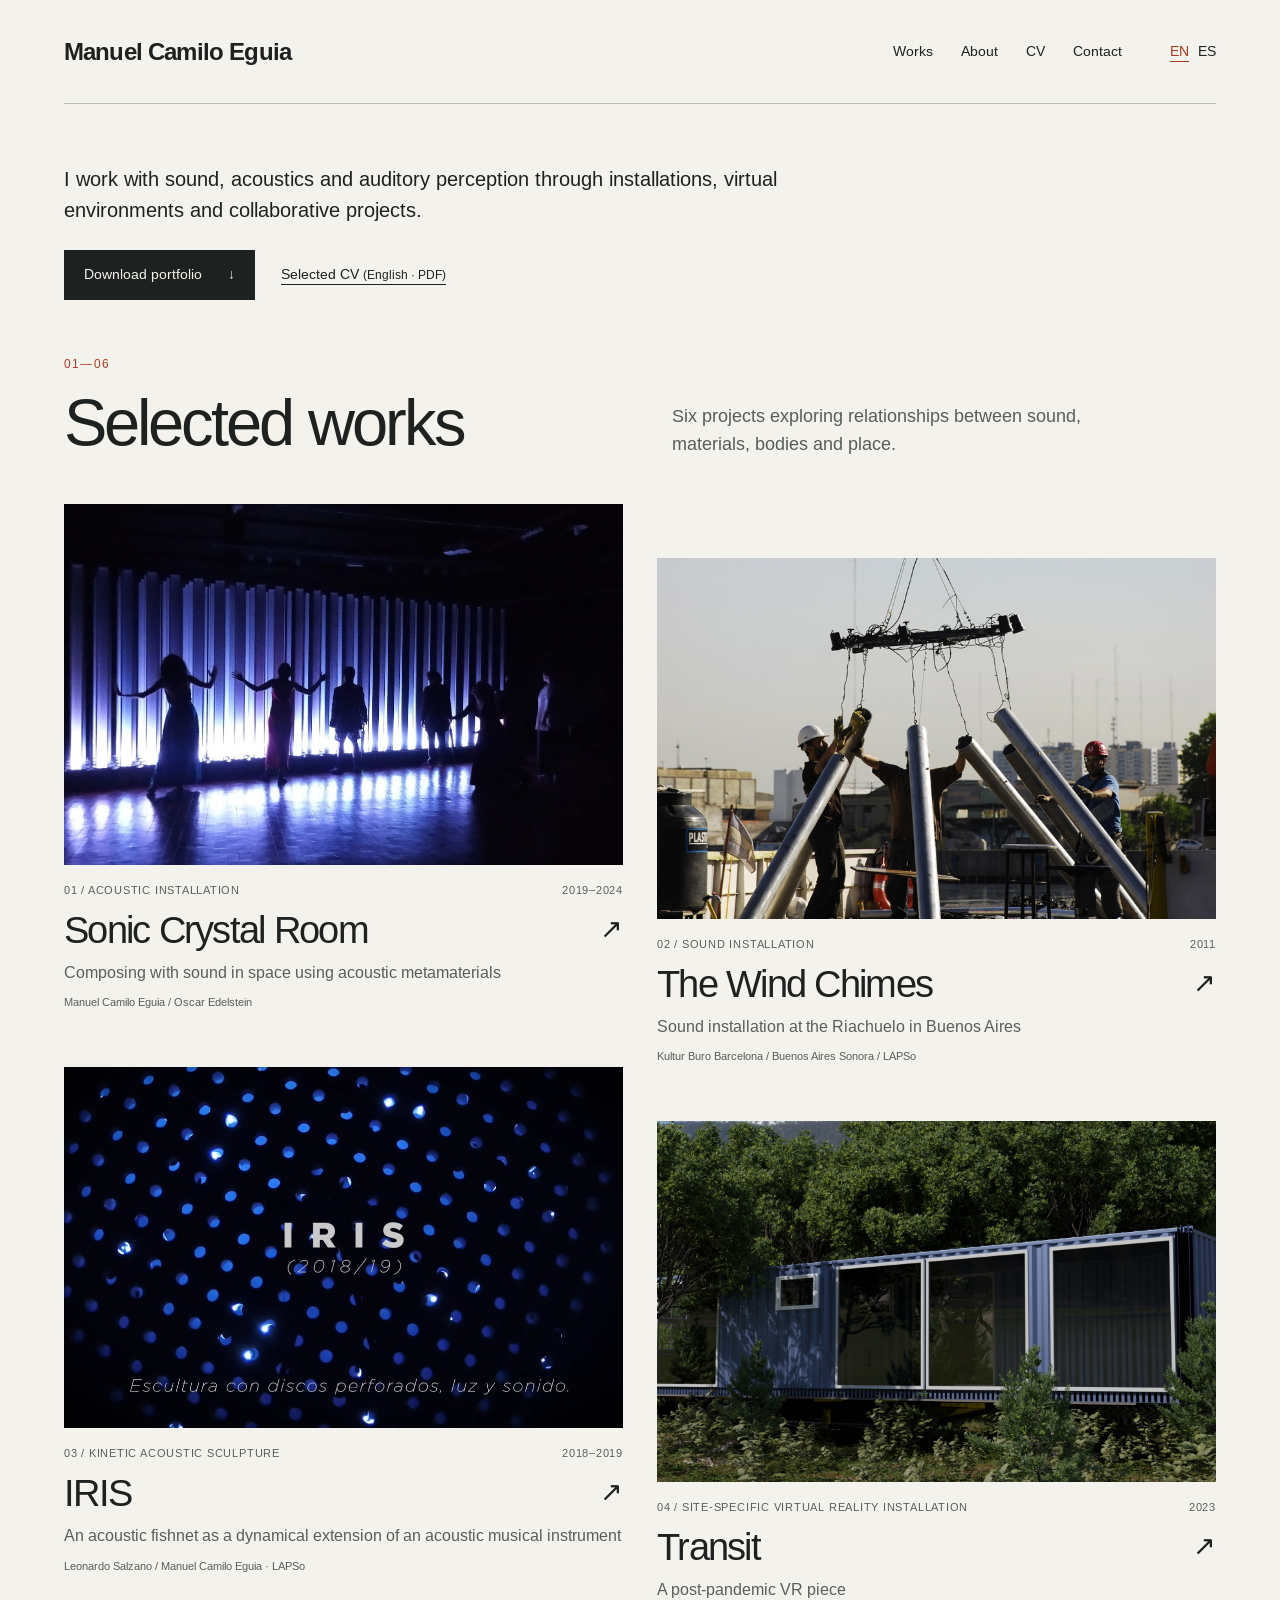
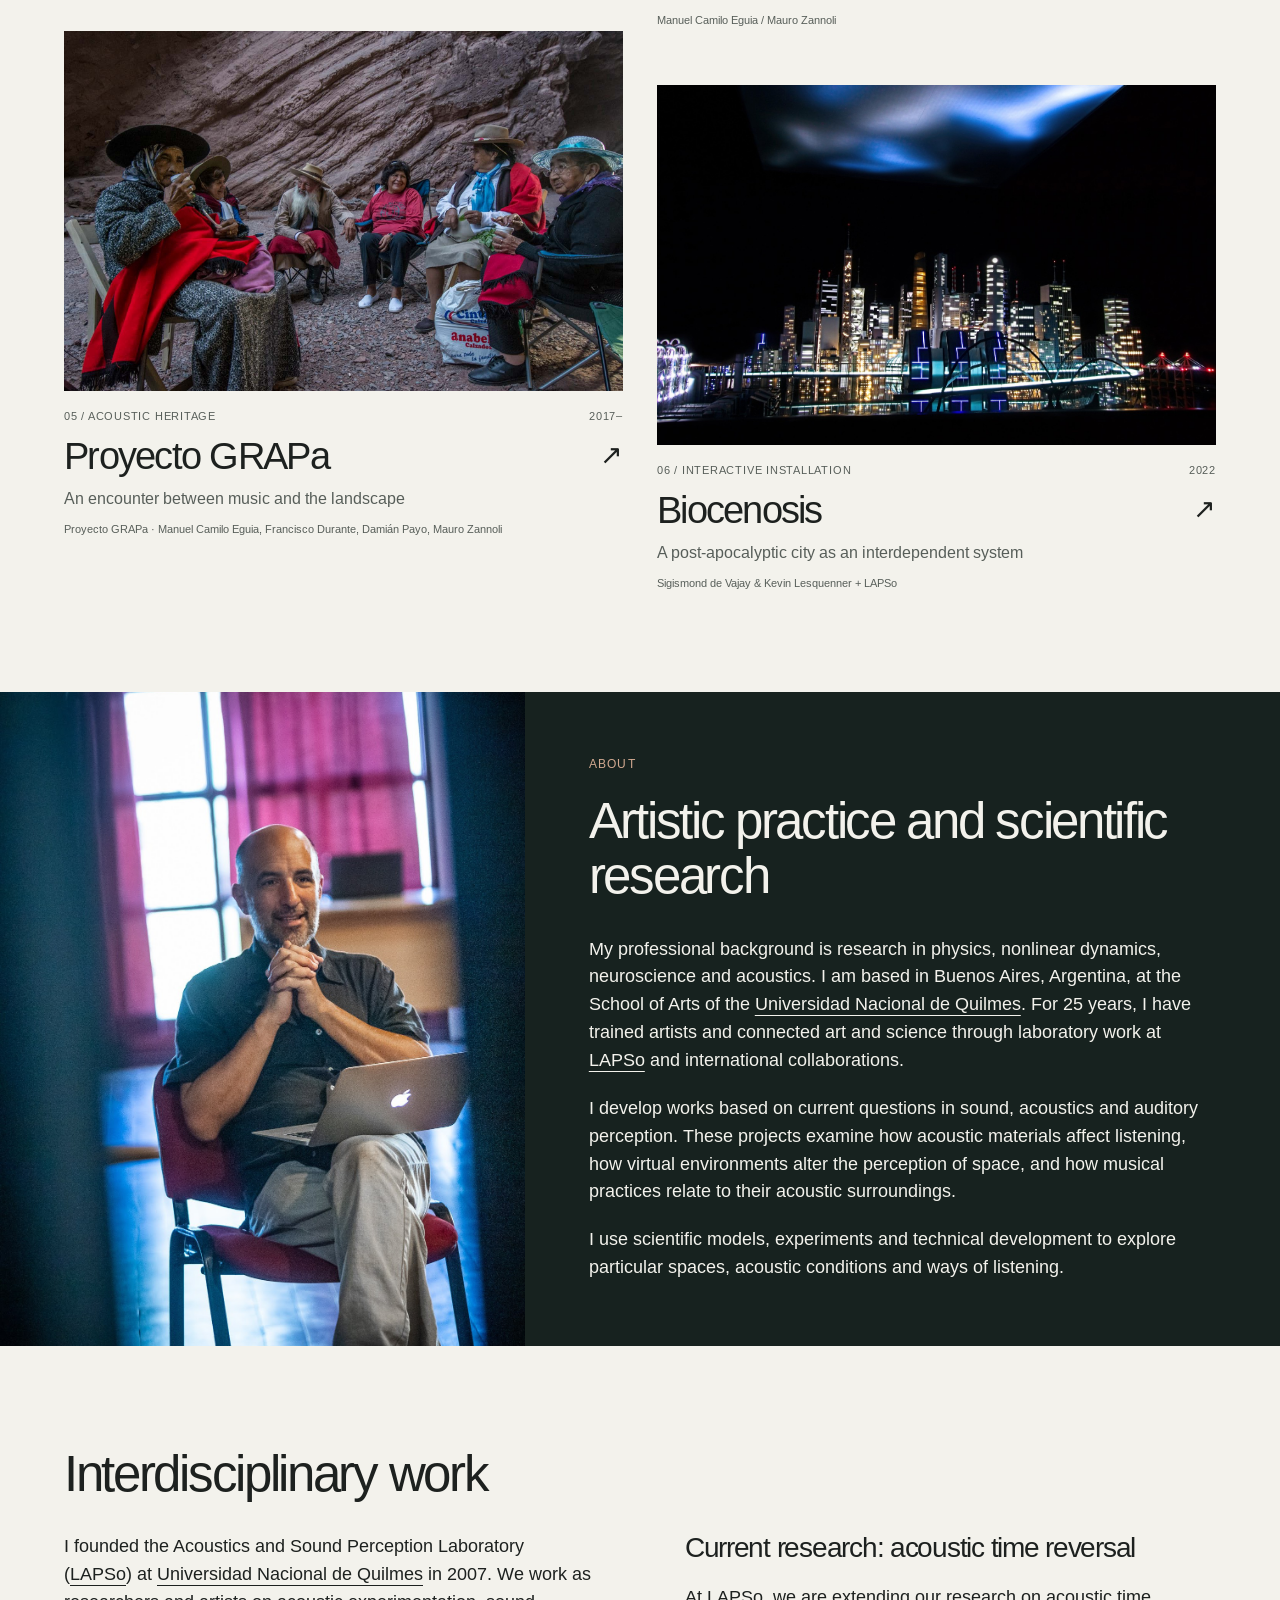
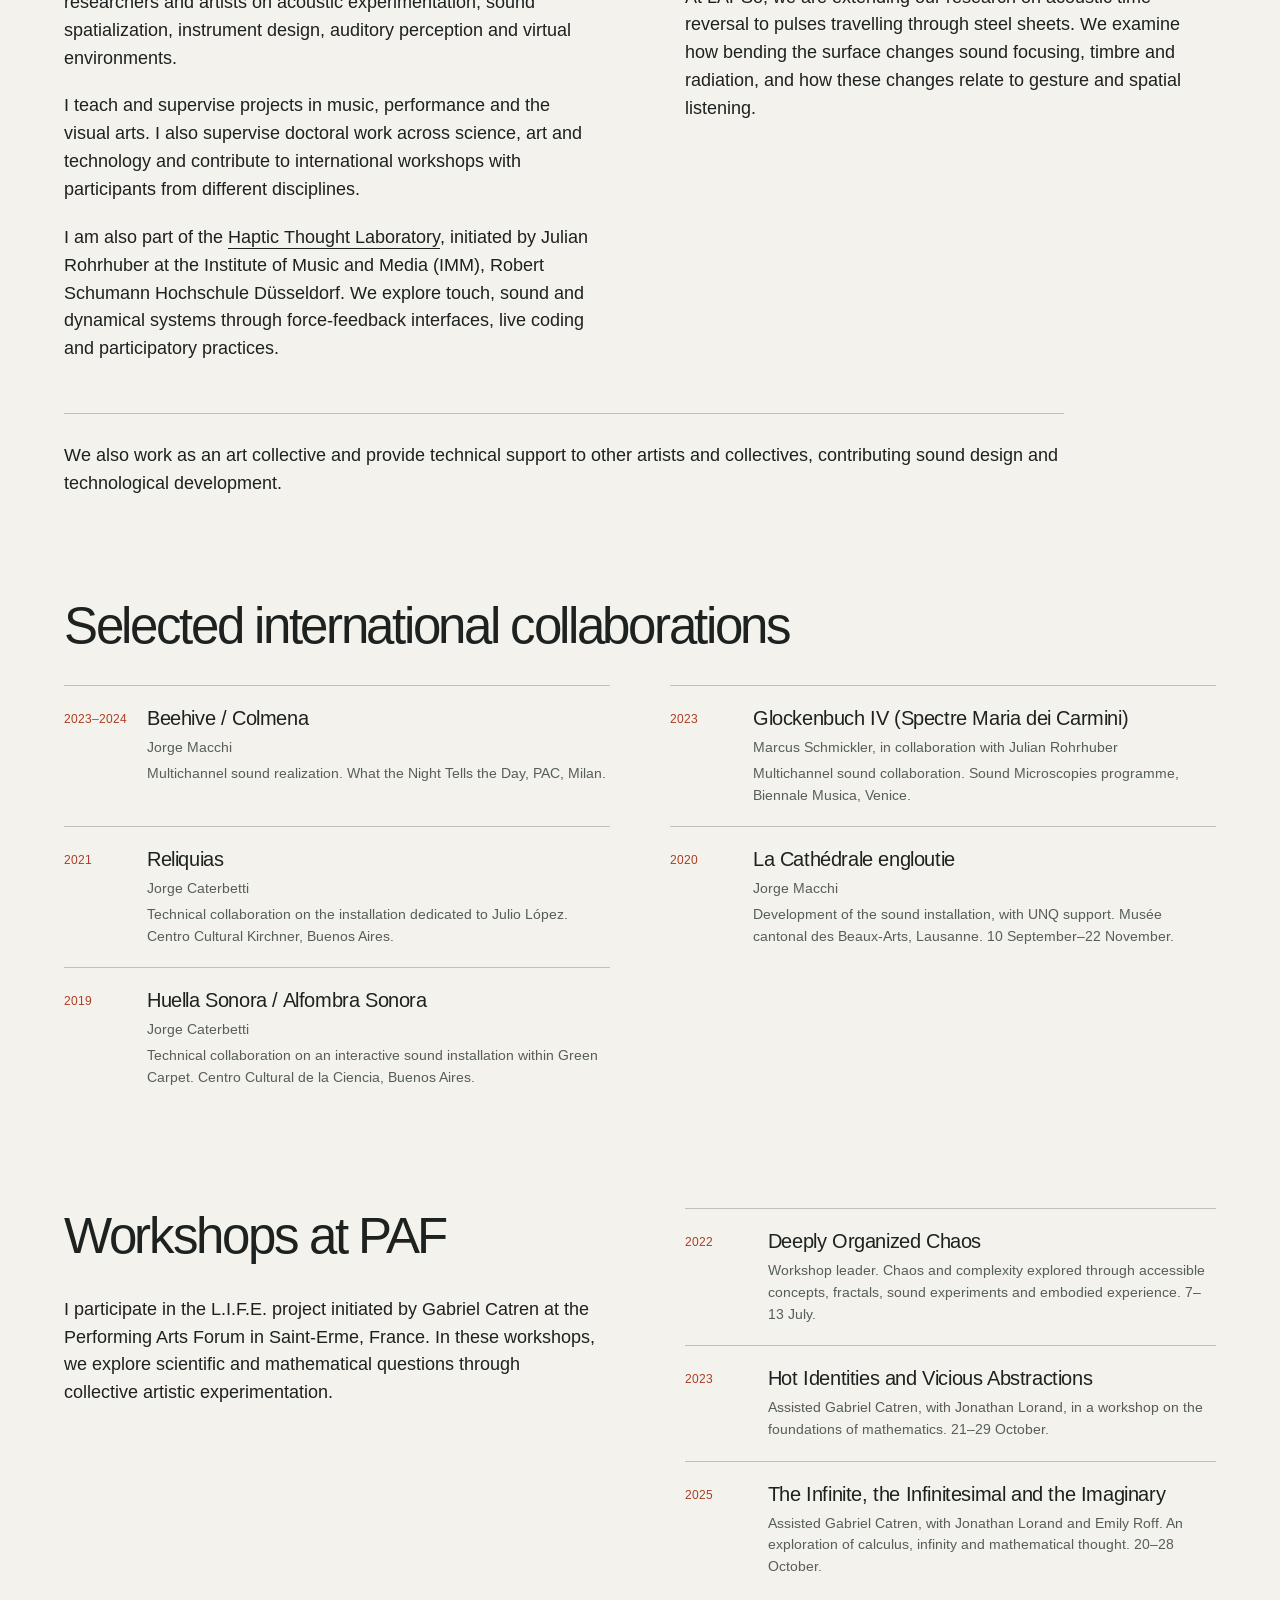
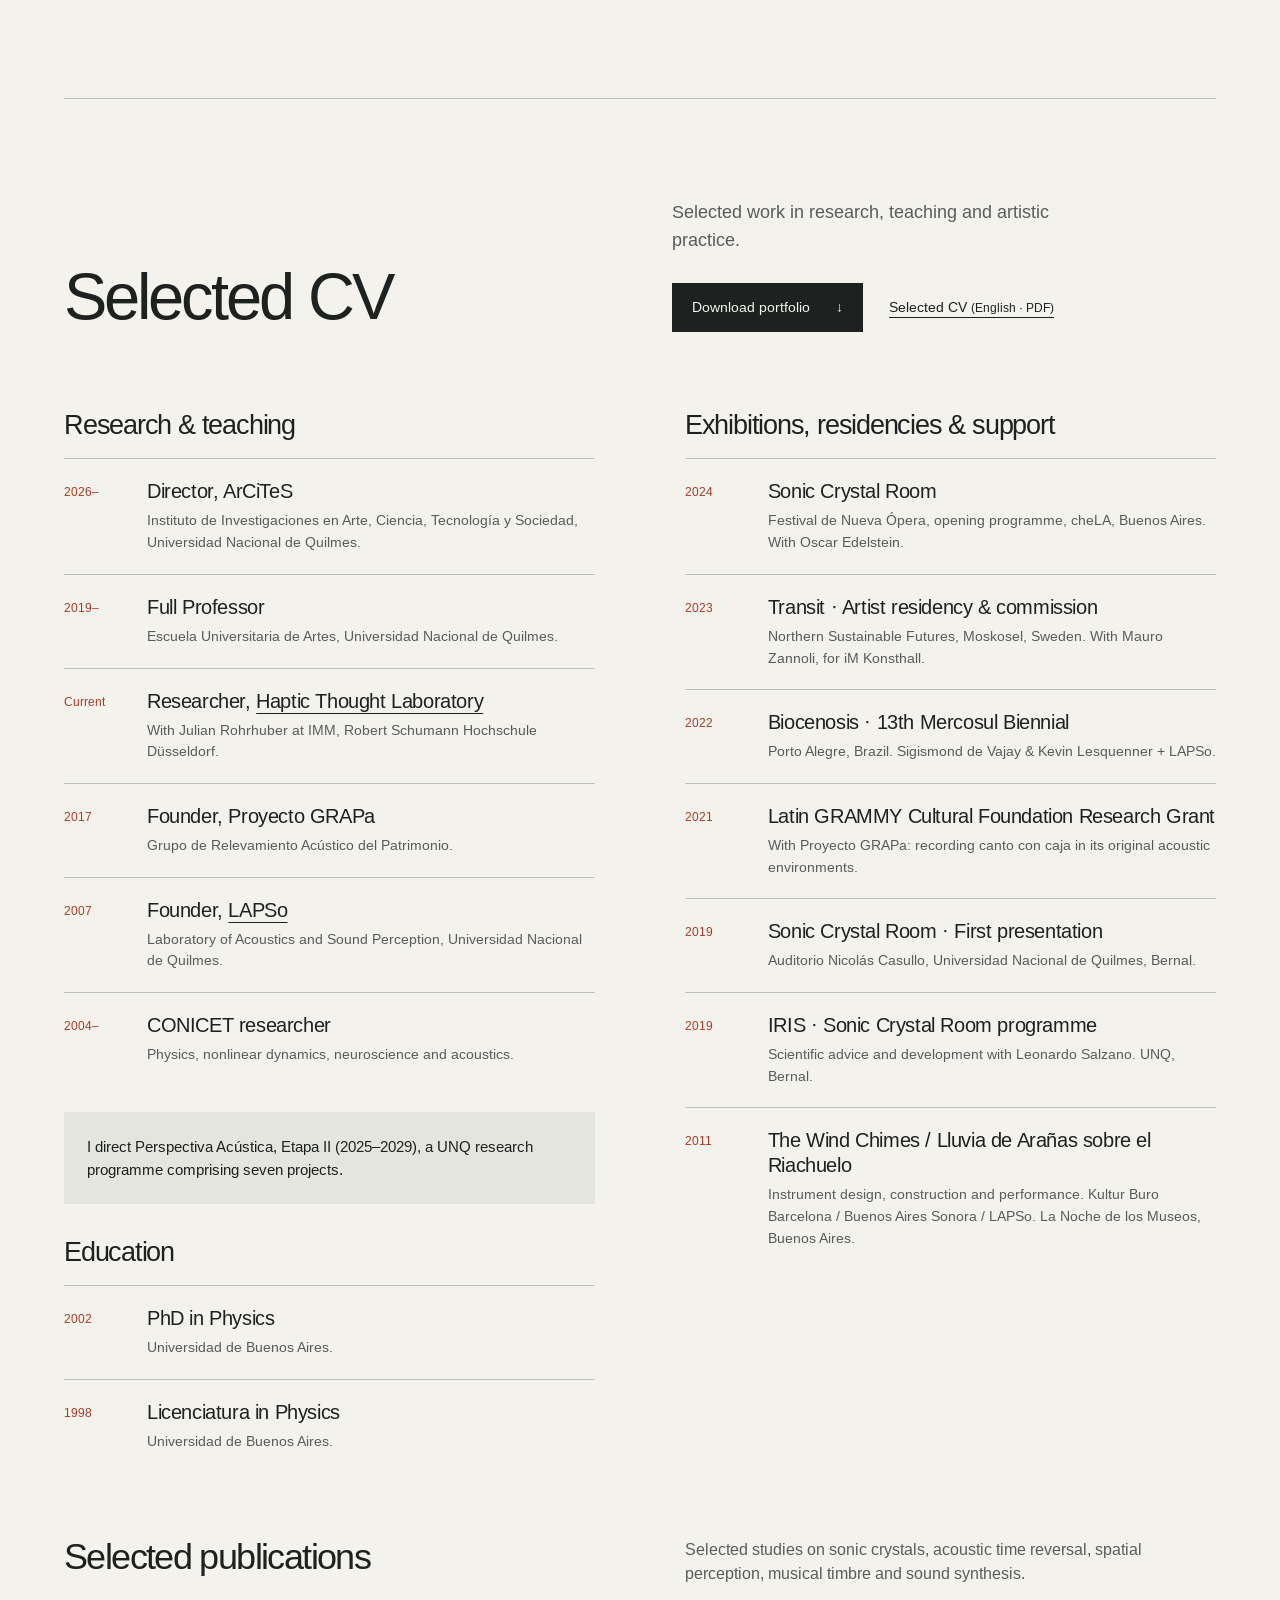
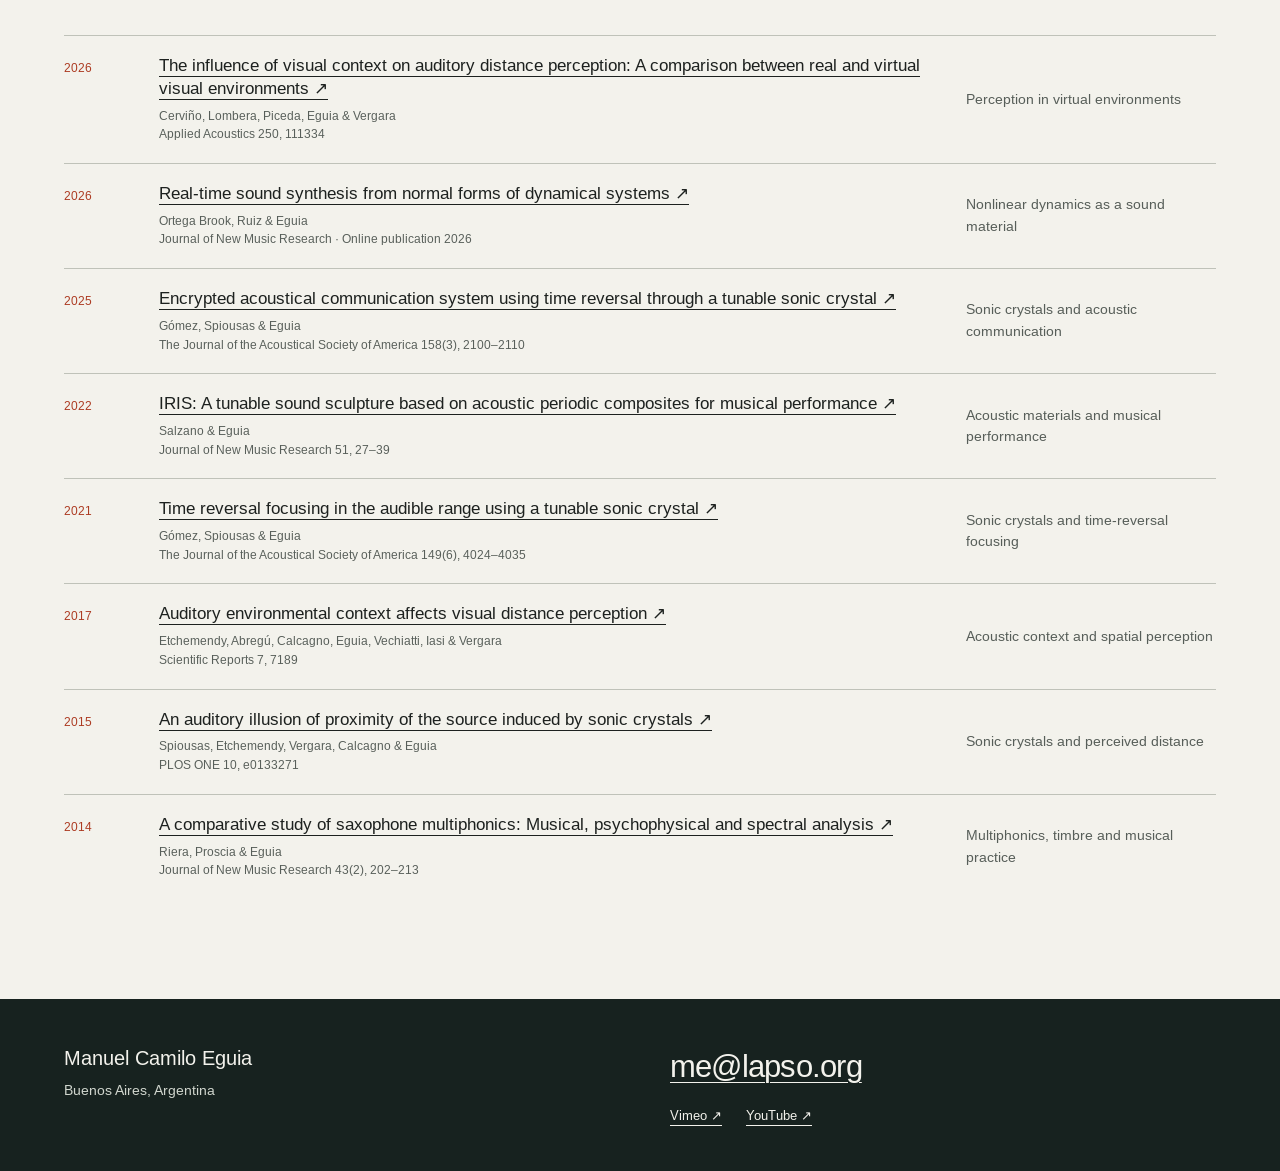
==== commit 10171644: "Add Haptic Thought Laboratory affiliation" ====
--- a/docs/index.html
+++ b/docs/index.html
@@ -5,8 +5,8 @@
 </div>
 <section class="statement-section" id="practice"><div class="about-layout"><figure class="about-image"><img src="assets/images/portrait.jpg" alt="Manuel Camilo Eguia" class="about-portrait" loading="lazy" decoding="async"></figure><div class="about-copy"><p class="eyebrow">About</p><h2>Artistic practice and scientific research</h2><p>My professional background is research in physics, nonlinear dynamics, neuroscience and acoustics. I am based in Buenos Aires, Argentina, at the School of Arts of the <a class="institution-link" href="https://www.unq.edu.ar/">Universidad Nacional de Quilmes</a>. For 25 years, I have trained artists and connected art and science through laboratory work at <a class="institution-link" href="https://lapso.org/">LAPSo</a> and international collaborations.</p><p>I develop works based on current questions in sound, acoustics and auditory perception. These projects examine how acoustic materials affect listening, how virtual environments alter the perception of space, and how musical practices relate to their acoustic surroundings.</p><p>I use scientific models, experiments and technical development to explore particular spaces, acoustic conditions and ways of listening.</p></div></div></section>
 <div class="wrap">
-<section class="section interdisciplinary-section" id="interdisciplinary"><h2>Interdisciplinary work</h2><div class="interdisciplinary-grid"><div><p>I founded the Acoustics and Sound Perception Laboratory (<a class="institution-link" href="https://lapso.org/">LAPSo</a>) at <a class="institution-link" href="https://www.unq.edu.ar/">Universidad Nacional de Quilmes</a> in 2007. We work as researchers and artists on acoustic experimentation, sound spatialization, instrument design, auditory perception and virtual environments.</p><p>I teach and supervise projects in music, performance and the visual arts. I also supervise doctoral work across science, art and technology and contribute to international workshops with participants from different disciplines.</p></div><div class="current"><h3>Current research: acoustic time reversal</h3><p>We are extending our research on acoustic time reversal to pulses travelling through steel sheets. We examine how bending the surface changes sound focusing, timbre and radiation, and how these changes relate to gesture and spatial listening.</p></div></div><p class="collective-description">We also work as an art collective and provide technical support to other artists and collectives, contributing sound design and technological development.</p></section>
+<section class="section interdisciplinary-section" id="interdisciplinary"><h2>Interdisciplinary work</h2><div class="interdisciplinary-grid"><div><p>I founded the Acoustics and Sound Perception Laboratory (<a class="institution-link" href="https://lapso.org/">LAPSo</a>) at <a class="institution-link" href="https://www.unq.edu.ar/">Universidad Nacional de Quilmes</a> in 2007. We work as researchers and artists on acoustic experimentation, sound spatialization, instrument design, auditory perception and virtual environments.</p><p>I teach and supervise projects in music, performance and the visual arts. I also supervise doctoral work across science, art and technology and contribute to international workshops with participants from different disciplines.</p><p>I am also part of the <a class="institution-link" href="https://haptic.nhrz.de/">Haptic Thought Laboratory</a>, initiated by Julian Rohrhuber at the Institute of Music and Media (IMM), Robert Schumann Hochschule Düsseldorf. We explore touch, sound and dynamical systems through force-feedback interfaces, live coding and participatory practices.</p></div><div class="current"><h3>Current research: acoustic time reversal</h3><p>At LAPSo, we are extending our research on acoustic time reversal to pulses travelling through steel sheets. We examine how bending the surface changes sound focusing, timbre and radiation, and how these changes relate to gesture and spatial listening.</p></div></div><p class="collective-description">We also work as an art collective and provide technical support to other artists and collectives, contributing sound design and technological development.</p></section>
 <section class="section collab-section" id="collaborations"><h2>Selected international collaborations</h2><ul class="list collab-list"><li><span class="year">2023–2024</span><div><h4>Beehive / Colmena</h4><p>Jorge Macchi</p><p>Multichannel sound realization. What the Night Tells the Day, PAC, Milan.</p></div></li><li><span class="year">2023</span><div><h4>Glockenbuch IV (Spectre Maria dei Carmini)</h4><p>Marcus Schmickler, in collaboration with Julian Rohrhuber</p><p>Multichannel sound collaboration. Sound Microscopies programme, Biennale Musica, Venice.</p></div></li><li><span class="year">2021</span><div><h4>Reliquias</h4><p>Jorge Caterbetti</p><p>Technical collaboration on the installation dedicated to Julio López. Centro Cultural Kirchner, Buenos Aires.</p></div></li><li><span class="year">2020</span><div><h4>La Cathédrale engloutie</h4><p>Jorge Macchi</p><p>Development of the sound installation, with UNQ support. Musée cantonal des Beaux-Arts, Lausanne. 10 September–22 November.</p></div></li><li><span class="year">2019</span><div><h4>Huella Sonora / Alfombra Sonora</h4><p>Jorge Caterbetti</p><p>Technical collaboration on an interactive sound installation within Green Carpet. Centro Cultural de la Ciencia, Buenos Aires.</p></div></li></ul></section>
 <section class="section workshops-section" id="workshops"><div class="workshops-grid"><div><h2>Workshops at PAF</h2><p>I participate in the L.I.F.E. project initiated by Gabriel Catren at the Performing Arts Forum in Saint-Erme, France. In these workshops, we explore scientific and mathematical questions through collective artistic experimentation.</p></div><div><ul class="list"><li><span class="year">2022</span><div><h4>Deeply Organized Chaos</h4><p>Workshop leader. Chaos and complexity explored through accessible concepts, fractals, sound experiments and embodied experience. 7–13 July.</p></div></li><li><span class="year">2023</span><div><h4>Hot Identities and Vicious Abstractions</h4><p>Assisted Gabriel Catren, with Jonathan Lorand, in a workshop on the foundations of mathematics. 21–29 October.</p></div></li><li><span class="year">2025</span><div><h4>The Infinite, the Infinitesimal and the Imaginary</h4><p>Assisted Gabriel Catren, with Jonathan Lorand and Emily Roff. An exploration of calculus, infinity and mathematical thought. 20–28 October.</p></div></li></ul></div></div></section>
-<section class="section cv-section" id="cv"><div class="section-heading"><h2>Selected CV</h2><div><p>Selected work in research, teaching and artistic practice.</p><div class="actions"><a class="button" href="downloads/Manuel-Eguia-Portfolio.pdf">Download portfolio <span aria-hidden="true">↓</span></a><a class="text-link" href="downloads/Manuel-Eguia-CV.pdf">Selected CV <small>(English · PDF)</small></a></div></div></div><div class="cv-columns"><div><h3>Research &amp; teaching</h3><ul class="list"><li><span class="year">2026–</span><div><h4>Director, ArCiTeS</h4><p>Instituto de Investigaciones en Arte, Ciencia, Tecnología y Sociedad, Universidad Nacional de Quilmes.</p></div></li><li><span class="year">2019–</span><div><h4>Full Professor</h4><p>Escuela Universitaria de Artes, Universidad Nacional de Quilmes.</p></div></li><li><span class="year">2017</span><div><h4>Founder, Proyecto GRAPa</h4><p>Grupo de Relevamiento Acústico del Patrimonio.</p></div></li><li><span class="year">2007</span><div><h4>Founder, <a class="institution-link" href="https://lapso.org/">LAPSo</a></h4><p>Laboratory of Acoustics and Sound Perception, Universidad Nacional de Quilmes.</p></div></li><li><span class="year">2004–</span><div><h4>CONICET researcher</h4><p>Physics, nonlinear dynamics, neuroscience and acoustics.</p></div></li></ul><p class="programme">I direct Perspectiva Acústica, Etapa II (2025–2029), a UNQ research programme comprising seven projects.</p><h3>Education</h3><ul class="list"><li><span class="year">2002</span><div><h4>PhD in Physics</h4><p>Universidad de Buenos Aires.</p></div></li><li><span class="year">1998</span><div><h4>Licenciatura in Physics</h4><p>Universidad de Buenos Aires.</p></div></li></ul></div><div><h3>Exhibitions, residencies &amp; support</h3><ul class="list"><li><span class="year">2024</span><div><h4>Sonic Crystal Room</h4><p>Festival de Nueva Ópera, opening programme, cheLA, Buenos Aires. With Oscar Edelstein.</p></div></li><li><span class="year">2023</span><div><h4>Transit · Artist residency &amp; commission</h4><p>Northern Sustainable Futures, Moskosel, Sweden. With Mauro Zannoli, for iM Konsthall.</p></div></li><li><span class="year">2022</span><div><h4>Biocenosis · 13th Mercosul Biennial</h4><p>Porto Alegre, Brazil. Sigismond de Vajay &amp; Kevin Lesquenner + LAPSo.</p></div></li><li><span class="year">2021</span><div><h4>Latin GRAMMY Cultural Foundation Research Grant</h4><p>With Proyecto GRAPa: recording canto con caja in its original acoustic environments.</p></div></li><li><span class="year">2019</span><div><h4>Sonic Crystal Room · First presentation</h4><p>Auditorio Nicolás Casullo, Universidad Nacional de Quilmes, Bernal.</p></div></li><li><span class="year">2019</span><div><h4>IRIS · Sonic Crystal Room programme</h4><p>Scientific advice and development with Leonardo Salzano. UNQ, Bernal.</p></div></li><li><span class="year">2011</span><div><h4>The Wind Chimes / Lluvia de Arañas sobre el Riachuelo</h4><p>Instrument design, construction and performance. Kultur Buro Barcelona / Buenos Aires Sonora / LAPSo. La Noche de los Museos, Buenos Aires.</p></div></li></ul></div></div><div class="research"><div class="research-head"><h3>Selected publications</h3><p>Selected studies on sonic crystals, acoustic time reversal, spatial perception, musical timbre and sound synthesis.</p></div><ol class="publications"><li><span class="year">2026</span><div><div class="publication-title"><a href="https://doi.org/10.1016/j.apacoust.2026.111334">The influence of visual context on auditory distance perception: A comparison between real and virtual visual environments ↗</a></div><div class="publication-meta">Cerviño, Lombera, Piceda, Eguia &amp; Vergara<br>Applied Acoustics 250, 111334</div></div><span class="publication-theme">Perception in virtual environments</span></li><li><span class="year">2026</span><div><div class="publication-title"><a href="https://doi.org/10.1080/09298215.2026.2634043">Real-time sound synthesis from normal forms of dynamical systems ↗</a></div><div class="publication-meta">Ortega Brook, Ruiz &amp; Eguia<br>Journal of New Music Research · Online publication 2026</div></div><span class="publication-theme">Nonlinear dynamics as a sound material</span></li><li><span class="year">2025</span><div><div class="publication-title"><a href="https://doi.org/10.1121/10.0039245">Encrypted acoustical communication system using time reversal through a tunable sonic crystal ↗</a></div><div class="publication-meta">Gómez, Spiousas &amp; Eguia<br>The Journal of the Acoustical Society of America 158(3), 2100–2110</div></div><span class="publication-theme">Sonic crystals and acoustic communication</span></li><li><span class="year">2022</span><div><div class="publication-title"><a href="https://doi.org/10.1080/09298215.2022.2049313">IRIS: A tunable sound sculpture based on acoustic periodic composites for musical performance ↗</a></div><div class="publication-meta">Salzano &amp; Eguia<br>Journal of New Music Research 51, 27–39</div></div><span class="publication-theme">Acoustic materials and musical performance</span></li><li><span class="year">2021</span><div><div class="publication-title"><a href="https://doi.org/10.1121/10.0005196">Time reversal focusing in the audible range using a tunable sonic crystal ↗</a></div><div class="publication-meta">Gómez, Spiousas &amp; Eguia<br>The Journal of the Acoustical Society of America 149(6), 4024–4035</div></div><span class="publication-theme">Sonic crystals and time-reversal focusing</span></li><li><span class="year">2017</span><div><div class="publication-title"><a href="https://doi.org/10.1038/s41598-017-06495-3">Auditory environmental context affects visual distance perception ↗</a></div><div class="publication-meta">Etchemendy, Abregú, Calcagno, Eguia, Vechiatti, Iasi &amp; Vergara<br>Scientific Reports 7, 7189</div></div><span class="publication-theme">Acoustic context and spatial perception</span></li><li><span class="year">2015</span><div><div class="publication-title"><a href="https://doi.org/10.1371/journal.pone.0133271">An auditory illusion of proximity of the source induced by sonic crystals ↗</a></div><div class="publication-meta">Spiousas, Etchemendy, Vergara, Calcagno &amp; Eguia<br>PLOS ONE 10, e0133271</div></div><span class="publication-theme">Sonic crystals and perceived distance</span></li><li><span class="year">2014</span><div><div class="publication-title"><a href="https://doi.org/10.1080/09298215.2013.860993">A comparative study of saxophone multiphonics: Musical, psychophysical and spectral analysis ↗</a></div><div class="publication-meta">Riera, Proscia &amp; Eguia<br>Journal of New Music Research 43(2), 202–213</div></div><span class="publication-theme">Multiphonics, timbre and musical practice</span></li></ol></div></section>
+<section class="section cv-section" id="cv"><div class="section-heading"><h2>Selected CV</h2><div><p>Selected work in research, teaching and artistic practice.</p><div class="actions"><a class="button" href="downloads/Manuel-Eguia-Portfolio.pdf">Download portfolio <span aria-hidden="true">↓</span></a><a class="text-link" href="downloads/Manuel-Eguia-CV.pdf">Selected CV <small>(English · PDF)</small></a></div></div></div><div class="cv-columns"><div><h3>Research &amp; teaching</h3><ul class="list"><li><span class="year">2026–</span><div><h4>Director, ArCiTeS</h4><p>Instituto de Investigaciones en Arte, Ciencia, Tecnología y Sociedad, Universidad Nacional de Quilmes.</p></div></li><li><span class="year">2019–</span><div><h4>Full Professor</h4><p>Escuela Universitaria de Artes, Universidad Nacional de Quilmes.</p></div></li><li><span class="year">Current</span><div><h4>Researcher, <a class="institution-link" href="https://haptic.nhrz.de/">Haptic Thought Laboratory</a></h4><p>With Julian Rohrhuber at IMM, Robert Schumann Hochschule Düsseldorf.</p></div></li><li><span class="year">2017</span><div><h4>Founder, Proyecto GRAPa</h4><p>Grupo de Relevamiento Acústico del Patrimonio.</p></div></li><li><span class="year">2007</span><div><h4>Founder, <a class="institution-link" href="https://lapso.org/">LAPSo</a></h4><p>Laboratory of Acoustics and Sound Perception, Universidad Nacional de Quilmes.</p></div></li><li><span class="year">2004–</span><div><h4>CONICET researcher</h4><p>Physics, nonlinear dynamics, neuroscience and acoustics.</p></div></li></ul><p class="programme">I direct Perspectiva Acústica, Etapa II (2025–2029), a UNQ research programme comprising seven projects.</p><h3>Education</h3><ul class="list"><li><span class="year">2002</span><div><h4>PhD in Physics</h4><p>Universidad de Buenos Aires.</p></div></li><li><span class="year">1998</span><div><h4>Licenciatura in Physics</h4><p>Universidad de Buenos Aires.</p></div></li></ul></div><div><h3>Exhibitions, residencies &amp; support</h3><ul class="list"><li><span class="year">2024</span><div><h4>Sonic Crystal Room</h4><p>Festival de Nueva Ópera, opening programme, cheLA, Buenos Aires. With Oscar Edelstein.</p></div></li><li><span class="year">2023</span><div><h4>Transit · Artist residency &amp; commission</h4><p>Northern Sustainable Futures, Moskosel, Sweden. With Mauro Zannoli, for iM Konsthall.</p></div></li><li><span class="year">2022</span><div><h4>Biocenosis · 13th Mercosul Biennial</h4><p>Porto Alegre, Brazil. Sigismond de Vajay &amp; Kevin Lesquenner + LAPSo.</p></div></li><li><span class="year">2021</span><div><h4>Latin GRAMMY Cultural Foundation Research Grant</h4><p>With Proyecto GRAPa: recording canto con caja in its original acoustic environments.</p></div></li><li><span class="year">2019</span><div><h4>Sonic Crystal Room · First presentation</h4><p>Auditorio Nicolás Casullo, Universidad Nacional de Quilmes, Bernal.</p></div></li><li><span class="year">2019</span><div><h4>IRIS · Sonic Crystal Room programme</h4><p>Scientific advice and development with Leonardo Salzano. UNQ, Bernal.</p></div></li><li><span class="year">2011</span><div><h4>The Wind Chimes / Lluvia de Arañas sobre el Riachuelo</h4><p>Instrument design, construction and performance. Kultur Buro Barcelona / Buenos Aires Sonora / LAPSo. La Noche de los Museos, Buenos Aires.</p></div></li></ul></div></div><div class="research"><div class="research-head"><h3>Selected publications</h3><p>Selected studies on sonic crystals, acoustic time reversal, spatial perception, musical timbre and sound synthesis.</p></div><ol class="publications"><li><span class="year">2026</span><div><div class="publication-title"><a href="https://doi.org/10.1016/j.apacoust.2026.111334">The influence of visual context on auditory distance perception: A comparison between real and virtual visual environments ↗</a></div><div class="publication-meta">Cerviño, Lombera, Piceda, Eguia &amp; Vergara<br>Applied Acoustics 250, 111334</div></div><span class="publication-theme">Perception in virtual environments</span></li><li><span class="year">2026</span><div><div class="publication-title"><a href="https://doi.org/10.1080/09298215.2026.2634043">Real-time sound synthesis from normal forms of dynamical systems ↗</a></div><div class="publication-meta">Ortega Brook, Ruiz &amp; Eguia<br>Journal of New Music Research · Online publication 2026</div></div><span class="publication-theme">Nonlinear dynamics as a sound material</span></li><li><span class="year">2025</span><div><div class="publication-title"><a href="https://doi.org/10.1121/10.0039245">Encrypted acoustical communication system using time reversal through a tunable sonic crystal ↗</a></div><div class="publication-meta">Gómez, Spiousas &amp; Eguia<br>The Journal of the Acoustical Society of America 158(3), 2100–2110</div></div><span class="publication-theme">Sonic crystals and acoustic communication</span></li><li><span class="year">2022</span><div><div class="publication-title"><a href="https://doi.org/10.1080/09298215.2022.2049313">IRIS: A tunable sound sculpture based on acoustic periodic composites for musical performance ↗</a></div><div class="publication-meta">Salzano &amp; Eguia<br>Journal of New Music Research 51, 27–39</div></div><span class="publication-theme">Acoustic materials and musical performance</span></li><li><span class="year">2021</span><div><div class="publication-title"><a href="https://doi.org/10.1121/10.0005196">Time reversal focusing in the audible range using a tunable sonic crystal ↗</a></div><div class="publication-meta">Gómez, Spiousas &amp; Eguia<br>The Journal of the Acoustical Society of America 149(6), 4024–4035</div></div><span class="publication-theme">Sonic crystals and time-reversal focusing</span></li><li><span class="year">2017</span><div><div class="publication-title"><a href="https://doi.org/10.1038/s41598-017-06495-3">Auditory environmental context affects visual distance perception ↗</a></div><div class="publication-meta">Etchemendy, Abregú, Calcagno, Eguia, Vechiatti, Iasi &amp; Vergara<br>Scientific Reports 7, 7189</div></div><span class="publication-theme">Acoustic context and spatial perception</span></li><li><span class="year">2015</span><div><div class="publication-title"><a href="https://doi.org/10.1371/journal.pone.0133271">An auditory illusion of proximity of the source induced by sonic crystals ↗</a></div><div class="publication-meta">Spiousas, Etchemendy, Vergara, Calcagno &amp; Eguia<br>PLOS ONE 10, e0133271</div></div><span class="publication-theme">Sonic crystals and perceived distance</span></li><li><span class="year">2014</span><div><div class="publication-title"><a href="https://doi.org/10.1080/09298215.2013.860993">A comparative study of saxophone multiphonics: Musical, psychophysical and spectral analysis ↗</a></div><div class="publication-meta">Riera, Proscia &amp; Eguia<br>Journal of New Music Research 43(2), 202–213</div></div><span class="publication-theme">Multiphonics, timbre and musical practice</span></li></ol></div></section>
 </div></main><footer class="contact-section" id="contact" aria-label="Contact"><div class="contact-grid"><div><p class="contact-name">Manuel Camilo Eguia</p><p class="contact-location">Buenos Aires, Argentina</p></div><address><a class="email" href="mailto:me@lapso.org">me@lapso.org</a><div class="channels"><a href="https://vimeo.com/meguia">Vimeo ↗</a><a href="https://www.youtube.com/@manueleguia2915">YouTube ↗</a></div></address></div></footer></body></html>
